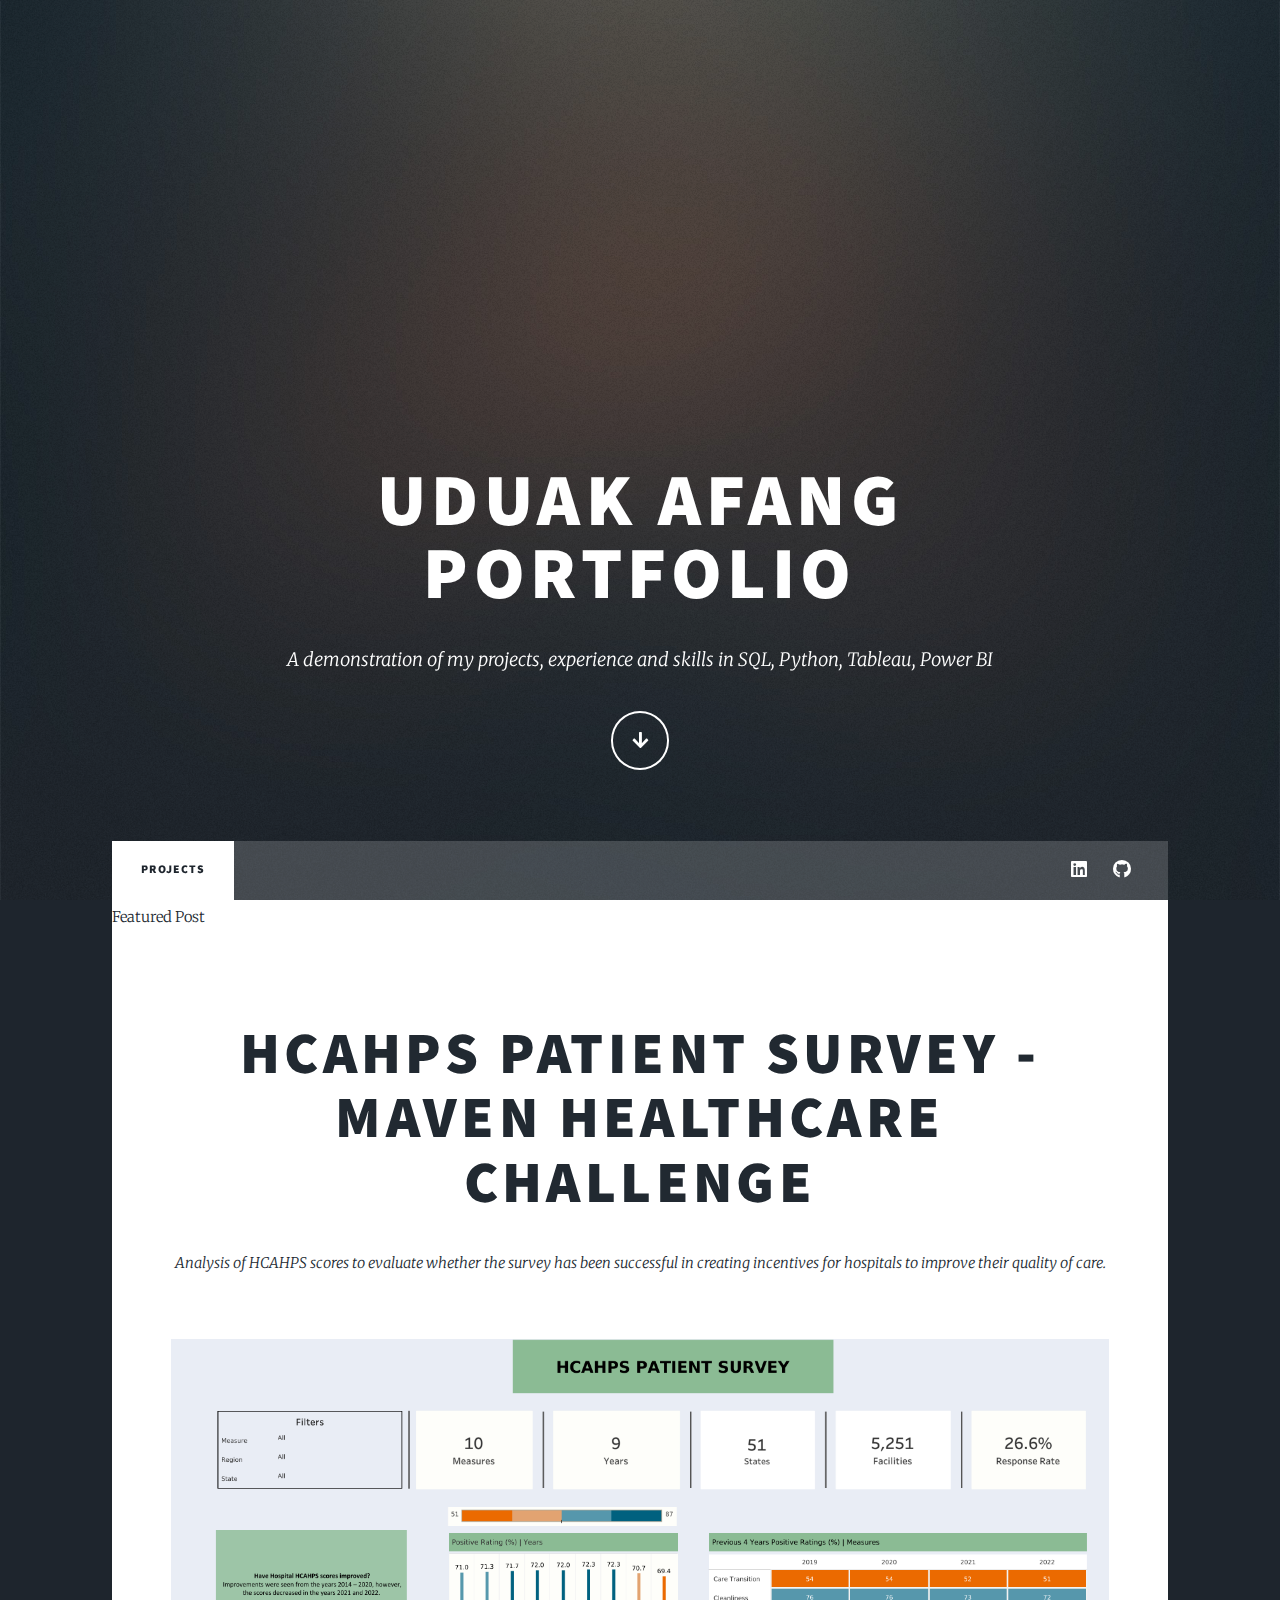
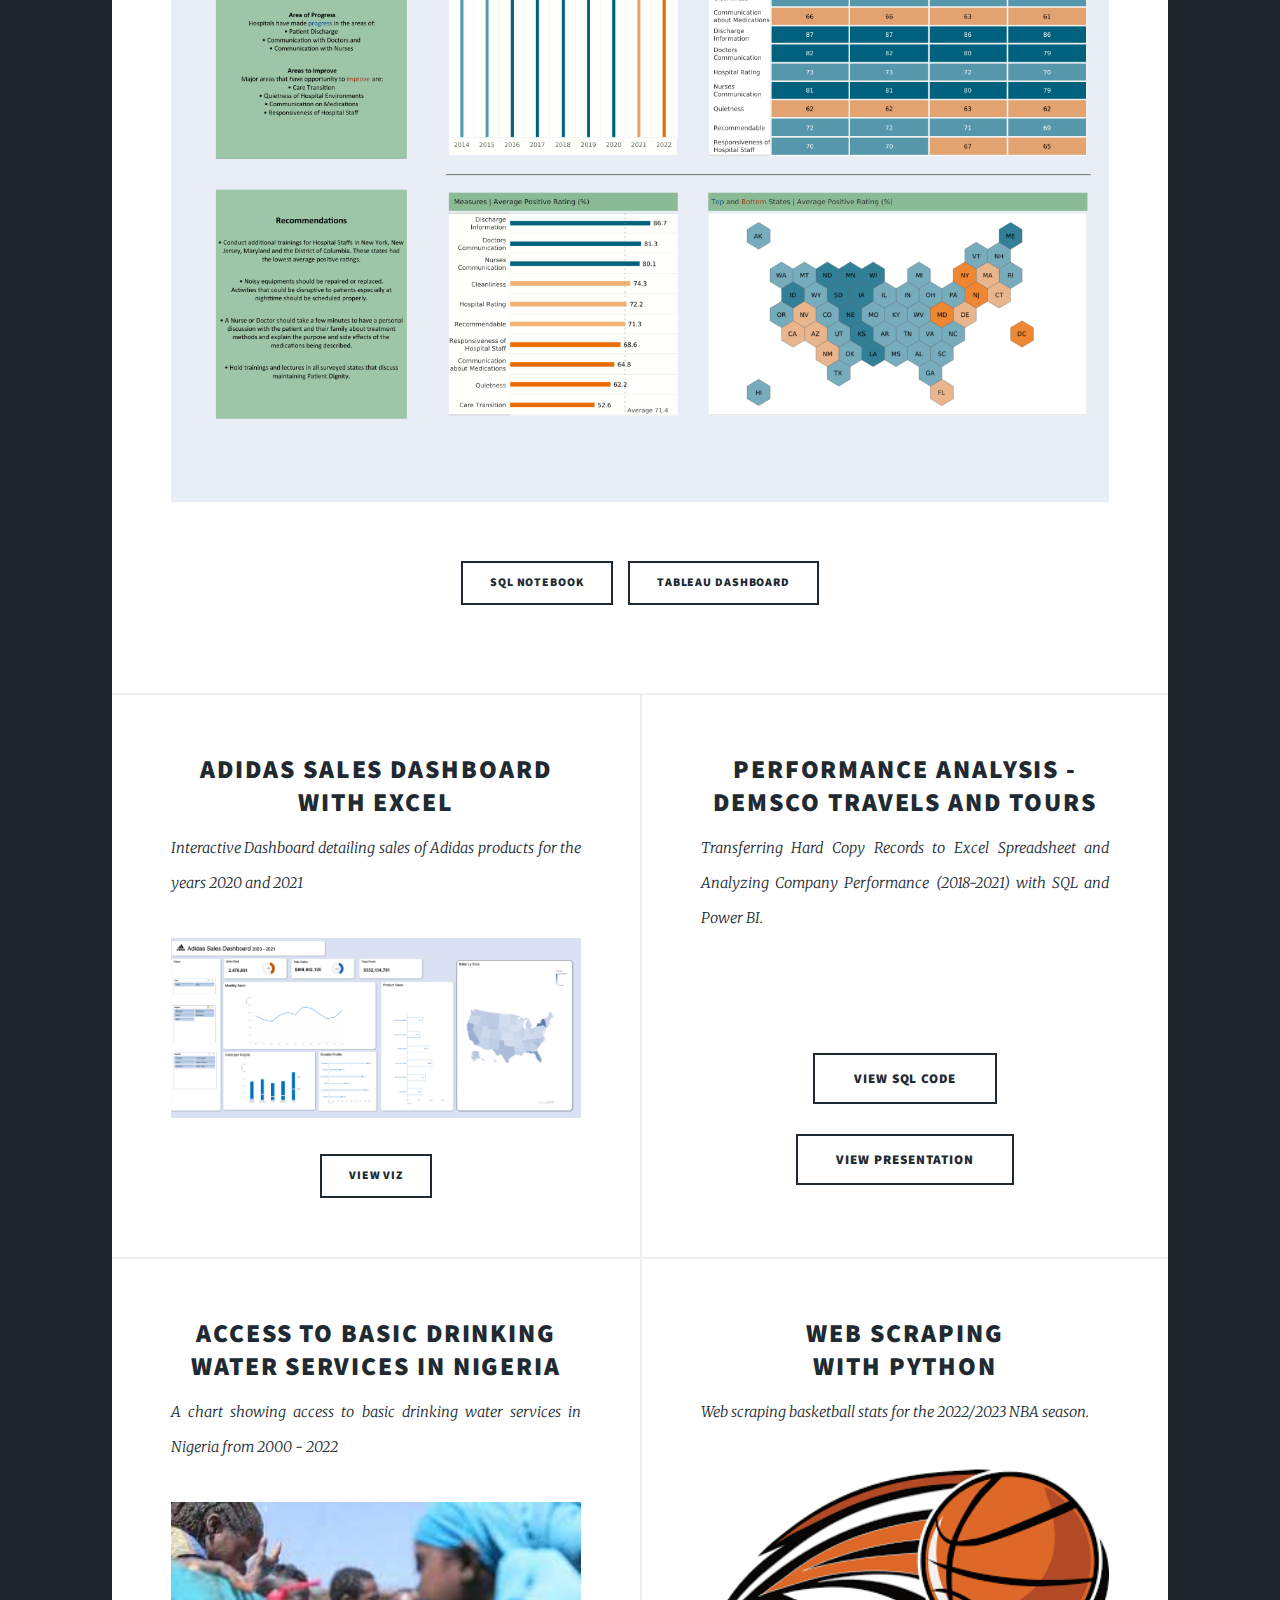
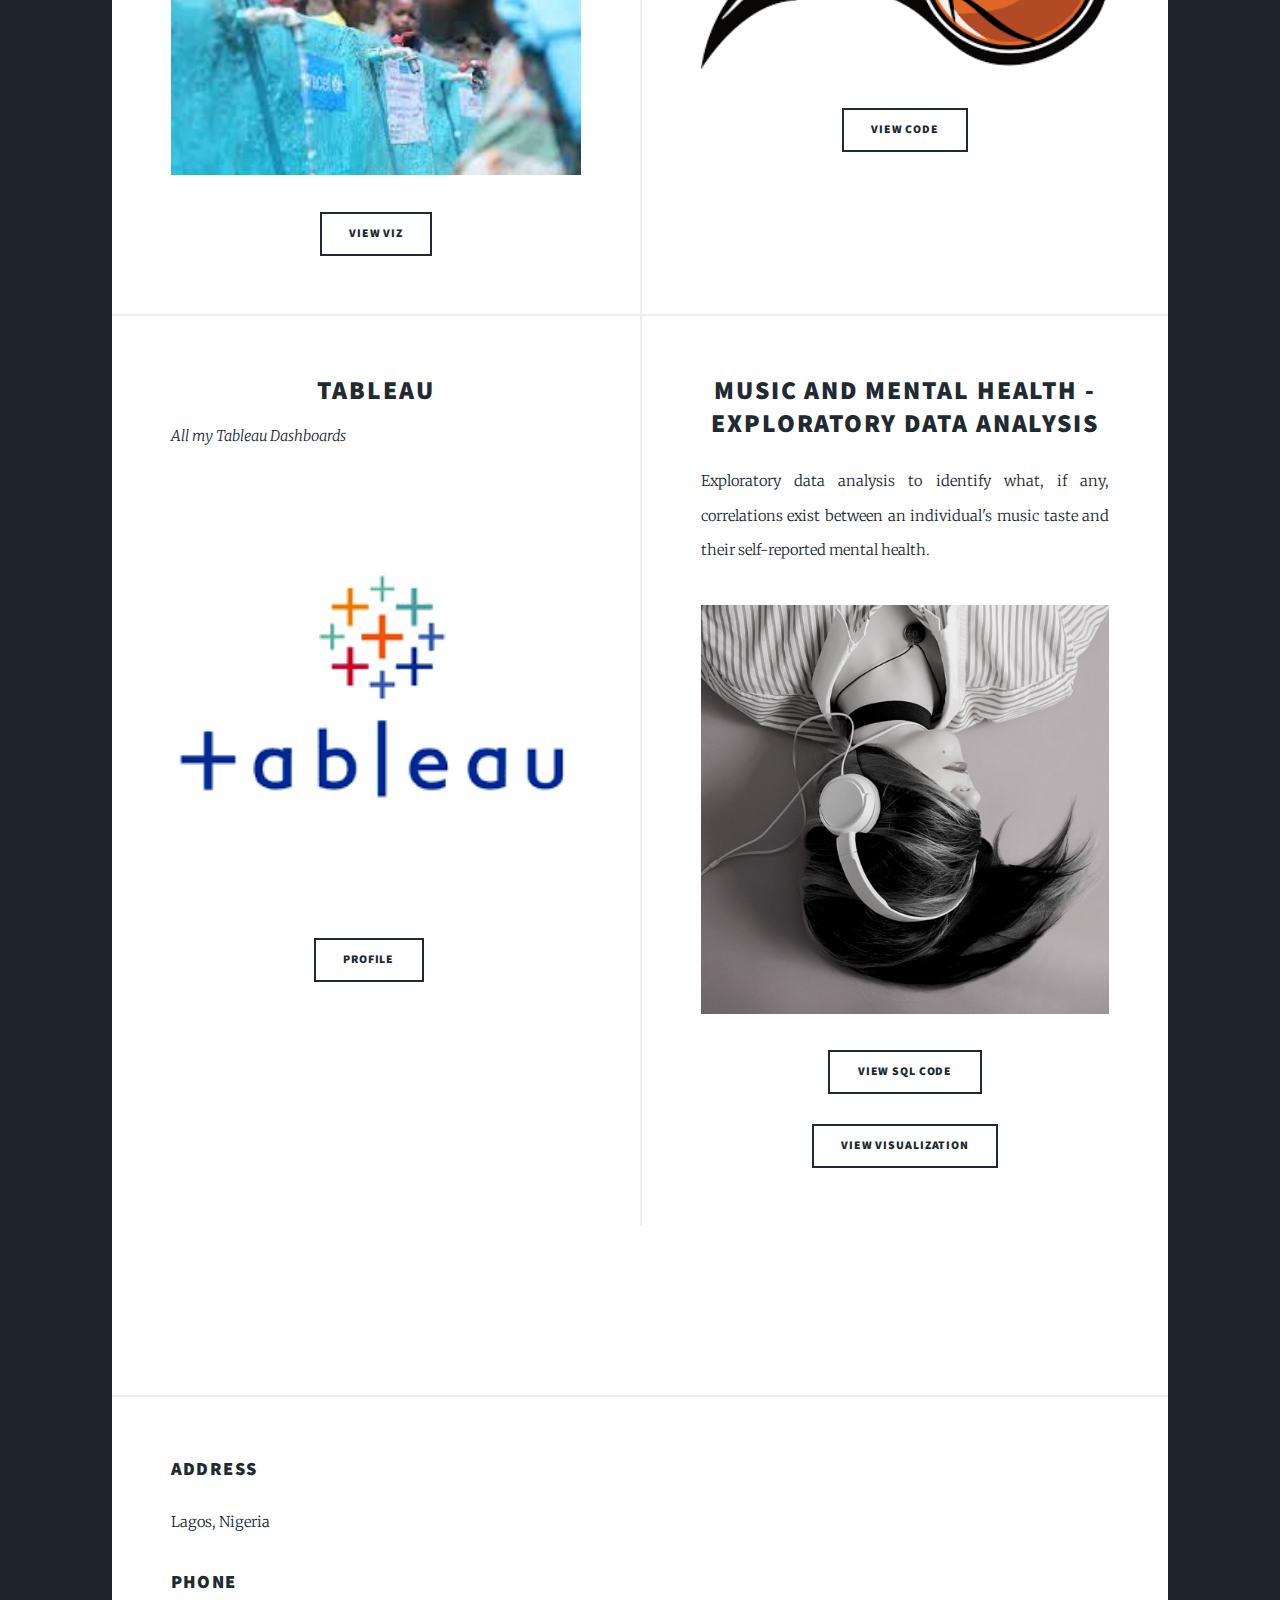
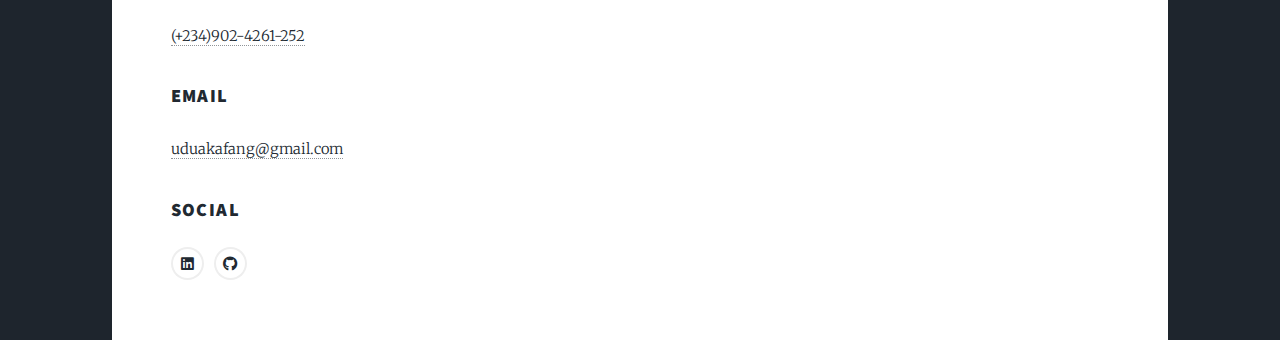
==== index.html @ a96a5ea2 "Add files via upload" ====
<!DOCTYPE HTML>
<!--
	Massively by HTML5 UP
	html5up.net | @ajlkn
	Free for personal and commercial use under the CCA 3.0 license (html5up.net/license)
-->
<html>
	<head>
		<title>Uduak Afang Portfolio</title>
		<meta charset="utf-8" />
		<meta name="viewport" content="width=device-width, initial-scale=1, user-scalable=no" />
		<link rel="stylesheet" href="assets/css/main.css" />
		<noscript><link rel="stylesheet" href="assets/css/noscript.css" /></noscript>
	</head>
	<body class="is-preload">

		<!-- Wrapper -->
			<div id="wrapper" class="fade-in">

				<!-- Intro -->
					<div id="intro">
						<h1>UDUAK AFANG <br />
						PORTFOLIO</h1>
						<p>A demonstration of my projects, experience and skills in SQL, Python, Tableau, Power BI </p>
						<ul class="actions">
							<li><a href="#header" class="button icon solid solo fa-arrow-down scrolly">Continue</a></li>
						</ul>
					</div>

				<!-- Header -->
					<header id="header">
						<a href="index.html" class="logo">Projects</a>
					</header>

				<!-- Nav -->
					<nav id="nav">
						<ul class="links">
							<li class="active"><a href="index.html">Projects</a></li>
						<!--	<li><a href="generic.html">About</a></li>
							<li><a href="elements.html">Resume/CV </a></li>-->
						</ul>
						<ul class="icons">
							<li><a href="https://www.linkedin.com/in/uduakafang/" target="_blank" class="icon brands fa-linkedin"><span class="label">LinkedIn</span></a></li>
							<li><a href="https://github.com/UduakAfang" target="_blank" class="icon brands fa-github"><span class="label">GitHub</span></a></li>
						</ul>
					</nav>

				<!-- Main -->
					<div id="main">

						Featured Post 
							<article class="post featured">
								<header class="major">
									<h2><a href="#"> HCAHPS Patient Survey - <br>
										Maven Healthcare Challenge</a></h2>
									<p> Analysis of HCAHPS scores to evaluate whether the survey has been successful in creating incentives for hospitals to improve their quality of care.</p>
								</header>
								<a href="#" class="image main"><img src="images/HCAHPS Patient Dashboard (2).png" alt="" /></a>
								<ul class="actions special">
									<li><a href="https://github.com/UduakAfang/Portfolio/blob/main/Maven%20Healthcare%20Challenge/SQL%20Notebook%20Healthcare%20Challenge.ipynb" target="_blank" class="button">SQL Notebook</a></li>
									<li><a href="https://public.tableau.com/views/MavenHealthCareChallenge_16917906652240/HCAHPSPatientDashboard2?:language=en-US&publish=yes&:display_count=n&:origin=viz_share_link" target="_blank" class="button">Tableau Dashboard</a></li>
								</ul>
							</article>

						<!-- Posts -->
							<section class="posts">
								<article>
									<header>
										<h2><a href="#">Adidas Sales Dashboard<br />
										with Excel</a></h2>
										<p>Interactive Dashboard detailing sales of Adidas products for the years 2020 and 2021</p>
									</header>
									<a href="#" class="image fit"><img src="images/Salesdashboard1.png.PNG" alt="" /></a>
									<ul class="actions special">
										<li><a href="https://github.com/UduakAfang/Portfolio/blob/main/Adidas%20US%20Sales%20Dashboard.pdf" target="_blank" class="button">View Viz</a></li>
									</ul>
								</article>
								<article>
									<header>
										<h2><a href="#">Performance Analysis - <br>
											Demsco Travels and Tours</a></h2>
										<p>Transferring Hard Copy Records to Excel Spreadsheet and Analyzing Company Performance (2018-2021) with SQL and Power BI.</p>
									</header>
									<a href="#" class="image main"><img src=" " alt="" /></a>
									<ul class="actions special">
										<li><a href="https://github.com/UduakAfang/Portfolio/blob/main/demscoperformancequery.sql" target="_blank" class="button large">View SQL Code</a></li>
									</ul>
									<ul class="actions special">
										<li><a href="https://github.com/UduakAfang/Portfolio/blob/main/Demsco%20Performance%20Analysis%20Slide.pdf" target="_blank" class="button large">View Presentation</a></li>
									</ul>
								</article>
								<article>
									<header>
									<h2><a href="#">Access to Basic Drinking Water Services
										In Nigeria<br />
									</a></h2>
									<p>A chart showing access to basic drinking water services in Nigeria from 2000 - 2022</p>
									</header>
									
									<a href="#" class="image fit"><img src="images/drinkingwater.jpeg" alt="" /></a>
									
									<ul class="actions special">
										<li><a href="https://github.com/UduakAfang/Portfolio/blob/main/Access%20to%20Drinking%20Water%20in%20Nigeria.pdf" target="_blank" class="button">View Viz</a></li>
									</ul>
								</article>
								<article>
									<header>
										<h2><a href="#">Web Scraping<br />
										with Python</a></h2>
										<p>Web scraping basketball stats for the 2022/2023 NBA season.</p>
									</header>
									<a href="#" class="image fit"><img src="images/basketball.jpeg" alt="" /></a>
									
									<ul class="actions special">
										<li><a href="https://github.com/UduakAfang/Portfolio/blob/main/Web%20scraping%20NBA%20stats.ipynb" target="_blank" class="button">View Code</a></li>
									</ul>
								</article>
								<article>
									<header>
									<h2><a href="#">Tableau<br />
									</a></h2>
										<p>All my Tableau Dashboards</p>
									</header>
								
									<a href="#" class="image fit">
										<img src="images/tableau2.png" alt=""/>
									  </a>									  
									<ul class="actions special">
										<li><a href="https://public.tableau.com/app/profile/uduak.afang" target="_blank" class="button">Profile</a></li>
									<ul>
								</article>
								<article>
									<header>
									<h2><a href="#">Music and Mental Health - <br />
									Exploratory Data Analysis</a></h2>
									</header>
									<p>Exploratory data analysis to identify what, if any, correlations exist between an individual's music taste and their self-reported mental health.</p>
									<a href="#" class="image fit"><img src="images/music_x_mental_health_6 (1).png" alt="" /></a>
									
									<ul class="actions special">
										<li><a href="https://github.com/UduakAfang/Portfolio/blob/main/Music%20Therapy%20Query.sql" target="_blank" class="button">View SQL Code</a></li>
									</ul>
									<ul class="actions special">
										<li><a href="https://github.com/UduakAfang/Portfolio/blob/main/Music%26Mental%20Health%20EDA%20Visualization.pdf" target="_blank" class="button">View Visualization</a></li>
									</ul>
								</article>
								
								
								<!--<article>
									<header>
										<span class="date">April 18, 2017</span>
										<h2><a href="#">Ante mattis<br />
										interdum dolor</a></h2>
									</header>
									<a href="#" class="image fit"><img src="images/pic04.jpg" alt="" /></a>
									<p>Donec eget ex magna. Interdum et malesuada fames ac ante ipsum primis in faucibus. Pellentesque venenatis dolor imperdiet dolor mattis sagittis magna etiam.</p>
									<ul class="actions special">
										<li><a href="https://github.com/UduakAfang/Portfolio/blob/main/Web%20scraping%20NBA%20stats.ipynb" class="button">Full Story</a></li>
									</ul>
								</article>
								<article>
									<header>
										<span class="date">April 14, 2017</span>
										<h2><a href="#">Tempus sed<br />
										nulla imperdiet</a></h2>
									</header>
									<a href="#" class="image fit"><img src="images/pic05.jpg" alt="" /></a>
									<p>Donec eget ex magna. Interdum et malesuada fames ac ante ipsum primis in faucibus. Pellentesque venenatis dolor imperdiet dolor mattis sagittis magna etiam.</p>
									<ul class="actions special">
										<li><a href="#" class="button">Full Story</a></li>
									</ul>
								</article>
								<article>
									<header>
										<span class="date">April 11, 2017</span>
										<h2><a href="#">Odio magna<br />
										sed consectetur</a></h2>
									</header>
									<a href="#" class="image fit"><img src="images/pic06.jpg" alt="" /></a>
									<p>Donec eget ex magna. Interdum et malesuada fames ac ante ipsum primis in faucibus. Pellentesque venenatis dolor imperdiet dolor mattis sagittis magna etiam.</p>
									<ul class="actions special">
										<li><a href="#" class="button">Full Story</a></li>
									</ul>
								</article>
								<article>
									<header>
										<span class="date">April 7, 2017</span>
										<h2><a href="#">Augue lorem<br />
										primis vestibulum</a></h2>
									</header>
									<a href="#" class="image fit"><img src="images/pic07.jpg" alt="" /></a>
									<p>Donec eget ex magna. Interdum et malesuada fames ac ante ipsum primis in faucibus. Pellentesque venenatis dolor imperdiet dolor mattis sagittis magna etiam.</p>
									<ul class="actions special">
										<li><a href="#" class="button">Full Story</a></li>
									</ul>
								</article>
							</section> -->

						<!-- Footer -->
							<footer>
								<div class="pagination">
									<!--<a href="#" class="previous">Prev</a>-->
									<!--<a href="#" class="page active">1</a>
									<a href="#" class="page">2</a>
									<a href="#" class="page">3</a>
									<span class="extra">&hellip;</span>
									<a href="#" class="page">8</a>
									<a href="#" class="page">9</a>
									<a href="#" class="page">10</a>
									<a href="#" class="next">Next</a>
								</div>
							</footer>

					</div>-->

				<!-- Footer -->
					<footer id="footer">
						
						</section>
						<section class="split contact">
							<section class="alt">
								<h3>Address</h3>
								<p>Lagos, Nigeria</p>
							</section>
							<section>
								<h3>Phone</h3>
								<p><a >(+234)902-4261-252</a></p>
							</section>
							<section>
								<h3>Email</h3>
								<p><a >uduakafang@gmail.com</a></p>
							</section>
							<section>
								<h3>Social</h3>
								<ul class="icons alt">
									<li><a href="https://www.linkedin.com/in/uduakafang/"target="_blank" class="icon brands fa-linkedin"><span class="label">LinkedIn</span></a></li>
							<li><a href="https://github.com/UduakAfang" target="_blank" class="icon brands fa-github"><span class="label">GitHub</span></a></li>
						</ul>
							</section>
						</section>
					</footer>

		<!-- Scripts -->
			<script src="assets/js/jquery.min.js"></script>
			<script src="assets/js/jquery.scrollex.min.js"></script>
			<script src="assets/js/jquery.scrolly.min.js"></script>
			<script src="assets/js/browser.min.js"></script>
			<script src="assets/js/breakpoints.min.js"></script>
			<script src="assets/js/util.js"></script>
			<script src="assets/js/main.js"></script>

	</body>
</html>
---- assets/css/main.css ----
@import url(fontawesome-all.min.css);
@import url("https://fonts.googleapis.com/css?family=Merriweather:300,700,300italic,700italic|Source+Sans+Pro:900");

/*
	Massively by HTML5 UP
	html5up.net | @ajlkn
	Free for personal and commercial use under the CCA 3.0 license (html5up.net/license)
*/

html, body, div, span, applet, object,
iframe, h1, h2, h3, h4, h5, h6, p, blockquote,
pre, a, abbr, acronym, address, big, cite,
code, del, dfn, em, img, ins, kbd, q, s, samp,
small, strike, strong, sub, sup, tt, var, b,
u, i, center, dl, dt, dd, ol, ul, li, fieldset,
form, label, legend, table, caption, tbody,
tfoot, thead, tr, th, td, article, aside,
canvas, details, embed, figure, figcaption,
footer, header, hgroup, menu, nav, output, ruby,
section, summary, time, mark, audio, video {
	margin: 0;
	padding: 0;
	border: 0;
	font-size: 100%;
	font: inherit;
	vertical-align: baseline;}

article, aside, details, figcaption, figure,
footer, header, hgroup, menu, nav, section {
	display: block;}

body {
	line-height: 1;
}

ol, ul {
	list-style: none;
}

blockquote, q {
	quotes: none;
}

	blockquote:before, blockquote:after, q:before, q:after {
		content: '';
		content: none;
	}

table {
	border-collapse: collapse;
	border-spacing: 0;
}

body {
	-webkit-text-size-adjust: none;
}

mark {
	background-color: transparent;
	color: inherit;
}

input::-moz-focus-inner {
	border: 0;
	padding: 0;
}

input, select, textarea {
	-moz-appearance: none;
	-webkit-appearance: none;
	-ms-appearance: none;
	appearance: none;
}

/* Basic */

	@-ms-viewport {
		width: device-width;
	}

	body {
		-ms-overflow-style: scrollbar;
	}

	@media screen and (max-width: 480px) {

		html, body {
			min-width: 320px;
		}

	}

	html {
		box-sizing: border-box;
	}

	*, *:before, *:after {
		box-sizing: inherit;
	}

	body {
		background-color: #1e252d;
	}

		body.is-preload *, body.is-preload *:before, body.is-preload *:after {
			-moz-animation: none !important;
			-webkit-animation: none !important;
			-ms-animation: none !important;
			animation: none !important;
			-moz-transition: none !important;
			-webkit-transition: none !important;
			-ms-transition: none !important;
			transition: none !important;
		}

/* Type */

	html {
		font-size: 16pt;
	}

		@media screen and (max-width: 1680px) {

			html {
				font-size: 12pt;
			}

		}

		@media screen and (max-width: 1280px) {

			html {
				font-size: 11pt;
			}

		}

		@media screen and (max-width: 360px) {

			html {
				font-size: 10pt;
			}

		}

	body {
		color: #212931;
	}

	body, input, select, textarea {
		font-family: "Merriweather", Georgia, serif;
		font-weight: 300;
		font-size: 1rem;
		line-height: 2.375;
	}

	a {
		-moz-transition: color 0.2s ease-in-out, background-color 0.2s ease-in-out, border-color 0.2s ease-in-out, box-shadow 0.2s ease-in-out;
		-webkit-transition: color 0.2s ease-in-out, background-color 0.2s ease-in-out, border-color 0.2s ease-in-out, box-shadow 0.2s ease-in-out;
		-ms-transition: color 0.2s ease-in-out, background-color 0.2s ease-in-out, border-color 0.2s ease-in-out, box-shadow 0.2s ease-in-out;
		transition: color 0.2s ease-in-out, background-color 0.2s ease-in-out, border-color 0.2s ease-in-out, box-shadow 0.2s ease-in-out;
		border-bottom: dotted 1px;
		text-decoration: none;
	}

		a:hover {
			border-bottom-color: transparent;
		}

	strong, b {
		font-weight: 600;
	}

	em, i {
		font-style: italic;
	}

	p {
		text-align: justify;
		margin: 0 0 2rem 0;
	}

	h1, h2, h3, h4, h5, h6 {
		font-family: "Source Sans Pro", Helvetica, sans-serif;
		font-weight: 900;
		line-height: 1.5;
		letter-spacing: 0.075em;
		text-transform: uppercase;
		margin: 0 0 1rem 0;
	}

		h1 a, h2 a, h3 a, h4 a, h5 a, h6 a {
			border-bottom: 0;
			color: inherit;
			text-decoration: none;
		}

	h1 {
		font-size: 4rem;
		line-height: 1.1;
		margin: 0 0 2rem 0;
	}

	h2 {
		font-size: 1.75rem;
		line-height: 1.3;
		margin: 0 0 1.5rem 0;
	}

	h3 {
		font-size: 1.25rem;
		margin: 0 0 1.5rem 0;
	}

	h4 {
		font-size: 1rem;
	}

	h5 {
		font-size: 0.9rem;
	}

	h6 {
		font-size: 0.8rem;
	}

	sub {
		font-size: 0.8rem;
		position: relative;
		top: 0.5rem;
	}

	sup {
		font-size: 0.8rem;
		position: relative;
		top: -0.5rem;
	}

	blockquote {
		border-left: solid 4px;
		font-style: italic;
		margin: 0 0 2rem 0;
		padding: 0.5rem 0 0.5rem 2rem;
	}

	code {
		border: solid 2px;
		font-family: "Courier New", monospace;
		font-size: 0.9rem;
		margin: 0 0.25rem;
		padding: 0.25rem 0.65rem;
	}

	pre {
		-webkit-overflow-scrolling: touch;
		font-family: "Courier New", monospace;
		font-size: 0.9rem;
		margin: 0 0 2rem 0;
	}

		pre code {
			display: block;
			line-height: 1.75;
			padding: 1rem 1.5rem;
			overflow-x: auto;
		}

	hr {
		border: 0;
		border-bottom: solid 2px;
		margin: 3rem 0;
	}

		hr.major {
			margin: 5rem 0;
		}

	.align-left {
		text-align: left;
	}

	.align-center {
		text-align: center;
	}

	.align-right {
		text-align: right;
	}

	input, select, textarea {
		color: #212931;
	}

	a {
		color: #212931;
		border-bottom-color: rgba(33, 41, 49, 0.5);
	}

		a:hover {
			border-bottom-color: transparent;
			color: #18bfef !important;
		}

	strong, b {
		color: #212931;
	}

	h1, h2, h3, h4, h5, h6 {
		color: #212931;
	}

	blockquote {
		border-left-color: #eeeeee;
	}

	code {
		background: rgba(220, 220, 220, 0.25);
		border-color: #eeeeee;
	}

	hr {
		border-bottom-color: #eeeeee;
	}

/* Row */

	.row {
		display: flex;
		flex-wrap: wrap;
		box-sizing: border-box;
		align-items: stretch;
	}

		.row > * {
			box-sizing: border-box;
		}

		.row.gtr-uniform > * > :last-child {
			margin-bottom: 0;
		}

		.row.aln-left {
			justify-content: flex-start;
		}

		.row.aln-center {
			justify-content: center;
		}

		.row.aln-right {
			justify-content: flex-end;
		}

		.row.aln-top {
			align-items: flex-start;
		}

		.row.aln-middle {
			align-items: center;
		}

		.row.aln-bottom {
			align-items: flex-end;
		}

		.row > .imp {
			order: -1;
		}

		.row > .col-1 {
			width: 8.33333%;
		}

		.row > .off-1 {
			margin-left: 8.33333%;
		}

		.row > .col-2 {
			width: 16.66667%;
		}

		.row > .off-2 {
			margin-left: 16.66667%;
		}

		.row > .col-3 {
			width: 25%;
		}

		.row > .off-3 {
			margin-left: 25%;
		}

		.row > .col-4 {
			width: 33.33333%;
		}

		.row > .off-4 {
			margin-left: 33.33333%;
		}

		.row > .col-5 {
			width: 41.66667%;
		}

		.row > .off-5 {
			margin-left: 41.66667%;
		}

		.row > .col-6 {
			width: 50%;
		}

		.row > .off-6 {
			margin-left: 50%;
		}

		.row > .col-7 {
			width: 58.33333%;
		}

		.row > .off-7 {
			margin-left: 58.33333%;
		}

		.row > .col-8 {
			width: 66.66667%;
		}

		.row > .off-8 {
			margin-left: 66.66667%;
		}

		.row > .col-9 {
			width: 75%;
		}

		.row > .off-9 {
			margin-left: 75%;
		}

		.row > .col-10 {
			width: 83.33333%;
		}

		.row > .off-10 {
			margin-left: 83.33333%;
		}

		.row > .col-11 {
			width: 91.66667%;
		}

		.row > .off-11 {
			margin-left: 91.66667%;
		}

		.row > .col-12 {
			width: 100%;
		}

		.row > .off-12 {
			margin-left: 100%;
		}

		.row.gtr-0 {
			margin-top: 0;
			margin-left: 0rem;
		}

			.row.gtr-0 > * {
				padding: 0 0 0 0rem;
			}

			.row.gtr-0.gtr-uniform {
				margin-top: 0rem;
			}

				.row.gtr-0.gtr-uniform > * {
					padding-top: 0rem;
				}

		.row.gtr-25 {
			margin-top: 0;
			margin-left: -0.375rem;
		}

			.row.gtr-25 > * {
				padding: 0 0 0 0.375rem;
			}

			.row.gtr-25.gtr-uniform {
				margin-top: -0.375rem;
			}

				.row.gtr-25.gtr-uniform > * {
					padding-top: 0.375rem;
				}

		.row.gtr-50 {
			margin-top: 0;
			margin-left: -0.75rem;
		}

			.row.gtr-50 > * {
				padding: 0 0 0 0.75rem;
			}

			.row.gtr-50.gtr-uniform {
				margin-top: -0.75rem;
			}

				.row.gtr-50.gtr-uniform > * {
					padding-top: 0.75rem;
				}

		.row {
			margin-top: 0;
			margin-left: -1.5rem;
		}

			.row > * {
				padding: 0 0 0 1.5rem;
			}

			.row.gtr-uniform {
				margin-top: -1.5rem;
			}

				.row.gtr-uniform > * {
					padding-top: 1.5rem;
				}

		.row.gtr-150 {
			margin-top: 0;
			margin-left: -2.25rem;
		}

			.row.gtr-150 > * {
				padding: 0 0 0 2.25rem;
			}

			.row.gtr-150.gtr-uniform {
				margin-top: -2.25rem;
			}

				.row.gtr-150.gtr-uniform > * {
					padding-top: 2.25rem;
				}

		.row.gtr-200 {
			margin-top: 0;
			margin-left: -3rem;
		}

			.row.gtr-200 > * {
				padding: 0 0 0 3rem;
			}

			.row.gtr-200.gtr-uniform {
				margin-top: -3rem;
			}

				.row.gtr-200.gtr-uniform > * {
					padding-top: 3rem;
				}

		@media screen and (max-width: 1680px) {

			.row {
				display: flex;
				flex-wrap: wrap;
				box-sizing: border-box;
				align-items: stretch;
			}

				.row > * {
					box-sizing: border-box;
				}

				.row.gtr-uniform > * > :last-child {
					margin-bottom: 0;
				}

				.row.aln-left {
					justify-content: flex-start;
				}

				.row.aln-center {
					justify-content: center;
				}

				.row.aln-right {
					justify-content: flex-end;
				}

				.row.aln-top {
					align-items: flex-start;
				}

				.row.aln-middle {
					align-items: center;
				}

				.row.aln-bottom {
					align-items: flex-end;
				}

				.row > .imp-xlarge {
					order: -1;
				}

				.row > .col-1-xlarge {
					width: 8.33333%;
				}

				.row > .off-1-xlarge {
					margin-left: 8.33333%;
				}

				.row > .col-2-xlarge {
					width: 16.66667%;
				}

				.row > .off-2-xlarge {
					margin-left: 16.66667%;
				}

				.row > .col-3-xlarge {
					width: 25%;
				}

				.row > .off-3-xlarge {
					margin-left: 25%;
				}

				.row > .col-4-xlarge {
					width: 33.33333%;
				}

				.row > .off-4-xlarge {
					margin-left: 33.33333%;
				}

				.row > .col-5-xlarge {
					width: 41.66667%;
				}

				.row > .off-5-xlarge {
					margin-left: 41.66667%;
				}

				.row > .col-6-xlarge {
					width: 50%;
				}

				.row > .off-6-xlarge {
					margin-left: 50%;
				}

				.row > .col-7-xlarge {
					width: 58.33333%;
				}

				.row > .off-7-xlarge {
					margin-left: 58.33333%;
				}

				.row > .col-8-xlarge {
					width: 66.66667%;
				}

				.row > .off-8-xlarge {
					margin-left: 66.66667%;
				}

				.row > .col-9-xlarge {
					width: 75%;
				}

				.row > .off-9-xlarge {
					margin-left: 75%;
				}

				.row > .col-10-xlarge {
					width: 83.33333%;
				}

				.row > .off-10-xlarge {
					margin-left: 83.33333%;
				}

				.row > .col-11-xlarge {
					width: 91.66667%;
				}

				.row > .off-11-xlarge {
					margin-left: 91.66667%;
				}

				.row > .col-12-xlarge {
					width: 100%;
				}

				.row > .off-12-xlarge {
					margin-left: 100%;
				}

				.row.gtr-0 {
					margin-top: 0;
					margin-left: 0rem;
				}

					.row.gtr-0 > * {
						padding: 0 0 0 0rem;
					}

					.row.gtr-0.gtr-uniform {
						margin-top: 0rem;
					}

						.row.gtr-0.gtr-uniform > * {
							padding-top: 0rem;
						}

				.row.gtr-25 {
					margin-top: 0;
					margin-left: -0.375rem;
				}

					.row.gtr-25 > * {
						padding: 0 0 0 0.375rem;
					}

					.row.gtr-25.gtr-uniform {
						margin-top: -0.375rem;
					}

						.row.gtr-25.gtr-uniform > * {
							padding-top: 0.375rem;
						}

				.row.gtr-50 {
					margin-top: 0;
					margin-left: -0.75rem;
				}

					.row.gtr-50 > * {
						padding: 0 0 0 0.75rem;
					}

					.row.gtr-50.gtr-uniform {
						margin-top: -0.75rem;
					}

						.row.gtr-50.gtr-uniform > * {
							padding-top: 0.75rem;
						}

				.row {
					margin-top: 0;
					margin-left: -1.5rem;
				}

					.row > * {
						padding: 0 0 0 1.5rem;
					}

					.row.gtr-uniform {
						margin-top: -1.5rem;
					}

						.row.gtr-uniform > * {
							padding-top: 1.5rem;
						}

				.row.gtr-150 {
					margin-top: 0;
					margin-left: -2.25rem;
				}

					.row.gtr-150 > * {
						padding: 0 0 0 2.25rem;
					}

					.row.gtr-150.gtr-uniform {
						margin-top: -2.25rem;
					}

						.row.gtr-150.gtr-uniform > * {
							padding-top: 2.25rem;
						}

				.row.gtr-200 {
					margin-top: 0;
					margin-left: -3rem;
				}

					.row.gtr-200 > * {
						padding: 0 0 0 3rem;
					}

					.row.gtr-200.gtr-uniform {
						margin-top: -3rem;
					}

						.row.gtr-200.gtr-uniform > * {
							padding-top: 3rem;
						}

		}

		@media screen and (max-width: 1280px) {

			.row {
				display: flex;
				flex-wrap: wrap;
				box-sizing: border-box;
				align-items: stretch;
			}

				.row > * {
					box-sizing: border-box;
				}

				.row.gtr-uniform > * > :last-child {
					margin-bottom: 0;
				}

				.row.aln-left {
					justify-content: flex-start;
				}

				.row.aln-center {
					justify-content: center;
				}

				.row.aln-right {
					justify-content: flex-end;
				}

				.row.aln-top {
					align-items: flex-start;
				}

				.row.aln-middle {
					align-items: center;
				}

				.row.aln-bottom {
					align-items: flex-end;
				}

				.row > .imp-large {
					order: -1;
				}

				.row > .col-1-large {
					width: 8.33333%;
				}

				.row > .off-1-large {
					margin-left: 8.33333%;
				}

				.row > .col-2-large {
					width: 16.66667%;
				}

				.row > .off-2-large {
					margin-left: 16.66667%;
				}

				.row > .col-3-large {
					width: 25%;
				}

				.row > .off-3-large {
					margin-left: 25%;
				}

				.row > .col-4-large {
					width: 33.33333%;
				}

				.row > .off-4-large {
					margin-left: 33.33333%;
				}

				.row > .col-5-large {
					width: 41.66667%;
				}

				.row > .off-5-large {
					margin-left: 41.66667%;
				}

				.row > .col-6-large {
					width: 50%;
				}

				.row > .off-6-large {
					margin-left: 50%;
				}

				.row > .col-7-large {
					width: 58.33333%;
				}

				.row > .off-7-large {
					margin-left: 58.33333%;
				}

				.row > .col-8-large {
					width: 66.66667%;
				}

				.row > .off-8-large {
					margin-left: 66.66667%;
				}

				.row > .col-9-large {
					width: 75%;
				}

				.row > .off-9-large {
					margin-left: 75%;
				}

				.row > .col-10-large {
					width: 83.33333%;
				}

				.row > .off-10-large {
					margin-left: 83.33333%;
				}

				.row > .col-11-large {
					width: 91.66667%;
				}

				.row > .off-11-large {
					margin-left: 91.66667%;
				}

				.row > .col-12-large {
					width: 100%;
				}

				.row > .off-12-large {
					margin-left: 100%;
				}

				.row.gtr-0 {
					margin-top: 0;
					margin-left: 0rem;
				}

					.row.gtr-0 > * {
						padding: 0 0 0 0rem;
					}

					.row.gtr-0.gtr-uniform {
						margin-top: 0rem;
					}

						.row.gtr-0.gtr-uniform > * {
							padding-top: 0rem;
						}

				.row.gtr-25 {
					margin-top: 0;
					margin-left: -0.375rem;
				}

					.row.gtr-25 > * {
						padding: 0 0 0 0.375rem;
					}

					.row.gtr-25.gtr-uniform {
						margin-top: -0.375rem;
					}

						.row.gtr-25.gtr-uniform > * {
							padding-top: 0.375rem;
						}

				.row.gtr-50 {
					margin-top: 0;
					margin-left: -0.75rem;
				}

					.row.gtr-50 > * {
						padding: 0 0 0 0.75rem;
					}

					.row.gtr-50.gtr-uniform {
						margin-top: -0.75rem;
					}

						.row.gtr-50.gtr-uniform > * {
							padding-top: 0.75rem;
						}

				.row {
					margin-top: 0;
					margin-left: -1.5rem;
				}

					.row > * {
						padding: 0 0 0 1.5rem;
					}

					.row.gtr-uniform {
						margin-top: -1.5rem;
					}

						.row.gtr-uniform > * {
							padding-top: 1.5rem;
						}

				.row.gtr-150 {
					margin-top: 0;
					margin-left: -2.25rem;
				}

					.row.gtr-150 > * {
						padding: 0 0 0 2.25rem;
					}

					.row.gtr-150.gtr-uniform {
						margin-top: -2.25rem;
					}

						.row.gtr-150.gtr-uniform > * {
							padding-top: 2.25rem;
						}

				.row.gtr-200 {
					margin-top: 0;
					margin-left: -3rem;
				}

					.row.gtr-200 > * {
						padding: 0 0 0 3rem;
					}

					.row.gtr-200.gtr-uniform {
						margin-top: -3rem;
					}

						.row.gtr-200.gtr-uniform > * {
							padding-top: 3rem;
						}

		}

		@media screen and (max-width: 980px) {

			.row {
				display: flex;
				flex-wrap: wrap;
				box-sizing: border-box;
				align-items: stretch;
			}

				.row > * {
					box-sizing: border-box;
				}

				.row.gtr-uniform > * > :last-child {
					margin-bottom: 0;
				}

				.row.aln-left {
					justify-content: flex-start;
				}

				.row.aln-center {
					justify-content: center;
				}

				.row.aln-right {
					justify-content: flex-end;
				}

				.row.aln-top {
					align-items: flex-start;
				}

				.row.aln-middle {
					align-items: center;
				}

				.row.aln-bottom {
					align-items: flex-end;
				}

				.row > .imp-medium {
					order: -1;
				}

				.row > .col-1-medium {
					width: 8.33333%;
				}

				.row > .off-1-medium {
					margin-left: 8.33333%;
				}

				.row > .col-2-medium {
					width: 16.66667%;
				}

				.row > .off-2-medium {
					margin-left: 16.66667%;
				}

				.row > .col-3-medium {
					width: 25%;
				}

				.row > .off-3-medium {
					margin-left: 25%;
				}

				.row > .col-4-medium {
					width: 33.33333%;
				}

				.row > .off-4-medium {
					margin-left: 33.33333%;
				}

				.row > .col-5-medium {
					width: 41.66667%;
				}

				.row > .off-5-medium {
					margin-left: 41.66667%;
				}

				.row > .col-6-medium {
					width: 50%;
				}

				.row > .off-6-medium {
					margin-left: 50%;
				}

				.row > .col-7-medium {
					width: 58.33333%;
				}

				.row > .off-7-medium {
					margin-left: 58.33333%;
				}

				.row > .col-8-medium {
					width: 66.66667%;
				}

				.row > .off-8-medium {
					margin-left: 66.66667%;
				}

				.row > .col-9-medium {
					width: 75%;
				}

				.row > .off-9-medium {
					margin-left: 75%;
				}

				.row > .col-10-medium {
					width: 83.33333%;
				}

				.row > .off-10-medium {
					margin-left: 83.33333%;
				}

				.row > .col-11-medium {
					width: 91.66667%;
				}

				.row > .off-11-medium {
					margin-left: 91.66667%;
				}

				.row > .col-12-medium {
					width: 100%;
				}

				.row > .off-12-medium {
					margin-left: 100%;
				}

				.row.gtr-0 {
					margin-top: 0;
					margin-left: 0rem;
				}

					.row.gtr-0 > * {
						padding: 0 0 0 0rem;
					}

					.row.gtr-0.gtr-uniform {
						margin-top: 0rem;
					}

						.row.gtr-0.gtr-uniform > * {
							padding-top: 0rem;
						}

				.row.gtr-25 {
					margin-top: 0;
					margin-left: -0.375rem;
				}

					.row.gtr-25 > * {
						padding: 0 0 0 0.375rem;
					}

					.row.gtr-25.gtr-uniform {
						margin-top: -0.375rem;
					}

						.row.gtr-25.gtr-uniform > * {
							padding-top: 0.375rem;
						}

				.row.gtr-50 {
					margin-top: 0;
					margin-left: -0.75rem;
				}

					.row.gtr-50 > * {
						padding: 0 0 0 0.75rem;
					}

					.row.gtr-50.gtr-uniform {
						margin-top: -0.75rem;
					}

						.row.gtr-50.gtr-uniform > * {
							padding-top: 0.75rem;
						}

				.row {
					margin-top: 0;
					margin-left: -1.5rem;
				}

					.row > * {
						padding: 0 0 0 1.5rem;
					}

					.row.gtr-uniform {
						margin-top: -1.5rem;
					}

						.row.gtr-uniform > * {
							padding-top: 1.5rem;
						}

				.row.gtr-150 {
					margin-top: 0;
					margin-left: -2.25rem;
				}

					.row.gtr-150 > * {
						padding: 0 0 0 2.25rem;
					}

					.row.gtr-150.gtr-uniform {
						margin-top: -2.25rem;
					}

						.row.gtr-150.gtr-uniform > * {
							padding-top: 2.25rem;
						}

				.row.gtr-200 {
					margin-top: 0;
					margin-left: -3rem;
				}

					.row.gtr-200 > * {
						padding: 0 0 0 3rem;
					}

					.row.gtr-200.gtr-uniform {
						margin-top: -3rem;
					}

						.row.gtr-200.gtr-uniform > * {
							padding-top: 3rem;
						}

		}

		@media screen and (max-width: 736px) {

			.row {
				display: flex;
				flex-wrap: wrap;
				box-sizing: border-box;
				align-items: stretch;
			}

				.row > * {
					box-sizing: border-box;
				}

				.row.gtr-uniform > * > :last-child {
					margin-bottom: 0;
				}

				.row.aln-left {
					justify-content: flex-start;
				}

				.row.aln-center {
					justify-content: center;
				}

				.row.aln-right {
					justify-content: flex-end;
				}

				.row.aln-top {
					align-items: flex-start;
				}

				.row.aln-middle {
					align-items: center;
				}

				.row.aln-bottom {
					align-items: flex-end;
				}

				.row > .imp-small {
					order: -1;
				}

				.row > .col-1-small {
					width: 8.33333%;
				}

				.row > .off-1-small {
					margin-left: 8.33333%;
				}

				.row > .col-2-small {
					width: 16.66667%;
				}

				.row > .off-2-small {
					margin-left: 16.66667%;
				}

				.row > .col-3-small {
					width: 25%;
				}

				.row > .off-3-small {
					margin-left: 25%;
				}

				.row > .col-4-small {
					width: 33.33333%;
				}

				.row > .off-4-small {
					margin-left: 33.33333%;
				}

				.row > .col-5-small {
					width: 41.66667%;
				}

				.row > .off-5-small {
					margin-left: 41.66667%;
				}

				.row > .col-6-small {
					width: 50%;
				}

				.row > .off-6-small {
					margin-left: 50%;
				}

				.row > .col-7-small {
					width: 58.33333%;
				}

				.row > .off-7-small {
					margin-left: 58.33333%;
				}

				.row > .col-8-small {
					width: 66.66667%;
				}

				.row > .off-8-small {
					margin-left: 66.66667%;
				}

				.row > .col-9-small {
					width: 75%;
				}

				.row > .off-9-small {
					margin-left: 75%;
				}

				.row > .col-10-small {
					width: 83.33333%;
				}

				.row > .off-10-small {
					margin-left: 83.33333%;
				}

				.row > .col-11-small {
					width: 91.66667%;
				}

				.row > .off-11-small {
					margin-left: 91.66667%;
				}

				.row > .col-12-small {
					width: 100%;
				}

				.row > .off-12-small {
					margin-left: 100%;
				}

				.row.gtr-0 {
					margin-top: 0;
					margin-left: 0rem;
				}

					.row.gtr-0 > * {
						padding: 0 0 0 0rem;
					}

					.row.gtr-0.gtr-uniform {
						margin-top: 0rem;
					}

						.row.gtr-0.gtr-uniform > * {
							padding-top: 0rem;
						}

				.row.gtr-25 {
					margin-top: 0;
					margin-left: -0.375rem;
				}

					.row.gtr-25 > * {
						padding: 0 0 0 0.375rem;
					}

					.row.gtr-25.gtr-uniform {
						margin-top: -0.375rem;
					}

						.row.gtr-25.gtr-uniform > * {
							padding-top: 0.375rem;
						}

				.row.gtr-50 {
					margin-top: 0;
					margin-left: -0.75rem;
				}

					.row.gtr-50 > * {
						padding: 0 0 0 0.75rem;
					}

					.row.gtr-50.gtr-uniform {
						margin-top: -0.75rem;
					}

						.row.gtr-50.gtr-uniform > * {
							padding-top: 0.75rem;
						}

				.row {
					margin-top: 0;
					margin-left: -1.5rem;
				}

					.row > * {
						padding: 0 0 0 1.5rem;
					}

					.row.gtr-uniform {
						margin-top: -1.5rem;
					}

						.row.gtr-uniform > * {
							padding-top: 1.5rem;
						}

				.row.gtr-150 {
					margin-top: 0;
					margin-left: -2.25rem;
				}

					.row.gtr-150 > * {
						padding: 0 0 0 2.25rem;
					}

					.row.gtr-150.gtr-uniform {
						margin-top: -2.25rem;
					}

						.row.gtr-150.gtr-uniform > * {
							padding-top: 2.25rem;
						}

				.row.gtr-200 {
					margin-top: 0;
					margin-left: -3rem;
				}

					.row.gtr-200 > * {
						padding: 0 0 0 3rem;
					}

					.row.gtr-200.gtr-uniform {
						margin-top: -3rem;
					}

						.row.gtr-200.gtr-uniform > * {
							padding-top: 3rem;
						}

		}

		@media screen and (max-width: 480px) {

			.row {
				display: flex;
				flex-wrap: wrap;
				box-sizing: border-box;
				align-items: stretch;
			}

				.row > * {
					box-sizing: border-box;
				}

				.row.gtr-uniform > * > :last-child {
					margin-bottom: 0;
				}

				.row.aln-left {
					justify-content: flex-start;
				}

				.row.aln-center {
					justify-content: center;
				}

				.row.aln-right {
					justify-content: flex-end;
				}

				.row.aln-top {
					align-items: flex-start;
				}

				.row.aln-middle {
					align-items: center;
				}

				.row.aln-bottom {
					align-items: flex-end;
				}

				.row > .imp-xsmall {
					order: -1;
				}

				.row > .col-1-xsmall {
					width: 8.33333%;
				}

				.row > .off-1-xsmall {
					margin-left: 8.33333%;
				}

				.row > .col-2-xsmall {
					width: 16.66667%;
				}

				.row > .off-2-xsmall {
					margin-left: 16.66667%;
				}

				.row > .col-3-xsmall {
					width: 25%;
				}

				.row > .off-3-xsmall {
					margin-left: 25%;
				}

				.row > .col-4-xsmall {
					width: 33.33333%;
				}

				.row > .off-4-xsmall {
					margin-left: 33.33333%;
				}

				.row > .col-5-xsmall {
					width: 41.66667%;
				}

				.row > .off-5-xsmall {
					margin-left: 41.66667%;
				}

				.row > .col-6-xsmall {
					width: 50%;
				}

				.row > .off-6-xsmall {
					margin-left: 50%;
				}

				.row > .col-7-xsmall {
					width: 58.33333%;
				}

				.row > .off-7-xsmall {
					margin-left: 58.33333%;
				}

				.row > .col-8-xsmall {
					width: 66.66667%;
				}

				.row > .off-8-xsmall {
					margin-left: 66.66667%;
				}

				.row > .col-9-xsmall {
					width: 75%;
				}

				.row > .off-9-xsmall {
					margin-left: 75%;
				}

				.row > .col-10-xsmall {
					width: 83.33333%;
				}

				.row > .off-10-xsmall {
					margin-left: 83.33333%;
				}

				.row > .col-11-xsmall {
					width: 91.66667%;
				}

				.row > .off-11-xsmall {
					margin-left: 91.66667%;
				}

				.row > .col-12-xsmall {
					width: 100%;
				}

				.row > .off-12-xsmall {
					margin-left: 100%;
				}

				.row.gtr-0 {
					margin-top: 0;
					margin-left: 0rem;
				}

					.row.gtr-0 > * {
						padding: 0 0 0 0rem;
					}

					.row.gtr-0.gtr-uniform {
						margin-top: 0rem;
					}

						.row.gtr-0.gtr-uniform > * {
							padding-top: 0rem;
						}

				.row.gtr-25 {
					margin-top: 0;
					margin-left: -0.375rem;
				}

					.row.gtr-25 > * {
						padding: 0 0 0 0.375rem;
					}

					.row.gtr-25.gtr-uniform {
						margin-top: -0.375rem;
					}

						.row.gtr-25.gtr-uniform > * {
							padding-top: 0.375rem;
						}

				.row.gtr-50 {
					margin-top: 0;
					margin-left: -0.75rem;
				}

					.row.gtr-50 > * {
						padding: 0 0 0 0.75rem;
					}

					.row.gtr-50.gtr-uniform {
						margin-top: -0.75rem;
					}

						.row.gtr-50.gtr-uniform > * {
							padding-top: 0.75rem;
						}

				.row {
					margin-top: 0;
					margin-left: -1.5rem;
				}

					.row > * {
						padding: 0 0 0 1.5rem;
					}

					.row.gtr-uniform {
						margin-top: -1.5rem;
					}

						.row.gtr-uniform > * {
							padding-top: 1.5rem;
						}

				.row.gtr-150 {
					margin-top: 0;
					margin-left: -2.25rem;
				}

					.row.gtr-150 > * {
						padding: 0 0 0 2.25rem;
					}

					.row.gtr-150.gtr-uniform {
						margin-top: -2.25rem;
					}

						.row.gtr-150.gtr-uniform > * {
							padding-top: 2.25rem;
						}

				.row.gtr-200 {
					margin-top: 0;
					margin-left: -3rem;
				}

					.row.gtr-200 > * {
						padding: 0 0 0 3rem;
					}

					.row.gtr-200.gtr-uniform {
						margin-top: -3rem;
					}

						.row.gtr-200.gtr-uniform > * {
							padding-top: 3rem;
						}

		}

		@media screen and (max-width: 360px) {

			.row {
				display: flex;
				flex-wrap: wrap;
				box-sizing: border-box;
				align-items: stretch;
			}

				.row > * {
					box-sizing: border-box;
				}

				.row.gtr-uniform > * > :last-child {
					margin-bottom: 0;
				}

				.row.aln-left {
					justify-content: flex-start;
				}

				.row.aln-center {
					justify-content: center;
				}

				.row.aln-right {
					justify-content: flex-end;
				}

				.row.aln-top {
					align-items: flex-start;
				}

				.row.aln-middle {
					align-items: center;
				}

				.row.aln-bottom {
					align-items: flex-end;
				}

				.row > .imp-xxsmall {
					order: -1;
				}

				.row > .col-1-xxsmall {
					width: 8.33333%;
				}

				.row > .off-1-xxsmall {
					margin-left: 8.33333%;
				}

				.row > .col-2-xxsmall {
					width: 16.66667%;
				}

				.row > .off-2-xxsmall {
					margin-left: 16.66667%;
				}

				.row > .col-3-xxsmall {
					width: 25%;
				}

				.row > .off-3-xxsmall {
					margin-left: 25%;
				}

				.row > .col-4-xxsmall {
					width: 33.33333%;
				}

				.row > .off-4-xxsmall {
					margin-left: 33.33333%;
				}

				.row > .col-5-xxsmall {
					width: 41.66667%;
				}

				.row > .off-5-xxsmall {
					margin-left: 41.66667%;
				}

				.row > .col-6-xxsmall {
					width: 50%;
				}

				.row > .off-6-xxsmall {
					margin-left: 50%;
				}

				.row > .col-7-xxsmall {
					width: 58.33333%;
				}

				.row > .off-7-xxsmall {
					margin-left: 58.33333%;
				}

				.row > .col-8-xxsmall {
					width: 66.66667%;
				}

				.row > .off-8-xxsmall {
					margin-left: 66.66667%;
				}

				.row > .col-9-xxsmall {
					width: 75%;
				}

				.row > .off-9-xxsmall {
					margin-left: 75%;
				}

				.row > .col-10-xxsmall {
					width: 83.33333%;
				}

				.row > .off-10-xxsmall {
					margin-left: 83.33333%;
				}

				.row > .col-11-xxsmall {
					width: 91.66667%;
				}

				.row > .off-11-xxsmall {
					margin-left: 91.66667%;
				}

				.row > .col-12-xxsmall {
					width: 100%;
				}

				.row > .off-12-xxsmall {
					margin-left: 100%;
				}

				.row.gtr-0 {
					margin-top: 0;
					margin-left: 0rem;
				}

					.row.gtr-0 > * {
						padding: 0 0 0 0rem;
					}

					.row.gtr-0.gtr-uniform {
						margin-top: 0rem;
					}

						.row.gtr-0.gtr-uniform > * {
							padding-top: 0rem;
						}

				.row.gtr-25 {
					margin-top: 0;
					margin-left: -0.375rem;
				}

					.row.gtr-25 > * {
						padding: 0 0 0 0.375rem;
					}

					.row.gtr-25.gtr-uniform {
						margin-top: -0.375rem;
					}

						.row.gtr-25.gtr-uniform > * {
							padding-top: 0.375rem;
						}

				.row.gtr-50 {
					margin-top: 0;
					margin-left: -0.75rem;
				}

					.row.gtr-50 > * {
						padding: 0 0 0 0.75rem;
					}

					.row.gtr-50.gtr-uniform {
						margin-top: -0.75rem;
					}

						.row.gtr-50.gtr-uniform > * {
							padding-top: 0.75rem;
						}

				.row {
					margin-top: 0;
					margin-left: -1.5rem;
				}

					.row > * {
						padding: 0 0 0 1.5rem;
					}

					.row.gtr-uniform {
						margin-top: -1.5rem;
					}

						.row.gtr-uniform > * {
							padding-top: 1.5rem;
						}

				.row.gtr-150 {
					margin-top: 0;
					margin-left: -2.25rem;
				}

					.row.gtr-150 > * {
						padding: 0 0 0 2.25rem;
					}

					.row.gtr-150.gtr-uniform {
						margin-top: -2.25rem;
					}

						.row.gtr-150.gtr-uniform > * {
							padding-top: 2.25rem;
						}

				.row.gtr-200 {
					margin-top: 0;
					margin-left: -3rem;
				}

					.row.gtr-200 > * {
						padding: 0 0 0 3rem;
					}

					.row.gtr-200.gtr-uniform {
						margin-top: -3rem;
					}

						.row.gtr-200.gtr-uniform > * {
							padding-top: 3rem;
						}

		}

/* Box */

	.box {
		border: solid 2px;
		margin-bottom: 2rem;
		padding: 1.5rem;
	}

		.box > :last-child,
		.box > :last-child > :last-child,
		.box > :last-child > :last-child > :last-child {
			margin-bottom: 0;
		}

		.box.alt {
			border: 0;
			border-radius: 0;
			padding: 0;
		}

	.box {
		border-color: #eeeeee;
	}

/* Button */

	input[type="submit"],
	input[type="reset"],
	input[type="button"],
	button,
	.button {
		-moz-appearance: none;
		-webkit-appearance: none;
		-ms-appearance: none;
		appearance: none;
		-moz-transition: background-color 0.2s ease-in-out, box-shadow 0.2s ease-in-out, color 0.2s ease-in-out;
		-webkit-transition: background-color 0.2s ease-in-out, box-shadow 0.2s ease-in-out, color 0.2s ease-in-out;
		-ms-transition: background-color 0.2s ease-in-out, box-shadow 0.2s ease-in-out, color 0.2s ease-in-out;
		transition: background-color 0.2s ease-in-out, box-shadow 0.2s ease-in-out, color 0.2s ease-in-out;
		border: 0;
		border-radius: 0;
		cursor: pointer;
		display: inline-block;
		font-family: "Source Sans Pro", Helvetica, sans-serif;
		font-size: 0.8rem;
		font-weight: 900;
		letter-spacing: 0.075em;
		height: 3rem;
		line-height: 3rem;
		padding: 0 2rem;
		text-align: center;
		text-decoration: none;
		text-transform: uppercase;
		white-space: nowrap;
	}

		input[type="submit"].icon:before,
		input[type="reset"].icon:before,
		input[type="button"].icon:before,
		button.icon:before,
		.button.icon:before {
			margin-right: 0.5rem;
		}

		input[type="submit"].icon.solo,
		input[type="reset"].icon.solo,
		input[type="button"].icon.solo,
		button.icon.solo,
		.button.icon.solo {
			position: relative;
			width: 4rem;
			height: 4rem;
			line-height: 4rem;
			border-radius: 4rem;
			text-indent: 4rem;
			overflow: hidden;
			padding: 0;
			white-space: nowrap;
		}

			input[type="submit"].icon.solo:before,
			input[type="reset"].icon.solo:before,
			input[type="button"].icon.solo:before,
			button.icon.solo:before,
			.button.icon.solo:before {
				position: absolute;
				display: block;
				top: 0;
				left: 0;
				width: inherit;
				height: inherit;
				line-height: inherit;
				font-size: 1.25rem;
				margin-right: 0;
				text-align: center;
				text-indent: 0;
			}

		input[type="submit"].fit,
		input[type="reset"].fit,
		input[type="button"].fit,
		button.fit,
		.button.fit {
			width: 100%;
		}

		input[type="submit"].small,
		input[type="reset"].small,
		input[type="button"].small,
		button.small,
		.button.small {
			font-size: 0.7rem;
			height: 2.5rem;
			line-height: 2.5rem;
			padding: 0 1.5rem;
		}

		input[type="submit"].large,
		input[type="reset"].large,
		input[type="button"].large,
		button.large,
		.button.large {
			font-size: 0.9rem;
			height: 3.5rem;
			line-height: 3.5rem;
			padding: 0 2.75rem;
		}

		@media screen and (max-width: 980px) {

			input[type="submit"],
			input[type="reset"],
			input[type="button"],
			button,
			.button {
				font-size: 0.9rem;
				height: 3.25rem;
				line-height: 3.25rem;
			}

				input[type="submit"].large,
				input[type="reset"].large,
				input[type="button"].large,
				button.large,
				.button.large {
					font-size: 1rem;
					height: 3.75rem;
					line-height: 3.75rem;
				}

		}

		input[type="submit"].disabled, input[type="submit"]:disabled,
		input[type="reset"].disabled,
		input[type="reset"]:disabled,
		input[type="button"].disabled,
		input[type="button"]:disabled,
		button.disabled,
		button:disabled,
		.button.disabled,
		.button:disabled {
			pointer-events: none;
			opacity: 0.25;
		}

	input[type="submit"],
	input[type="reset"],
	input[type="button"],
	button,
	.button {
		background-color: transparent;
		box-shadow: inset 0 0 0 2px #212931;
		color: #212931 !important;
	}

		input[type="submit"]:hover,
		input[type="reset"]:hover,
		input[type="button"]:hover,
		button:hover,
		.button:hover {
			box-shadow: inset 0 0 0 2px #18bfef;
			color: #18bfef !important;
		}

		input[type="submit"].primary,
		input[type="reset"].primary,
		input[type="button"].primary,
		button.primary,
		.button.primary {
			background-color: #212931;
			box-shadow: none;
			color: #ffffff !important;
		}

			input[type="submit"].primary:hover,
			input[type="reset"].primary:hover,
			input[type="button"].primary:hover,
			button.primary:hover,
			.button.primary:hover {
				background-color: #18bfef;
			}

/* Form */

	form {
		margin: 0 0 2rem 0;
	}

		form > :last-child {
			margin-bottom: 0;
		}

		form > .fields {
			display: -moz-flex;
			display: -webkit-flex;
			display: -ms-flex;
			display: flex;
			-moz-flex-wrap: wrap;
			-webkit-flex-wrap: wrap;
			-ms-flex-wrap: wrap;
			flex-wrap: wrap;
			width: calc(100% + 3rem);
			margin: -1.5rem 0 2rem -1.5rem;
		}

			form > .fields > .field {
				-moz-flex-grow: 0;
				-webkit-flex-grow: 0;
				-ms-flex-grow: 0;
				flex-grow: 0;
				-moz-flex-shrink: 0;
				-webkit-flex-shrink: 0;
				-ms-flex-shrink: 0;
				flex-shrink: 0;
				padding: 1.5rem 0 0 1.5rem;
				width: calc(100% - 1.5rem);
			}

				form > .fields > .field.half {
					width: calc(50% - 0.75rem);
				}

				form > .fields > .field.third {
					width: calc(100%/3 - 0.5rem);
				}

				form > .fields > .field.quarter {
					width: calc(25% - 0.375rem);
				}

		@media screen and (max-width: 480px) {

			form > .fields {
				width: calc(100% + 3rem);
				margin: -1.5rem 0 2rem -1.5rem;
			}

				form > .fields > .field {
					padding: 1.5rem 0 0 1.5rem;
					width: calc(100% - 1.5rem);
				}

					form > .fields > .field.half {
						width: calc(100% - 1.5rem);
					}

					form > .fields > .field.third {
						width: calc(100% - 1.5rem);
					}

					form > .fields > .field.quarter {
						width: calc(100% - 1.5rem);
					}

		}

	label {
		display: block;
		font-family: "Source Sans Pro", Helvetica, sans-serif;
		font-weight: 900;
		line-height: 1.5;
		letter-spacing: 0.075em;
		font-size: 0.8rem;
		text-transform: uppercase;
		margin: 0 0 0.75rem 0;
	}

		@media screen and (max-width: 980px) {

			label {
				font-size: 0.9rem;
			}

		}

	input[type="text"],
	input[type="password"],
	input[type="email"],
	select,
	textarea {
		-moz-appearance: none;
		-webkit-appearance: none;
		-ms-appearance: none;
		appearance: none;
		background: transparent;
		border-radius: 0;
		border: solid 2px;
		color: inherit;
		display: block;
		outline: 0;
		padding: 0 1rem;
		text-decoration: none;
		width: 100%;
	}

		input[type="text"]:invalid,
		input[type="password"]:invalid,
		input[type="email"]:invalid,
		select:invalid,
		textarea:invalid {
			box-shadow: none;
		}

	select {
		background-size: 1.25rem;
		background-repeat: no-repeat;
		background-position: calc(100% - 1rem) center;
		height: 3rem;
		padding-right: 3rem;
		text-overflow: ellipsis;
	}

		select:focus::-ms-value {
			background-color: transparent;
		}

		select::-ms-expand {
			display: none;
		}

	input[type="text"],
	input[type="password"],
	input[type="email"],
	select {
		height: 3rem;
	}

	textarea {
		padding: 0.75rem 1rem;
	}

	input[type="checkbox"],
	input[type="radio"] {
		-moz-appearance: none;
		-webkit-appearance: none;
		-ms-appearance: none;
		appearance: none;
		display: block;
		float: left;
		margin-right: -2rem;
		opacity: 0;
		width: 1rem;
		z-index: -1;
	}

		input[type="checkbox"] + label,
		input[type="radio"] + label {
			text-decoration: none;
			cursor: pointer;
			display: inline-block;
			font-size: 1rem;
			letter-spacing: 0;
			font-family: "Merriweather", Georgia, serif;
			text-transform: none;
			font-weight: 300;
			padding-left: 2.8rem;
			padding-right: 1rem;
			position: relative;
		}

			input[type="checkbox"] + label:before,
			input[type="radio"] + label:before {
				-moz-osx-font-smoothing: grayscale;
				-webkit-font-smoothing: antialiased;
				display: inline-block;
				font-style: normal;
				font-variant: normal;
				text-rendering: auto;
				line-height: 1;
				text-transform: none !important;
				font-family: 'Font Awesome 5 Free';
				font-weight: 900;
			}

			input[type="checkbox"] + label:before,
			input[type="radio"] + label:before {
				border-radius: 0;
				border: solid 2px;
				content: '';
				display: inline-block;
				font-size: 0.8rem;
				height: 1.8rem;
				left: 0;
				line-height: 1.65rem;
				position: absolute;
				text-align: center;
				top: -0.125rem;
				width: 1.8rem;
			}

		input[type="checkbox"]:checked + label:before,
		input[type="radio"]:checked + label:before {
			content: '\f00c';
		}

	input[type="checkbox"] + label:before {
		border-radius: 0;
	}

	input[type="radio"] + label:before {
		border-radius: 100%;
	}

	::-webkit-input-placeholder {
		opacity: 1.0;
	}

	:-moz-placeholder {
		opacity: 1.0;
	}

	::-moz-placeholder {
		opacity: 1.0;
	}

	:-ms-input-placeholder {
		opacity: 1.0;
	}

	label {
		color: #212931;
	}

	input[type="text"],
	input[type="password"],
	input[type="email"],
	select,
	textarea {
		border-color: #eeeeee;
	}

		input[type="text"]:focus,
		input[type="password"]:focus,
		input[type="email"]:focus,
		select:focus,
		textarea:focus {
			border-color: #18bfef;
		}

	select {
		background-image: url("data:image/svg+xml;charset=utf8,%3Csvg xmlns='http://www.w3.org/2000/svg' width='40' height='40' preserveAspectRatio='none' viewBox='0 0 40 40'%3E%3Cpath d='M9.4,12.3l10.4,10.4l10.4-10.4c0.2-0.2,0.5-0.4,0.9-0.4c0.3,0,0.6,0.1,0.9,0.4l3.3,3.3c0.2,0.2,0.4,0.5,0.4,0.9 c0,0.4-0.1,0.6-0.4,0.9L20.7,31.9c-0.2,0.2-0.5,0.4-0.9,0.4c-0.3,0-0.6-0.1-0.9-0.4L4.3,17.3c-0.2-0.2-0.4-0.5-0.4-0.9 c0-0.4,0.1-0.6,0.4-0.9l3.3-3.3c0.2-0.2,0.5-0.4,0.9-0.4S9.1,12.1,9.4,12.3z' fill='%23eeeeee' /%3E%3C/svg%3E");
	}

		select option {
			background-color: #ffffff;
			color: #212931;
		}

	.select-wrapper:before {
		color: #eeeeee;
	}

	input[type="checkbox"] + label,
	input[type="radio"] + label {
		color: #212931;
	}

		input[type="checkbox"] + label:before,
		input[type="radio"] + label:before {
			border-color: #eeeeee;
		}

	input[type="checkbox"]:checked + label:before,
	input[type="radio"]:checked + label:before {
		background-color: #212931;
		border-color: #212931;
		color: #ffffff;
	}

	input[type="checkbox"]:focus + label:before,
	input[type="radio"]:focus + label:before {
		border-color: #18bfef;
	}

	::-webkit-input-placeholder {
		color: #909498 !important;
	}

	:-moz-placeholder {
		color: #909498 !important;
	}

	::-moz-placeholder {
		color: #909498 !important;
	}

	:-ms-input-placeholder {
		color: #909498 !important;
	}

	.formerize-placeholder {
		color: #909498 !important;
	}

/* Icon */

	.icon {
		text-decoration: none;
		border-bottom: none;
		position: relative;
	}

		.icon:before {
			-moz-osx-font-smoothing: grayscale;
			-webkit-font-smoothing: antialiased;
			display: inline-block;
			font-style: normal;
			font-variant: normal;
			text-rendering: auto;
			line-height: 1;
			text-transform: none !important;
			font-family: 'Font Awesome 5 Free';
			font-weight: 400;
		}

		.icon > .label {
			display: none;
		}

		.icon:before {
			line-height: inherit;
		}

		.icon.solid:before {
			font-weight: 900;
		}

		.icon.brands:before {
			font-family: 'Font Awesome 5 Brands';
		}

/* Image */

	.image {
		border: 0;
		display: inline-block;
		position: relative;
	}

		.image img {
			display: block;
		}

		.image.left, .image.right {
			max-width: 40%;
		}

			.image.left img, .image.right img {
				width: 100%;
			}

		.image.left {
			float: left;
			margin: 0 2rem 2rem 0;
			top: 0.75rem;
		}

		.image.right {
			float: right;
			margin: 0 0 2rem 2rem;
			top: 0.75rem;
		}

		.image.fit {
			display: block;
			margin: 2.5rem 0;
			width: 100%;
		}

			.image.fit:first-child {
				margin-top: 0;
			}

			.image.fit img {
				width: 100%;
			}

		.image.main {
			display: block;
			margin: 4rem 0;
			width: 100%;
		}

			.image.main:first-child {
				margin-top: 0;
			}

			.image.main img {
				width: 100%;
			}

		@media screen and (max-width: 736px) {

			.image.fit {
				margin: 2rem 0;
			}

			.image.main {
				margin: 2rem 0;
			}

		}

	a.image {
		overflow: hidden;
	}

		a.image img {
			-moz-transition: -moz-transform 0.2s ease-out;
			-webkit-transition: -webkit-transform 0.2s ease-out;
			-ms-transition: -ms-transform 0.2s ease-out;
			transition: transform 0.2s ease-out;
		}

		a.image:hover img {
			-moz-transform: scale(1.05);
			-webkit-transform: scale(1.05);
			-ms-transform: scale(1.05);
			transform: scale(1.05);
		}

/* Actions */

	ul.actions {
		display: -moz-flex;
		display: -webkit-flex;
		display: -ms-flex;
		display: flex;
		cursor: default;
		list-style: none;
		margin-left: -1rem;
		padding-left: 0;
	}

		ul.actions li {
			padding: 0 0 0 1rem;
			vertical-align: middle;
		}

		ul.actions.special {
			-moz-justify-content: center;
			-webkit-justify-content: center;
			-ms-justify-content: center;
			justify-content: center;
			width: 100%;
			margin-left: 0;
		}

			ul.actions.special li:first-child {
				padding-left: 0;
			}

		ul.actions.stacked {
			-moz-flex-direction: column;
			-webkit-flex-direction: column;
			-ms-flex-direction: column;
			flex-direction: column;
			margin-left: 0;
		}

			ul.actions.stacked li {
				padding: 1.3rem 0 0 0;
			}

				ul.actions.stacked li:first-child {
					padding-top: 0;
				}

		ul.actions.fit {
			width: calc(100% + 1rem);
		}

			ul.actions.fit li {
				-moz-flex-grow: 1;
				-webkit-flex-grow: 1;
				-ms-flex-grow: 1;
				flex-grow: 1;
				-moz-flex-shrink: 1;
				-webkit-flex-shrink: 1;
				-ms-flex-shrink: 1;
				flex-shrink: 1;
				width: 100%;
			}

				ul.actions.fit li > * {
					width: 100%;
				}

			ul.actions.fit.stacked {
				width: 100%;
			}

		@media screen and (max-width: 480px) {

			ul.actions:not(.fixed) {
				-moz-flex-direction: column;
				-webkit-flex-direction: column;
				-ms-flex-direction: column;
				flex-direction: column;
				margin-left: 0;
				width: 100% !important;
			}

				ul.actions:not(.fixed) li {
					-moz-flex-grow: 1;
					-webkit-flex-grow: 1;
					-ms-flex-grow: 1;
					flex-grow: 1;
					-moz-flex-shrink: 1;
					-webkit-flex-shrink: 1;
					-ms-flex-shrink: 1;
					flex-shrink: 1;
					padding: 1rem 0 0 0;
					text-align: center;
					width: 100%;
				}

					ul.actions:not(.fixed) li > * {
						width: 100%;
					}

					ul.actions:not(.fixed) li:first-child {
						padding-top: 0;
					}

					ul.actions:not(.fixed) li input[type="submit"],
					ul.actions:not(.fixed) li input[type="reset"],
					ul.actions:not(.fixed) li input[type="button"],
					ul.actions:not(.fixed) li button,
					ul.actions:not(.fixed) li .button {
						width: 100%;
					}

						ul.actions:not(.fixed) li input[type="submit"].icon:before,
						ul.actions:not(.fixed) li input[type="reset"].icon:before,
						ul.actions:not(.fixed) li input[type="button"].icon:before,
						ul.actions:not(.fixed) li button.icon:before,
						ul.actions:not(.fixed) li .button.icon:before {
							margin-left: -0.5rem;
						}

		}

/* Icons */

	ul.icons {
		cursor: default;
		list-style: none;
		padding-left: 0;
	}

		ul.icons li {
			display: inline-block;
			padding: 0 0.5rem 0 0;
			vertical-align: middle;
		}

			ul.icons li:last-child {
				padding-right: 0;
			}

			ul.icons li .icon:before {
				width: 2.25rem;
				height: 2.25rem;
				line-height: 2.25rem;
				display: inline-block;
				text-align: center;
				border-radius: 100%;
				font-size: 1.25rem;
			}

		ul.icons.alt li .icon:before {
			-moz-transition: color 0.2s ease-in-out, background-color 0.2s ease-in-out, border-color 0.2s ease-in-out, box-shadow 0.2s ease-in-out;
			-webkit-transition: color 0.2s ease-in-out, background-color 0.2s ease-in-out, border-color 0.2s ease-in-out, box-shadow 0.2s ease-in-out;
			-ms-transition: color 0.2s ease-in-out, background-color 0.2s ease-in-out, border-color 0.2s ease-in-out, box-shadow 0.2s ease-in-out;
			transition: color 0.2s ease-in-out, background-color 0.2s ease-in-out, border-color 0.2s ease-in-out, box-shadow 0.2s ease-in-out;
			font-size: 1rem;
		}

/* List */

	ol {
		list-style: decimal;
		margin: 0 0 2rem 0;
		padding-left: 1.25rem;
	}

		ol li {
			padding-left: 0.25rem;
		}

	ul {
		list-style: disc;
		margin: 0 0 2rem 0;
		padding-left: 1rem;
	}

		ul li {
			padding-left: 0.5rem;
		}

		ul.divided {
			list-style: none;
			padding-left: 0;
		}

			ul.divided li {
				border-top: solid 1px;
				padding: 0.5rem 0;
			}

				ul.divided li:first-child {
					border-top: 0;
					padding-top: 0;
				}

	dl {
		margin: 0 0 2rem 0;
	}

		dl dt {
			display: block;
			font-weight: 600;
			margin: 0 0 1rem 0;
		}

		dl dd {
			margin-left: 2rem;
		}

	ul.divided li {
		border-top-color: #eeeeee;
	}

	ul.icons li a.icon:hover:before {
		color: #18bfef;
	}

	ul.icons.alt li .icon:before {
		box-shadow: inset 0 0 0 2px #eeeeee;
	}

	ul.icons.alt li a.icon:hover:before {
		box-shadow: inset 0 0 0 2px #18bfef;
	}

/* Section/Article */

	section.special, article.special {
		text-align: center;
	}

	header {
		cursor: default;
	}

		header > .date {
			display: block;
			font-size: 0.8rem;
			height: 1;
			margin: 0 0 1rem 0;
			position: relative;
		}

		header > p {
			font-style: italic;
		}

		header > h1 + p {
			font-size: 1.1rem;
			margin-top: -0.5rem;
			line-height: 2;
		}

		header > h2 + p {
			font-size: 1rem;
			margin-top: -0.75rem;
		}

		header > h3 + p {
			font-size: 0.9rem;
			margin-top: -0.75rem;
		}

		header > h4 + p {
			font-size: 0.8rem;
			margin-top: -0.75rem;
		}

		header.major {
			margin: 0 0 4rem 0;
			text-align: center;
		}

			header.major > :last-child {
				margin-bottom: 0;
			}

			header.major > p {
				margin-top: 0;
				text-align: center;
			}

			header.major > .date {
				font-size: 1rem;
				margin: 0 0 4rem 0;
			}

				header.major > .date:before, header.major > .date:after {
					content: '';
					display: block;
					position: absolute;
					top: 50%;
					width: calc(50% - 6rem);
					border-top: solid 2px;
				}

				header.major > .date:before {
					left: 0;
				}

				header.major > .date:after {
					right: 0;
				}

		@media screen and (max-width: 980px) {

			header br {
				display: none;
			}

		}

		@media screen and (max-width: 736px) {

			header.major {
				margin: 0 0 2rem 0;
			}

		}

	header.major .date:before, header.major .date:after {
		border-top-color: #eeeeee;
	}

/* Table */

	.table-wrapper {
		-webkit-overflow-scrolling: touch;
		overflow-x: auto;
	}

	table {
		margin: 0 0 2rem 0;
		width: 100%;
	}

		table tbody tr {
			border: solid 1px;
			border-left: 0;
			border-right: 0;
		}

		table td {
			padding: 0.75rem 0.75rem;
		}

		table th {
			font-family: "Source Sans Pro", Helvetica, sans-serif;
			font-size: 0.8rem;
			font-weight: 900;
			letter-spacing: 0.075em;
			line-height: 1.5;
			padding: 0 0.75rem 0.75rem 0.75rem;
			text-align: left;
			text-transform: uppercase;
		}

			@media screen and (max-width: 980px) {

				table th {
					font-size: 0.9rem;
				}

			}

		table thead {
			border-bottom: solid 2px;
		}

		table tfoot {
			border-top: solid 2px;
		}

		table.alt {
			border-collapse: separate;
		}

			table.alt tbody tr td {
				border: solid 1px;
				border-left-width: 0;
				border-top-width: 0;
			}

				table.alt tbody tr td:first-child {
					border-left-width: 1px;
				}

			table.alt tbody tr:first-child td {
				border-top-width: 1px;
			}

			table.alt thead {
				border-bottom: 0;
			}

			table.alt tfoot {
				border-top: 0;
			}

	table tbody tr {
		border-color: #eeeeee;
	}

		table tbody tr:nth-child(2n + 1) {
			background-color: rgba(220, 220, 220, 0.25);
		}

	table th {
		color: #212931;
	}

	table thead {
		border-bottom-color: #eeeeee;
	}

	table tfoot {
		border-top-color: #eeeeee;
	}

	table.alt tbody tr td {
		border-color: #eeeeee;
	}

/* Pagination */

	.pagination {
		display: -moz-inline-flex;
		display: -webkit-inline-flex;
		display: -ms-inline-flex;
		display: inline-flex;
		-moz-user-select: none;
		-webkit-user-select: none;
		-ms-user-select: none;
		user-select: none;
		cursor: default;
		list-style: none;
		margin: 0 0 2rem 2px;
		padding: 0;
	}

		.pagination a, .pagination span {
			-moz-transition: background-color 0.2s ease-in-out, border-color 0.2s ease-in-out, box-shadow 0.2s ease-in-out, color 0.2s ease-in-out;
			-webkit-transition: background-color 0.2s ease-in-out, border-color 0.2s ease-in-out, box-shadow 0.2s ease-in-out, color 0.2s ease-in-out;
			-ms-transition: background-color 0.2s ease-in-out, border-color 0.2s ease-in-out, box-shadow 0.2s ease-in-out, color 0.2s ease-in-out;
			transition: background-color 0.2s ease-in-out, border-color 0.2s ease-in-out, box-shadow 0.2s ease-in-out, color 0.2s ease-in-out;
			border: solid 2px;
			display: inline-block;
			font-family: "Source Sans Pro", Helvetica, sans-serif;
			font-size: 0.8rem;
			font-weight: 900;
			height: 3rem;
			letter-spacing: 0.075em;
			line-height: calc(3rem - 4px);
			margin-left: -2px;
			min-width: 3rem;
			position: relative;
			text-align: center;
			text-decoration: none;
			text-transform: uppercase;
		}

		.pagination .next, .pagination .previous {
			text-decoration: none;
			padding: 0 1.75rem;
		}

			.pagination .next:before, .pagination .previous:before {
				-moz-osx-font-smoothing: grayscale;
				-webkit-font-smoothing: antialiased;
				display: inline-block;
				font-style: normal;
				font-variant: normal;
				text-rendering: auto;
				line-height: 1;
				text-transform: none !important;
				font-family: 'Font Awesome 5 Free';
				font-weight: 900;
			}

			.pagination .next:before, .pagination .previous:before {
				display: inline-block;
				color: inherit !important;
				line-height: inherit;
			}

		.pagination .previous:before {
			content: '\f104';
			margin-right: 0.9375em;
		}

		.pagination .next:before {
			content: '\f105';
			float: right;
			margin-left: 0.9375em;
		}

		@media screen and (max-width: 980px) {

			.pagination a, .pagination span {
				font-size: 0.9rem;
			}

		}

		@media screen and (max-width: 480px) {

			.pagination .page, .pagination .extra {
				display: none;
			}

		}

	.pagination a, .pagination span {
		border-color: #eeeeee;
	}

	.pagination a {
		color: #212931 !important;
	}

		.pagination a:hover {
			color: #18bfef !important;
			border-color: #18bfef;
			z-index: 1;
		}

			.pagination a:hover + a,
			.pagination a:hover + span {
				border-left-color: #18bfef;
			}

		.pagination a.active {
			background-color: #eeeeee;
		}

	.pagination span {
		color: #eeeeee;
	}

/* Wrapper */

	#wrapper {
		-moz-transition: opacity 0.5s ease;
		-webkit-transition: opacity 0.5s ease;
		-ms-transition: opacity 0.5s ease;
		transition: opacity 0.5s ease;
		position: relative;
		z-index: 1;
		overflow: hidden;
	}

		#wrapper > .bg {
			position: absolute;
			top: 0;
			left: 0;
			width: 100%;
			height: 100%;
			background-color: #212931;
			background-image: url("../../images/overlay.png"), linear-gradient(0deg, rgba(0, 0, 0, 0.1), rgba(0, 0, 0, 0.1)), url("../../images/bg.jpg");
			background-size: auto,								auto,														100% auto;
			background-position: center,								center,														top center;
			background-repeat: repeat,								no-repeat,													no-repeat;
			background-attachment: scroll,								scroll,														scroll;
			z-index: -1;
		}

			#wrapper > .bg.fixed {
				position: fixed;
				width: 100vw;
				height: 100vh;
			}

		#wrapper.fade-in:before {
			pointer-events: none;
			-moz-transition: opacity 1s ease-in-out;
			-webkit-transition: opacity 1s ease-in-out;
			-ms-transition: opacity 1s ease-in-out;
			transition: opacity 1s ease-in-out;
			-moz-transition-delay: 0.75s;
			-webkit-transition-delay: 0.75s;
			-ms-transition-delay: 0.75s;
			transition-delay: 0.75s;
			background: #1e252d;
			content: '';
			display: block;
			height: 100%;
			left: 0;
			opacity: 0;
			position: fixed;
			top: 0;
			width: 100%;
		}

		body.is-preload #wrapper.fade-in:before {
			opacity: 1;
		}

		@media screen and (orientation: portrait) {

			#wrapper > .bg {
				background-size: auto,								auto,														auto 175%;
			}

		}

/* Intro */

	#intro {
		color: #ffffff;
		padding: 8rem 4rem 6rem 4rem ;
		-moz-align-items: center;
		-webkit-align-items: center;
		-ms-align-items: center;
		align-items: center;
		display: -moz-flex;
		display: -webkit-flex;
		display: -ms-flex;
		display: flex;
		-moz-flex-direction: column;
		-webkit-flex-direction: column;
		-ms-flex-direction: column;
		flex-direction: column;
		-moz-justify-content: -moz-flex-end;
		-webkit-justify-content: -webkit-flex-end;
		-ms-justify-content: -ms-flex-end;
		justify-content: flex-end;
		-moz-transition: opacity 1s ease, -moz-transform 1s ease;
		-webkit-transition: opacity 1s ease, -webkit-transform 1s ease;
		-ms-transition: opacity 1s ease, -ms-transform 1s ease;
		transition: opacity 1s ease, transform 1s ease;
		position: relative;
		cursor: default;
		text-align: center;
		z-index: 1;
		min-height: 100vh;
	}

		#intro input, #intro select, #intro textarea {
			color: #ffffff;
		}

		#intro a {
			color: #ffffff;
			border-bottom-color: rgba(255, 255, 255, 0.5);
		}

			#intro a:hover {
				border-bottom-color: transparent;
				color: #18bfef !important;
			}

		#intro strong, #intro b {
			color: #ffffff;
		}

		#intro h1, #intro h2, #intro h3, #intro h4, #intro h5, #intro h6 {
			color: #ffffff;
		}

		#intro blockquote {
			border-left-color: #ffffff;
		}

		#intro code {
			background: rgba(255, 255, 255, 0.075);
			border-color: #ffffff;
		}

		#intro hr {
			border-bottom-color: #ffffff;
		}

		#intro input[type="submit"],
		#intro input[type="reset"],
		#intro input[type="button"],
		#intro button,
		#intro .button {
			background-color: transparent;
			box-shadow: inset 0 0 0 2px #ffffff;
			color: #ffffff !important;
		}

			#intro input[type="submit"]:hover,
			#intro input[type="reset"]:hover,
			#intro input[type="button"]:hover,
			#intro button:hover,
			#intro .button:hover {
				box-shadow: inset 0 0 0 2px #18bfef;
				color: #18bfef !important;
			}

			#intro input[type="submit"].primary,
			#intro input[type="reset"].primary,
			#intro input[type="button"].primary,
			#intro button.primary,
			#intro .button.primary {
				background-color: #ffffff;
				box-shadow: none;
				color: #1e252d !important;
			}

				#intro input[type="submit"].primary:hover,
				#intro input[type="reset"].primary:hover,
				#intro input[type="button"].primary:hover,
				#intro button.primary:hover,
				#intro .button.primary:hover {
					background-color: #18bfef;
				}

		#intro h1 {
			font-size: 5rem;
			line-height: 1;
		}

		#intro p {
			font-size: 1.25rem;
			font-style: italic;
			margin-top: -0.25rem;
			text-align: center;
		}

		#intro + #header {
			margin-top: -20rem;
		}

			#intro + #header .logo {
				-moz-transform: translateY(2rem);
				-webkit-transform: translateY(2rem);
				-ms-transform: translateY(2rem);
				transform: translateY(2rem);
				opacity: 0;
				visibility: hidden;
			}

		#intro.hidden {
			pointer-events: none;
			-moz-transform: translateY(2rem);
			-webkit-transform: translateY(2rem);
			-ms-transform: translateY(2rem);
			transform: translateY(2rem);
			-moz-transition: opacity 0.5s ease, -moz-transform 0.5s ease, visibility 0.5s;
			-webkit-transition: opacity 0.5s ease, -webkit-transform 0.5s ease, visibility 0.5s;
			-ms-transition: opacity 0.5s ease, -ms-transform 0.5s ease, visibility 0.5s;
			transition: opacity 0.5s ease, transform 0.5s ease, visibility 0.5s;
			opacity: 0;
			visibility: hidden;
		}

			#intro.hidden + #header .logo {
				-moz-transform: translateY(0);
				-webkit-transform: translateY(0);
				-ms-transform: translateY(0);
				transform: translateY(0);
				opacity: 1;
				visibility: visible;
			}

		body.is-preload #intro {
			-moz-transform: translateY(2rem);
			-webkit-transform: translateY(2rem);
			-ms-transform: translateY(2rem);
			transform: translateY(2rem);
			opacity: 0;
		}

			body.is-preload #intro:not(.hidden) + #header + #nav {
				-moz-transform: translateY(4rem);
				-webkit-transform: translateY(4rem);
				-ms-transform: translateY(4rem);
				transform: translateY(4rem);
				opacity: 0;
			}

		@media screen and (max-width: 980px) {

			#intro {
				padding: 4rem 4rem 2rem 4rem ;
				min-height: 90vh;
			}

				#intro p br {
					display: none;
				}

				#intro + #header {
					margin-top: -14rem;
				}

		}

		@media screen and (max-width: 736px) {

			#intro {
				padding: 3rem 2rem 1rem 2rem ;
				min-height: 80vh;
			}

				#intro h1 {
					font-size: 3.25rem;
					line-height: 1.1;
					margin-bottom: 1rem;
				}

				#intro p {
					font-size: 1rem;
					margin-top: 0rem;
				}

				#intro .actions {
					display: none;
				}

		}

/* Header */

	#header {
		color: #ffffff;
		-moz-align-items: center;
		-webkit-align-items: center;
		-ms-align-items: center;
		align-items: center;
		display: -moz-flex;
		display: -webkit-flex;
		display: -ms-flex;
		display: flex;
		-moz-flex-direction: column;
		-webkit-flex-direction: column;
		-ms-flex-direction: column;
		flex-direction: column;
		-moz-justify-content: -moz-flex-end;
		-webkit-justify-content: -webkit-flex-end;
		-ms-justify-content: -ms-flex-end;
		justify-content: flex-end;
		pointer-events: none;
		-moz-user-select: none;
		-webkit-user-select: none;
		-ms-user-select: none;
		user-select: none;
		height: 20rem;
		padding-bottom: 8rem;
		position: relative;
		text-align: center;
		z-index: 2;
	}

		#header input, #header select, #header textarea {
			color: #ffffff;
		}

		#header a {
			color: #ffffff;
			border-bottom-color: rgba(255, 255, 255, 0.5);
		}

			#header a:hover {
				border-bottom-color: transparent;
				color: #18bfef !important;
			}

		#header strong, #header b {
			color: #ffffff;
		}

		#header h1, #header h2, #header h3, #header h4, #header h5, #header h6 {
			color: #ffffff;
		}

		#header blockquote {
			border-left-color: #ffffff;
		}

		#header code {
			background: rgba(255, 255, 255, 0.075);
			border-color: #ffffff;
		}

		#header hr {
			border-bottom-color: #ffffff;
		}

		#header .logo {
			-moz-transition: border-color 0.2s ease-in-out, color 0.2s ease-in-out, opacity 0.5s ease, -moz-transform 0.5s ease, visibility 0.5s;
			-webkit-transition: border-color 0.2s ease-in-out, color 0.2s ease-in-out, opacity 0.5s ease, -webkit-transform 0.5s ease, visibility 0.5s;
			-ms-transition: border-color 0.2s ease-in-out, color 0.2s ease-in-out, opacity 0.5s ease, -ms-transform 0.5s ease, visibility 0.5s;
			transition: border-color 0.2s ease-in-out, color 0.2s ease-in-out, opacity 0.5s ease, transform 0.5s ease, visibility 0.5s;
			pointer-events: auto;
			border-style: solid;
			border-color: #ffffff;
			border-width: 5px !important;
			font-family: "Source Sans Pro", Helvetica, sans-serif;
			font-size: 2.25rem;
			font-weight: 900;
			letter-spacing: 0.075em;
			line-height: 1;
			padding: 1rem 1.75rem;
			text-transform: uppercase;
			visibility: visible;
		}

			#header .logo:hover {
				border-color: #18bfef !important;
				color: #18bfef !important;
			}

		@media screen and (max-width: 980px) {

			#header {
				height: 14rem;
				padding-bottom: 4rem;
			}

		}

		@media screen and (max-width: 736px) {

			#header {
				padding-bottom: 3rem;
			}

				#header .logo {
					font-size: 1.75rem;
					border-width: 3px !important;
				}

		}

/* Nav */

	#nav {
		color: #ffffff;
		display: -moz-flex;
		display: -webkit-flex;
		display: -ms-flex;
		display: flex;
		-moz-transition: -moz-transform 1s ease, opacity 1s ease;
		-webkit-transition: -webkit-transform 1s ease, opacity 1s ease;
		-ms-transition: -ms-transform 1s ease, opacity 1s ease;
		transition: transform 1s ease, opacity 1s ease;
		background: rgba(255, 255, 255, 0.175);
		height: 4rem;
		line-height: 4rem;
		margin: -4rem auto 0 auto;
		overflow: hidden;
		padding: 0 2rem 0 0;
		position: relative;
		width: calc(100% - 4rem);
		max-width: 72rem;
		z-index: 2;
	}

		#nav ul.divided li {
			border-top-color: #ffffff;
		}

		#nav ul.icons li a.icon:hover:before {
			color: #18bfef;
		}

		#nav ul.icons.alt li .icon:before {
			box-shadow: inset 0 0 0 2px #ffffff;
		}

		#nav ul.icons.alt li a.icon:hover:before {
			box-shadow: inset 0 0 0 2px #18bfef;
		}

		#nav input, #nav select, #nav textarea {
			color: #ffffff;
		}

		#nav a {
			color: #ffffff;
			border-bottom-color: rgba(255, 255, 255, 0.5);
		}

			#nav a:hover {
				border-bottom-color: transparent;
				color: #18bfef !important;
			}

		#nav strong, #nav b {
			color: #ffffff;
		}

		#nav h1, #nav h2, #nav h3, #nav h4, #nav h5, #nav h6 {
			color: #ffffff;
		}

		#nav blockquote {
			border-left-color: #ffffff;
		}

		#nav code {
			background: rgba(255, 255, 255, 0.075);
			border-color: #ffffff;
		}

		#nav hr {
			border-bottom-color: #ffffff;
		}

		#nav ul.links {
			display: -moz-flex;
			display: -webkit-flex;
			display: -ms-flex;
			display: flex;
			-moz-flex-grow: 1;
			-webkit-flex-grow: 1;
			-ms-flex-grow: 1;
			flex-grow: 1;
			-moz-flex-shrink: 1;
			-webkit-flex-shrink: 1;
			-ms-flex-shrink: 1;
			flex-shrink: 1;
			font-family: "Source Sans Pro", Helvetica, sans-serif;
			font-weight: 900;
			letter-spacing: 0.075em;
			list-style: none;
			margin-bottom: 0;
			padding-left: 0;
			text-transform: uppercase;
		}

			#nav ul.links li {
				display: block;
				padding-left: 0;
			}

				#nav ul.links li a {
					-moz-transition: background-color 0.2s ease-in-out, color 0.2s ease-in-out;
					-webkit-transition: background-color 0.2s ease-in-out, color 0.2s ease-in-out;
					-ms-transition: background-color 0.2s ease-in-out, color 0.2s ease-in-out;
					transition: background-color 0.2s ease-in-out, color 0.2s ease-in-out;
					display: block;
					font-size: 0.8rem;
					outline: none;
					padding: 0 2rem;
				}

					#nav ul.links li a:hover {
						color: inherit !important;
						background-color: rgba(255, 255, 255, 0.1);
					}

				#nav ul.links li.active {
					background-color: #ffffff;
				}

					#nav ul.links li.active a {
						color: #1e252d;
					}

						#nav ul.links li.active a:hover {
							color: #18bfef !important;
						}

		#nav ul.icons {
			-moz-flex-grow: 0;
			-webkit-flex-grow: 0;
			-ms-flex-grow: 0;
			flex-grow: 0;
			-moz-flex-shrink: 0;
			-webkit-flex-shrink: 0;
			-ms-flex-shrink: 0;
			flex-shrink: 0;
			margin-bottom: 0;
		}

		@media screen and (max-width: 980px) {

			#nav {
				display: none;
			}

		}

/* Main */

	#main {
		background-color: #ffffff;
		position: relative;
		margin: 0 auto;
		width: calc(100% - 4rem);
		max-width: 72rem;
		z-index: 2;
	}

		#main > * {
			padding: 4rem 4rem 2rem 4rem ;
			border-top: solid 2px #eeeeee;
			margin: 0;
		}

			#main > *:first-child {
				border-top: 0;
			}

		#main > footer {
			text-align: center;
		}

		#main > .post {
			padding: 8rem 8rem 6rem 8rem ;
		}

			#main > .post header.major > .date {
				margin-top: -2rem;
			}

			#main > .post header.major > h1, #main > .post header.major h2 {
				font-size: 4rem;
				line-height: 1.1;
				margin: 0 0 2rem 0;
			}

			#main > .post.featured {
				text-align: center;
			}

			@media screen and (max-width: 1280px) {

				#main > .post {
					padding: 6rem 4rem 4rem 4rem ;
				}

			}

			@media screen and (max-width: 736px) {

				#main > .post {
					padding: 4rem 2rem 2rem 2rem ;
				}

					#main > .post header.major > .date {
						margin-top: -1rem;
						margin-bottom: 2rem;
					}

					#main > .post header.major > h1, #main > .post header.major h2 {
						font-size: 2.5rem;
						line-height: 1.2;
						margin: 0 0 1.5rem 0;
					}

			}

		#main > .posts {
			display: -moz-flex;
			display: -webkit-flex;
			display: -ms-flex;
			display: flex;
			-moz-flex-wrap: wrap;
			-webkit-flex-wrap: wrap;
			-ms-flex-wrap: wrap;
			flex-wrap: wrap;
			-moz-align-items: -moz-stretch;
			-webkit-align-items: -webkit-stretch;
			-ms-align-items: -ms-stretch;
			align-items: stretch;
			text-align: center;
			width: 100%;
			padding: 0;
		}

			#main > .posts > * {
				-moz-flex-shrink: 1;
				-webkit-flex-shrink: 1;
				-ms-flex-shrink: 1;
				flex-shrink: 1;
				-moz-flex-grow: 0;
				-webkit-flex-grow: 0;
				-ms-flex-grow: 0;
				flex-grow: 0;
			}

			#main > .posts > * {
				width: 50%;
			}

			#main > .posts > * {
				padding: 4rem;
				width: 50%;
			}

			#main > .posts > article {
				border-color: #eeeeee;
				border-left-width: 2px;
				border-style: solid;
				border-top-width: 2px;
				text-align: center;
			}

				#main > .posts > article > :last-child {
					margin-bottom: 0;
				}

				#main > .posts > article:nth-child(2n - 1) {
					border-left-width: 0;
				}

				#main > .posts > article:nth-child(-n + 2) {
					border-top-width: 0;
				}

			@media screen and (max-width: 980px) {

				#main > .posts > * {
					width: 50%;
				}

				#main > .posts > * {
					padding: 2.5rem;
					width: 50%;
				}

			}

			@media screen and (max-width: 736px) {

				#main > .posts > * {
					width: 100%;
				}

				#main > .posts > * {
					padding: 2rem;
					width: 100%;
				}

				#main > .posts > article:nth-child(2n - 1) {
					border-left-width: 2px;
				}

				#main > .posts > article:nth-child(-n + 2) {
					border-top-width: 2px;
				}

				#main > .posts > article:nth-child(n) {
					border-left-width: 0;
				}

				#main > .posts > article:nth-child(-n + 1) {
					border-top-width: 0;
				}

				#main > .posts > article .image {
					max-width: 25rem;
					margin-left: auto;
					margin-right: auto;
				}

			}

		@media screen and (max-width: 736px) {

			#main > * {
				padding: 2rem 2rem 0.1rem 2rem ;
			}

		}

		@media screen and (max-width: 480px) {

			#main {
				width: 100%;
			}

		}

/* Footer */

	#footer {
		color: #717981;
		display: -moz-flex;
		display: -webkit-flex;
		display: -ms-flex;
		display: flex;
		background-color: #f5f5f5;
		color: #909498;
		cursor: default;
		position: relative;
		margin: 0 auto;
		width: calc(100% - 4rem);
		max-width: 72rem;
		z-index: 2;
	}

		#footer input, #footer select, #footer textarea {
			color: #717981;
		}

		#footer a {
			color: #717981;
			border-bottom-color: rgba(113, 121, 129, 0.5);
		}

			#footer a:hover {
				border-bottom-color: transparent;
				color: #18bfef !important;
			}

		#footer strong, #footer b {
			color: #717981;
		}

		#footer h1, #footer h2, #footer h3, #footer h4, #footer h5, #footer h6 {
			color: #717981;
		}

		#footer blockquote {
			border-left-color: #e2e2e2;
		}

		#footer code {
			background: rgba(220, 220, 220, 0.5);
			border-color: #e2e2e2;
		}

		#footer hr {
			border-bottom-color: #e2e2e2;
		}

		#footer .box {
			border-color: #e2e2e2;
		}

		#footer input[type="submit"],
		#footer input[type="reset"],
		#footer input[type="button"],
		#footer button,
		#footer .button {
			background-color: transparent;
			box-shadow: inset 0 0 0 2px #717981;
			color: #717981 !important;
		}

			#footer input[type="submit"]:hover,
			#footer input[type="reset"]:hover,
			#footer input[type="button"]:hover,
			#footer button:hover,
			#footer .button:hover {
				box-shadow: inset 0 0 0 2px #18bfef;
				color: #18bfef !important;
			}

			#footer input[type="submit"].primary,
			#footer input[type="reset"].primary,
			#footer input[type="button"].primary,
			#footer button.primary,
			#footer .button.primary {
				background-color: #717981;
				box-shadow: none;
				color: #f5f5f5 !important;
			}

				#footer input[type="submit"].primary:hover,
				#footer input[type="reset"].primary:hover,
				#footer input[type="button"].primary:hover,
				#footer button.primary:hover,
				#footer .button.primary:hover {
					background-color: #18bfef;
				}

		#footer label {
			color: #717981;
		}

		#footer input[type="text"],
		#footer input[type="password"],
		#footer input[type="email"],
		#footer select,
		#footer textarea {
			border-color: #e2e2e2;
		}

			#footer input[type="text"]:focus,
			#footer input[type="password"]:focus,
			#footer input[type="email"]:focus,
			#footer select:focus,
			#footer textarea:focus {
				border-color: #18bfef;
			}

		#footer select {
			background-image: url("data:image/svg+xml;charset=utf8,%3Csvg xmlns='http://www.w3.org/2000/svg' width='40' height='40' preserveAspectRatio='none' viewBox='0 0 40 40'%3E%3Cpath d='M9.4,12.3l10.4,10.4l10.4-10.4c0.2-0.2,0.5-0.4,0.9-0.4c0.3,0,0.6,0.1,0.9,0.4l3.3,3.3c0.2,0.2,0.4,0.5,0.4,0.9 c0,0.4-0.1,0.6-0.4,0.9L20.7,31.9c-0.2,0.2-0.5,0.4-0.9,0.4c-0.3,0-0.6-0.1-0.9-0.4L4.3,17.3c-0.2-0.2-0.4-0.5-0.4-0.9 c0-0.4,0.1-0.6,0.4-0.9l3.3-3.3c0.2-0.2,0.5-0.4,0.9-0.4S9.1,12.1,9.4,12.3z' fill='%23e2e2e2' /%3E%3C/svg%3E");
		}

			#footer select option {
				background-color: #f5f5f5;
				color: #717981;
			}

		#footer .select-wrapper:before {
			color: #e2e2e2;
		}

		#footer input[type="checkbox"] + label,
		#footer input[type="radio"] + label {
			color: #717981;
		}

			#footer input[type="checkbox"] + label:before,
			#footer input[type="radio"] + label:before {
				border-color: #e2e2e2;
			}

		#footer input[type="checkbox"]:checked + label:before,
		#footer input[type="radio"]:checked + label:before {
			background-color: #717981;
			border-color: #717981;
			color: #f5f5f5;
		}

		#footer input[type="checkbox"]:focus + label:before,
		#footer input[type="radio"]:focus + label:before {
			border-color: #18bfef;
		}

		#footer ::-webkit-input-placeholder {
			color: #b3b7bb !important;
		}

		#footer :-moz-placeholder {
			color: #b3b7bb !important;
		}

		#footer ::-moz-placeholder {
			color: #b3b7bb !important;
		}

		#footer :-ms-input-placeholder {
			color: #b3b7bb !important;
		}

		#footer .formerize-placeholder {
			color: #b3b7bb !important;
		}

		#footer ul.divided li {
			border-top-color: #e2e2e2;
		}

		#footer ul.icons li a.icon:hover:before {
			color: #18bfef;
		}

		#footer ul.icons.alt li .icon:before {
			box-shadow: inset 0 0 0 2px #e2e2e2;
		}

		#footer ul.icons.alt li a.icon:hover:before {
			box-shadow: inset 0 0 0 2px #18bfef;
		}

		#footer header.major .date:before, #footer header.major .date:after {
			border-top-color: #e2e2e2;
		}

		#footer table tbody tr {
			border-color: #e2e2e2;
		}

			#footer table tbody tr:nth-child(2n + 1) {
				background-color: rgba(220, 220, 220, 0.5);
			}

		#footer table th {
			color: #717981;
		}

		#footer table thead {
			border-bottom-color: #e2e2e2;
		}

		#footer table tfoot {
			border-top-color: #e2e2e2;
		}

		#footer table.alt tbody tr td {
			border-color: #e2e2e2;
		}

		#footer .pagination a, #footer .pagination span {
			border-color: #e2e2e2;
		}

		#footer .pagination a {
			color: #717981 !important;
		}

			#footer .pagination a:hover {
				color: #18bfef !important;
				border-color: #18bfef;
				z-index: 1;
			}

				#footer .pagination a:hover + a,
				#footer .pagination a:hover + span {
					border-left-color: #18bfef;
				}

			#footer .pagination a.active {
				background-color: #e2e2e2;
			}

		#footer .pagination span {
			color: #e2e2e2;
		}

		#footer > section {
			-moz-flex-basis: 50%;
			-webkit-flex-basis: 50%;
			-ms-flex-basis: 50%;
			flex-basis: 50%;
			-moz-flex-grow: 1;
			-webkit-flex-grow: 1;
			-ms-flex-grow: 1;
			flex-grow: 1;
			-moz-flex-shrink: 1;
			-webkit-flex-shrink: 1;
			-ms-flex-shrink: 1;
			flex-shrink: 1;
			padding: 4rem 4rem 2rem 4rem ;
			border-left: solid 2px #e2e2e2;
		}

			#footer > section:first-child {
				border-left: 0;
			}

			#footer > section.split {
				display: -moz-flex;
				display: -webkit-flex;
				display: -ms-flex;
				display: flex;
				-moz-flex-direction: column;
				-webkit-flex-direction: column;
				-ms-flex-direction: column;
				flex-direction: column;
				padding: 0;
			}

				#footer > section.split > section {
					padding: 3rem 4rem 1rem 4rem ;
					border-top: solid 2px #e2e2e2;
				}

					#footer > section.split > section:first-child {
						padding: 5rem 4rem 1rem 4rem ;
						border-top: 0;
					}

					#footer > section.split > section:last-child {
						padding: 3rem 4rem 3rem 4rem ;
					}

				#footer > section.split.contact > section {
					display: -moz-flex;
					display: -webkit-flex;
					display: -ms-flex;
					display: flex;
					-moz-align-items: center;
					-webkit-align-items: center;
					-ms-align-items: center;
					align-items: center;
					padding: 3.15rem 4rem;
				}

					#footer > section.split.contact > section > * {
						margin-bottom: 0;
					}

					#footer > section.split.contact > section > :first-child {
						-moz-flex-shrink: 0;
						-webkit-flex-shrink: 0;
						-ms-flex-shrink: 0;
						flex-shrink: 0;
						-moz-flex-grow: 0;
						-webkit-flex-grow: 0;
						-ms-flex-grow: 0;
						flex-grow: 0;
						width: 6rem;
					}

					#footer > section.split.contact > section > :last-child {
						-moz-flex-shrink: 1;
						-webkit-flex-shrink: 1;
						-ms-flex-shrink: 1;
						flex-shrink: 1;
						-moz-flex-grow: 1;
						-webkit-flex-grow: 1;
						-ms-flex-grow: 1;
						flex-grow: 1;
					}

					#footer > section.split.contact > section:first-child {
						padding: 4rem 4rem 3rem 4rem;
					}

					#footer > section.split.contact > section:last-child {
						padding: 3rem 4rem 4rem 4rem;
					}

					#footer > section.split.contact > section.alt {
						-moz-align-items: -moz-flex-start;
						-webkit-align-items: -webkit-flex-start;
						-ms-align-items: -ms-flex-start;
						align-items: flex-start;
					}

						#footer > section.split.contact > section.alt > :last-child {
							margin-top: -0.325rem;
						}

		#footer form label,
		#footer h3,
		#footer p {
			font-size: 0.8rem;
		}

		@media screen and (max-width: 980px) {

			#footer {
				display: block;
			}

				#footer > section {
					border-top: solid 2px #e2e2e2;
				}

					#footer > section:first-child {
						border-top: 0;
					}

					#footer > section.split > section {
						padding: 4rem 4rem 2rem 4rem ;
					}

						#footer > section.split > section:first-child {
							padding: 4rem 4rem 2rem 4rem ;
						}

						#footer > section.split > section:last-child {
							padding: 4rem 4rem 2rem 4rem ;
						}

					#footer > section.split.contact > section {
						padding: 4rem;
					}

						#footer > section.split.contact > section:first-child {
							padding: 4rem;
						}

						#footer > section.split.contact > section:last-child {
							padding: 4rem;
						}

				#footer form label,
				#footer h3,
				#footer p {
					font-size: 0.9rem;
				}

		}

		@media screen and (max-width: 736px) {

			#footer > section {
				padding: 2rem 2rem 0.1rem 2rem ;
			}

				#footer > section.split > section {
					padding: 2rem 2rem 0.1rem 2rem ;
				}

					#footer > section.split > section:first-child {
						padding: 2rem 2rem 0.1rem 2rem ;
					}

					#footer > section.split > section:last-child {
						padding: 2rem 2rem 0.1rem 2rem ;
					}

				#footer > section.split.contact > section {
					padding: 2rem;
				}

					#footer > section.split.contact > section:first-child {
						padding: 2rem;
					}

					#footer > section.split.contact > section:last-child {
						padding: 2rem;
					}

		}

		@media screen and (max-width: 480px) {

			#footer {
				width: 100%;
			}

		}

	#copyright {
		color: #ffffff;
		position: relative;
		color: rgba(255, 255, 255, 0.25);
		cursor: default;
		font-family: "Source Sans Pro", Helvetica, sans-serif;
		font-size: 0.8rem;
		font-weight: 900;
		letter-spacing: 0.075em;
		line-height: 1.5;
		text-align: center;
		text-transform: uppercase;
		margin: 4rem auto 8rem auto;
		width: calc(100% - 4rem);
		max-width: 72rem;
		z-index: 2;
	}

		#copyright input, #copyright select, #copyright textarea {
			color: #ffffff;
		}

		#copyright a {
			color: #ffffff;
			border-bottom-color: rgba(255, 255, 255, 0.5);
		}

			#copyright a:hover {
				border-bottom-color: transparent;
				color: #18bfef !important;
			}

		#copyright strong, #copyright b {
			color: #ffffff;
		}

		#copyright h1, #copyright h2, #copyright h3, #copyright h4, #copyright h5, #copyright h6 {
			color: #ffffff;
		}

		#copyright blockquote {
			border-left-color: #ffffff;
		}

		#copyright code {
			background: rgba(255, 255, 255, 0.075);
			border-color: #ffffff;
		}

		#copyright hr {
			border-bottom-color: #ffffff;
		}

		#copyright a {
			color: inherit;
			border-bottom-color: inherit;
		}

		#copyright ul {
			list-style: none;
			margin: 0;
			padding-left: 0;
		}

			#copyright ul li {
				border-left: solid 2px;
				display: inline-block;
				line-height: 1;
				margin-left: 1rem;
				padding-left: 1rem;
			}

				#copyright ul li:first-child {
					border-left: 0;
					margin-left: 0;
					padding-left: 0;
				}

		@media screen and (max-width: 1280px) {

			#copyright {
				margin: 4rem auto;
			}

		}

		@media screen and (max-width: 480px) {

			#copyright ul li {
				border-left: 0;
				margin: 1rem 0 0 0;
				padding-left: 0;
				display: block;
			}

				#copyright ul li:first-child {
					margin-top: 0;
				}

		}

/* Nav Panel */

	#navPanelToggle {
		text-decoration: none;
		-moz-transition: color 0.2s ease-in-out, background-color 0.2s ease-in-out, box-shadow 0.2s ease-in-out;
		-webkit-transition: color 0.2s ease-in-out, background-color 0.2s ease-in-out, box-shadow 0.2s ease-in-out;
		-ms-transition: color 0.2s ease-in-out, background-color 0.2s ease-in-out, box-shadow 0.2s ease-in-out;
		transition: color 0.2s ease-in-out, background-color 0.2s ease-in-out, box-shadow 0.2s ease-in-out;
		display: none;
		position: fixed;
		top: 0.75rem;
		right: 0.75rem;
		border: 0;
		color: #ffffff;
		font-family: "Source Sans Pro", Helvetica, sans-serif;
		font-size: 0.9rem;
		font-weight: 900;
		letter-spacing: 0.075em;
		padding: 0.375rem 1.25rem;
		text-transform: uppercase;
		z-index: 10001;
	}

		#navPanelToggle:before {
			-moz-osx-font-smoothing: grayscale;
			-webkit-font-smoothing: antialiased;
			display: inline-block;
			font-style: normal;
			font-variant: normal;
			text-rendering: auto;
			line-height: 1;
			text-transform: none !important;
			font-family: 'Font Awesome 5 Free';
			font-weight: 900;
		}

		#navPanelToggle:before {
			content: '\f0c9';
			margin-right: 0.5rem;
		}

		#navPanelToggle.alt {
			background-color: rgba(255, 255, 255, 0.875);
			box-shadow: 0 0.125rem 0.75rem 0 rgba(30, 37, 45, 0.25);
			color: #212931;
		}

			#navPanelToggle.alt:hover {
				background-color: #ffffff;
			}

		@media screen and (max-width: 980px) {

			#navPanelToggle {
				display: block;
			}

		}

		@media screen and (max-width: 736px) {

			#navPanelToggle {
				font-size: 0.8rem;
				padding: 0.25rem 1rem;
			}

		}

	#navPanel {
		-moz-transform: translateX(20rem);
		-webkit-transform: translateX(20rem);
		-ms-transform: translateX(20rem);
		transform: translateX(20rem);
		-moz-transition: -moz-transform 0.5s ease, box-shadow 0.5s ease, visibility 0.5s;
		-webkit-transition: -webkit-transform 0.5s ease, box-shadow 0.5s ease, visibility 0.5s;
		-ms-transition: -ms-transform 0.5s ease, box-shadow 0.5s ease, visibility 0.5s;
		transition: transform 0.5s ease, box-shadow 0.5s ease, visibility 0.5s;
		display: none;
		-webkit-overflow-scrolling: touch;
		background: #ffffff;
		box-shadow: none;
		color: #212931;
		height: 100%;
		max-width: 80%;
		overflow-y: auto;
		padding: 3rem 2rem;
		position: fixed;
		right: 0;
		top: 0;
		visibility: hidden;
		width: 20rem;
		z-index: 10002;
	}

		#navPanel .links {
			list-style: none;
			padding-left: 0;
		}

			#navPanel .links li {
				border-top: solid 2px #eeeeee;
			}

				#navPanel .links li a {
					border-bottom: 0;
					display: block;
					font-family: "Source Sans Pro", Helvetica, sans-serif;
					font-size: 0.9rem;
					font-size: 0.9rem;
					font-weight: 900;
					letter-spacing: 0.075em;
					padding: 0.75rem 0;
					text-transform: uppercase;
				}

				#navPanel .links li:first-child {
					border-top: 0;
				}

		#navPanel .close {
			text-decoration: none;
			-moz-transition: color 0.2s ease-in-out;
			-webkit-transition: color 0.2s ease-in-out;
			-ms-transition: color 0.2s ease-in-out;
			transition: color 0.2s ease-in-out;
			-webkit-tap-highlight-color: rgba(0, 0, 0, 0);
			border: 0;
			color: #909498;
			cursor: pointer;
			display: block;
			height: 3.25rem;
			line-height: 3.25rem;
			padding-right: 1.25rem;
			position: absolute;
			right: 0;
			text-align: right;
			top: 0;
			vertical-align: middle;
			width: 7rem;
		}

			#navPanel .close:before {
				-moz-osx-font-smoothing: grayscale;
				-webkit-font-smoothing: antialiased;
				display: inline-block;
				font-style: normal;
				font-variant: normal;
				text-rendering: auto;
				line-height: 1;
				text-transform: none !important;
				font-family: 'Font Awesome 5 Free';
				font-weight: 900;
			}

			#navPanel .close:before {
				content: '\f00d';
				font-size: 1.25rem;
			}

			#navPanel .close:hover {
				color: #212931;
			}

			@media screen and (max-width: 736px) {

				#navPanel .close {
					height: 4rem;
					line-height: 4rem;
				}

			}

		@media screen and (max-width: 980px) {

			#navPanel {
				display: block;
			}

		}

		@media screen and (max-width: 736px) {

			#navPanel {
				padding: 2.5rem 1.75rem;
			}

		}

	@media screen and (max-width: 980px) {

		body.is-navPanel-visible #wrapper {
			opacity: 0.5;
		}

		body.is-navPanel-visible #navPanel {
			-moz-transform: translateX(0);
			-webkit-transform: translateX(0);
			-ms-transform: translateX(0);
			transform: translateX(0);
			box-shadow: 0 0 1.5rem 0 rgba(0, 0, 0, 0.2);
			visibility: visible;
		}

	}
---- assets/css/noscript.css ----
@import url(font-awesome.min.css);

/*
	Massively by HTML5 UP
	html5up.net | @ajlkn
	Free for personal and commercial use under the CCA 3.0 license (html5up.net/license)
*/

/* Wrapper */

	#wrapper {
		background-color: #212931;
		background-image: url("../../images/overlay.png"), linear-gradient(0deg, rgba(0, 0, 0, 0.1), rgba(0, 0, 0, 0.1)), url("../../images/bg.jpg");
		background-size: auto,								auto,														100% auto;
		background-position: center,								center,														top center;
		background-repeat: repeat,								no-repeat,													no-repeat;
		background-attachment: fixed,								fixed,														fixed;
	}

		#wrapper.fade-in:before {
			display: none;
		}

/* Intro */

	body.is-preload #intro {
		opacity: 1;
	}

		body.is-preload #intro:not(.hidden) + #header + #nav {
			-moz-transform: none;
			-webkit-transform: none;
			-ms-transform: none;
			transform: none;
			opacity: 1;
		}
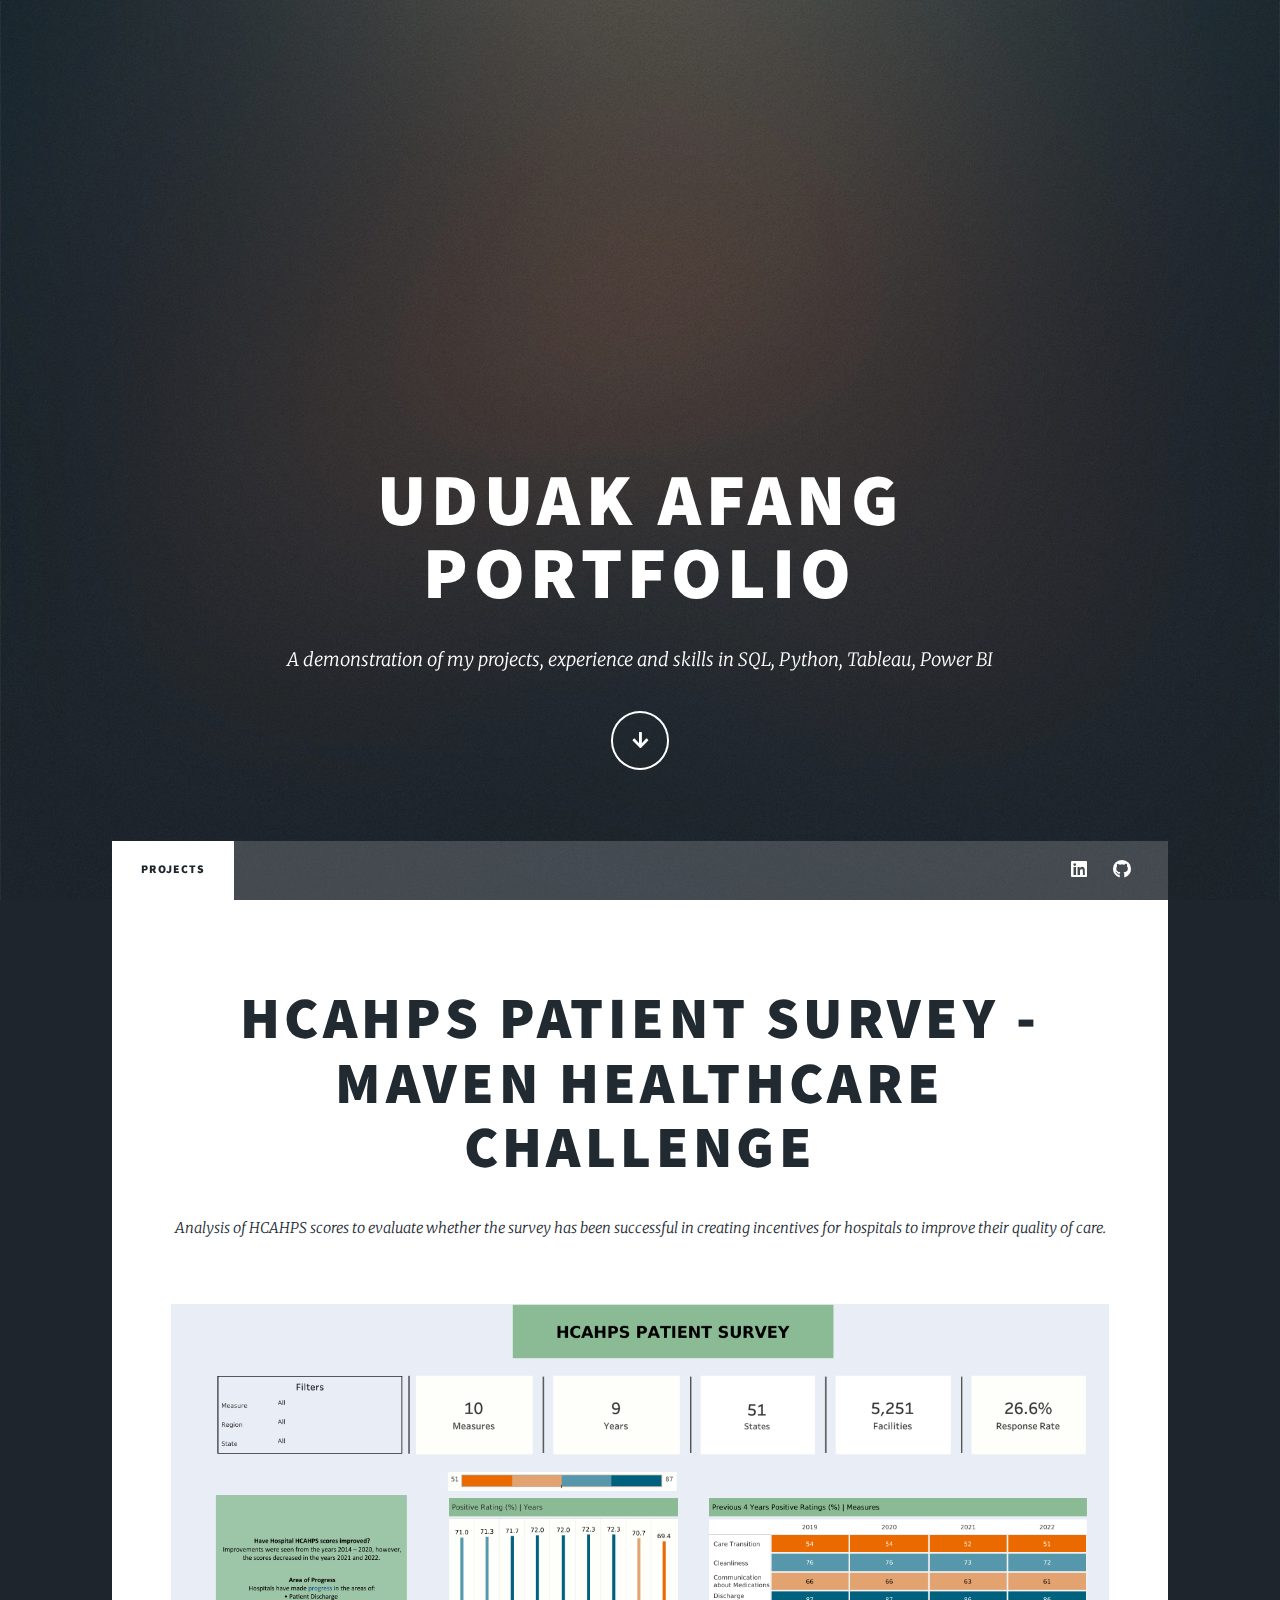
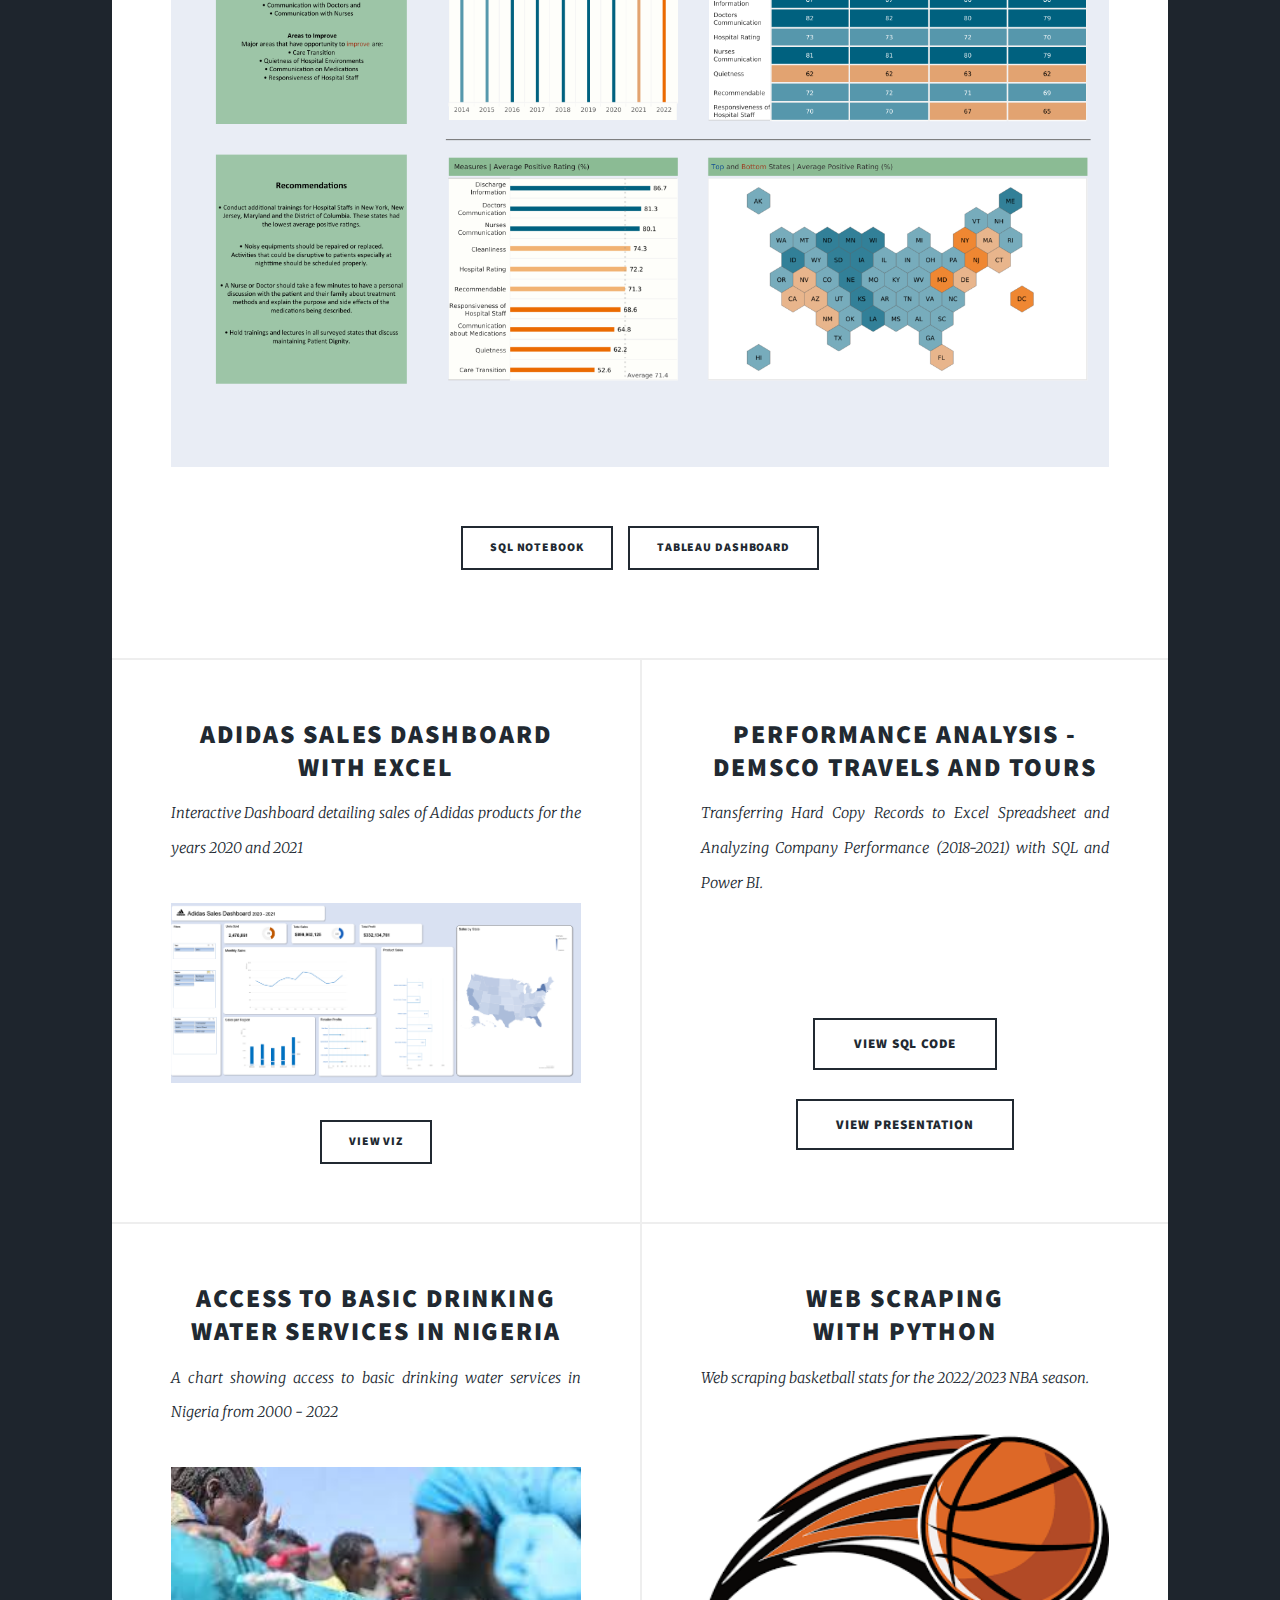
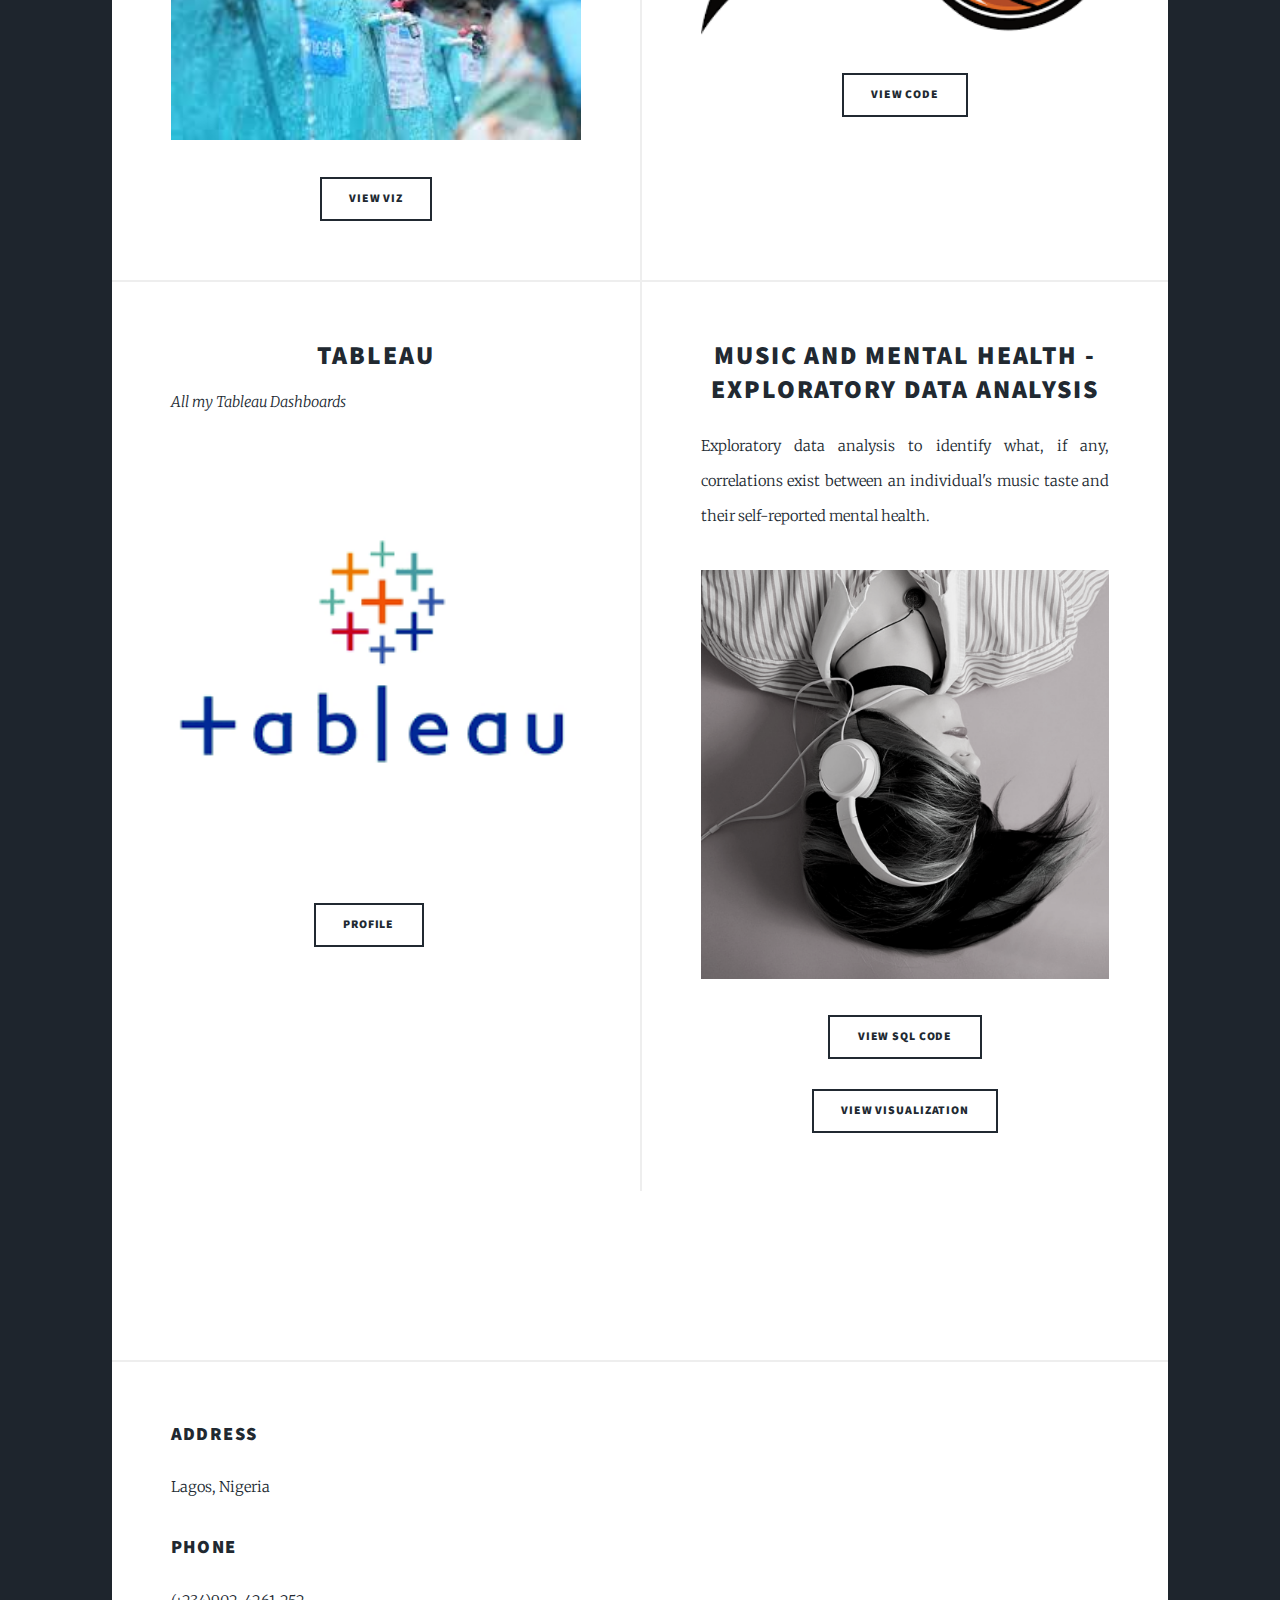
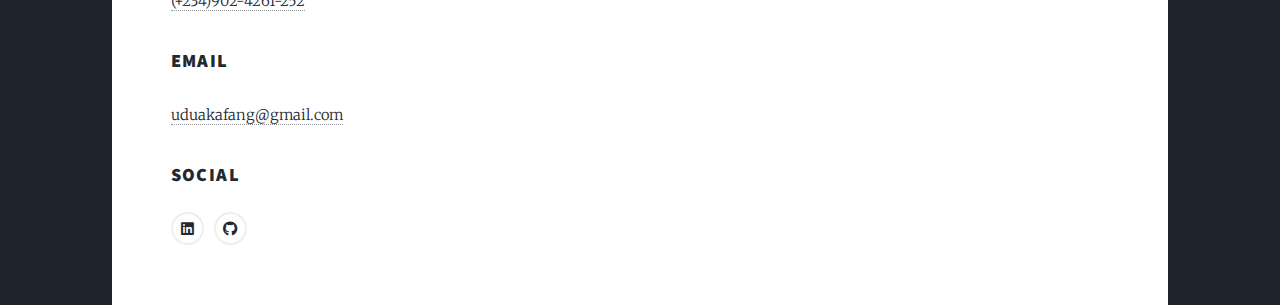
==== commit c015fba8: "Update index.html" ====
--- a/index.html
+++ b/index.html
@@ -48,7 +48,7 @@
 				<!-- Main -->
 					<div id="main">
 
-						Featured Post 
+						<!-- Featured Post -->
 							<article class="post featured">
 								<header class="major">
 									<h2><a href="#"> HCAHPS Patient Survey - <br>
@@ -250,4 +250,4 @@
 			<script src="assets/js/main.js"></script>
 
 	</body>
-</html>+</html>
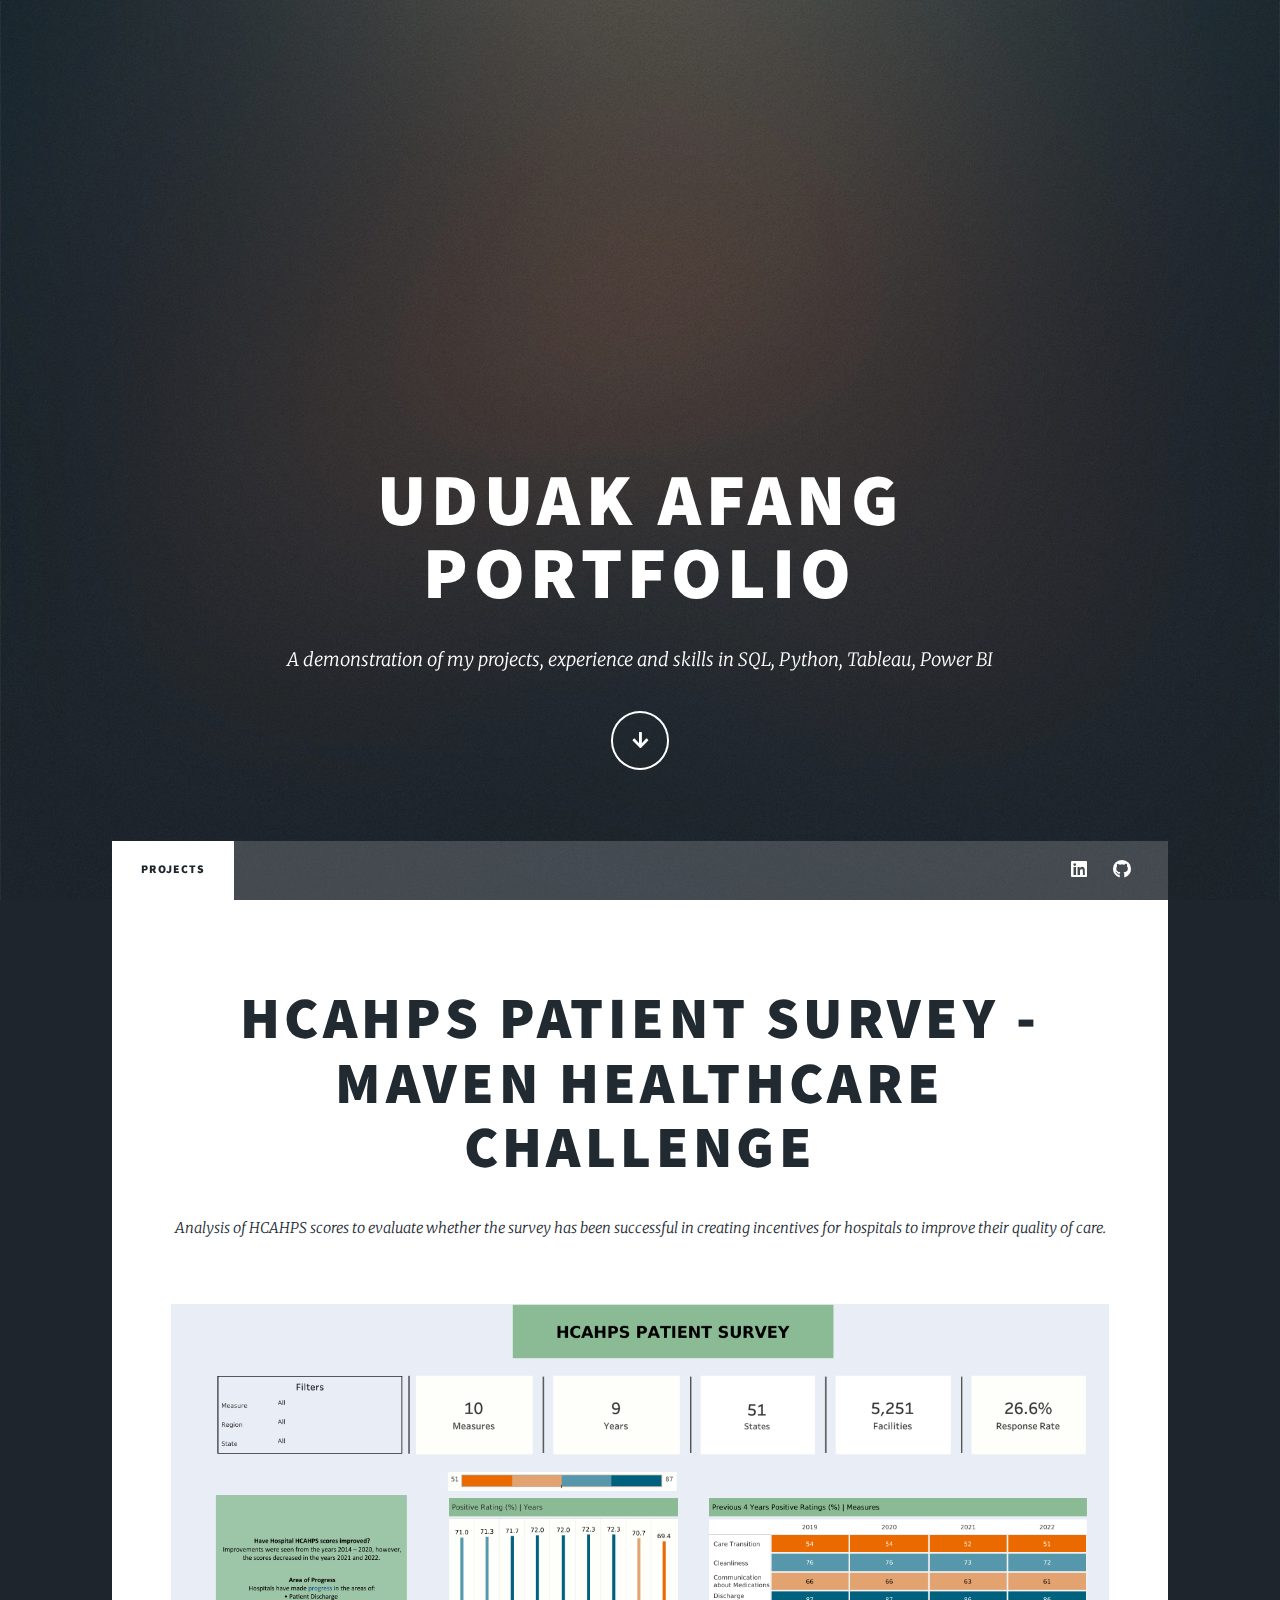
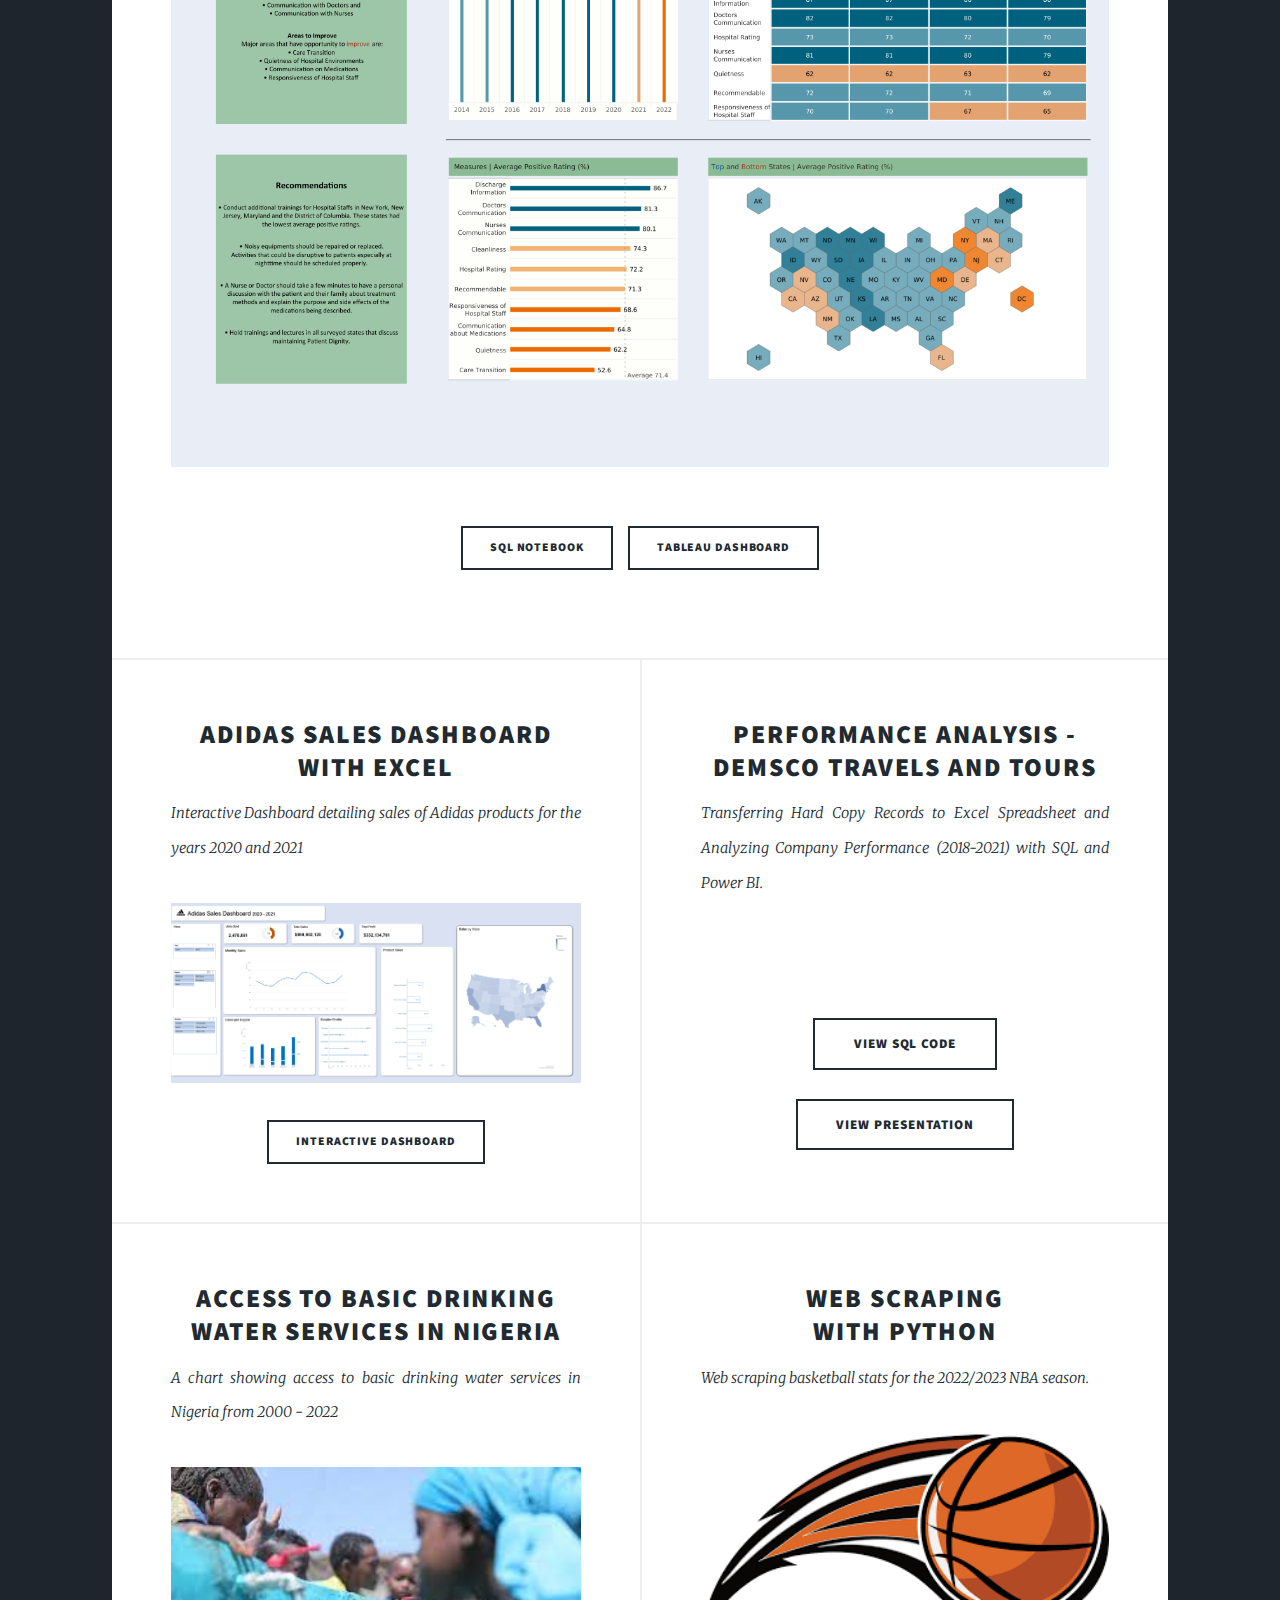
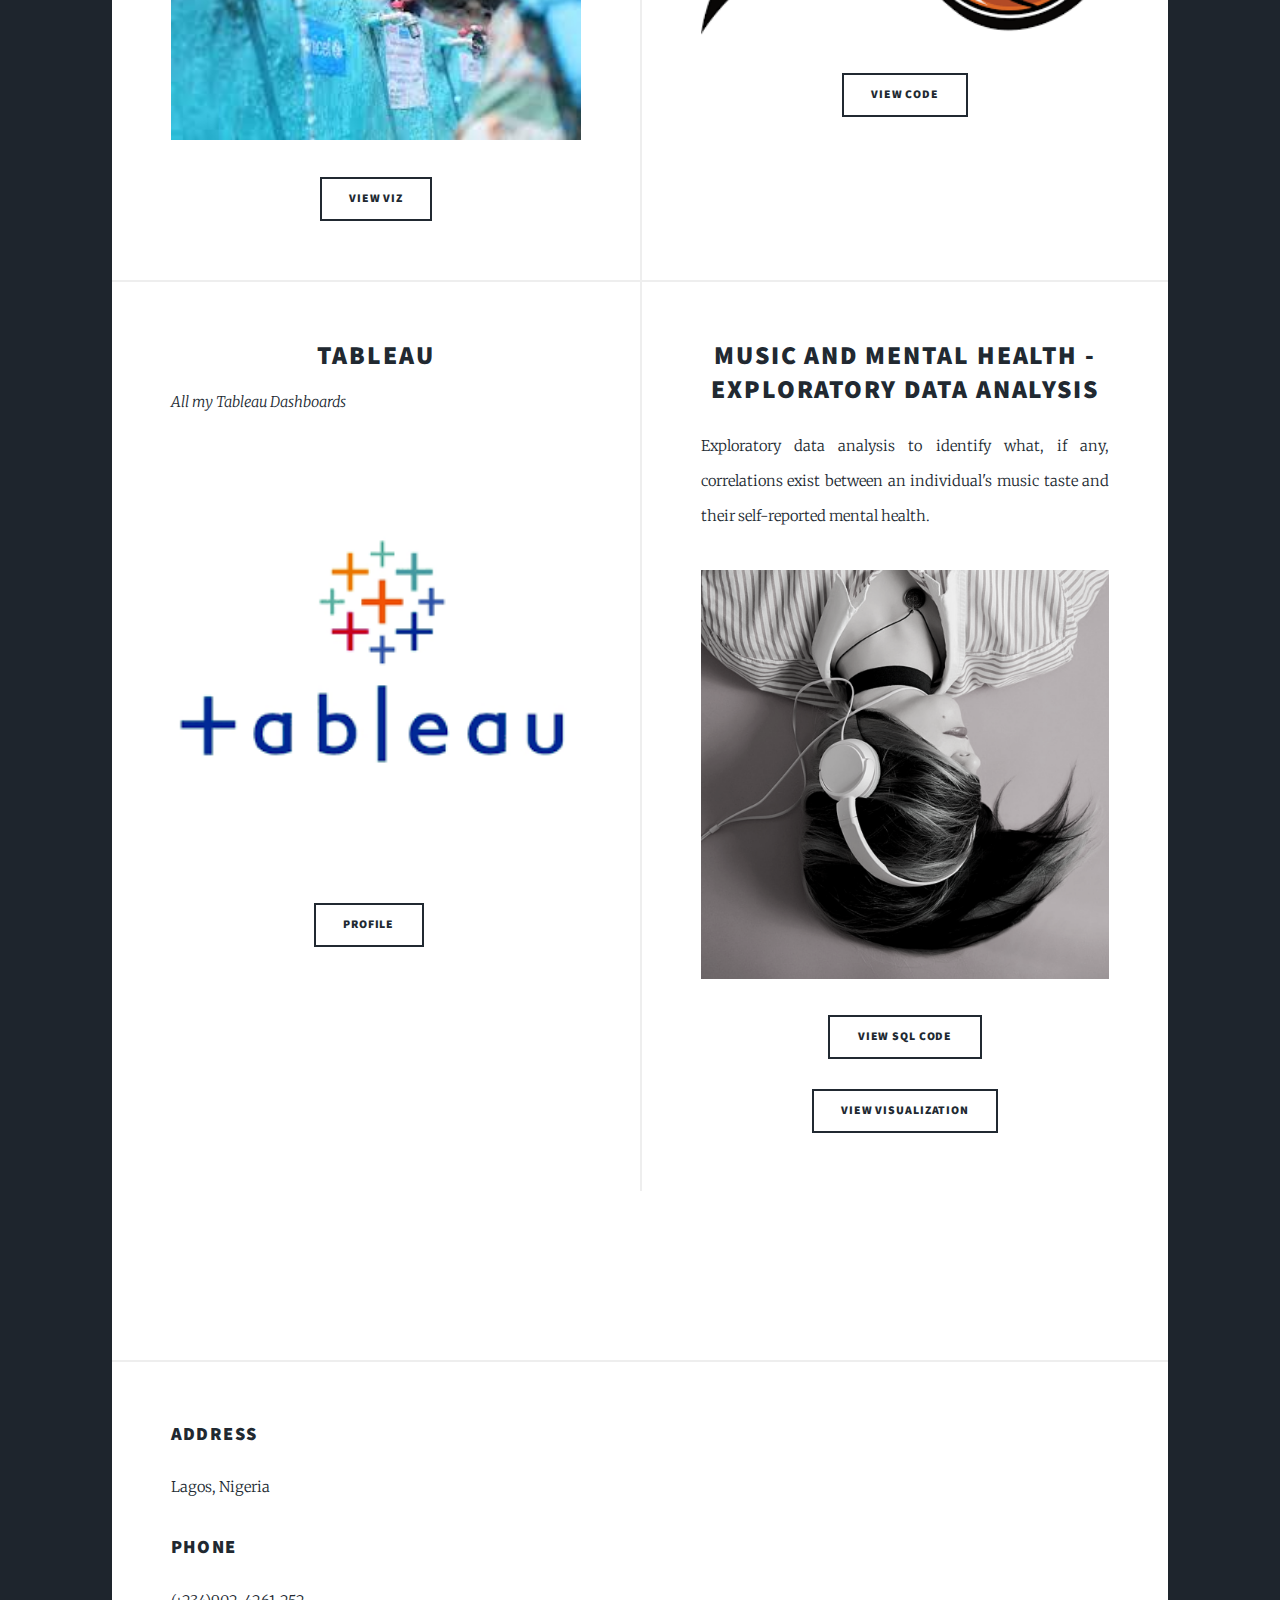
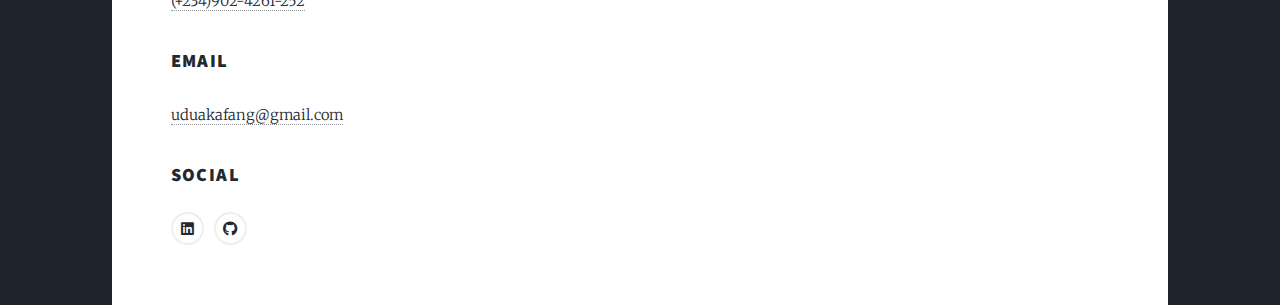
==== commit 0de46b25: "Update index.html" ====
--- a/index.html
+++ b/index.html
@@ -11,6 +11,13 @@
 		<meta name="viewport" content="width=device-width, initial-scale=1, user-scalable=no" />
 		<link rel="stylesheet" href="assets/css/main.css" />
 		<noscript><link rel="stylesheet" href="assets/css/noscript.css" /></noscript>
+		<!-- Google Tag Manager -->
+<script>(function(w,d,s,l,i){w[l]=w[l]||[];w[l].push({'gtm.start':
+new Date().getTime(),event:'gtm.js'});var f=d.getElementsByTagName(s)[0],
+j=d.createElement(s),dl=l!='dataLayer'?'&l='+l:'';j.async=true;j.src=
+'https://www.googletagmanager.com/gtm.js?id='+i+dl;f.parentNode.insertBefore(j,f);
+})(window,document,'script','dataLayer','GTM-P845BLSF');</script>
+<!-- End Google Tag Manager -->
 	</head>
 	<body class="is-preload">
 
@@ -72,7 +79,7 @@
 									</header>
 									<a href="#" class="image fit"><img src="images/Salesdashboard1.png.PNG" alt="" /></a>
 									<ul class="actions special">
-										<li><a href="https://github.com/UduakAfang/Portfolio/blob/main/Adidas%20US%20Sales%20Dashboard.pdf" target="_blank" class="button">View Viz</a></li>
+										<li><a href="https://1drv.ms/x/s!AhmybT3U1U8cqShjPXrHPqI7Lhwj" target="_blank" class="button">Interactive Dashboard</a></li>
 									</ul>
 								</article>
 								<article>
@@ -248,6 +255,9 @@
 			<script src="assets/js/breakpoints.min.js"></script>
 			<script src="assets/js/util.js"></script>
 			<script src="assets/js/main.js"></script>
-
+	<!-- Google Tag Manager (noscript) -->
+<noscript><iframe src="https://www.googletagmanager.com/ns.html?id=GTM-P845BLSF"
+height="0" width="0" style="display:none;visibility:hidden"></iframe></noscript>
+<!-- End Google Tag Manager (noscript) -->
 	</body>
 </html>
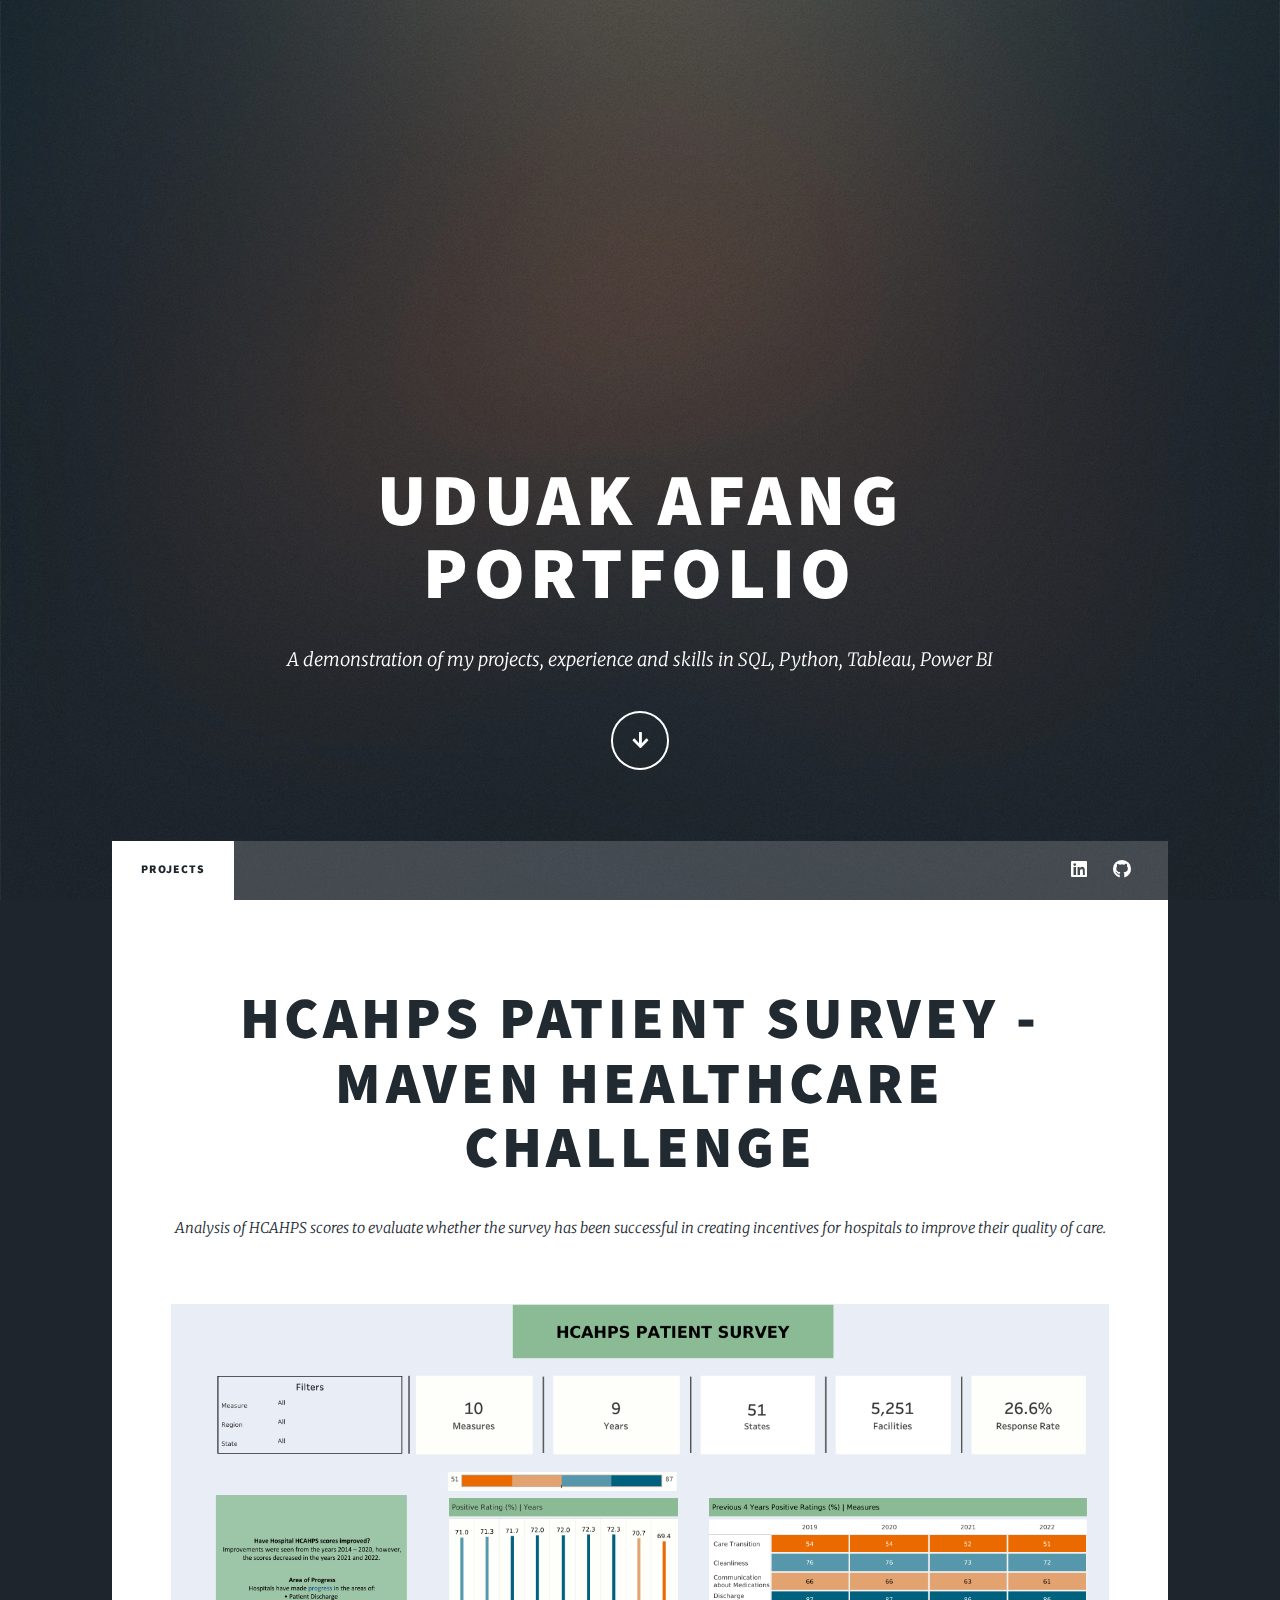
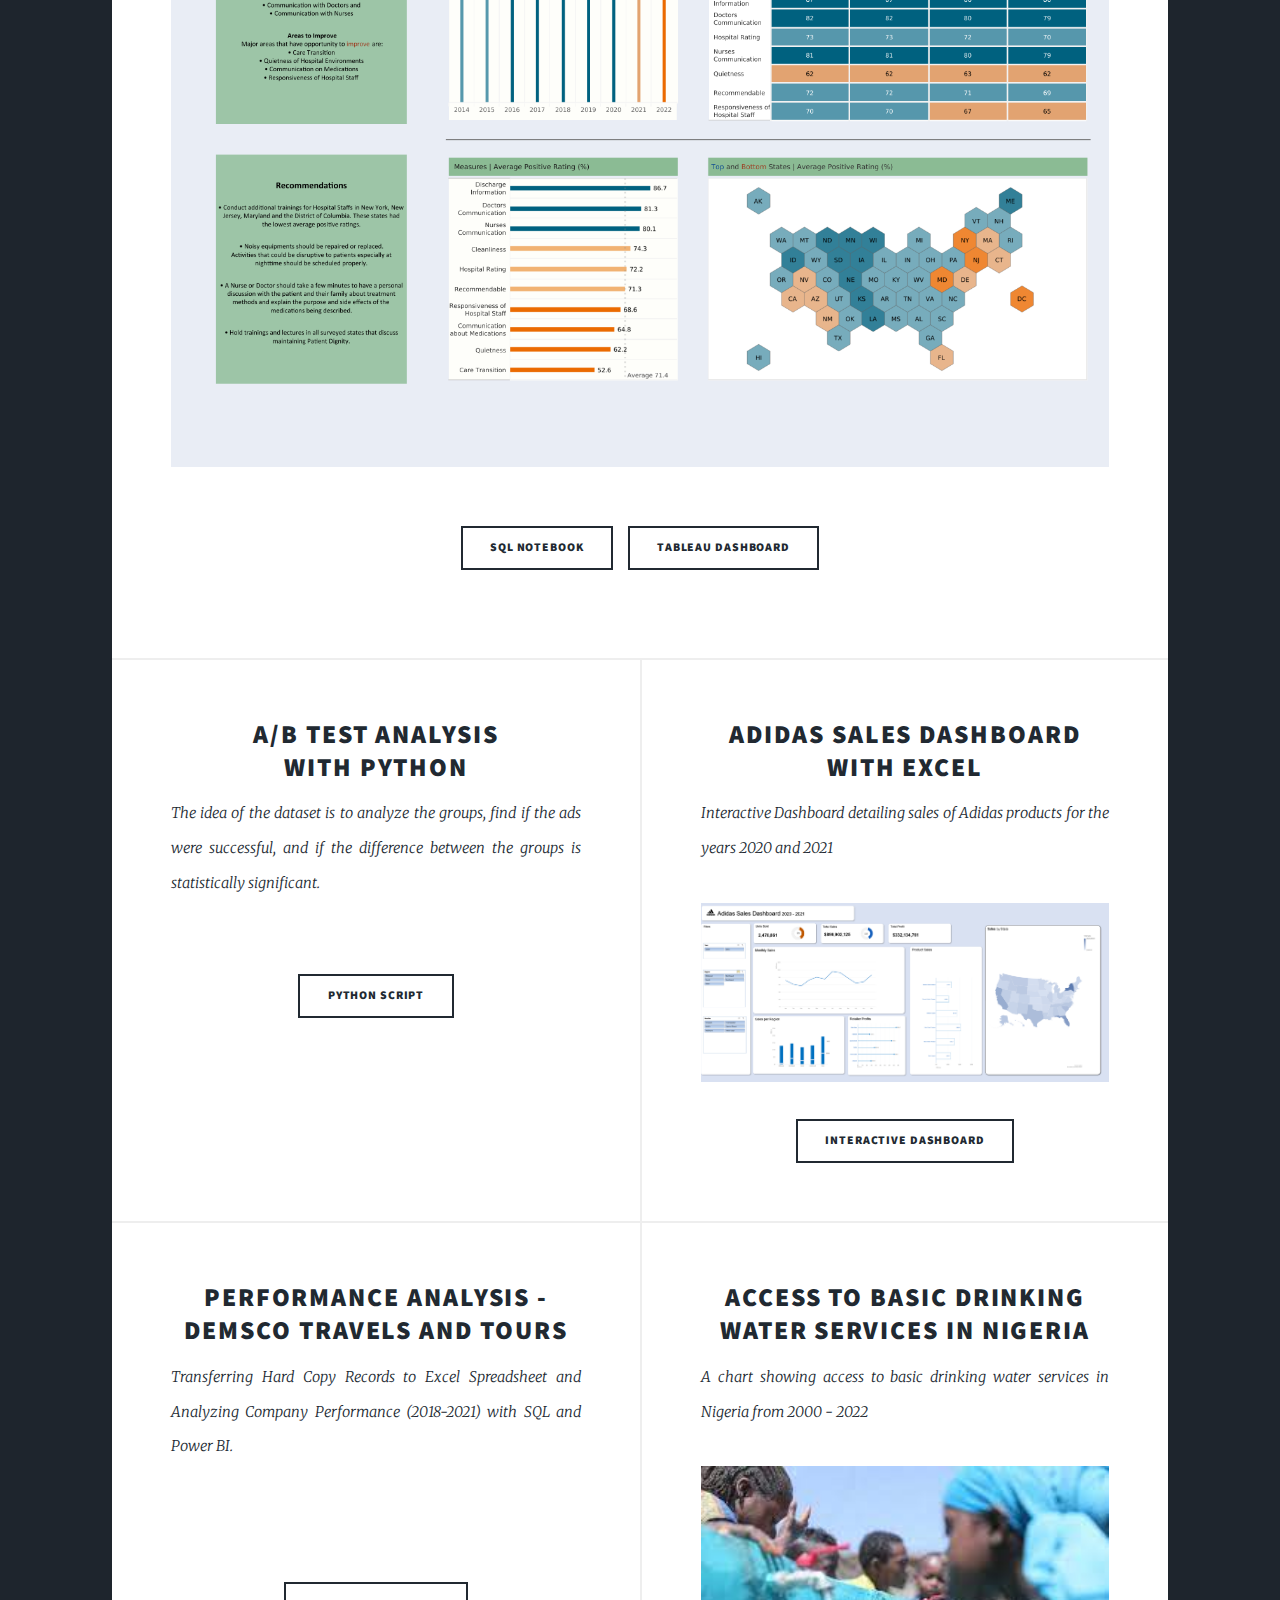
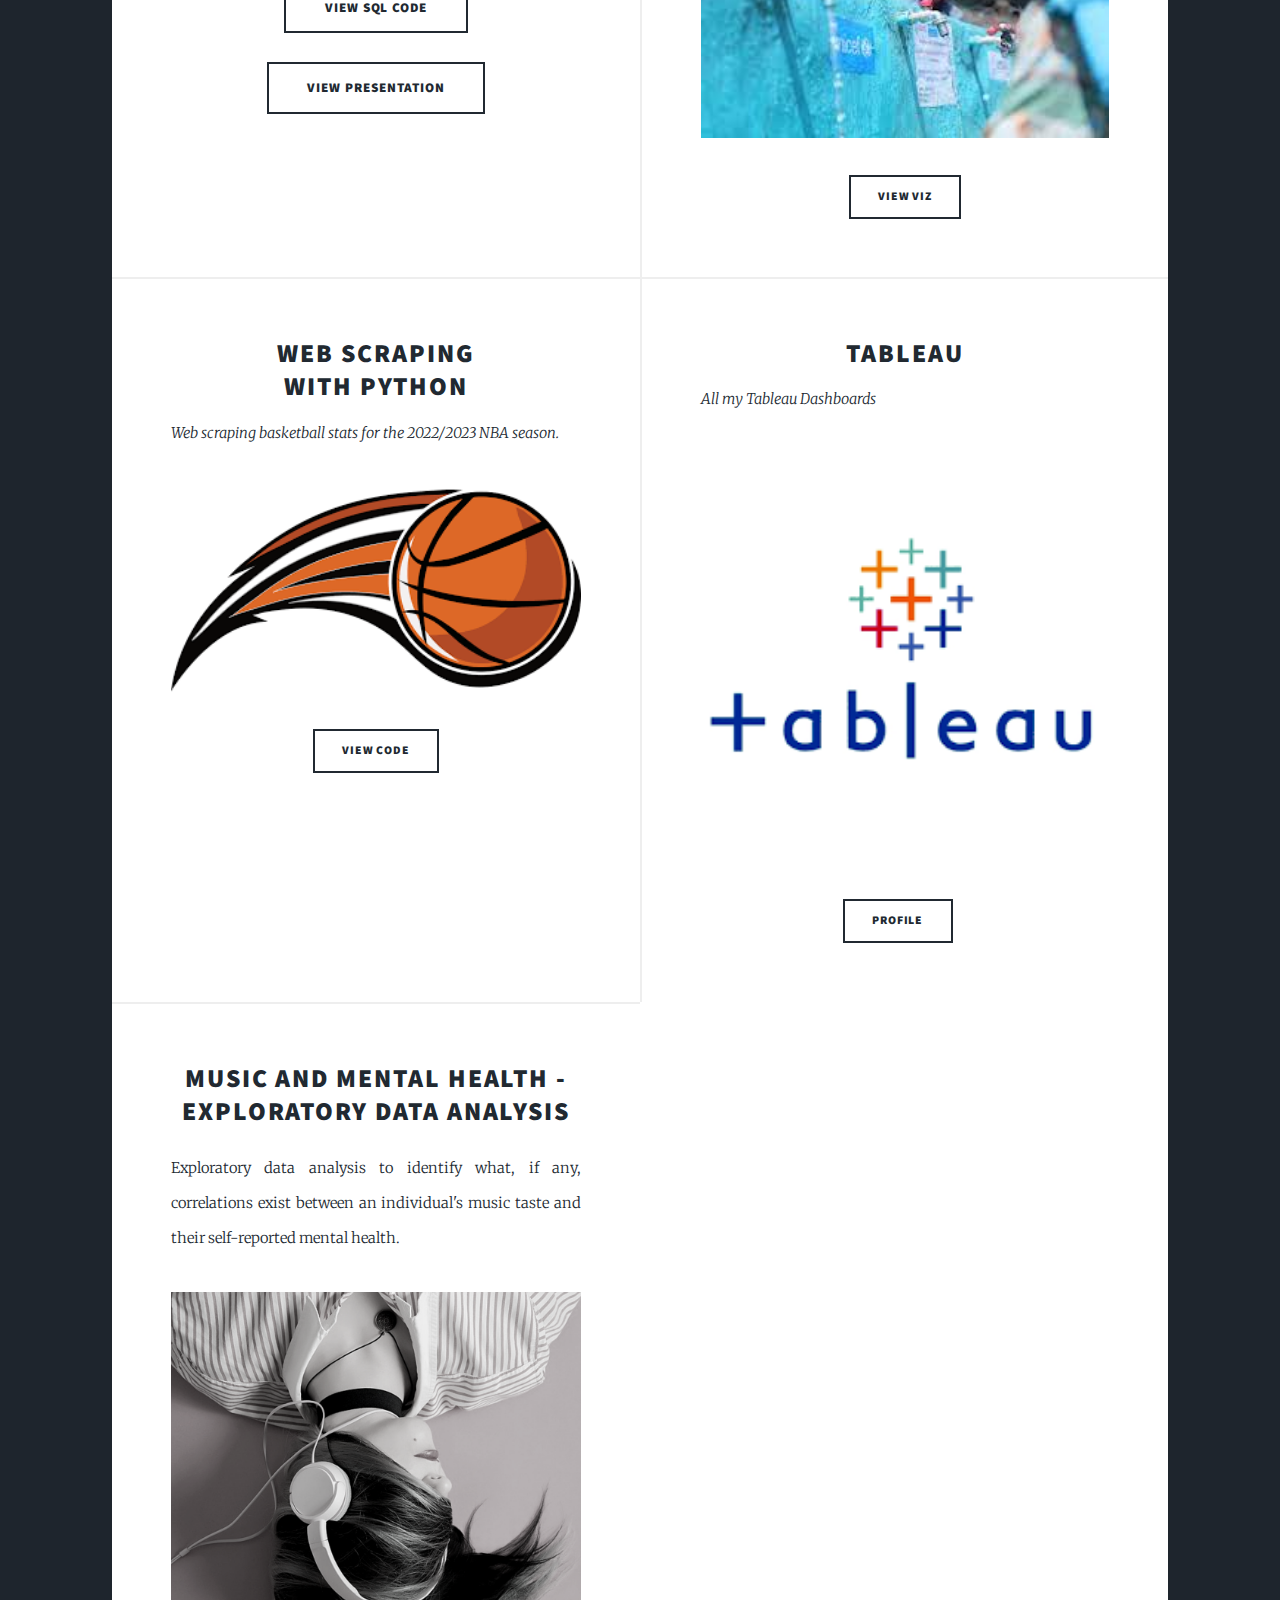
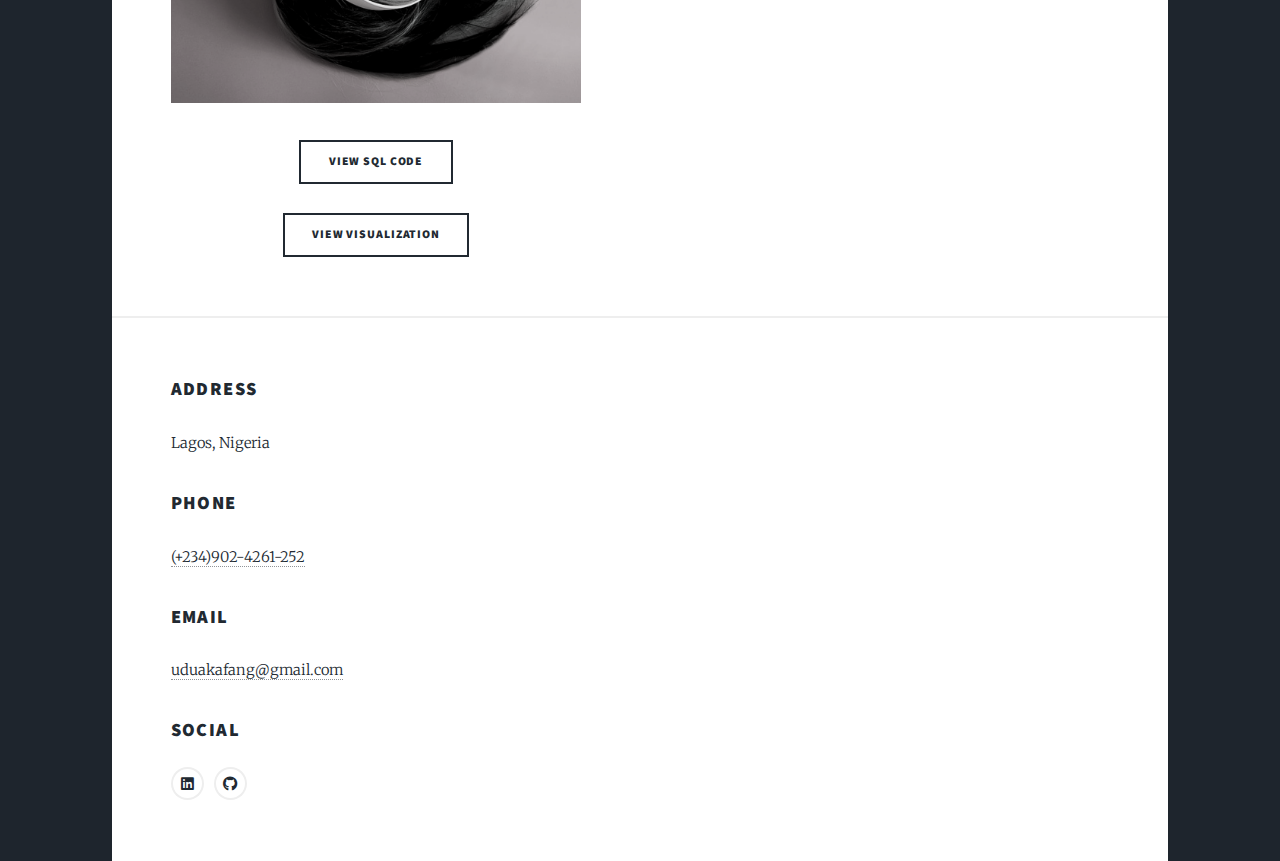
==== commit cb140a93: "Update index.html" ====
--- a/index.html
+++ b/index.html
@@ -71,6 +71,17 @@
 
 						<!-- Posts -->
 							<section class="posts">
+									<article>
+									<header>
+										<h2><a href="#"> A/B test analysis <br />
+										with Python</a></h2>
+										<p>The idea of the dataset is to analyze the groups, find if the ads were successful, and if the difference between the groups is statistically significant.</p>
+									</header>
+									<a href="#" class="image fit"><img src="" alt="" /></a>
+									<ul class="actions special">
+										<li><a href="https://github.com/UduakAfang/Portfolio/blob/main/Statistical%20Analysis/AB%20Test%20Analysis.ipynb" target="_blank" class="button">Python Script</a></li>
+									</ul>
+								</article>
 								<article>
 									<header>
 										<h2><a href="#">Adidas Sales Dashboard<br />
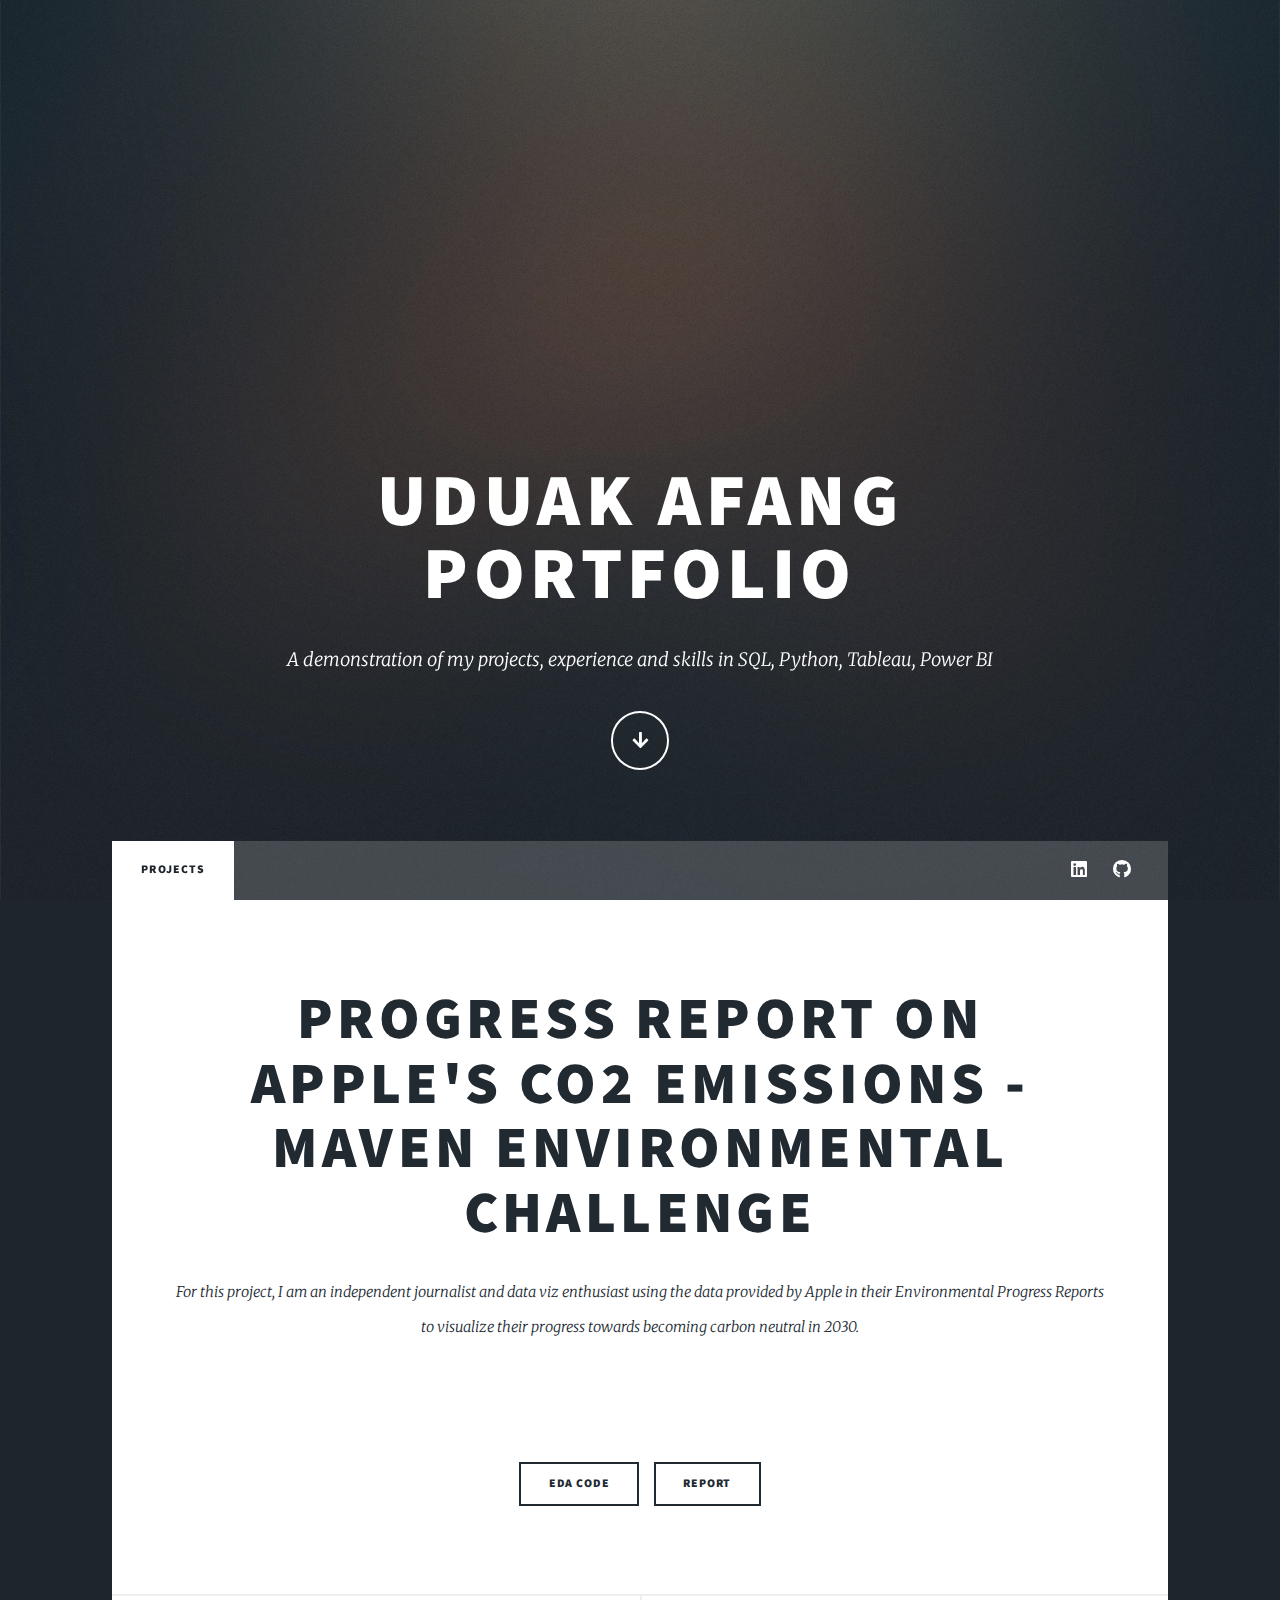
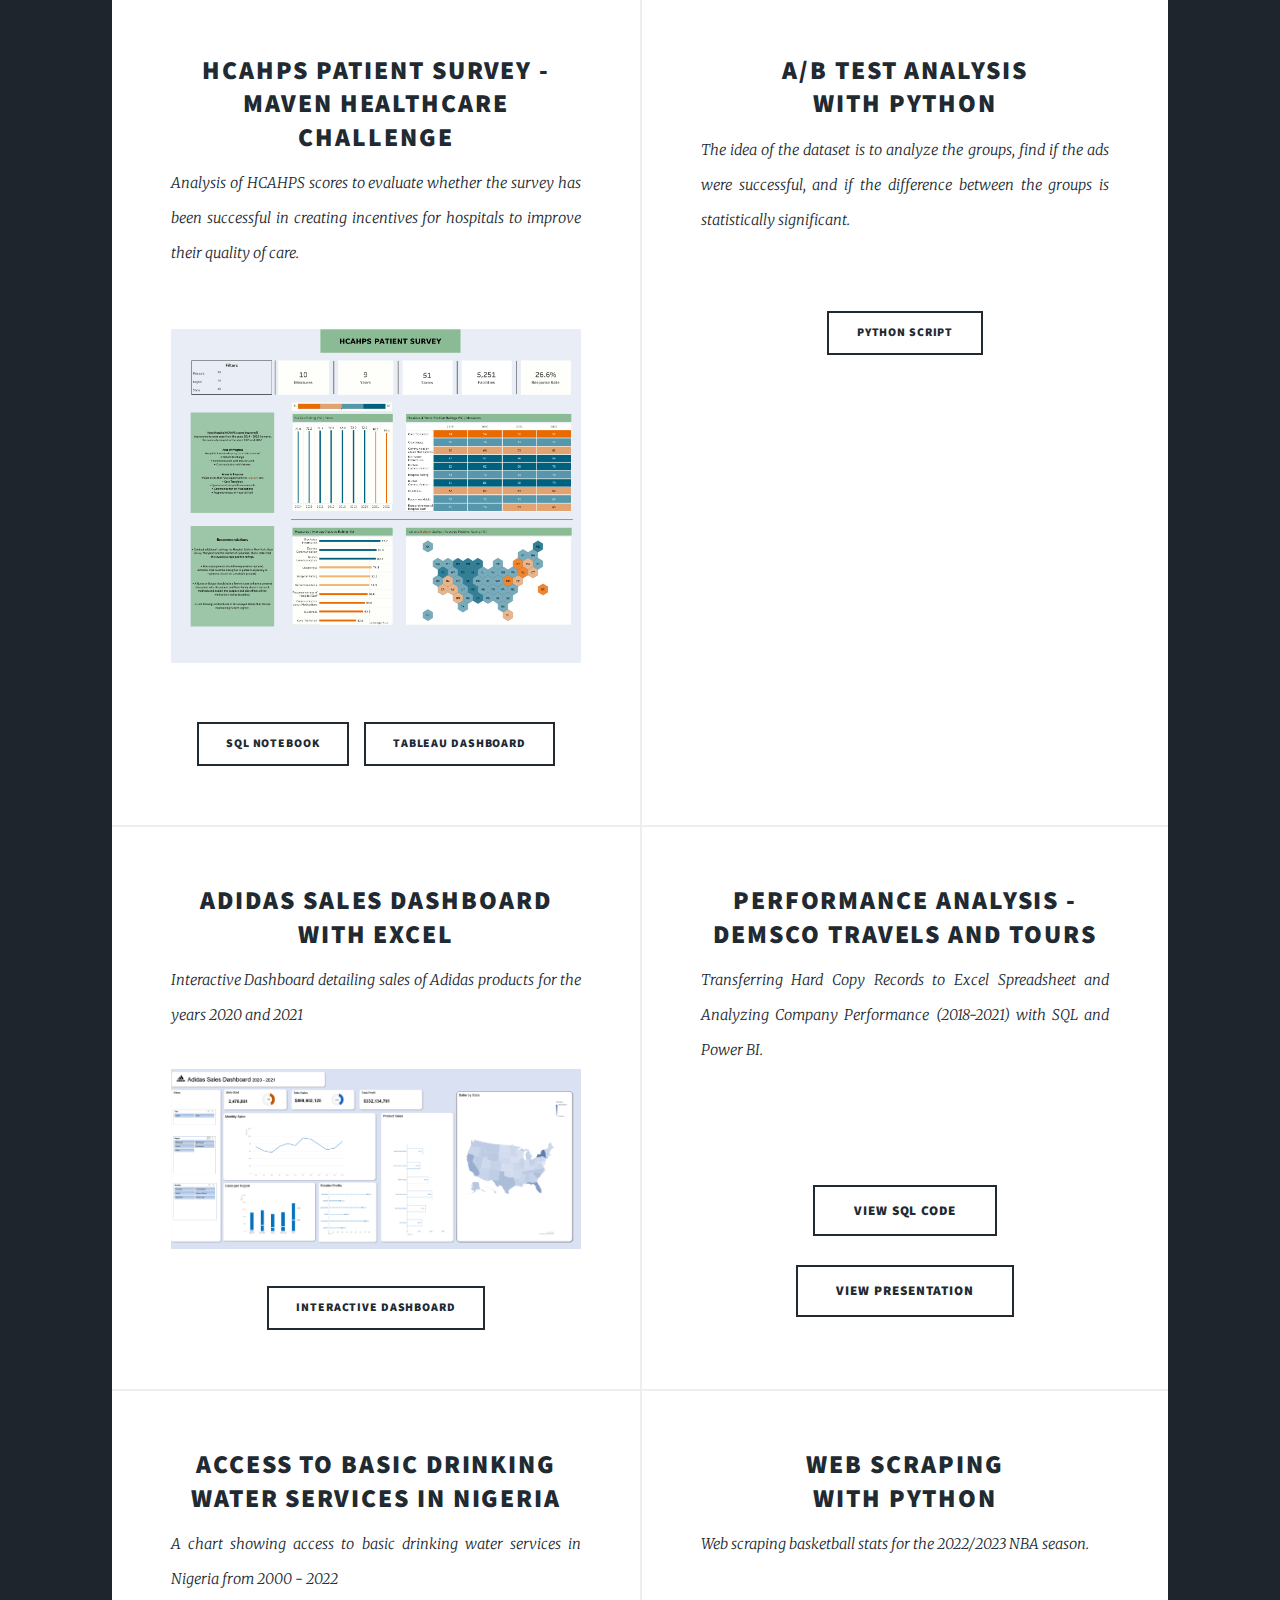
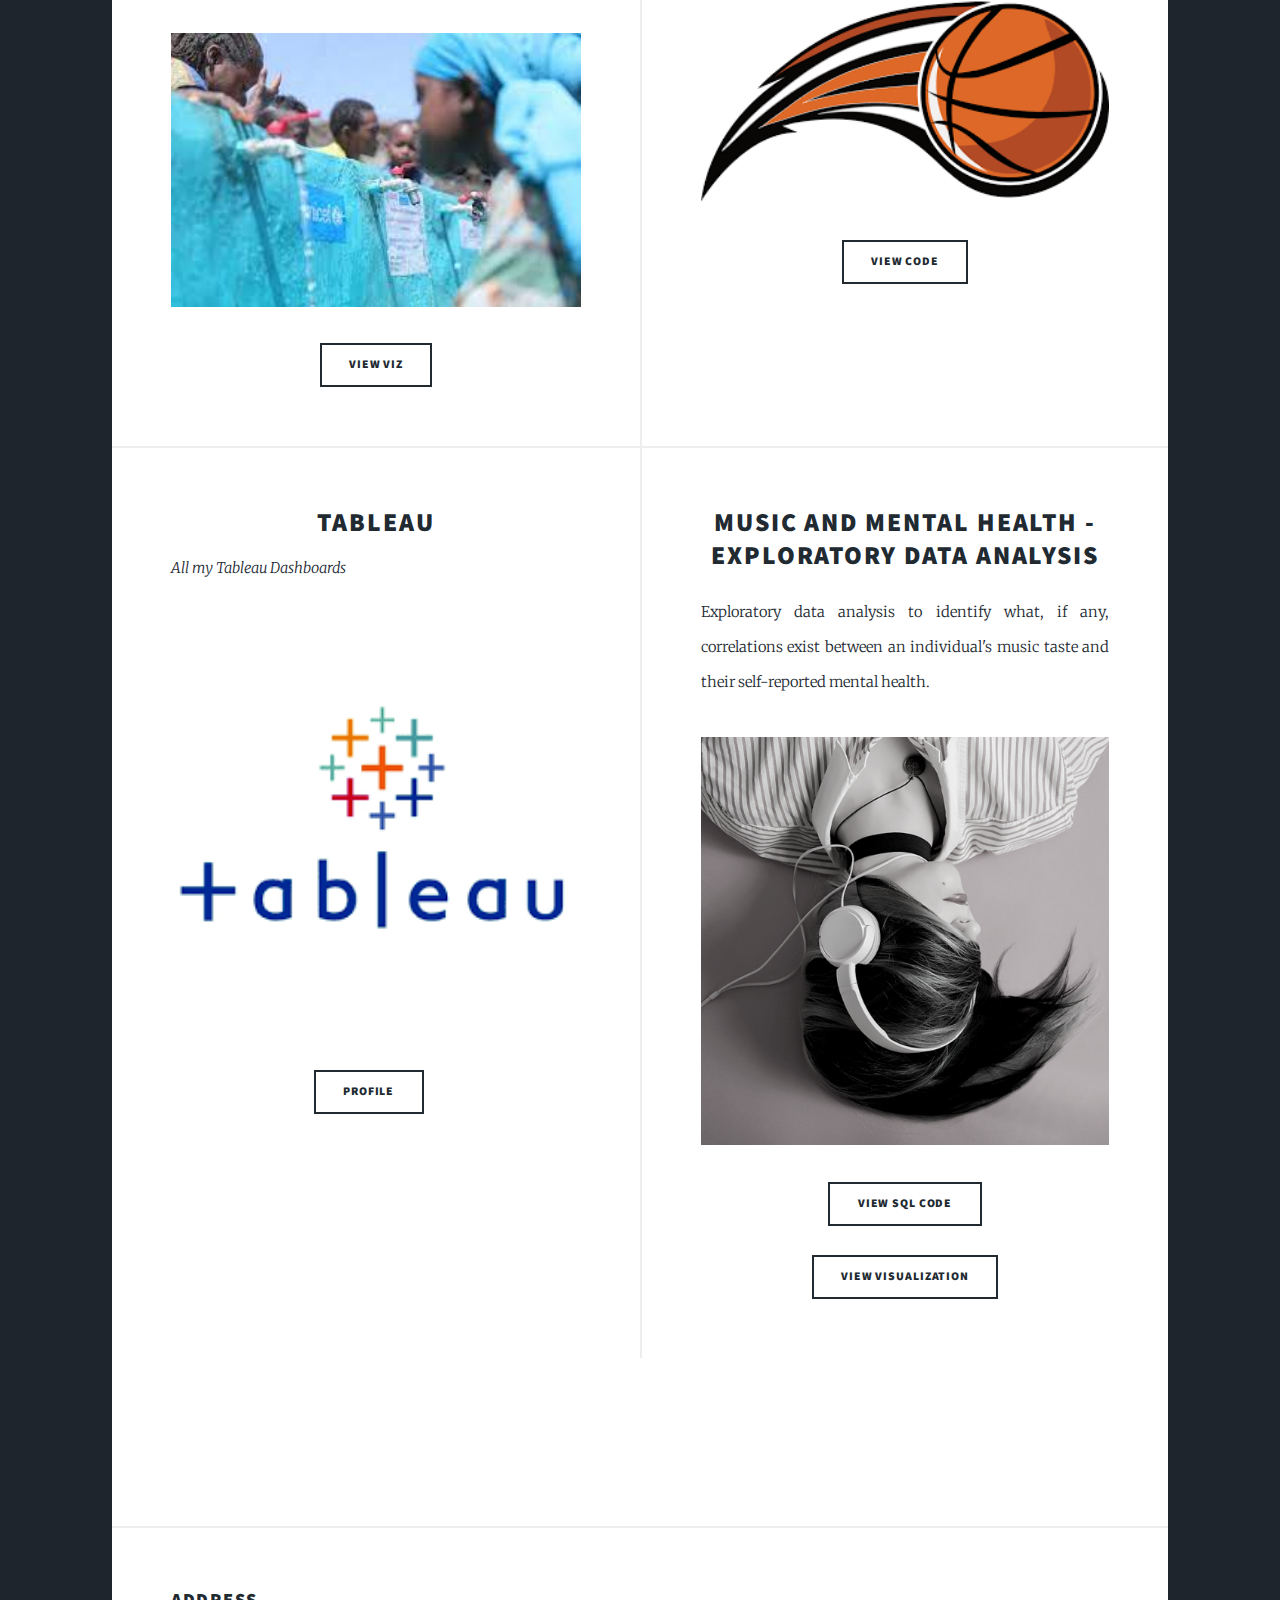
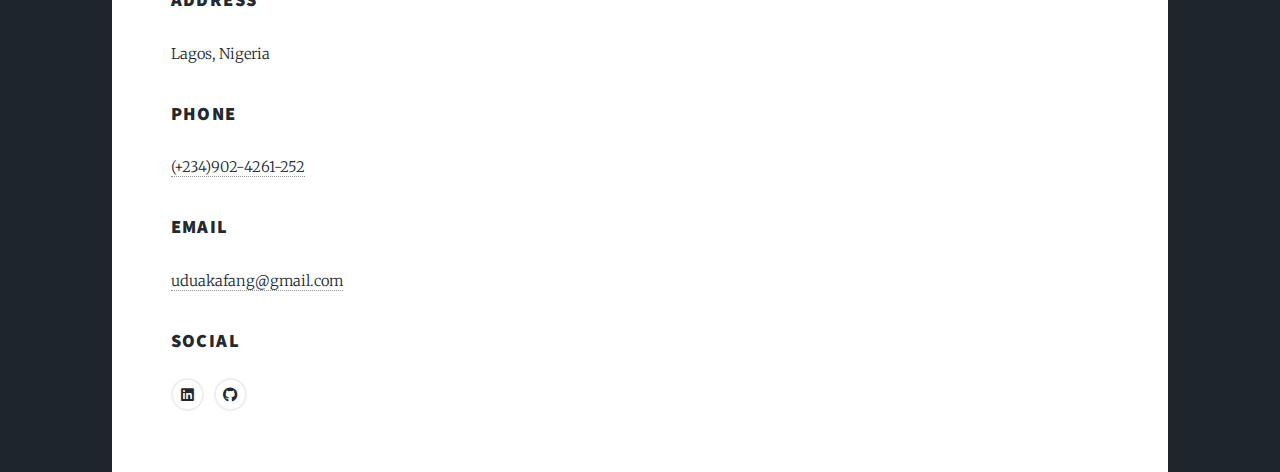
==== commit 2165e8e5: "Update index.html" ====
--- a/index.html
+++ b/index.html
@@ -58,19 +58,32 @@
 						<!-- Featured Post -->
 							<article class="post featured">
 								<header class="major">
-									<h2><a href="#"> HCAHPS Patient Survey - <br>
+									<h2><a href="#"> Progress Report on Apple's CO2 emissions - <br>
+										Maven Environmental Challenge</a></h2>
+									<p> For this project, I am an independent journalist and data viz enthusiast using the data provided by 
+										Apple in their Environmental Progress Reports to visualize their progress towards becoming carbon neutral in 2030.</p>
+								</header>
+								<a href="#" class="image main"><img src="" alt="" /></a>
+								<ul class="actions special">
+									<li><a href="https://github.com/UduakAfang/Portfolio/blob/main/Maven%20Environmental%20Challenge/Apple%20Greenhouse%20Emissions.ipynb" target="_blank" class="button">EDA Code</a></li>
+									<li><a href="https://github.com/UduakAfang/Portfolio/blob/main/Maven%20Environmental%20Challenge/Apple's%20Environmental%20Goals%20Report.pdf" target="_blank" class="button">Report</a></li>
+								</ul>
+							</article>
+
+						<!-- Posts -->
+							<section class="posts">
+									<article>
+									<header>
+										<h2><a href="#"> HCAHPS Patient Survey - <br>
 										Maven Healthcare Challenge</a></h2>
-									<p> Analysis of HCAHPS scores to evaluate whether the survey has been successful in creating incentives for hospitals to improve their quality of care.</p>
-								</header>
-								<a href="#" class="image main"><img src="images/HCAHPS Patient Dashboard (2).png" alt="" /></a>
-								<ul class="actions special">
+										<p> Analysis of HCAHPS scores to evaluate whether the survey has been successful in creating incentives for hospitals to improve their quality of care.</p>
+									</header>
+									<a href="#" class="image main"><img src="images/HCAHPS Patient Dashboard (2).png" alt="" /></a>
+									<ul class="actions special">
 									<li><a href="https://github.com/UduakAfang/Portfolio/blob/main/Maven%20Healthcare%20Challenge/SQL%20Notebook%20Healthcare%20Challenge.ipynb" target="_blank" class="button">SQL Notebook</a></li>
 									<li><a href="https://public.tableau.com/views/MavenHealthCareChallenge_16917906652240/HCAHPSPatientDashboard2?:language=en-US&publish=yes&:display_count=n&:origin=viz_share_link" target="_blank" class="button">Tableau Dashboard</a></li>
-								</ul>
-							</article>
-
-						<!-- Posts -->
-							<section class="posts">
+									</ul>
+									</article>
 									<article>
 									<header>
 										<h2><a href="#"> A/B test analysis <br />
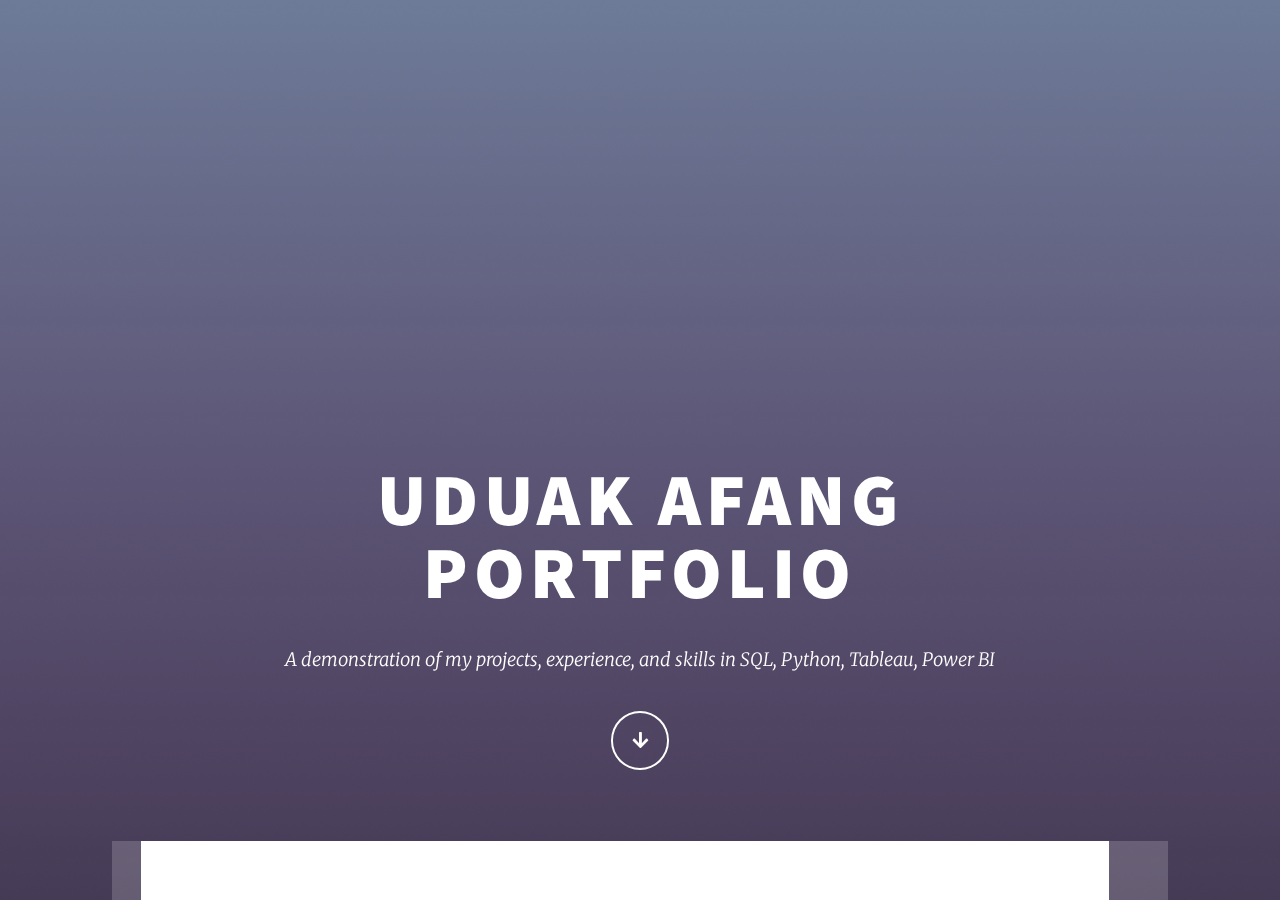
==== commit f2086432: "Update index.html" ====
--- a/index.html
+++ b/index.html
@@ -28,7 +28,7 @@
 					<div id="intro">
 						<h1>UDUAK AFANG <br />
 						PORTFOLIO</h1>
-						<p>A demonstration of my projects, experience and skills in SQL, Python, Tableau, Power BI </p>
+						<p>A demonstration of my projects, experience, and skills in SQL, Python, Tableau, Power BI </p>
 						<ul class="actions">
 							<li><a href="#header" class="button icon solid solo fa-arrow-down scrolly">Continue</a></li>
 						</ul>
@@ -42,9 +42,9 @@
 				<!-- Nav -->
 					<nav id="nav">
 						<ul class="links">
-							<li class="active"><a href="index.html">Projects</a></li>
-						<!--	<li><a href="generic.html">About</a></li>
-							<li><a href="elements.html">Resume/CV </a></li>-->
+<!-- 							<li class="active"><a href="index.html">Projects</a></li>
+							<li><a href="generic.html">About Me</a></li>
+							<li><a href="elements.html">Vizzes</a></li>
 						</ul>
 						<ul class="icons">
 							<li><a href="https://www.linkedin.com/in/uduakafang/" target="_blank" class="icon brands fa-linkedin"><span class="label">LinkedIn</span></a></li>
@@ -60,14 +60,18 @@
 								<header class="major">
 									<h2><a href="#"> Progress Report on Apple's CO2 emissions - <br>
 										Maven Environmental Challenge</a></h2>
-									<p> For this project, I am an independent journalist and data viz enthusiast using the data provided by 
+									<p> Analyzing the data provided by 
 										Apple in their Environmental Progress Reports to visualize their progress towards becoming carbon neutral in 2030.</p>
 								</header>
-								<a href="#" class="image main"><img src="" alt="" /></a>
+									<a href="#" class="image main">
+						<img src="images\no_co2.svg" alt="" width="200" height="180" />
+					</a>
 								<ul class="actions special">
-									<li><a href="https://github.com/UduakAfang/Portfolio/blob/main/Maven%20Environmental%20Challenge/Apple%20Greenhouse%20Emissions.ipynb" target="_blank" class="button">EDA Code</a></li>
+									<li><a href="https://github.com/UduakAfang/Portfolio/blob/main/Maven%20Environmental%20Challenge/Apple%20Greenhouse%20Emissions.ipynb" target="_blank" class="button">Python Script</a></li>
 									<li><a href="https://github.com/UduakAfang/Portfolio/blob/main/Maven%20Environmental%20Challenge/Apple's%20Environmental%20Goals%20Report.pdf" target="_blank" class="button">Report</a></li>
 								</ul>
+								<p> <b>Tools</b>: Python, Figma  <br />
+								<b>Skills</b>: EDA, Building Reports</p>
 							</article>
 
 						<!-- Posts -->
@@ -83,6 +87,8 @@
 									<li><a href="https://github.com/UduakAfang/Portfolio/blob/main/Maven%20Healthcare%20Challenge/SQL%20Notebook%20Healthcare%20Challenge.ipynb" target="_blank" class="button">SQL Notebook</a></li>
 									<li><a href="https://public.tableau.com/views/MavenHealthCareChallenge_16917906652240/HCAHPSPatientDashboard2?:language=en-US&publish=yes&:display_count=n&:origin=viz_share_link" target="_blank" class="button">Tableau Dashboard</a></li>
 									</ul>
+									<p> <b>Tools</b>: SQL, Tableau
+									 <b>Skills</b>: Data Cleaning, EDA, Dashboards</p>
 									</article>
 									<article>
 									<header>
@@ -94,6 +100,8 @@
 									<ul class="actions special">
 										<li><a href="https://github.com/UduakAfang/Portfolio/blob/main/Statistical%20Analysis/AB%20Test%20Analysis.ipynb" target="_blank" class="button">Python Script</a></li>
 									</ul>
+									<p> <b>Tools</b> : Python (Pandas, Numpy, Scipy, Sklearn, Statsmodels) 	 <br />
+									 <b>Skills</b>: A/B Testing, EDA, Dashboards</p>
 								</article>
 								<article>
 									<header>
@@ -105,6 +113,8 @@
 									<ul class="actions special">
 										<li><a href="https://1drv.ms/x/s!AhmybT3U1U8cqShjPXrHPqI7Lhwj" target="_blank" class="button">Interactive Dashboard</a></li>
 									</ul>
+									<p> <b>Tools</b> : Excel 	 <br />
+									 <b>Skills</b>: Analysis, Dashboards</p>
 								</article>
 								<article>
 									<header>
--- a/assets/css/main.css
+++ b/assets/css/main.css
@@ -1,4689 +1,4689 @@
-@import url(fontawesome-all.min.css);
-@import url("https://fonts.googleapis.com/css?family=Merriweather:300,700,300italic,700italic|Source+Sans+Pro:900");
-
+@import url(fontawesome-all.min.css);
+@import url("https://fonts.googleapis.com/css?family=Merriweather:300,700,300italic,700italic|Source+Sans+Pro:900");
+
 /*
 	Massively by HTML5 UP
 	html5up.net | @ajlkn
 	Free for personal and commercial use under the CCA 3.0 license (html5up.net/license)
-*/
-
-html, body, div, span, applet, object,
-iframe, h1, h2, h3, h4, h5, h6, p, blockquote,
-pre, a, abbr, acronym, address, big, cite,
-code, del, dfn, em, img, ins, kbd, q, s, samp,
-small, strike, strong, sub, sup, tt, var, b,
-u, i, center, dl, dt, dd, ol, ul, li, fieldset,
-form, label, legend, table, caption, tbody,
-tfoot, thead, tr, th, td, article, aside,
-canvas, details, embed, figure, figcaption,
-footer, header, hgroup, menu, nav, output, ruby,
-section, summary, time, mark, audio, video {
-	margin: 0;
-	padding: 0;
-	border: 0;
-	font-size: 100%;
-	font: inherit;
-	vertical-align: baseline;}
-
-article, aside, details, figcaption, figure,
-footer, header, hgroup, menu, nav, section {
-	display: block;}
-
-body {
-	line-height: 1;
-}
-
-ol, ul {
-	list-style: none;
-}
-
-blockquote, q {
-	quotes: none;
-}
-
-	blockquote:before, blockquote:after, q:before, q:after {
-		content: '';
-		content: none;
-	}
-
-table {
-	border-collapse: collapse;
-	border-spacing: 0;
-}
-
-body {
-	-webkit-text-size-adjust: none;
-}
-
-mark {
-	background-color: transparent;
-	color: inherit;
-}
-
-input::-moz-focus-inner {
-	border: 0;
-	padding: 0;
-}
-
-input, select, textarea {
-	-moz-appearance: none;
-	-webkit-appearance: none;
-	-ms-appearance: none;
-	appearance: none;
-}
-
-/* Basic */
-
-	@-ms-viewport {
-		width: device-width;
-	}
-
-	body {
-		-ms-overflow-style: scrollbar;
-	}
-
-	@media screen and (max-width: 480px) {
-
-		html, body {
-			min-width: 320px;
-		}
-
-	}
-
-	html {
-		box-sizing: border-box;
-	}
-
-	*, *:before, *:after {
-		box-sizing: inherit;
-	}
-
-	body {
-		background-color: #1e252d;
-	}
-
-		body.is-preload *, body.is-preload *:before, body.is-preload *:after {
-			-moz-animation: none !important;
-			-webkit-animation: none !important;
-			-ms-animation: none !important;
-			animation: none !important;
-			-moz-transition: none !important;
-			-webkit-transition: none !important;
-			-ms-transition: none !important;
-			transition: none !important;
-		}
-
-/* Type */
-
-	html {
-		font-size: 16pt;
-	}
-
-		@media screen and (max-width: 1680px) {
-
-			html {
-				font-size: 12pt;
-			}
-
-		}
-
-		@media screen and (max-width: 1280px) {
-
-			html {
-				font-size: 11pt;
-			}
-
-		}
-
-		@media screen and (max-width: 360px) {
-
-			html {
-				font-size: 10pt;
-			}
-
-		}
-
-	body {
-		color: #212931;
-	}
-
-	body, input, select, textarea {
-		font-family: "Merriweather", Georgia, serif;
-		font-weight: 300;
-		font-size: 1rem;
-		line-height: 2.375;
-	}
-
-	a {
-		-moz-transition: color 0.2s ease-in-out, background-color 0.2s ease-in-out, border-color 0.2s ease-in-out, box-shadow 0.2s ease-in-out;
-		-webkit-transition: color 0.2s ease-in-out, background-color 0.2s ease-in-out, border-color 0.2s ease-in-out, box-shadow 0.2s ease-in-out;
-		-ms-transition: color 0.2s ease-in-out, background-color 0.2s ease-in-out, border-color 0.2s ease-in-out, box-shadow 0.2s ease-in-out;
-		transition: color 0.2s ease-in-out, background-color 0.2s ease-in-out, border-color 0.2s ease-in-out, box-shadow 0.2s ease-in-out;
-		border-bottom: dotted 1px;
-		text-decoration: none;
-	}
-
-		a:hover {
-			border-bottom-color: transparent;
-		}
-
-	strong, b {
-		font-weight: 600;
-	}
-
-	em, i {
-		font-style: italic;
-	}
-
-	p {
-		text-align: justify;
-		margin: 0 0 2rem 0;
-	}
-
-	h1, h2, h3, h4, h5, h6 {
-		font-family: "Source Sans Pro", Helvetica, sans-serif;
-		font-weight: 900;
-		line-height: 1.5;
-		letter-spacing: 0.075em;
-		text-transform: uppercase;
-		margin: 0 0 1rem 0;
-	}
-
-		h1 a, h2 a, h3 a, h4 a, h5 a, h6 a {
-			border-bottom: 0;
-			color: inherit;
-			text-decoration: none;
-		}
-
-	h1 {
-		font-size: 4rem;
-		line-height: 1.1;
-		margin: 0 0 2rem 0;
-	}
-
-	h2 {
-		font-size: 1.75rem;
-		line-height: 1.3;
-		margin: 0 0 1.5rem 0;
-	}
-
-	h3 {
-		font-size: 1.25rem;
-		margin: 0 0 1.5rem 0;
-	}
-
-	h4 {
-		font-size: 1rem;
-	}
-
-	h5 {
-		font-size: 0.9rem;
-	}
-
-	h6 {
-		font-size: 0.8rem;
-	}
-
-	sub {
-		font-size: 0.8rem;
-		position: relative;
-		top: 0.5rem;
-	}
-
-	sup {
-		font-size: 0.8rem;
-		position: relative;
-		top: -0.5rem;
-	}
-
-	blockquote {
-		border-left: solid 4px;
-		font-style: italic;
-		margin: 0 0 2rem 0;
-		padding: 0.5rem 0 0.5rem 2rem;
-	}
-
-	code {
-		border: solid 2px;
-		font-family: "Courier New", monospace;
-		font-size: 0.9rem;
-		margin: 0 0.25rem;
-		padding: 0.25rem 0.65rem;
-	}
-
-	pre {
-		-webkit-overflow-scrolling: touch;
-		font-family: "Courier New", monospace;
-		font-size: 0.9rem;
-		margin: 0 0 2rem 0;
-	}
-
-		pre code {
-			display: block;
-			line-height: 1.75;
-			padding: 1rem 1.5rem;
-			overflow-x: auto;
-		}
-
-	hr {
-		border: 0;
-		border-bottom: solid 2px;
-		margin: 3rem 0;
-	}
-
-		hr.major {
-			margin: 5rem 0;
-		}
-
-	.align-left {
-		text-align: left;
-	}
-
-	.align-center {
-		text-align: center;
-	}
-
-	.align-right {
-		text-align: right;
-	}
-
-	input, select, textarea {
-		color: #212931;
-	}
-
-	a {
-		color: #212931;
-		border-bottom-color: rgba(33, 41, 49, 0.5);
-	}
-
-		a:hover {
-			border-bottom-color: transparent;
-			color: #18bfef !important;
-		}
-
-	strong, b {
-		color: #212931;
-	}
-
-	h1, h2, h3, h4, h5, h6 {
-		color: #212931;
-	}
-
-	blockquote {
-		border-left-color: #eeeeee;
-	}
-
-	code {
-		background: rgba(220, 220, 220, 0.25);
-		border-color: #eeeeee;
-	}
-
-	hr {
-		border-bottom-color: #eeeeee;
-	}
-
-/* Row */
-
-	.row {
-		display: flex;
-		flex-wrap: wrap;
-		box-sizing: border-box;
-		align-items: stretch;
-	}
-
-		.row > * {
-			box-sizing: border-box;
-		}
-
-		.row.gtr-uniform > * > :last-child {
-			margin-bottom: 0;
-		}
-
-		.row.aln-left {
-			justify-content: flex-start;
-		}
-
-		.row.aln-center {
-			justify-content: center;
-		}
-
-		.row.aln-right {
-			justify-content: flex-end;
-		}
-
-		.row.aln-top {
-			align-items: flex-start;
-		}
-
-		.row.aln-middle {
-			align-items: center;
-		}
-
-		.row.aln-bottom {
-			align-items: flex-end;
-		}
-
-		.row > .imp {
-			order: -1;
-		}
-
-		.row > .col-1 {
-			width: 8.33333%;
-		}
-
-		.row > .off-1 {
-			margin-left: 8.33333%;
-		}
-
-		.row > .col-2 {
-			width: 16.66667%;
-		}
-
-		.row > .off-2 {
-			margin-left: 16.66667%;
-		}
-
-		.row > .col-3 {
-			width: 25%;
-		}
-
-		.row > .off-3 {
-			margin-left: 25%;
-		}
-
-		.row > .col-4 {
-			width: 33.33333%;
-		}
-
-		.row > .off-4 {
-			margin-left: 33.33333%;
-		}
-
-		.row > .col-5 {
-			width: 41.66667%;
-		}
-
-		.row > .off-5 {
-			margin-left: 41.66667%;
-		}
-
-		.row > .col-6 {
-			width: 50%;
-		}
-
-		.row > .off-6 {
-			margin-left: 50%;
-		}
-
-		.row > .col-7 {
-			width: 58.33333%;
-		}
-
-		.row > .off-7 {
-			margin-left: 58.33333%;
-		}
-
-		.row > .col-8 {
-			width: 66.66667%;
-		}
-
-		.row > .off-8 {
-			margin-left: 66.66667%;
-		}
-
-		.row > .col-9 {
-			width: 75%;
-		}
-
-		.row > .off-9 {
-			margin-left: 75%;
-		}
-
-		.row > .col-10 {
-			width: 83.33333%;
-		}
-
-		.row > .off-10 {
-			margin-left: 83.33333%;
-		}
-
-		.row > .col-11 {
-			width: 91.66667%;
-		}
-
-		.row > .off-11 {
-			margin-left: 91.66667%;
-		}
-
-		.row > .col-12 {
-			width: 100%;
-		}
-
-		.row > .off-12 {
-			margin-left: 100%;
-		}
-
-		.row.gtr-0 {
-			margin-top: 0;
-			margin-left: 0rem;
-		}
-
-			.row.gtr-0 > * {
-				padding: 0 0 0 0rem;
-			}
-
-			.row.gtr-0.gtr-uniform {
-				margin-top: 0rem;
-			}
-
-				.row.gtr-0.gtr-uniform > * {
-					padding-top: 0rem;
-				}
-
-		.row.gtr-25 {
-			margin-top: 0;
-			margin-left: -0.375rem;
-		}
-
-			.row.gtr-25 > * {
-				padding: 0 0 0 0.375rem;
-			}
-
-			.row.gtr-25.gtr-uniform {
-				margin-top: -0.375rem;
-			}
-
-				.row.gtr-25.gtr-uniform > * {
-					padding-top: 0.375rem;
-				}
-
-		.row.gtr-50 {
-			margin-top: 0;
-			margin-left: -0.75rem;
-		}
-
-			.row.gtr-50 > * {
-				padding: 0 0 0 0.75rem;
-			}
-
-			.row.gtr-50.gtr-uniform {
-				margin-top: -0.75rem;
-			}
-
-				.row.gtr-50.gtr-uniform > * {
-					padding-top: 0.75rem;
-				}
-
-		.row {
-			margin-top: 0;
-			margin-left: -1.5rem;
-		}
-
-			.row > * {
-				padding: 0 0 0 1.5rem;
-			}
-
-			.row.gtr-uniform {
-				margin-top: -1.5rem;
-			}
-
-				.row.gtr-uniform > * {
-					padding-top: 1.5rem;
-				}
-
-		.row.gtr-150 {
-			margin-top: 0;
-			margin-left: -2.25rem;
-		}
-
-			.row.gtr-150 > * {
-				padding: 0 0 0 2.25rem;
-			}
-
-			.row.gtr-150.gtr-uniform {
-				margin-top: -2.25rem;
-			}
-
-				.row.gtr-150.gtr-uniform > * {
-					padding-top: 2.25rem;
-				}
-
-		.row.gtr-200 {
-			margin-top: 0;
-			margin-left: -3rem;
-		}
-
-			.row.gtr-200 > * {
-				padding: 0 0 0 3rem;
-			}
-
-			.row.gtr-200.gtr-uniform {
-				margin-top: -3rem;
-			}
-
-				.row.gtr-200.gtr-uniform > * {
-					padding-top: 3rem;
-				}
-
-		@media screen and (max-width: 1680px) {
-
-			.row {
-				display: flex;
-				flex-wrap: wrap;
-				box-sizing: border-box;
-				align-items: stretch;
-			}
-
-				.row > * {
-					box-sizing: border-box;
-				}
-
-				.row.gtr-uniform > * > :last-child {
-					margin-bottom: 0;
-				}
-
-				.row.aln-left {
-					justify-content: flex-start;
-				}
-
-				.row.aln-center {
-					justify-content: center;
-				}
-
-				.row.aln-right {
-					justify-content: flex-end;
-				}
-
-				.row.aln-top {
-					align-items: flex-start;
-				}
-
-				.row.aln-middle {
-					align-items: center;
-				}
-
-				.row.aln-bottom {
-					align-items: flex-end;
-				}
-
-				.row > .imp-xlarge {
-					order: -1;
-				}
-
-				.row > .col-1-xlarge {
-					width: 8.33333%;
-				}
-
-				.row > .off-1-xlarge {
-					margin-left: 8.33333%;
-				}
-
-				.row > .col-2-xlarge {
-					width: 16.66667%;
-				}
-
-				.row > .off-2-xlarge {
-					margin-left: 16.66667%;
-				}
-
-				.row > .col-3-xlarge {
-					width: 25%;
-				}
-
-				.row > .off-3-xlarge {
-					margin-left: 25%;
-				}
-
-				.row > .col-4-xlarge {
-					width: 33.33333%;
-				}
-
-				.row > .off-4-xlarge {
-					margin-left: 33.33333%;
-				}
-
-				.row > .col-5-xlarge {
-					width: 41.66667%;
-				}
-
-				.row > .off-5-xlarge {
-					margin-left: 41.66667%;
-				}
-
-				.row > .col-6-xlarge {
-					width: 50%;
-				}
-
-				.row > .off-6-xlarge {
-					margin-left: 50%;
-				}
-
-				.row > .col-7-xlarge {
-					width: 58.33333%;
-				}
-
-				.row > .off-7-xlarge {
-					margin-left: 58.33333%;
-				}
-
-				.row > .col-8-xlarge {
-					width: 66.66667%;
-				}
-
-				.row > .off-8-xlarge {
-					margin-left: 66.66667%;
-				}
-
-				.row > .col-9-xlarge {
-					width: 75%;
-				}
-
-				.row > .off-9-xlarge {
-					margin-left: 75%;
-				}
-
-				.row > .col-10-xlarge {
-					width: 83.33333%;
-				}
-
-				.row > .off-10-xlarge {
-					margin-left: 83.33333%;
-				}
-
-				.row > .col-11-xlarge {
-					width: 91.66667%;
-				}
-
-				.row > .off-11-xlarge {
-					margin-left: 91.66667%;
-				}
-
-				.row > .col-12-xlarge {
-					width: 100%;
-				}
-
-				.row > .off-12-xlarge {
-					margin-left: 100%;
-				}
-
-				.row.gtr-0 {
-					margin-top: 0;
-					margin-left: 0rem;
-				}
-
-					.row.gtr-0 > * {
-						padding: 0 0 0 0rem;
-					}
-
-					.row.gtr-0.gtr-uniform {
-						margin-top: 0rem;
-					}
-
-						.row.gtr-0.gtr-uniform > * {
-							padding-top: 0rem;
-						}
-
-				.row.gtr-25 {
-					margin-top: 0;
-					margin-left: -0.375rem;
-				}
-
-					.row.gtr-25 > * {
-						padding: 0 0 0 0.375rem;
-					}
-
-					.row.gtr-25.gtr-uniform {
-						margin-top: -0.375rem;
-					}
-
-						.row.gtr-25.gtr-uniform > * {
-							padding-top: 0.375rem;
-						}
-
-				.row.gtr-50 {
-					margin-top: 0;
-					margin-left: -0.75rem;
-				}
-
-					.row.gtr-50 > * {
-						padding: 0 0 0 0.75rem;
-					}
-
-					.row.gtr-50.gtr-uniform {
-						margin-top: -0.75rem;
-					}
-
-						.row.gtr-50.gtr-uniform > * {
-							padding-top: 0.75rem;
-						}
-
-				.row {
-					margin-top: 0;
-					margin-left: -1.5rem;
-				}
-
-					.row > * {
-						padding: 0 0 0 1.5rem;
-					}
-
-					.row.gtr-uniform {
-						margin-top: -1.5rem;
-					}
-
-						.row.gtr-uniform > * {
-							padding-top: 1.5rem;
-						}
-
-				.row.gtr-150 {
-					margin-top: 0;
-					margin-left: -2.25rem;
-				}
-
-					.row.gtr-150 > * {
-						padding: 0 0 0 2.25rem;
-					}
-
-					.row.gtr-150.gtr-uniform {
-						margin-top: -2.25rem;
-					}
-
-						.row.gtr-150.gtr-uniform > * {
-							padding-top: 2.25rem;
-						}
-
-				.row.gtr-200 {
-					margin-top: 0;
-					margin-left: -3rem;
-				}
-
-					.row.gtr-200 > * {
-						padding: 0 0 0 3rem;
-					}
-
-					.row.gtr-200.gtr-uniform {
-						margin-top: -3rem;
-					}
-
-						.row.gtr-200.gtr-uniform > * {
-							padding-top: 3rem;
-						}
-
-		}
-
-		@media screen and (max-width: 1280px) {
-
-			.row {
-				display: flex;
-				flex-wrap: wrap;
-				box-sizing: border-box;
-				align-items: stretch;
-			}
-
-				.row > * {
-					box-sizing: border-box;
-				}
-
-				.row.gtr-uniform > * > :last-child {
-					margin-bottom: 0;
-				}
-
-				.row.aln-left {
-					justify-content: flex-start;
-				}
-
-				.row.aln-center {
-					justify-content: center;
-				}
-
-				.row.aln-right {
-					justify-content: flex-end;
-				}
-
-				.row.aln-top {
-					align-items: flex-start;
-				}
-
-				.row.aln-middle {
-					align-items: center;
-				}
-
-				.row.aln-bottom {
-					align-items: flex-end;
-				}
-
-				.row > .imp-large {
-					order: -1;
-				}
-
-				.row > .col-1-large {
-					width: 8.33333%;
-				}
-
-				.row > .off-1-large {
-					margin-left: 8.33333%;
-				}
-
-				.row > .col-2-large {
-					width: 16.66667%;
-				}
-
-				.row > .off-2-large {
-					margin-left: 16.66667%;
-				}
-
-				.row > .col-3-large {
-					width: 25%;
-				}
-
-				.row > .off-3-large {
-					margin-left: 25%;
-				}
-
-				.row > .col-4-large {
-					width: 33.33333%;
-				}
-
-				.row > .off-4-large {
-					margin-left: 33.33333%;
-				}
-
-				.row > .col-5-large {
-					width: 41.66667%;
-				}
-
-				.row > .off-5-large {
-					margin-left: 41.66667%;
-				}
-
-				.row > .col-6-large {
-					width: 50%;
-				}
-
-				.row > .off-6-large {
-					margin-left: 50%;
-				}
-
-				.row > .col-7-large {
-					width: 58.33333%;
-				}
-
-				.row > .off-7-large {
-					margin-left: 58.33333%;
-				}
-
-				.row > .col-8-large {
-					width: 66.66667%;
-				}
-
-				.row > .off-8-large {
-					margin-left: 66.66667%;
-				}
-
-				.row > .col-9-large {
-					width: 75%;
-				}
-
-				.row > .off-9-large {
-					margin-left: 75%;
-				}
-
-				.row > .col-10-large {
-					width: 83.33333%;
-				}
-
-				.row > .off-10-large {
-					margin-left: 83.33333%;
-				}
-
-				.row > .col-11-large {
-					width: 91.66667%;
-				}
-
-				.row > .off-11-large {
-					margin-left: 91.66667%;
-				}
-
-				.row > .col-12-large {
-					width: 100%;
-				}
-
-				.row > .off-12-large {
-					margin-left: 100%;
-				}
-
-				.row.gtr-0 {
-					margin-top: 0;
-					margin-left: 0rem;
-				}
-
-					.row.gtr-0 > * {
-						padding: 0 0 0 0rem;
-					}
-
-					.row.gtr-0.gtr-uniform {
-						margin-top: 0rem;
-					}
-
-						.row.gtr-0.gtr-uniform > * {
-							padding-top: 0rem;
-						}
-
-				.row.gtr-25 {
-					margin-top: 0;
-					margin-left: -0.375rem;
-				}
-
-					.row.gtr-25 > * {
-						padding: 0 0 0 0.375rem;
-					}
-
-					.row.gtr-25.gtr-uniform {
-						margin-top: -0.375rem;
-					}
-
-						.row.gtr-25.gtr-uniform > * {
-							padding-top: 0.375rem;
-						}
-
-				.row.gtr-50 {
-					margin-top: 0;
-					margin-left: -0.75rem;
-				}
-
-					.row.gtr-50 > * {
-						padding: 0 0 0 0.75rem;
-					}
-
-					.row.gtr-50.gtr-uniform {
-						margin-top: -0.75rem;
-					}
-
-						.row.gtr-50.gtr-uniform > * {
-							padding-top: 0.75rem;
-						}
-
-				.row {
-					margin-top: 0;
-					margin-left: -1.5rem;
-				}
-
-					.row > * {
-						padding: 0 0 0 1.5rem;
-					}
-
-					.row.gtr-uniform {
-						margin-top: -1.5rem;
-					}
-
-						.row.gtr-uniform > * {
-							padding-top: 1.5rem;
-						}
-
-				.row.gtr-150 {
-					margin-top: 0;
-					margin-left: -2.25rem;
-				}
-
-					.row.gtr-150 > * {
-						padding: 0 0 0 2.25rem;
-					}
-
-					.row.gtr-150.gtr-uniform {
-						margin-top: -2.25rem;
-					}
-
-						.row.gtr-150.gtr-uniform > * {
-							padding-top: 2.25rem;
-						}
-
-				.row.gtr-200 {
-					margin-top: 0;
-					margin-left: -3rem;
-				}
-
-					.row.gtr-200 > * {
-						padding: 0 0 0 3rem;
-					}
-
-					.row.gtr-200.gtr-uniform {
-						margin-top: -3rem;
-					}
-
-						.row.gtr-200.gtr-uniform > * {
-							padding-top: 3rem;
-						}
-
-		}
-
-		@media screen and (max-width: 980px) {
-
-			.row {
-				display: flex;
-				flex-wrap: wrap;
-				box-sizing: border-box;
-				align-items: stretch;
-			}
-
-				.row > * {
-					box-sizing: border-box;
-				}
-
-				.row.gtr-uniform > * > :last-child {
-					margin-bottom: 0;
-				}
-
-				.row.aln-left {
-					justify-content: flex-start;
-				}
-
-				.row.aln-center {
-					justify-content: center;
-				}
-
-				.row.aln-right {
-					justify-content: flex-end;
-				}
-
-				.row.aln-top {
-					align-items: flex-start;
-				}
-
-				.row.aln-middle {
-					align-items: center;
-				}
-
-				.row.aln-bottom {
-					align-items: flex-end;
-				}
-
-				.row > .imp-medium {
-					order: -1;
-				}
-
-				.row > .col-1-medium {
-					width: 8.33333%;
-				}
-
-				.row > .off-1-medium {
-					margin-left: 8.33333%;
-				}
-
-				.row > .col-2-medium {
-					width: 16.66667%;
-				}
-
-				.row > .off-2-medium {
-					margin-left: 16.66667%;
-				}
-
-				.row > .col-3-medium {
-					width: 25%;
-				}
-
-				.row > .off-3-medium {
-					margin-left: 25%;
-				}
-
-				.row > .col-4-medium {
-					width: 33.33333%;
-				}
-
-				.row > .off-4-medium {
-					margin-left: 33.33333%;
-				}
-
-				.row > .col-5-medium {
-					width: 41.66667%;
-				}
-
-				.row > .off-5-medium {
-					margin-left: 41.66667%;
-				}
-
-				.row > .col-6-medium {
-					width: 50%;
-				}
-
-				.row > .off-6-medium {
-					margin-left: 50%;
-				}
-
-				.row > .col-7-medium {
-					width: 58.33333%;
-				}
-
-				.row > .off-7-medium {
-					margin-left: 58.33333%;
-				}
-
-				.row > .col-8-medium {
-					width: 66.66667%;
-				}
-
-				.row > .off-8-medium {
-					margin-left: 66.66667%;
-				}
-
-				.row > .col-9-medium {
-					width: 75%;
-				}
-
-				.row > .off-9-medium {
-					margin-left: 75%;
-				}
-
-				.row > .col-10-medium {
-					width: 83.33333%;
-				}
-
-				.row > .off-10-medium {
-					margin-left: 83.33333%;
-				}
-
-				.row > .col-11-medium {
-					width: 91.66667%;
-				}
-
-				.row > .off-11-medium {
-					margin-left: 91.66667%;
-				}
-
-				.row > .col-12-medium {
-					width: 100%;
-				}
-
-				.row > .off-12-medium {
-					margin-left: 100%;
-				}
-
-				.row.gtr-0 {
-					margin-top: 0;
-					margin-left: 0rem;
-				}
-
-					.row.gtr-0 > * {
-						padding: 0 0 0 0rem;
-					}
-
-					.row.gtr-0.gtr-uniform {
-						margin-top: 0rem;
-					}
-
-						.row.gtr-0.gtr-uniform > * {
-							padding-top: 0rem;
-						}
-
-				.row.gtr-25 {
-					margin-top: 0;
-					margin-left: -0.375rem;
-				}
-
-					.row.gtr-25 > * {
-						padding: 0 0 0 0.375rem;
-					}
-
-					.row.gtr-25.gtr-uniform {
-						margin-top: -0.375rem;
-					}
-
-						.row.gtr-25.gtr-uniform > * {
-							padding-top: 0.375rem;
-						}
-
-				.row.gtr-50 {
-					margin-top: 0;
-					margin-left: -0.75rem;
-				}
-
-					.row.gtr-50 > * {
-						padding: 0 0 0 0.75rem;
-					}
-
-					.row.gtr-50.gtr-uniform {
-						margin-top: -0.75rem;
-					}
-
-						.row.gtr-50.gtr-uniform > * {
-							padding-top: 0.75rem;
-						}
-
-				.row {
-					margin-top: 0;
-					margin-left: -1.5rem;
-				}
-
-					.row > * {
-						padding: 0 0 0 1.5rem;
-					}
-
-					.row.gtr-uniform {
-						margin-top: -1.5rem;
-					}
-
-						.row.gtr-uniform > * {
-							padding-top: 1.5rem;
-						}
-
-				.row.gtr-150 {
-					margin-top: 0;
-					margin-left: -2.25rem;
-				}
-
-					.row.gtr-150 > * {
-						padding: 0 0 0 2.25rem;
-					}
-
-					.row.gtr-150.gtr-uniform {
-						margin-top: -2.25rem;
-					}
-
-						.row.gtr-150.gtr-uniform > * {
-							padding-top: 2.25rem;
-						}
-
-				.row.gtr-200 {
-					margin-top: 0;
-					margin-left: -3rem;
-				}
-
-					.row.gtr-200 > * {
-						padding: 0 0 0 3rem;
-					}
-
-					.row.gtr-200.gtr-uniform {
-						margin-top: -3rem;
-					}
-
-						.row.gtr-200.gtr-uniform > * {
-							padding-top: 3rem;
-						}
-
-		}
-
-		@media screen and (max-width: 736px) {
-
-			.row {
-				display: flex;
-				flex-wrap: wrap;
-				box-sizing: border-box;
-				align-items: stretch;
-			}
-
-				.row > * {
-					box-sizing: border-box;
-				}
-
-				.row.gtr-uniform > * > :last-child {
-					margin-bottom: 0;
-				}
-
-				.row.aln-left {
-					justify-content: flex-start;
-				}
-
-				.row.aln-center {
-					justify-content: center;
-				}
-
-				.row.aln-right {
-					justify-content: flex-end;
-				}
-
-				.row.aln-top {
-					align-items: flex-start;
-				}
-
-				.row.aln-middle {
-					align-items: center;
-				}
-
-				.row.aln-bottom {
-					align-items: flex-end;
-				}
-
-				.row > .imp-small {
-					order: -1;
-				}
-
-				.row > .col-1-small {
-					width: 8.33333%;
-				}
-
-				.row > .off-1-small {
-					margin-left: 8.33333%;
-				}
-
-				.row > .col-2-small {
-					width: 16.66667%;
-				}
-
-				.row > .off-2-small {
-					margin-left: 16.66667%;
-				}
-
-				.row > .col-3-small {
-					width: 25%;
-				}
-
-				.row > .off-3-small {
-					margin-left: 25%;
-				}
-
-				.row > .col-4-small {
-					width: 33.33333%;
-				}
-
-				.row > .off-4-small {
-					margin-left: 33.33333%;
-				}
-
-				.row > .col-5-small {
-					width: 41.66667%;
-				}
-
-				.row > .off-5-small {
-					margin-left: 41.66667%;
-				}
-
-				.row > .col-6-small {
-					width: 50%;
-				}
-
-				.row > .off-6-small {
-					margin-left: 50%;
-				}
-
-				.row > .col-7-small {
-					width: 58.33333%;
-				}
-
-				.row > .off-7-small {
-					margin-left: 58.33333%;
-				}
-
-				.row > .col-8-small {
-					width: 66.66667%;
-				}
-
-				.row > .off-8-small {
-					margin-left: 66.66667%;
-				}
-
-				.row > .col-9-small {
-					width: 75%;
-				}
-
-				.row > .off-9-small {
-					margin-left: 75%;
-				}
-
-				.row > .col-10-small {
-					width: 83.33333%;
-				}
-
-				.row > .off-10-small {
-					margin-left: 83.33333%;
-				}
-
-				.row > .col-11-small {
-					width: 91.66667%;
-				}
-
-				.row > .off-11-small {
-					margin-left: 91.66667%;
-				}
-
-				.row > .col-12-small {
-					width: 100%;
-				}
-
-				.row > .off-12-small {
-					margin-left: 100%;
-				}
-
-				.row.gtr-0 {
-					margin-top: 0;
-					margin-left: 0rem;
-				}
-
-					.row.gtr-0 > * {
-						padding: 0 0 0 0rem;
-					}
-
-					.row.gtr-0.gtr-uniform {
-						margin-top: 0rem;
-					}
-
-						.row.gtr-0.gtr-uniform > * {
-							padding-top: 0rem;
-						}
-
-				.row.gtr-25 {
-					margin-top: 0;
-					margin-left: -0.375rem;
-				}
-
-					.row.gtr-25 > * {
-						padding: 0 0 0 0.375rem;
-					}
-
-					.row.gtr-25.gtr-uniform {
-						margin-top: -0.375rem;
-					}
-
-						.row.gtr-25.gtr-uniform > * {
-							padding-top: 0.375rem;
-						}
-
-				.row.gtr-50 {
-					margin-top: 0;
-					margin-left: -0.75rem;
-				}
-
-					.row.gtr-50 > * {
-						padding: 0 0 0 0.75rem;
-					}
-
-					.row.gtr-50.gtr-uniform {
-						margin-top: -0.75rem;
-					}
-
-						.row.gtr-50.gtr-uniform > * {
-							padding-top: 0.75rem;
-						}
-
-				.row {
-					margin-top: 0;
-					margin-left: -1.5rem;
-				}
-
-					.row > * {
-						padding: 0 0 0 1.5rem;
-					}
-
-					.row.gtr-uniform {
-						margin-top: -1.5rem;
-					}
-
-						.row.gtr-uniform > * {
-							padding-top: 1.5rem;
-						}
-
-				.row.gtr-150 {
-					margin-top: 0;
-					margin-left: -2.25rem;
-				}
-
-					.row.gtr-150 > * {
-						padding: 0 0 0 2.25rem;
-					}
-
-					.row.gtr-150.gtr-uniform {
-						margin-top: -2.25rem;
-					}
-
-						.row.gtr-150.gtr-uniform > * {
-							padding-top: 2.25rem;
-						}
-
-				.row.gtr-200 {
-					margin-top: 0;
-					margin-left: -3rem;
-				}
-
-					.row.gtr-200 > * {
-						padding: 0 0 0 3rem;
-					}
-
-					.row.gtr-200.gtr-uniform {
-						margin-top: -3rem;
-					}
-
-						.row.gtr-200.gtr-uniform > * {
-							padding-top: 3rem;
-						}
-
-		}
-
-		@media screen and (max-width: 480px) {
-
-			.row {
-				display: flex;
-				flex-wrap: wrap;
-				box-sizing: border-box;
-				align-items: stretch;
-			}
-
-				.row > * {
-					box-sizing: border-box;
-				}
-
-				.row.gtr-uniform > * > :last-child {
-					margin-bottom: 0;
-				}
-
-				.row.aln-left {
-					justify-content: flex-start;
-				}
-
-				.row.aln-center {
-					justify-content: center;
-				}
-
-				.row.aln-right {
-					justify-content: flex-end;
-				}
-
-				.row.aln-top {
-					align-items: flex-start;
-				}
-
-				.row.aln-middle {
-					align-items: center;
-				}
-
-				.row.aln-bottom {
-					align-items: flex-end;
-				}
-
-				.row > .imp-xsmall {
-					order: -1;
-				}
-
-				.row > .col-1-xsmall {
-					width: 8.33333%;
-				}
-
-				.row > .off-1-xsmall {
-					margin-left: 8.33333%;
-				}
-
-				.row > .col-2-xsmall {
-					width: 16.66667%;
-				}
-
-				.row > .off-2-xsmall {
-					margin-left: 16.66667%;
-				}
-
-				.row > .col-3-xsmall {
-					width: 25%;
-				}
-
-				.row > .off-3-xsmall {
-					margin-left: 25%;
-				}
-
-				.row > .col-4-xsmall {
-					width: 33.33333%;
-				}
-
-				.row > .off-4-xsmall {
-					margin-left: 33.33333%;
-				}
-
-				.row > .col-5-xsmall {
-					width: 41.66667%;
-				}
-
-				.row > .off-5-xsmall {
-					margin-left: 41.66667%;
-				}
-
-				.row > .col-6-xsmall {
-					width: 50%;
-				}
-
-				.row > .off-6-xsmall {
-					margin-left: 50%;
-				}
-
-				.row > .col-7-xsmall {
-					width: 58.33333%;
-				}
-
-				.row > .off-7-xsmall {
-					margin-left: 58.33333%;
-				}
-
-				.row > .col-8-xsmall {
-					width: 66.66667%;
-				}
-
-				.row > .off-8-xsmall {
-					margin-left: 66.66667%;
-				}
-
-				.row > .col-9-xsmall {
-					width: 75%;
-				}
-
-				.row > .off-9-xsmall {
-					margin-left: 75%;
-				}
-
-				.row > .col-10-xsmall {
-					width: 83.33333%;
-				}
-
-				.row > .off-10-xsmall {
-					margin-left: 83.33333%;
-				}
-
-				.row > .col-11-xsmall {
-					width: 91.66667%;
-				}
-
-				.row > .off-11-xsmall {
-					margin-left: 91.66667%;
-				}
-
-				.row > .col-12-xsmall {
-					width: 100%;
-				}
-
-				.row > .off-12-xsmall {
-					margin-left: 100%;
-				}
-
-				.row.gtr-0 {
-					margin-top: 0;
-					margin-left: 0rem;
-				}
-
-					.row.gtr-0 > * {
-						padding: 0 0 0 0rem;
-					}
-
-					.row.gtr-0.gtr-uniform {
-						margin-top: 0rem;
-					}
-
-						.row.gtr-0.gtr-uniform > * {
-							padding-top: 0rem;
-						}
-
-				.row.gtr-25 {
-					margin-top: 0;
-					margin-left: -0.375rem;
-				}
-
-					.row.gtr-25 > * {
-						padding: 0 0 0 0.375rem;
-					}
-
-					.row.gtr-25.gtr-uniform {
-						margin-top: -0.375rem;
-					}
-
-						.row.gtr-25.gtr-uniform > * {
-							padding-top: 0.375rem;
-						}
-
-				.row.gtr-50 {
-					margin-top: 0;
-					margin-left: -0.75rem;
-				}
-
-					.row.gtr-50 > * {
-						padding: 0 0 0 0.75rem;
-					}
-
-					.row.gtr-50.gtr-uniform {
-						margin-top: -0.75rem;
-					}
-
-						.row.gtr-50.gtr-uniform > * {
-							padding-top: 0.75rem;
-						}
-
-				.row {
-					margin-top: 0;
-					margin-left: -1.5rem;
-				}
-
-					.row > * {
-						padding: 0 0 0 1.5rem;
-					}
-
-					.row.gtr-uniform {
-						margin-top: -1.5rem;
-					}
-
-						.row.gtr-uniform > * {
-							padding-top: 1.5rem;
-						}
-
-				.row.gtr-150 {
-					margin-top: 0;
-					margin-left: -2.25rem;
-				}
-
-					.row.gtr-150 > * {
-						padding: 0 0 0 2.25rem;
-					}
-
-					.row.gtr-150.gtr-uniform {
-						margin-top: -2.25rem;
-					}
-
-						.row.gtr-150.gtr-uniform > * {
-							padding-top: 2.25rem;
-						}
-
-				.row.gtr-200 {
-					margin-top: 0;
-					margin-left: -3rem;
-				}
-
-					.row.gtr-200 > * {
-						padding: 0 0 0 3rem;
-					}
-
-					.row.gtr-200.gtr-uniform {
-						margin-top: -3rem;
-					}
-
-						.row.gtr-200.gtr-uniform > * {
-							padding-top: 3rem;
-						}
-
-		}
-
-		@media screen and (max-width: 360px) {
-
-			.row {
-				display: flex;
-				flex-wrap: wrap;
-				box-sizing: border-box;
-				align-items: stretch;
-			}
-
-				.row > * {
-					box-sizing: border-box;
-				}
-
-				.row.gtr-uniform > * > :last-child {
-					margin-bottom: 0;
-				}
-
-				.row.aln-left {
-					justify-content: flex-start;
-				}
-
-				.row.aln-center {
-					justify-content: center;
-				}
-
-				.row.aln-right {
-					justify-content: flex-end;
-				}
-
-				.row.aln-top {
-					align-items: flex-start;
-				}
-
-				.row.aln-middle {
-					align-items: center;
-				}
-
-				.row.aln-bottom {
-					align-items: flex-end;
-				}
-
-				.row > .imp-xxsmall {
-					order: -1;
-				}
-
-				.row > .col-1-xxsmall {
-					width: 8.33333%;
-				}
-
-				.row > .off-1-xxsmall {
-					margin-left: 8.33333%;
-				}
-
-				.row > .col-2-xxsmall {
-					width: 16.66667%;
-				}
-
-				.row > .off-2-xxsmall {
-					margin-left: 16.66667%;
-				}
-
-				.row > .col-3-xxsmall {
-					width: 25%;
-				}
-
-				.row > .off-3-xxsmall {
-					margin-left: 25%;
-				}
-
-				.row > .col-4-xxsmall {
-					width: 33.33333%;
-				}
-
-				.row > .off-4-xxsmall {
-					margin-left: 33.33333%;
-				}
-
-				.row > .col-5-xxsmall {
-					width: 41.66667%;
-				}
-
-				.row > .off-5-xxsmall {
-					margin-left: 41.66667%;
-				}
-
-				.row > .col-6-xxsmall {
-					width: 50%;
-				}
-
-				.row > .off-6-xxsmall {
-					margin-left: 50%;
-				}
-
-				.row > .col-7-xxsmall {
-					width: 58.33333%;
-				}
-
-				.row > .off-7-xxsmall {
-					margin-left: 58.33333%;
-				}
-
-				.row > .col-8-xxsmall {
-					width: 66.66667%;
-				}
-
-				.row > .off-8-xxsmall {
-					margin-left: 66.66667%;
-				}
-
-				.row > .col-9-xxsmall {
-					width: 75%;
-				}
-
-				.row > .off-9-xxsmall {
-					margin-left: 75%;
-				}
-
-				.row > .col-10-xxsmall {
-					width: 83.33333%;
-				}
-
-				.row > .off-10-xxsmall {
-					margin-left: 83.33333%;
-				}
-
-				.row > .col-11-xxsmall {
-					width: 91.66667%;
-				}
-
-				.row > .off-11-xxsmall {
-					margin-left: 91.66667%;
-				}
-
-				.row > .col-12-xxsmall {
-					width: 100%;
-				}
-
-				.row > .off-12-xxsmall {
-					margin-left: 100%;
-				}
-
-				.row.gtr-0 {
-					margin-top: 0;
-					margin-left: 0rem;
-				}
-
-					.row.gtr-0 > * {
-						padding: 0 0 0 0rem;
-					}
-
-					.row.gtr-0.gtr-uniform {
-						margin-top: 0rem;
-					}
-
-						.row.gtr-0.gtr-uniform > * {
-							padding-top: 0rem;
-						}
-
-				.row.gtr-25 {
-					margin-top: 0;
-					margin-left: -0.375rem;
-				}
-
-					.row.gtr-25 > * {
-						padding: 0 0 0 0.375rem;
-					}
-
-					.row.gtr-25.gtr-uniform {
-						margin-top: -0.375rem;
-					}
-
-						.row.gtr-25.gtr-uniform > * {
-							padding-top: 0.375rem;
-						}
-
-				.row.gtr-50 {
-					margin-top: 0;
-					margin-left: -0.75rem;
-				}
-
-					.row.gtr-50 > * {
-						padding: 0 0 0 0.75rem;
-					}
-
-					.row.gtr-50.gtr-uniform {
-						margin-top: -0.75rem;
-					}
-
-						.row.gtr-50.gtr-uniform > * {
-							padding-top: 0.75rem;
-						}
-
-				.row {
-					margin-top: 0;
-					margin-left: -1.5rem;
-				}
-
-					.row > * {
-						padding: 0 0 0 1.5rem;
-					}
-
-					.row.gtr-uniform {
-						margin-top: -1.5rem;
-					}
-
-						.row.gtr-uniform > * {
-							padding-top: 1.5rem;
-						}
-
-				.row.gtr-150 {
-					margin-top: 0;
-					margin-left: -2.25rem;
-				}
-
-					.row.gtr-150 > * {
-						padding: 0 0 0 2.25rem;
-					}
-
-					.row.gtr-150.gtr-uniform {
-						margin-top: -2.25rem;
-					}
-
-						.row.gtr-150.gtr-uniform > * {
-							padding-top: 2.25rem;
-						}
-
-				.row.gtr-200 {
-					margin-top: 0;
-					margin-left: -3rem;
-				}
-
-					.row.gtr-200 > * {
-						padding: 0 0 0 3rem;
-					}
-
-					.row.gtr-200.gtr-uniform {
-						margin-top: -3rem;
-					}
-
-						.row.gtr-200.gtr-uniform > * {
-							padding-top: 3rem;
-						}
-
-		}
-
-/* Box */
-
-	.box {
-		border: solid 2px;
-		margin-bottom: 2rem;
-		padding: 1.5rem;
-	}
-
-		.box > :last-child,
-		.box > :last-child > :last-child,
-		.box > :last-child > :last-child > :last-child {
-			margin-bottom: 0;
-		}
-
-		.box.alt {
-			border: 0;
-			border-radius: 0;
-			padding: 0;
-		}
-
-	.box {
-		border-color: #eeeeee;
-	}
-
-/* Button */
-
-	input[type="submit"],
-	input[type="reset"],
-	input[type="button"],
-	button,
-	.button {
-		-moz-appearance: none;
-		-webkit-appearance: none;
-		-ms-appearance: none;
-		appearance: none;
-		-moz-transition: background-color 0.2s ease-in-out, box-shadow 0.2s ease-in-out, color 0.2s ease-in-out;
-		-webkit-transition: background-color 0.2s ease-in-out, box-shadow 0.2s ease-in-out, color 0.2s ease-in-out;
-		-ms-transition: background-color 0.2s ease-in-out, box-shadow 0.2s ease-in-out, color 0.2s ease-in-out;
-		transition: background-color 0.2s ease-in-out, box-shadow 0.2s ease-in-out, color 0.2s ease-in-out;
-		border: 0;
-		border-radius: 0;
-		cursor: pointer;
-		display: inline-block;
-		font-family: "Source Sans Pro", Helvetica, sans-serif;
-		font-size: 0.8rem;
-		font-weight: 900;
-		letter-spacing: 0.075em;
-		height: 3rem;
-		line-height: 3rem;
-		padding: 0 2rem;
-		text-align: center;
-		text-decoration: none;
-		text-transform: uppercase;
-		white-space: nowrap;
-	}
-
-		input[type="submit"].icon:before,
-		input[type="reset"].icon:before,
-		input[type="button"].icon:before,
-		button.icon:before,
-		.button.icon:before {
-			margin-right: 0.5rem;
-		}
-
-		input[type="submit"].icon.solo,
-		input[type="reset"].icon.solo,
-		input[type="button"].icon.solo,
-		button.icon.solo,
-		.button.icon.solo {
-			position: relative;
-			width: 4rem;
-			height: 4rem;
-			line-height: 4rem;
-			border-radius: 4rem;
-			text-indent: 4rem;
-			overflow: hidden;
-			padding: 0;
-			white-space: nowrap;
-		}
-
-			input[type="submit"].icon.solo:before,
-			input[type="reset"].icon.solo:before,
-			input[type="button"].icon.solo:before,
-			button.icon.solo:before,
-			.button.icon.solo:before {
-				position: absolute;
-				display: block;
-				top: 0;
-				left: 0;
-				width: inherit;
-				height: inherit;
-				line-height: inherit;
-				font-size: 1.25rem;
-				margin-right: 0;
-				text-align: center;
-				text-indent: 0;
-			}
-
-		input[type="submit"].fit,
-		input[type="reset"].fit,
-		input[type="button"].fit,
-		button.fit,
-		.button.fit {
-			width: 100%;
-		}
-
-		input[type="submit"].small,
-		input[type="reset"].small,
-		input[type="button"].small,
-		button.small,
-		.button.small {
-			font-size: 0.7rem;
-			height: 2.5rem;
-			line-height: 2.5rem;
-			padding: 0 1.5rem;
-		}
-
-		input[type="submit"].large,
-		input[type="reset"].large,
-		input[type="button"].large,
-		button.large,
-		.button.large {
-			font-size: 0.9rem;
-			height: 3.5rem;
-			line-height: 3.5rem;
-			padding: 0 2.75rem;
-		}
-
-		@media screen and (max-width: 980px) {
-
-			input[type="submit"],
-			input[type="reset"],
-			input[type="button"],
-			button,
-			.button {
-				font-size: 0.9rem;
-				height: 3.25rem;
-				line-height: 3.25rem;
-			}
-
-				input[type="submit"].large,
-				input[type="reset"].large,
-				input[type="button"].large,
-				button.large,
-				.button.large {
-					font-size: 1rem;
-					height: 3.75rem;
-					line-height: 3.75rem;
-				}
-
-		}
-
-		input[type="submit"].disabled, input[type="submit"]:disabled,
-		input[type="reset"].disabled,
-		input[type="reset"]:disabled,
-		input[type="button"].disabled,
-		input[type="button"]:disabled,
-		button.disabled,
-		button:disabled,
-		.button.disabled,
-		.button:disabled {
-			pointer-events: none;
-			opacity: 0.25;
-		}
-
-	input[type="submit"],
-	input[type="reset"],
-	input[type="button"],
-	button,
-	.button {
-		background-color: transparent;
-		box-shadow: inset 0 0 0 2px #212931;
-		color: #212931 !important;
-	}
-
-		input[type="submit"]:hover,
-		input[type="reset"]:hover,
-		input[type="button"]:hover,
-		button:hover,
-		.button:hover {
-			box-shadow: inset 0 0 0 2px #18bfef;
-			color: #18bfef !important;
-		}
-
-		input[type="submit"].primary,
-		input[type="reset"].primary,
-		input[type="button"].primary,
-		button.primary,
-		.button.primary {
-			background-color: #212931;
-			box-shadow: none;
-			color: #ffffff !important;
-		}
-
-			input[type="submit"].primary:hover,
-			input[type="reset"].primary:hover,
-			input[type="button"].primary:hover,
-			button.primary:hover,
-			.button.primary:hover {
-				background-color: #18bfef;
-			}
-
-/* Form */
-
-	form {
-		margin: 0 0 2rem 0;
-	}
-
-		form > :last-child {
-			margin-bottom: 0;
-		}
-
-		form > .fields {
-			display: -moz-flex;
-			display: -webkit-flex;
-			display: -ms-flex;
-			display: flex;
-			-moz-flex-wrap: wrap;
-			-webkit-flex-wrap: wrap;
-			-ms-flex-wrap: wrap;
-			flex-wrap: wrap;
-			width: calc(100% + 3rem);
-			margin: -1.5rem 0 2rem -1.5rem;
-		}
-
-			form > .fields > .field {
-				-moz-flex-grow: 0;
-				-webkit-flex-grow: 0;
-				-ms-flex-grow: 0;
-				flex-grow: 0;
-				-moz-flex-shrink: 0;
-				-webkit-flex-shrink: 0;
-				-ms-flex-shrink: 0;
-				flex-shrink: 0;
-				padding: 1.5rem 0 0 1.5rem;
-				width: calc(100% - 1.5rem);
-			}
-
-				form > .fields > .field.half {
-					width: calc(50% - 0.75rem);
-				}
-
-				form > .fields > .field.third {
-					width: calc(100%/3 - 0.5rem);
-				}
-
-				form > .fields > .field.quarter {
-					width: calc(25% - 0.375rem);
-				}
-
-		@media screen and (max-width: 480px) {
-
-			form > .fields {
-				width: calc(100% + 3rem);
-				margin: -1.5rem 0 2rem -1.5rem;
-			}
-
-				form > .fields > .field {
-					padding: 1.5rem 0 0 1.5rem;
-					width: calc(100% - 1.5rem);
-				}
-
-					form > .fields > .field.half {
-						width: calc(100% - 1.5rem);
-					}
-
-					form > .fields > .field.third {
-						width: calc(100% - 1.5rem);
-					}
-
-					form > .fields > .field.quarter {
-						width: calc(100% - 1.5rem);
-					}
-
-		}
-
-	label {
-		display: block;
-		font-family: "Source Sans Pro", Helvetica, sans-serif;
-		font-weight: 900;
-		line-height: 1.5;
-		letter-spacing: 0.075em;
-		font-size: 0.8rem;
-		text-transform: uppercase;
-		margin: 0 0 0.75rem 0;
-	}
-
-		@media screen and (max-width: 980px) {
-
-			label {
-				font-size: 0.9rem;
-			}
-
-		}
-
-	input[type="text"],
-	input[type="password"],
-	input[type="email"],
-	select,
-	textarea {
-		-moz-appearance: none;
-		-webkit-appearance: none;
-		-ms-appearance: none;
-		appearance: none;
-		background: transparent;
-		border-radius: 0;
-		border: solid 2px;
-		color: inherit;
-		display: block;
-		outline: 0;
-		padding: 0 1rem;
-		text-decoration: none;
-		width: 100%;
-	}
-
-		input[type="text"]:invalid,
-		input[type="password"]:invalid,
-		input[type="email"]:invalid,
-		select:invalid,
-		textarea:invalid {
-			box-shadow: none;
-		}
-
-	select {
-		background-size: 1.25rem;
-		background-repeat: no-repeat;
-		background-position: calc(100% - 1rem) center;
-		height: 3rem;
-		padding-right: 3rem;
-		text-overflow: ellipsis;
-	}
-
-		select:focus::-ms-value {
-			background-color: transparent;
-		}
-
-		select::-ms-expand {
-			display: none;
-		}
-
-	input[type="text"],
-	input[type="password"],
-	input[type="email"],
-	select {
-		height: 3rem;
-	}
-
-	textarea {
-		padding: 0.75rem 1rem;
-	}
-
-	input[type="checkbox"],
-	input[type="radio"] {
-		-moz-appearance: none;
-		-webkit-appearance: none;
-		-ms-appearance: none;
-		appearance: none;
-		display: block;
-		float: left;
-		margin-right: -2rem;
-		opacity: 0;
-		width: 1rem;
-		z-index: -1;
-	}
-
-		input[type="checkbox"] + label,
-		input[type="radio"] + label {
-			text-decoration: none;
-			cursor: pointer;
-			display: inline-block;
-			font-size: 1rem;
-			letter-spacing: 0;
-			font-family: "Merriweather", Georgia, serif;
-			text-transform: none;
-			font-weight: 300;
-			padding-left: 2.8rem;
-			padding-right: 1rem;
-			position: relative;
-		}
-
-			input[type="checkbox"] + label:before,
-			input[type="radio"] + label:before {
-				-moz-osx-font-smoothing: grayscale;
-				-webkit-font-smoothing: antialiased;
-				display: inline-block;
-				font-style: normal;
-				font-variant: normal;
-				text-rendering: auto;
-				line-height: 1;
-				text-transform: none !important;
-				font-family: 'Font Awesome 5 Free';
-				font-weight: 900;
-			}
-
-			input[type="checkbox"] + label:before,
-			input[type="radio"] + label:before {
-				border-radius: 0;
-				border: solid 2px;
-				content: '';
-				display: inline-block;
-				font-size: 0.8rem;
-				height: 1.8rem;
-				left: 0;
-				line-height: 1.65rem;
-				position: absolute;
-				text-align: center;
-				top: -0.125rem;
-				width: 1.8rem;
-			}
-
-		input[type="checkbox"]:checked + label:before,
-		input[type="radio"]:checked + label:before {
-			content: '\f00c';
-		}
-
-	input[type="checkbox"] + label:before {
-		border-radius: 0;
-	}
-
-	input[type="radio"] + label:before {
-		border-radius: 100%;
-	}
-
-	::-webkit-input-placeholder {
-		opacity: 1.0;
-	}
-
-	:-moz-placeholder {
-		opacity: 1.0;
-	}
-
-	::-moz-placeholder {
-		opacity: 1.0;
-	}
-
-	:-ms-input-placeholder {
-		opacity: 1.0;
-	}
-
-	label {
-		color: #212931;
-	}
-
-	input[type="text"],
-	input[type="password"],
-	input[type="email"],
-	select,
-	textarea {
-		border-color: #eeeeee;
-	}
-
-		input[type="text"]:focus,
-		input[type="password"]:focus,
-		input[type="email"]:focus,
-		select:focus,
-		textarea:focus {
-			border-color: #18bfef;
-		}
-
-	select {
-		background-image: url("data:image/svg+xml;charset=utf8,%3Csvg xmlns='http://www.w3.org/2000/svg' width='40' height='40' preserveAspectRatio='none' viewBox='0 0 40 40'%3E%3Cpath d='M9.4,12.3l10.4,10.4l10.4-10.4c0.2-0.2,0.5-0.4,0.9-0.4c0.3,0,0.6,0.1,0.9,0.4l3.3,3.3c0.2,0.2,0.4,0.5,0.4,0.9 c0,0.4-0.1,0.6-0.4,0.9L20.7,31.9c-0.2,0.2-0.5,0.4-0.9,0.4c-0.3,0-0.6-0.1-0.9-0.4L4.3,17.3c-0.2-0.2-0.4-0.5-0.4-0.9 c0-0.4,0.1-0.6,0.4-0.9l3.3-3.3c0.2-0.2,0.5-0.4,0.9-0.4S9.1,12.1,9.4,12.3z' fill='%23eeeeee' /%3E%3C/svg%3E");
-	}
-
-		select option {
-			background-color: #ffffff;
-			color: #212931;
-		}
-
-	.select-wrapper:before {
-		color: #eeeeee;
-	}
-
-	input[type="checkbox"] + label,
-	input[type="radio"] + label {
-		color: #212931;
-	}
-
-		input[type="checkbox"] + label:before,
-		input[type="radio"] + label:before {
-			border-color: #eeeeee;
-		}
-
-	input[type="checkbox"]:checked + label:before,
-	input[type="radio"]:checked + label:before {
-		background-color: #212931;
-		border-color: #212931;
-		color: #ffffff;
-	}
-
-	input[type="checkbox"]:focus + label:before,
-	input[type="radio"]:focus + label:before {
-		border-color: #18bfef;
-	}
-
-	::-webkit-input-placeholder {
-		color: #909498 !important;
-	}
-
-	:-moz-placeholder {
-		color: #909498 !important;
-	}
-
-	::-moz-placeholder {
-		color: #909498 !important;
-	}
-
-	:-ms-input-placeholder {
-		color: #909498 !important;
-	}
-
-	.formerize-placeholder {
-		color: #909498 !important;
-	}
-
-/* Icon */
-
-	.icon {
-		text-decoration: none;
-		border-bottom: none;
-		position: relative;
-	}
-
-		.icon:before {
-			-moz-osx-font-smoothing: grayscale;
-			-webkit-font-smoothing: antialiased;
-			display: inline-block;
-			font-style: normal;
-			font-variant: normal;
-			text-rendering: auto;
-			line-height: 1;
-			text-transform: none !important;
-			font-family: 'Font Awesome 5 Free';
-			font-weight: 400;
-		}
-
-		.icon > .label {
-			display: none;
-		}
-
-		.icon:before {
-			line-height: inherit;
-		}
-
-		.icon.solid:before {
-			font-weight: 900;
-		}
-
-		.icon.brands:before {
-			font-family: 'Font Awesome 5 Brands';
-		}
-
-/* Image */
-
-	.image {
-		border: 0;
-		display: inline-block;
-		position: relative;
-	}
-
-		.image img {
-			display: block;
-		}
-
-		.image.left, .image.right {
-			max-width: 40%;
-		}
-
-			.image.left img, .image.right img {
-				width: 100%;
-			}
-
-		.image.left {
-			float: left;
-			margin: 0 2rem 2rem 0;
-			top: 0.75rem;
-		}
-
-		.image.right {
-			float: right;
-			margin: 0 0 2rem 2rem;
-			top: 0.75rem;
-		}
-
-		.image.fit {
-			display: block;
-			margin: 2.5rem 0;
-			width: 100%;
-		}
-
-			.image.fit:first-child {
-				margin-top: 0;
-			}
-
-			.image.fit img {
-				width: 100%;
-			}
-
-		.image.main {
-			display: block;
-			margin: 4rem 0;
-			width: 100%;
-		}
-
-			.image.main:first-child {
-				margin-top: 0;
-			}
-
-			.image.main img {
-				width: 100%;
-			}
-
-		@media screen and (max-width: 736px) {
-
-			.image.fit {
-				margin: 2rem 0;
-			}
-
-			.image.main {
-				margin: 2rem 0;
-			}
-
-		}
-
-	a.image {
-		overflow: hidden;
-	}
-
-		a.image img {
-			-moz-transition: -moz-transform 0.2s ease-out;
-			-webkit-transition: -webkit-transform 0.2s ease-out;
-			-ms-transition: -ms-transform 0.2s ease-out;
-			transition: transform 0.2s ease-out;
-		}
-
-		a.image:hover img {
-			-moz-transform: scale(1.05);
-			-webkit-transform: scale(1.05);
-			-ms-transform: scale(1.05);
-			transform: scale(1.05);
-		}
-
-/* Actions */
-
-	ul.actions {
-		display: -moz-flex;
-		display: -webkit-flex;
-		display: -ms-flex;
-		display: flex;
-		cursor: default;
-		list-style: none;
-		margin-left: -1rem;
-		padding-left: 0;
-	}
-
-		ul.actions li {
-			padding: 0 0 0 1rem;
-			vertical-align: middle;
-		}
-
-		ul.actions.special {
-			-moz-justify-content: center;
-			-webkit-justify-content: center;
-			-ms-justify-content: center;
-			justify-content: center;
-			width: 100%;
-			margin-left: 0;
-		}
-
-			ul.actions.special li:first-child {
-				padding-left: 0;
-			}
-
-		ul.actions.stacked {
-			-moz-flex-direction: column;
-			-webkit-flex-direction: column;
-			-ms-flex-direction: column;
-			flex-direction: column;
-			margin-left: 0;
-		}
-
-			ul.actions.stacked li {
-				padding: 1.3rem 0 0 0;
-			}
-
-				ul.actions.stacked li:first-child {
-					padding-top: 0;
-				}
-
-		ul.actions.fit {
-			width: calc(100% + 1rem);
-		}
-
-			ul.actions.fit li {
-				-moz-flex-grow: 1;
-				-webkit-flex-grow: 1;
-				-ms-flex-grow: 1;
-				flex-grow: 1;
-				-moz-flex-shrink: 1;
-				-webkit-flex-shrink: 1;
-				-ms-flex-shrink: 1;
-				flex-shrink: 1;
-				width: 100%;
-			}
-
-				ul.actions.fit li > * {
-					width: 100%;
-				}
-
-			ul.actions.fit.stacked {
-				width: 100%;
-			}
-
-		@media screen and (max-width: 480px) {
-
-			ul.actions:not(.fixed) {
-				-moz-flex-direction: column;
-				-webkit-flex-direction: column;
-				-ms-flex-direction: column;
-				flex-direction: column;
-				margin-left: 0;
-				width: 100% !important;
-			}
-
-				ul.actions:not(.fixed) li {
-					-moz-flex-grow: 1;
-					-webkit-flex-grow: 1;
-					-ms-flex-grow: 1;
-					flex-grow: 1;
-					-moz-flex-shrink: 1;
-					-webkit-flex-shrink: 1;
-					-ms-flex-shrink: 1;
-					flex-shrink: 1;
-					padding: 1rem 0 0 0;
-					text-align: center;
-					width: 100%;
-				}
-
-					ul.actions:not(.fixed) li > * {
-						width: 100%;
-					}
-
-					ul.actions:not(.fixed) li:first-child {
-						padding-top: 0;
-					}
-
-					ul.actions:not(.fixed) li input[type="submit"],
-					ul.actions:not(.fixed) li input[type="reset"],
-					ul.actions:not(.fixed) li input[type="button"],
-					ul.actions:not(.fixed) li button,
-					ul.actions:not(.fixed) li .button {
-						width: 100%;
-					}
-
-						ul.actions:not(.fixed) li input[type="submit"].icon:before,
-						ul.actions:not(.fixed) li input[type="reset"].icon:before,
-						ul.actions:not(.fixed) li input[type="button"].icon:before,
-						ul.actions:not(.fixed) li button.icon:before,
-						ul.actions:not(.fixed) li .button.icon:before {
-							margin-left: -0.5rem;
-						}
-
-		}
-
-/* Icons */
-
-	ul.icons {
-		cursor: default;
-		list-style: none;
-		padding-left: 0;
-	}
-
-		ul.icons li {
-			display: inline-block;
-			padding: 0 0.5rem 0 0;
-			vertical-align: middle;
-		}
-
-			ul.icons li:last-child {
-				padding-right: 0;
-			}
-
-			ul.icons li .icon:before {
-				width: 2.25rem;
-				height: 2.25rem;
-				line-height: 2.25rem;
-				display: inline-block;
-				text-align: center;
-				border-radius: 100%;
-				font-size: 1.25rem;
-			}
-
-		ul.icons.alt li .icon:before {
-			-moz-transition: color 0.2s ease-in-out, background-color 0.2s ease-in-out, border-color 0.2s ease-in-out, box-shadow 0.2s ease-in-out;
-			-webkit-transition: color 0.2s ease-in-out, background-color 0.2s ease-in-out, border-color 0.2s ease-in-out, box-shadow 0.2s ease-in-out;
-			-ms-transition: color 0.2s ease-in-out, background-color 0.2s ease-in-out, border-color 0.2s ease-in-out, box-shadow 0.2s ease-in-out;
-			transition: color 0.2s ease-in-out, background-color 0.2s ease-in-out, border-color 0.2s ease-in-out, box-shadow 0.2s ease-in-out;
-			font-size: 1rem;
-		}
-
-/* List */
-
-	ol {
-		list-style: decimal;
-		margin: 0 0 2rem 0;
-		padding-left: 1.25rem;
-	}
-
-		ol li {
-			padding-left: 0.25rem;
-		}
-
-	ul {
-		list-style: disc;
-		margin: 0 0 2rem 0;
-		padding-left: 1rem;
-	}
-
-		ul li {
-			padding-left: 0.5rem;
-		}
-
-		ul.divided {
-			list-style: none;
-			padding-left: 0;
-		}
-
-			ul.divided li {
-				border-top: solid 1px;
-				padding: 0.5rem 0;
-			}
-
-				ul.divided li:first-child {
-					border-top: 0;
-					padding-top: 0;
-				}
-
-	dl {
-		margin: 0 0 2rem 0;
-	}
-
-		dl dt {
-			display: block;
-			font-weight: 600;
-			margin: 0 0 1rem 0;
-		}
-
-		dl dd {
-			margin-left: 2rem;
-		}
-
-	ul.divided li {
-		border-top-color: #eeeeee;
-	}
-
-	ul.icons li a.icon:hover:before {
-		color: #18bfef;
-	}
-
-	ul.icons.alt li .icon:before {
-		box-shadow: inset 0 0 0 2px #eeeeee;
-	}
-
-	ul.icons.alt li a.icon:hover:before {
-		box-shadow: inset 0 0 0 2px #18bfef;
-	}
-
-/* Section/Article */
-
-	section.special, article.special {
-		text-align: center;
-	}
-
-	header {
-		cursor: default;
-	}
-
-		header > .date {
-			display: block;
-			font-size: 0.8rem;
-			height: 1;
-			margin: 0 0 1rem 0;
-			position: relative;
-		}
-
-		header > p {
-			font-style: italic;
-		}
-
-		header > h1 + p {
-			font-size: 1.1rem;
-			margin-top: -0.5rem;
-			line-height: 2;
-		}
-
-		header > h2 + p {
-			font-size: 1rem;
-			margin-top: -0.75rem;
-		}
-
-		header > h3 + p {
-			font-size: 0.9rem;
-			margin-top: -0.75rem;
-		}
-
-		header > h4 + p {
-			font-size: 0.8rem;
-			margin-top: -0.75rem;
-		}
-
-		header.major {
-			margin: 0 0 4rem 0;
-			text-align: center;
-		}
-
-			header.major > :last-child {
-				margin-bottom: 0;
-			}
-
-			header.major > p {
-				margin-top: 0;
-				text-align: center;
-			}
-
-			header.major > .date {
-				font-size: 1rem;
-				margin: 0 0 4rem 0;
-			}
-
-				header.major > .date:before, header.major > .date:after {
-					content: '';
-					display: block;
-					position: absolute;
-					top: 50%;
-					width: calc(50% - 6rem);
-					border-top: solid 2px;
-				}
-
-				header.major > .date:before {
-					left: 0;
-				}
-
-				header.major > .date:after {
-					right: 0;
-				}
-
-		@media screen and (max-width: 980px) {
-
-			header br {
-				display: none;
-			}
-
-		}
-
-		@media screen and (max-width: 736px) {
-
-			header.major {
-				margin: 0 0 2rem 0;
-			}
-
-		}
-
-	header.major .date:before, header.major .date:after {
-		border-top-color: #eeeeee;
-	}
-
-/* Table */
-
-	.table-wrapper {
-		-webkit-overflow-scrolling: touch;
-		overflow-x: auto;
-	}
-
-	table {
-		margin: 0 0 2rem 0;
-		width: 100%;
-	}
-
-		table tbody tr {
-			border: solid 1px;
-			border-left: 0;
-			border-right: 0;
-		}
-
-		table td {
-			padding: 0.75rem 0.75rem;
-		}
-
-		table th {
-			font-family: "Source Sans Pro", Helvetica, sans-serif;
-			font-size: 0.8rem;
-			font-weight: 900;
-			letter-spacing: 0.075em;
-			line-height: 1.5;
-			padding: 0 0.75rem 0.75rem 0.75rem;
-			text-align: left;
-			text-transform: uppercase;
-		}
-
-			@media screen and (max-width: 980px) {
-
-				table th {
-					font-size: 0.9rem;
-				}
-
-			}
-
-		table thead {
-			border-bottom: solid 2px;
-		}
-
-		table tfoot {
-			border-top: solid 2px;
-		}
-
-		table.alt {
-			border-collapse: separate;
-		}
-
-			table.alt tbody tr td {
-				border: solid 1px;
-				border-left-width: 0;
-				border-top-width: 0;
-			}
-
-				table.alt tbody tr td:first-child {
-					border-left-width: 1px;
-				}
-
-			table.alt tbody tr:first-child td {
-				border-top-width: 1px;
-			}
-
-			table.alt thead {
-				border-bottom: 0;
-			}
-
-			table.alt tfoot {
-				border-top: 0;
-			}
-
-	table tbody tr {
-		border-color: #eeeeee;
-	}
-
-		table tbody tr:nth-child(2n + 1) {
-			background-color: rgba(220, 220, 220, 0.25);
-		}
-
-	table th {
-		color: #212931;
-	}
-
-	table thead {
-		border-bottom-color: #eeeeee;
-	}
-
-	table tfoot {
-		border-top-color: #eeeeee;
-	}
-
-	table.alt tbody tr td {
-		border-color: #eeeeee;
-	}
-
-/* Pagination */
-
-	.pagination {
-		display: -moz-inline-flex;
-		display: -webkit-inline-flex;
-		display: -ms-inline-flex;
-		display: inline-flex;
-		-moz-user-select: none;
-		-webkit-user-select: none;
-		-ms-user-select: none;
-		user-select: none;
-		cursor: default;
-		list-style: none;
-		margin: 0 0 2rem 2px;
-		padding: 0;
-	}
-
-		.pagination a, .pagination span {
-			-moz-transition: background-color 0.2s ease-in-out, border-color 0.2s ease-in-out, box-shadow 0.2s ease-in-out, color 0.2s ease-in-out;
-			-webkit-transition: background-color 0.2s ease-in-out, border-color 0.2s ease-in-out, box-shadow 0.2s ease-in-out, color 0.2s ease-in-out;
-			-ms-transition: background-color 0.2s ease-in-out, border-color 0.2s ease-in-out, box-shadow 0.2s ease-in-out, color 0.2s ease-in-out;
-			transition: background-color 0.2s ease-in-out, border-color 0.2s ease-in-out, box-shadow 0.2s ease-in-out, color 0.2s ease-in-out;
-			border: solid 2px;
-			display: inline-block;
-			font-family: "Source Sans Pro", Helvetica, sans-serif;
-			font-size: 0.8rem;
-			font-weight: 900;
-			height: 3rem;
-			letter-spacing: 0.075em;
-			line-height: calc(3rem - 4px);
-			margin-left: -2px;
-			min-width: 3rem;
-			position: relative;
-			text-align: center;
-			text-decoration: none;
-			text-transform: uppercase;
-		}
-
-		.pagination .next, .pagination .previous {
-			text-decoration: none;
-			padding: 0 1.75rem;
-		}
-
-			.pagination .next:before, .pagination .previous:before {
-				-moz-osx-font-smoothing: grayscale;
-				-webkit-font-smoothing: antialiased;
-				display: inline-block;
-				font-style: normal;
-				font-variant: normal;
-				text-rendering: auto;
-				line-height: 1;
-				text-transform: none !important;
-				font-family: 'Font Awesome 5 Free';
-				font-weight: 900;
-			}
-
-			.pagination .next:before, .pagination .previous:before {
-				display: inline-block;
-				color: inherit !important;
-				line-height: inherit;
-			}
-
-		.pagination .previous:before {
-			content: '\f104';
-			margin-right: 0.9375em;
-		}
-
-		.pagination .next:before {
-			content: '\f105';
-			float: right;
-			margin-left: 0.9375em;
-		}
-
-		@media screen and (max-width: 980px) {
-
-			.pagination a, .pagination span {
-				font-size: 0.9rem;
-			}
-
-		}
-
-		@media screen and (max-width: 480px) {
-
-			.pagination .page, .pagination .extra {
-				display: none;
-			}
-
-		}
-
-	.pagination a, .pagination span {
-		border-color: #eeeeee;
-	}
-
-	.pagination a {
-		color: #212931 !important;
-	}
-
-		.pagination a:hover {
-			color: #18bfef !important;
-			border-color: #18bfef;
-			z-index: 1;
-		}
-
-			.pagination a:hover + a,
-			.pagination a:hover + span {
-				border-left-color: #18bfef;
-			}
-
-		.pagination a.active {
-			background-color: #eeeeee;
-		}
-
-	.pagination span {
-		color: #eeeeee;
-	}
-
-/* Wrapper */
-
-	#wrapper {
-		-moz-transition: opacity 0.5s ease;
-		-webkit-transition: opacity 0.5s ease;
-		-ms-transition: opacity 0.5s ease;
-		transition: opacity 0.5s ease;
-		position: relative;
-		z-index: 1;
-		overflow: hidden;
-	}
-
-		#wrapper > .bg {
-			position: absolute;
-			top: 0;
-			left: 0;
-			width: 100%;
-			height: 100%;
-			background-color: #212931;
-			background-image: url("../../images/overlay.png"), linear-gradient(0deg, rgba(0, 0, 0, 0.1), rgba(0, 0, 0, 0.1)), url("../../images/bg.jpg");
-			background-size: auto,								auto,														100% auto;
-			background-position: center,								center,														top center;
-			background-repeat: repeat,								no-repeat,													no-repeat;
-			background-attachment: scroll,								scroll,														scroll;
-			z-index: -1;
-		}
-
-			#wrapper > .bg.fixed {
-				position: fixed;
-				width: 100vw;
-				height: 100vh;
-			}
-
-		#wrapper.fade-in:before {
-			pointer-events: none;
-			-moz-transition: opacity 1s ease-in-out;
-			-webkit-transition: opacity 1s ease-in-out;
-			-ms-transition: opacity 1s ease-in-out;
-			transition: opacity 1s ease-in-out;
-			-moz-transition-delay: 0.75s;
-			-webkit-transition-delay: 0.75s;
-			-ms-transition-delay: 0.75s;
-			transition-delay: 0.75s;
-			background: #1e252d;
-			content: '';
-			display: block;
-			height: 100%;
-			left: 0;
-			opacity: 0;
-			position: fixed;
-			top: 0;
-			width: 100%;
-		}
-
-		body.is-preload #wrapper.fade-in:before {
-			opacity: 1;
-		}
-
-		@media screen and (orientation: portrait) {
-
-			#wrapper > .bg {
-				background-size: auto,								auto,														auto 175%;
-			}
-
-		}
-
-/* Intro */
-
-	#intro {
-		color: #ffffff;
-		padding: 8rem 4rem 6rem 4rem ;
-		-moz-align-items: center;
-		-webkit-align-items: center;
-		-ms-align-items: center;
-		align-items: center;
-		display: -moz-flex;
-		display: -webkit-flex;
-		display: -ms-flex;
-		display: flex;
-		-moz-flex-direction: column;
-		-webkit-flex-direction: column;
-		-ms-flex-direction: column;
-		flex-direction: column;
-		-moz-justify-content: -moz-flex-end;
-		-webkit-justify-content: -webkit-flex-end;
-		-ms-justify-content: -ms-flex-end;
-		justify-content: flex-end;
-		-moz-transition: opacity 1s ease, -moz-transform 1s ease;
-		-webkit-transition: opacity 1s ease, -webkit-transform 1s ease;
-		-ms-transition: opacity 1s ease, -ms-transform 1s ease;
-		transition: opacity 1s ease, transform 1s ease;
-		position: relative;
-		cursor: default;
-		text-align: center;
-		z-index: 1;
-		min-height: 100vh;
-	}
-
-		#intro input, #intro select, #intro textarea {
-			color: #ffffff;
-		}
-
-		#intro a {
-			color: #ffffff;
-			border-bottom-color: rgba(255, 255, 255, 0.5);
-		}
-
-			#intro a:hover {
-				border-bottom-color: transparent;
-				color: #18bfef !important;
-			}
-
-		#intro strong, #intro b {
-			color: #ffffff;
-		}
-
-		#intro h1, #intro h2, #intro h3, #intro h4, #intro h5, #intro h6 {
-			color: #ffffff;
-		}
-
-		#intro blockquote {
-			border-left-color: #ffffff;
-		}
-
-		#intro code {
-			background: rgba(255, 255, 255, 0.075);
-			border-color: #ffffff;
-		}
-
-		#intro hr {
-			border-bottom-color: #ffffff;
-		}
-
-		#intro input[type="submit"],
-		#intro input[type="reset"],
-		#intro input[type="button"],
-		#intro button,
-		#intro .button {
-			background-color: transparent;
-			box-shadow: inset 0 0 0 2px #ffffff;
-			color: #ffffff !important;
-		}
-
-			#intro input[type="submit"]:hover,
-			#intro input[type="reset"]:hover,
-			#intro input[type="button"]:hover,
-			#intro button:hover,
-			#intro .button:hover {
-				box-shadow: inset 0 0 0 2px #18bfef;
-				color: #18bfef !important;
-			}
-
-			#intro input[type="submit"].primary,
-			#intro input[type="reset"].primary,
-			#intro input[type="button"].primary,
-			#intro button.primary,
-			#intro .button.primary {
-				background-color: #ffffff;
-				box-shadow: none;
-				color: #1e252d !important;
-			}
-
-				#intro input[type="submit"].primary:hover,
-				#intro input[type="reset"].primary:hover,
-				#intro input[type="button"].primary:hover,
-				#intro button.primary:hover,
-				#intro .button.primary:hover {
-					background-color: #18bfef;
-				}
-
-		#intro h1 {
-			font-size: 5rem;
-			line-height: 1;
-		}
-
-		#intro p {
-			font-size: 1.25rem;
-			font-style: italic;
-			margin-top: -0.25rem;
-			text-align: center;
-		}
-
-		#intro + #header {
-			margin-top: -20rem;
-		}
-
-			#intro + #header .logo {
-				-moz-transform: translateY(2rem);
-				-webkit-transform: translateY(2rem);
-				-ms-transform: translateY(2rem);
-				transform: translateY(2rem);
-				opacity: 0;
-				visibility: hidden;
-			}
-
-		#intro.hidden {
-			pointer-events: none;
-			-moz-transform: translateY(2rem);
-			-webkit-transform: translateY(2rem);
-			-ms-transform: translateY(2rem);
-			transform: translateY(2rem);
-			-moz-transition: opacity 0.5s ease, -moz-transform 0.5s ease, visibility 0.5s;
-			-webkit-transition: opacity 0.5s ease, -webkit-transform 0.5s ease, visibility 0.5s;
-			-ms-transition: opacity 0.5s ease, -ms-transform 0.5s ease, visibility 0.5s;
-			transition: opacity 0.5s ease, transform 0.5s ease, visibility 0.5s;
-			opacity: 0;
-			visibility: hidden;
-		}
-
-			#intro.hidden + #header .logo {
-				-moz-transform: translateY(0);
-				-webkit-transform: translateY(0);
-				-ms-transform: translateY(0);
-				transform: translateY(0);
-				opacity: 1;
-				visibility: visible;
-			}
-
-		body.is-preload #intro {
-			-moz-transform: translateY(2rem);
-			-webkit-transform: translateY(2rem);
-			-ms-transform: translateY(2rem);
-			transform: translateY(2rem);
-			opacity: 0;
-		}
-
-			body.is-preload #intro:not(.hidden) + #header + #nav {
-				-moz-transform: translateY(4rem);
-				-webkit-transform: translateY(4rem);
-				-ms-transform: translateY(4rem);
-				transform: translateY(4rem);
-				opacity: 0;
-			}
-
-		@media screen and (max-width: 980px) {
-
-			#intro {
-				padding: 4rem 4rem 2rem 4rem ;
-				min-height: 90vh;
-			}
-
-				#intro p br {
-					display: none;
-				}
-
-				#intro + #header {
-					margin-top: -14rem;
-				}
-
-		}
-
-		@media screen and (max-width: 736px) {
-
-			#intro {
-				padding: 3rem 2rem 1rem 2rem ;
-				min-height: 80vh;
-			}
-
-				#intro h1 {
-					font-size: 3.25rem;
-					line-height: 1.1;
-					margin-bottom: 1rem;
-				}
-
-				#intro p {
-					font-size: 1rem;
-					margin-top: 0rem;
-				}
-
-				#intro .actions {
-					display: none;
-				}
-
-		}
-
-/* Header */
-
-	#header {
-		color: #ffffff;
-		-moz-align-items: center;
-		-webkit-align-items: center;
-		-ms-align-items: center;
-		align-items: center;
-		display: -moz-flex;
-		display: -webkit-flex;
-		display: -ms-flex;
-		display: flex;
-		-moz-flex-direction: column;
-		-webkit-flex-direction: column;
-		-ms-flex-direction: column;
-		flex-direction: column;
-		-moz-justify-content: -moz-flex-end;
-		-webkit-justify-content: -webkit-flex-end;
-		-ms-justify-content: -ms-flex-end;
-		justify-content: flex-end;
-		pointer-events: none;
-		-moz-user-select: none;
-		-webkit-user-select: none;
-		-ms-user-select: none;
-		user-select: none;
-		height: 20rem;
-		padding-bottom: 8rem;
-		position: relative;
-		text-align: center;
-		z-index: 2;
-	}
-
-		#header input, #header select, #header textarea {
-			color: #ffffff;
-		}
-
-		#header a {
-			color: #ffffff;
-			border-bottom-color: rgba(255, 255, 255, 0.5);
-		}
-
-			#header a:hover {
-				border-bottom-color: transparent;
-				color: #18bfef !important;
-			}
-
-		#header strong, #header b {
-			color: #ffffff;
-		}
-
-		#header h1, #header h2, #header h3, #header h4, #header h5, #header h6 {
-			color: #ffffff;
-		}
-
-		#header blockquote {
-			border-left-color: #ffffff;
-		}
-
-		#header code {
-			background: rgba(255, 255, 255, 0.075);
-			border-color: #ffffff;
-		}
-
-		#header hr {
-			border-bottom-color: #ffffff;
-		}
-
-		#header .logo {
-			-moz-transition: border-color 0.2s ease-in-out, color 0.2s ease-in-out, opacity 0.5s ease, -moz-transform 0.5s ease, visibility 0.5s;
-			-webkit-transition: border-color 0.2s ease-in-out, color 0.2s ease-in-out, opacity 0.5s ease, -webkit-transform 0.5s ease, visibility 0.5s;
-			-ms-transition: border-color 0.2s ease-in-out, color 0.2s ease-in-out, opacity 0.5s ease, -ms-transform 0.5s ease, visibility 0.5s;
-			transition: border-color 0.2s ease-in-out, color 0.2s ease-in-out, opacity 0.5s ease, transform 0.5s ease, visibility 0.5s;
-			pointer-events: auto;
-			border-style: solid;
-			border-color: #ffffff;
-			border-width: 5px !important;
-			font-family: "Source Sans Pro", Helvetica, sans-serif;
-			font-size: 2.25rem;
-			font-weight: 900;
-			letter-spacing: 0.075em;
-			line-height: 1;
-			padding: 1rem 1.75rem;
-			text-transform: uppercase;
-			visibility: visible;
-		}
-
-			#header .logo:hover {
-				border-color: #18bfef !important;
-				color: #18bfef !important;
-			}
-
-		@media screen and (max-width: 980px) {
-
-			#header {
-				height: 14rem;
-				padding-bottom: 4rem;
-			}
-
-		}
-
-		@media screen and (max-width: 736px) {
-
-			#header {
-				padding-bottom: 3rem;
-			}
-
-				#header .logo {
-					font-size: 1.75rem;
-					border-width: 3px !important;
-				}
-
-		}
-
-/* Nav */
-
-	#nav {
-		color: #ffffff;
-		display: -moz-flex;
-		display: -webkit-flex;
-		display: -ms-flex;
-		display: flex;
-		-moz-transition: -moz-transform 1s ease, opacity 1s ease;
-		-webkit-transition: -webkit-transform 1s ease, opacity 1s ease;
-		-ms-transition: -ms-transform 1s ease, opacity 1s ease;
-		transition: transform 1s ease, opacity 1s ease;
-		background: rgba(255, 255, 255, 0.175);
-		height: 4rem;
-		line-height: 4rem;
-		margin: -4rem auto 0 auto;
-		overflow: hidden;
-		padding: 0 2rem 0 0;
-		position: relative;
-		width: calc(100% - 4rem);
-		max-width: 72rem;
-		z-index: 2;
-	}
-
-		#nav ul.divided li {
-			border-top-color: #ffffff;
-		}
-
-		#nav ul.icons li a.icon:hover:before {
-			color: #18bfef;
-		}
-
-		#nav ul.icons.alt li .icon:before {
-			box-shadow: inset 0 0 0 2px #ffffff;
-		}
-
-		#nav ul.icons.alt li a.icon:hover:before {
-			box-shadow: inset 0 0 0 2px #18bfef;
-		}
-
-		#nav input, #nav select, #nav textarea {
-			color: #ffffff;
-		}
-
-		#nav a {
-			color: #ffffff;
-			border-bottom-color: rgba(255, 255, 255, 0.5);
-		}
-
-			#nav a:hover {
-				border-bottom-color: transparent;
-				color: #18bfef !important;
-			}
-
-		#nav strong, #nav b {
-			color: #ffffff;
-		}
-
-		#nav h1, #nav h2, #nav h3, #nav h4, #nav h5, #nav h6 {
-			color: #ffffff;
-		}
-
-		#nav blockquote {
-			border-left-color: #ffffff;
-		}
-
-		#nav code {
-			background: rgba(255, 255, 255, 0.075);
-			border-color: #ffffff;
-		}
-
-		#nav hr {
-			border-bottom-color: #ffffff;
-		}
-
-		#nav ul.links {
-			display: -moz-flex;
-			display: -webkit-flex;
-			display: -ms-flex;
-			display: flex;
-			-moz-flex-grow: 1;
-			-webkit-flex-grow: 1;
-			-ms-flex-grow: 1;
-			flex-grow: 1;
-			-moz-flex-shrink: 1;
-			-webkit-flex-shrink: 1;
-			-ms-flex-shrink: 1;
-			flex-shrink: 1;
-			font-family: "Source Sans Pro", Helvetica, sans-serif;
-			font-weight: 900;
-			letter-spacing: 0.075em;
-			list-style: none;
-			margin-bottom: 0;
-			padding-left: 0;
-			text-transform: uppercase;
-		}
-
-			#nav ul.links li {
-				display: block;
-				padding-left: 0;
-			}
-
-				#nav ul.links li a {
-					-moz-transition: background-color 0.2s ease-in-out, color 0.2s ease-in-out;
-					-webkit-transition: background-color 0.2s ease-in-out, color 0.2s ease-in-out;
-					-ms-transition: background-color 0.2s ease-in-out, color 0.2s ease-in-out;
-					transition: background-color 0.2s ease-in-out, color 0.2s ease-in-out;
-					display: block;
-					font-size: 0.8rem;
-					outline: none;
-					padding: 0 2rem;
-				}
-
-					#nav ul.links li a:hover {
-						color: inherit !important;
-						background-color: rgba(255, 255, 255, 0.1);
-					}
-
-				#nav ul.links li.active {
-					background-color: #ffffff;
-				}
-
-					#nav ul.links li.active a {
-						color: #1e252d;
-					}
-
-						#nav ul.links li.active a:hover {
-							color: #18bfef !important;
-						}
-
-		#nav ul.icons {
-			-moz-flex-grow: 0;
-			-webkit-flex-grow: 0;
-			-ms-flex-grow: 0;
-			flex-grow: 0;
-			-moz-flex-shrink: 0;
-			-webkit-flex-shrink: 0;
-			-ms-flex-shrink: 0;
-			flex-shrink: 0;
-			margin-bottom: 0;
-		}
-
-		@media screen and (max-width: 980px) {
-
-			#nav {
-				display: none;
-			}
-
-		}
-
-/* Main */
-
-	#main {
-		background-color: #ffffff;
-		position: relative;
-		margin: 0 auto;
-		width: calc(100% - 4rem);
-		max-width: 72rem;
-		z-index: 2;
-	}
-
-		#main > * {
-			padding: 4rem 4rem 2rem 4rem ;
-			border-top: solid 2px #eeeeee;
-			margin: 0;
-		}
-
-			#main > *:first-child {
-				border-top: 0;
-			}
-
-		#main > footer {
-			text-align: center;
-		}
-
-		#main > .post {
-			padding: 8rem 8rem 6rem 8rem ;
-		}
-
-			#main > .post header.major > .date {
-				margin-top: -2rem;
-			}
-
-			#main > .post header.major > h1, #main > .post header.major h2 {
-				font-size: 4rem;
-				line-height: 1.1;
-				margin: 0 0 2rem 0;
-			}
-
-			#main > .post.featured {
-				text-align: center;
-			}
-
-			@media screen and (max-width: 1280px) {
-
-				#main > .post {
-					padding: 6rem 4rem 4rem 4rem ;
-				}
-
-			}
-
-			@media screen and (max-width: 736px) {
-
-				#main > .post {
-					padding: 4rem 2rem 2rem 2rem ;
-				}
-
-					#main > .post header.major > .date {
-						margin-top: -1rem;
-						margin-bottom: 2rem;
-					}
-
-					#main > .post header.major > h1, #main > .post header.major h2 {
-						font-size: 2.5rem;
-						line-height: 1.2;
-						margin: 0 0 1.5rem 0;
-					}
-
-			}
-
-		#main > .posts {
-			display: -moz-flex;
-			display: -webkit-flex;
-			display: -ms-flex;
-			display: flex;
-			-moz-flex-wrap: wrap;
-			-webkit-flex-wrap: wrap;
-			-ms-flex-wrap: wrap;
-			flex-wrap: wrap;
-			-moz-align-items: -moz-stretch;
-			-webkit-align-items: -webkit-stretch;
-			-ms-align-items: -ms-stretch;
-			align-items: stretch;
-			text-align: center;
-			width: 100%;
-			padding: 0;
-		}
-
-			#main > .posts > * {
-				-moz-flex-shrink: 1;
-				-webkit-flex-shrink: 1;
-				-ms-flex-shrink: 1;
-				flex-shrink: 1;
-				-moz-flex-grow: 0;
-				-webkit-flex-grow: 0;
-				-ms-flex-grow: 0;
-				flex-grow: 0;
-			}
-
-			#main > .posts > * {
-				width: 50%;
-			}
-
-			#main > .posts > * {
-				padding: 4rem;
-				width: 50%;
-			}
-
-			#main > .posts > article {
-				border-color: #eeeeee;
-				border-left-width: 2px;
-				border-style: solid;
-				border-top-width: 2px;
-				text-align: center;
-			}
-
-				#main > .posts > article > :last-child {
-					margin-bottom: 0;
-				}
-
-				#main > .posts > article:nth-child(2n - 1) {
-					border-left-width: 0;
-				}
-
-				#main > .posts > article:nth-child(-n + 2) {
-					border-top-width: 0;
-				}
-
-			@media screen and (max-width: 980px) {
-
-				#main > .posts > * {
-					width: 50%;
-				}
-
-				#main > .posts > * {
-					padding: 2.5rem;
-					width: 50%;
-				}
-
-			}
-
-			@media screen and (max-width: 736px) {
-
-				#main > .posts > * {
-					width: 100%;
-				}
-
-				#main > .posts > * {
-					padding: 2rem;
-					width: 100%;
-				}
-
-				#main > .posts > article:nth-child(2n - 1) {
-					border-left-width: 2px;
-				}
-
-				#main > .posts > article:nth-child(-n + 2) {
-					border-top-width: 2px;
-				}
-
-				#main > .posts > article:nth-child(n) {
-					border-left-width: 0;
-				}
-
-				#main > .posts > article:nth-child(-n + 1) {
-					border-top-width: 0;
-				}
-
-				#main > .posts > article .image {
-					max-width: 25rem;
-					margin-left: auto;
-					margin-right: auto;
-				}
-
-			}
-
-		@media screen and (max-width: 736px) {
-
-			#main > * {
-				padding: 2rem 2rem 0.1rem 2rem ;
-			}
-
-		}
-
-		@media screen and (max-width: 480px) {
-
-			#main {
-				width: 100%;
-			}
-
-		}
-
-/* Footer */
-
-	#footer {
-		color: #717981;
-		display: -moz-flex;
-		display: -webkit-flex;
-		display: -ms-flex;
-		display: flex;
-		background-color: #f5f5f5;
-		color: #909498;
-		cursor: default;
-		position: relative;
-		margin: 0 auto;
-		width: calc(100% - 4rem);
-		max-width: 72rem;
-		z-index: 2;
-	}
-
-		#footer input, #footer select, #footer textarea {
-			color: #717981;
-		}
-
-		#footer a {
-			color: #717981;
-			border-bottom-color: rgba(113, 121, 129, 0.5);
-		}
-
-			#footer a:hover {
-				border-bottom-color: transparent;
-				color: #18bfef !important;
-			}
-
-		#footer strong, #footer b {
-			color: #717981;
-		}
-
-		#footer h1, #footer h2, #footer h3, #footer h4, #footer h5, #footer h6 {
-			color: #717981;
-		}
-
-		#footer blockquote {
-			border-left-color: #e2e2e2;
-		}
-
-		#footer code {
-			background: rgba(220, 220, 220, 0.5);
-			border-color: #e2e2e2;
-		}
-
-		#footer hr {
-			border-bottom-color: #e2e2e2;
-		}
-
-		#footer .box {
-			border-color: #e2e2e2;
-		}
-
-		#footer input[type="submit"],
-		#footer input[type="reset"],
-		#footer input[type="button"],
-		#footer button,
-		#footer .button {
-			background-color: transparent;
-			box-shadow: inset 0 0 0 2px #717981;
-			color: #717981 !important;
-		}
-
-			#footer input[type="submit"]:hover,
-			#footer input[type="reset"]:hover,
-			#footer input[type="button"]:hover,
-			#footer button:hover,
-			#footer .button:hover {
-				box-shadow: inset 0 0 0 2px #18bfef;
-				color: #18bfef !important;
-			}
-
-			#footer input[type="submit"].primary,
-			#footer input[type="reset"].primary,
-			#footer input[type="button"].primary,
-			#footer button.primary,
-			#footer .button.primary {
-				background-color: #717981;
-				box-shadow: none;
-				color: #f5f5f5 !important;
-			}
-
-				#footer input[type="submit"].primary:hover,
-				#footer input[type="reset"].primary:hover,
-				#footer input[type="button"].primary:hover,
-				#footer button.primary:hover,
-				#footer .button.primary:hover {
-					background-color: #18bfef;
-				}
-
-		#footer label {
-			color: #717981;
-		}
-
-		#footer input[type="text"],
-		#footer input[type="password"],
-		#footer input[type="email"],
-		#footer select,
-		#footer textarea {
-			border-color: #e2e2e2;
-		}
-
-			#footer input[type="text"]:focus,
-			#footer input[type="password"]:focus,
-			#footer input[type="email"]:focus,
-			#footer select:focus,
-			#footer textarea:focus {
-				border-color: #18bfef;
-			}
-
-		#footer select {
-			background-image: url("data:image/svg+xml;charset=utf8,%3Csvg xmlns='http://www.w3.org/2000/svg' width='40' height='40' preserveAspectRatio='none' viewBox='0 0 40 40'%3E%3Cpath d='M9.4,12.3l10.4,10.4l10.4-10.4c0.2-0.2,0.5-0.4,0.9-0.4c0.3,0,0.6,0.1,0.9,0.4l3.3,3.3c0.2,0.2,0.4,0.5,0.4,0.9 c0,0.4-0.1,0.6-0.4,0.9L20.7,31.9c-0.2,0.2-0.5,0.4-0.9,0.4c-0.3,0-0.6-0.1-0.9-0.4L4.3,17.3c-0.2-0.2-0.4-0.5-0.4-0.9 c0-0.4,0.1-0.6,0.4-0.9l3.3-3.3c0.2-0.2,0.5-0.4,0.9-0.4S9.1,12.1,9.4,12.3z' fill='%23e2e2e2' /%3E%3C/svg%3E");
-		}
-
-			#footer select option {
-				background-color: #f5f5f5;
-				color: #717981;
-			}
-
-		#footer .select-wrapper:before {
-			color: #e2e2e2;
-		}
-
-		#footer input[type="checkbox"] + label,
-		#footer input[type="radio"] + label {
-			color: #717981;
-		}
-
-			#footer input[type="checkbox"] + label:before,
-			#footer input[type="radio"] + label:before {
-				border-color: #e2e2e2;
-			}
-
-		#footer input[type="checkbox"]:checked + label:before,
-		#footer input[type="radio"]:checked + label:before {
-			background-color: #717981;
-			border-color: #717981;
-			color: #f5f5f5;
-		}
-
-		#footer input[type="checkbox"]:focus + label:before,
-		#footer input[type="radio"]:focus + label:before {
-			border-color: #18bfef;
-		}
-
-		#footer ::-webkit-input-placeholder {
-			color: #b3b7bb !important;
-		}
-
-		#footer :-moz-placeholder {
-			color: #b3b7bb !important;
-		}
-
-		#footer ::-moz-placeholder {
-			color: #b3b7bb !important;
-		}
-
-		#footer :-ms-input-placeholder {
-			color: #b3b7bb !important;
-		}
-
-		#footer .formerize-placeholder {
-			color: #b3b7bb !important;
-		}
-
-		#footer ul.divided li {
-			border-top-color: #e2e2e2;
-		}
-
-		#footer ul.icons li a.icon:hover:before {
-			color: #18bfef;
-		}
-
-		#footer ul.icons.alt li .icon:before {
-			box-shadow: inset 0 0 0 2px #e2e2e2;
-		}
-
-		#footer ul.icons.alt li a.icon:hover:before {
-			box-shadow: inset 0 0 0 2px #18bfef;
-		}
-
-		#footer header.major .date:before, #footer header.major .date:after {
-			border-top-color: #e2e2e2;
-		}
-
-		#footer table tbody tr {
-			border-color: #e2e2e2;
-		}
-
-			#footer table tbody tr:nth-child(2n + 1) {
-				background-color: rgba(220, 220, 220, 0.5);
-			}
-
-		#footer table th {
-			color: #717981;
-		}
-
-		#footer table thead {
-			border-bottom-color: #e2e2e2;
-		}
-
-		#footer table tfoot {
-			border-top-color: #e2e2e2;
-		}
-
-		#footer table.alt tbody tr td {
-			border-color: #e2e2e2;
-		}
-
-		#footer .pagination a, #footer .pagination span {
-			border-color: #e2e2e2;
-		}
-
-		#footer .pagination a {
-			color: #717981 !important;
-		}
-
-			#footer .pagination a:hover {
-				color: #18bfef !important;
-				border-color: #18bfef;
-				z-index: 1;
-			}
-
-				#footer .pagination a:hover + a,
-				#footer .pagination a:hover + span {
-					border-left-color: #18bfef;
-				}
-
-			#footer .pagination a.active {
-				background-color: #e2e2e2;
-			}
-
-		#footer .pagination span {
-			color: #e2e2e2;
-		}
-
-		#footer > section {
-			-moz-flex-basis: 50%;
-			-webkit-flex-basis: 50%;
-			-ms-flex-basis: 50%;
-			flex-basis: 50%;
-			-moz-flex-grow: 1;
-			-webkit-flex-grow: 1;
-			-ms-flex-grow: 1;
-			flex-grow: 1;
-			-moz-flex-shrink: 1;
-			-webkit-flex-shrink: 1;
-			-ms-flex-shrink: 1;
-			flex-shrink: 1;
-			padding: 4rem 4rem 2rem 4rem ;
-			border-left: solid 2px #e2e2e2;
-		}
-
-			#footer > section:first-child {
-				border-left: 0;
-			}
-
-			#footer > section.split {
-				display: -moz-flex;
-				display: -webkit-flex;
-				display: -ms-flex;
-				display: flex;
-				-moz-flex-direction: column;
-				-webkit-flex-direction: column;
-				-ms-flex-direction: column;
-				flex-direction: column;
-				padding: 0;
-			}
-
-				#footer > section.split > section {
-					padding: 3rem 4rem 1rem 4rem ;
-					border-top: solid 2px #e2e2e2;
-				}
-
-					#footer > section.split > section:first-child {
-						padding: 5rem 4rem 1rem 4rem ;
-						border-top: 0;
-					}
-
-					#footer > section.split > section:last-child {
-						padding: 3rem 4rem 3rem 4rem ;
-					}
-
-				#footer > section.split.contact > section {
-					display: -moz-flex;
-					display: -webkit-flex;
-					display: -ms-flex;
-					display: flex;
-					-moz-align-items: center;
-					-webkit-align-items: center;
-					-ms-align-items: center;
-					align-items: center;
-					padding: 3.15rem 4rem;
-				}
-
-					#footer > section.split.contact > section > * {
-						margin-bottom: 0;
-					}
-
-					#footer > section.split.contact > section > :first-child {
-						-moz-flex-shrink: 0;
-						-webkit-flex-shrink: 0;
-						-ms-flex-shrink: 0;
-						flex-shrink: 0;
-						-moz-flex-grow: 0;
-						-webkit-flex-grow: 0;
-						-ms-flex-grow: 0;
-						flex-grow: 0;
-						width: 6rem;
-					}
-
-					#footer > section.split.contact > section > :last-child {
-						-moz-flex-shrink: 1;
-						-webkit-flex-shrink: 1;
-						-ms-flex-shrink: 1;
-						flex-shrink: 1;
-						-moz-flex-grow: 1;
-						-webkit-flex-grow: 1;
-						-ms-flex-grow: 1;
-						flex-grow: 1;
-					}
-
-					#footer > section.split.contact > section:first-child {
-						padding: 4rem 4rem 3rem 4rem;
-					}
-
-					#footer > section.split.contact > section:last-child {
-						padding: 3rem 4rem 4rem 4rem;
-					}
-
-					#footer > section.split.contact > section.alt {
-						-moz-align-items: -moz-flex-start;
-						-webkit-align-items: -webkit-flex-start;
-						-ms-align-items: -ms-flex-start;
-						align-items: flex-start;
-					}
-
-						#footer > section.split.contact > section.alt > :last-child {
-							margin-top: -0.325rem;
-						}
-
-		#footer form label,
-		#footer h3,
-		#footer p {
-			font-size: 0.8rem;
-		}
-
-		@media screen and (max-width: 980px) {
-
-			#footer {
-				display: block;
-			}
-
-				#footer > section {
-					border-top: solid 2px #e2e2e2;
-				}
-
-					#footer > section:first-child {
-						border-top: 0;
-					}
-
-					#footer > section.split > section {
-						padding: 4rem 4rem 2rem 4rem ;
-					}
-
-						#footer > section.split > section:first-child {
-							padding: 4rem 4rem 2rem 4rem ;
-						}
-
-						#footer > section.split > section:last-child {
-							padding: 4rem 4rem 2rem 4rem ;
-						}
-
-					#footer > section.split.contact > section {
-						padding: 4rem;
-					}
-
-						#footer > section.split.contact > section:first-child {
-							padding: 4rem;
-						}
-
-						#footer > section.split.contact > section:last-child {
-							padding: 4rem;
-						}
-
-				#footer form label,
-				#footer h3,
-				#footer p {
-					font-size: 0.9rem;
-				}
-
-		}
-
-		@media screen and (max-width: 736px) {
-
-			#footer > section {
-				padding: 2rem 2rem 0.1rem 2rem ;
-			}
-
-				#footer > section.split > section {
-					padding: 2rem 2rem 0.1rem 2rem ;
-				}
-
-					#footer > section.split > section:first-child {
-						padding: 2rem 2rem 0.1rem 2rem ;
-					}
-
-					#footer > section.split > section:last-child {
-						padding: 2rem 2rem 0.1rem 2rem ;
-					}
-
-				#footer > section.split.contact > section {
-					padding: 2rem;
-				}
-
-					#footer > section.split.contact > section:first-child {
-						padding: 2rem;
-					}
-
-					#footer > section.split.contact > section:last-child {
-						padding: 2rem;
-					}
-
-		}
-
-		@media screen and (max-width: 480px) {
-
-			#footer {
-				width: 100%;
-			}
-
-		}
-
-	#copyright {
-		color: #ffffff;
-		position: relative;
-		color: rgba(255, 255, 255, 0.25);
-		cursor: default;
-		font-family: "Source Sans Pro", Helvetica, sans-serif;
-		font-size: 0.8rem;
-		font-weight: 900;
-		letter-spacing: 0.075em;
-		line-height: 1.5;
-		text-align: center;
-		text-transform: uppercase;
-		margin: 4rem auto 8rem auto;
-		width: calc(100% - 4rem);
-		max-width: 72rem;
-		z-index: 2;
-	}
-
-		#copyright input, #copyright select, #copyright textarea {
-			color: #ffffff;
-		}
-
-		#copyright a {
-			color: #ffffff;
-			border-bottom-color: rgba(255, 255, 255, 0.5);
-		}
-
-			#copyright a:hover {
-				border-bottom-color: transparent;
-				color: #18bfef !important;
-			}
-
-		#copyright strong, #copyright b {
-			color: #ffffff;
-		}
-
-		#copyright h1, #copyright h2, #copyright h3, #copyright h4, #copyright h5, #copyright h6 {
-			color: #ffffff;
-		}
-
-		#copyright blockquote {
-			border-left-color: #ffffff;
-		}
-
-		#copyright code {
-			background: rgba(255, 255, 255, 0.075);
-			border-color: #ffffff;
-		}
-
-		#copyright hr {
-			border-bottom-color: #ffffff;
-		}
-
-		#copyright a {
-			color: inherit;
-			border-bottom-color: inherit;
-		}
-
-		#copyright ul {
-			list-style: none;
-			margin: 0;
-			padding-left: 0;
-		}
-
-			#copyright ul li {
-				border-left: solid 2px;
-				display: inline-block;
-				line-height: 1;
-				margin-left: 1rem;
-				padding-left: 1rem;
-			}
-
-				#copyright ul li:first-child {
-					border-left: 0;
-					margin-left: 0;
-					padding-left: 0;
-				}
-
-		@media screen and (max-width: 1280px) {
-
-			#copyright {
-				margin: 4rem auto;
-			}
-
-		}
-
-		@media screen and (max-width: 480px) {
-
-			#copyright ul li {
-				border-left: 0;
-				margin: 1rem 0 0 0;
-				padding-left: 0;
-				display: block;
-			}
-
-				#copyright ul li:first-child {
-					margin-top: 0;
-				}
-
-		}
-
-/* Nav Panel */
-
-	#navPanelToggle {
-		text-decoration: none;
-		-moz-transition: color 0.2s ease-in-out, background-color 0.2s ease-in-out, box-shadow 0.2s ease-in-out;
-		-webkit-transition: color 0.2s ease-in-out, background-color 0.2s ease-in-out, box-shadow 0.2s ease-in-out;
-		-ms-transition: color 0.2s ease-in-out, background-color 0.2s ease-in-out, box-shadow 0.2s ease-in-out;
-		transition: color 0.2s ease-in-out, background-color 0.2s ease-in-out, box-shadow 0.2s ease-in-out;
-		display: none;
-		position: fixed;
-		top: 0.75rem;
-		right: 0.75rem;
-		border: 0;
-		color: #ffffff;
-		font-family: "Source Sans Pro", Helvetica, sans-serif;
-		font-size: 0.9rem;
-		font-weight: 900;
-		letter-spacing: 0.075em;
-		padding: 0.375rem 1.25rem;
-		text-transform: uppercase;
-		z-index: 10001;
-	}
-
-		#navPanelToggle:before {
-			-moz-osx-font-smoothing: grayscale;
-			-webkit-font-smoothing: antialiased;
-			display: inline-block;
-			font-style: normal;
-			font-variant: normal;
-			text-rendering: auto;
-			line-height: 1;
-			text-transform: none !important;
-			font-family: 'Font Awesome 5 Free';
-			font-weight: 900;
-		}
-
-		#navPanelToggle:before {
-			content: '\f0c9';
-			margin-right: 0.5rem;
-		}
-
-		#navPanelToggle.alt {
-			background-color: rgba(255, 255, 255, 0.875);
-			box-shadow: 0 0.125rem 0.75rem 0 rgba(30, 37, 45, 0.25);
-			color: #212931;
-		}
-
-			#navPanelToggle.alt:hover {
-				background-color: #ffffff;
-			}
-
-		@media screen and (max-width: 980px) {
-
-			#navPanelToggle {
-				display: block;
-			}
-
-		}
-
-		@media screen and (max-width: 736px) {
-
-			#navPanelToggle {
-				font-size: 0.8rem;
-				padding: 0.25rem 1rem;
-			}
-
-		}
-
-	#navPanel {
-		-moz-transform: translateX(20rem);
-		-webkit-transform: translateX(20rem);
-		-ms-transform: translateX(20rem);
-		transform: translateX(20rem);
-		-moz-transition: -moz-transform 0.5s ease, box-shadow 0.5s ease, visibility 0.5s;
-		-webkit-transition: -webkit-transform 0.5s ease, box-shadow 0.5s ease, visibility 0.5s;
-		-ms-transition: -ms-transform 0.5s ease, box-shadow 0.5s ease, visibility 0.5s;
-		transition: transform 0.5s ease, box-shadow 0.5s ease, visibility 0.5s;
-		display: none;
-		-webkit-overflow-scrolling: touch;
-		background: #ffffff;
-		box-shadow: none;
-		color: #212931;
-		height: 100%;
-		max-width: 80%;
-		overflow-y: auto;
-		padding: 3rem 2rem;
-		position: fixed;
-		right: 0;
-		top: 0;
-		visibility: hidden;
-		width: 20rem;
-		z-index: 10002;
-	}
-
-		#navPanel .links {
-			list-style: none;
-			padding-left: 0;
-		}
-
-			#navPanel .links li {
-				border-top: solid 2px #eeeeee;
-			}
-
-				#navPanel .links li a {
-					border-bottom: 0;
-					display: block;
-					font-family: "Source Sans Pro", Helvetica, sans-serif;
-					font-size: 0.9rem;
-					font-size: 0.9rem;
-					font-weight: 900;
-					letter-spacing: 0.075em;
-					padding: 0.75rem 0;
-					text-transform: uppercase;
-				}
-
-				#navPanel .links li:first-child {
-					border-top: 0;
-				}
-
-		#navPanel .close {
-			text-decoration: none;
-			-moz-transition: color 0.2s ease-in-out;
-			-webkit-transition: color 0.2s ease-in-out;
-			-ms-transition: color 0.2s ease-in-out;
-			transition: color 0.2s ease-in-out;
-			-webkit-tap-highlight-color: rgba(0, 0, 0, 0);
-			border: 0;
-			color: #909498;
-			cursor: pointer;
-			display: block;
-			height: 3.25rem;
-			line-height: 3.25rem;
-			padding-right: 1.25rem;
-			position: absolute;
-			right: 0;
-			text-align: right;
-			top: 0;
-			vertical-align: middle;
-			width: 7rem;
-		}
-
-			#navPanel .close:before {
-				-moz-osx-font-smoothing: grayscale;
-				-webkit-font-smoothing: antialiased;
-				display: inline-block;
-				font-style: normal;
-				font-variant: normal;
-				text-rendering: auto;
-				line-height: 1;
-				text-transform: none !important;
-				font-family: 'Font Awesome 5 Free';
-				font-weight: 900;
-			}
-
-			#navPanel .close:before {
-				content: '\f00d';
-				font-size: 1.25rem;
-			}
-
-			#navPanel .close:hover {
-				color: #212931;
-			}
-
-			@media screen and (max-width: 736px) {
-
-				#navPanel .close {
-					height: 4rem;
-					line-height: 4rem;
-				}
-
-			}
-
-		@media screen and (max-width: 980px) {
-
-			#navPanel {
-				display: block;
-			}
-
-		}
-
-		@media screen and (max-width: 736px) {
-
-			#navPanel {
-				padding: 2.5rem 1.75rem;
-			}
-
-		}
-
-	@media screen and (max-width: 980px) {
-
-		body.is-navPanel-visible #wrapper {
-			opacity: 0.5;
-		}
-
-		body.is-navPanel-visible #navPanel {
-			-moz-transform: translateX(0);
-			-webkit-transform: translateX(0);
-			-ms-transform: translateX(0);
-			transform: translateX(0);
-			box-shadow: 0 0 1.5rem 0 rgba(0, 0, 0, 0.2);
-			visibility: visible;
-		}
-
-	}+*/
+
+html, body, div, span, applet, object,
+iframe, h1, h2, h3, h4, h5, h6, p, blockquote,
+pre, a, abbr, acronym, address, big, cite,
+code, del, dfn, em, img, ins, kbd, q, s, samp,
+small, strike, strong, sub, sup, tt, var, b,
+u, i, center, dl, dt, dd, ol, ul, li, fieldset,
+form, label, legend, table, caption, tbody,
+tfoot, thead, tr, th, td, article, aside,
+canvas, details, embed, figure, figcaption,
+footer, header, hgroup, menu, nav, output, ruby,
+section, summary, time, mark, audio, video {
+	margin: 0;
+	padding: 0;
+	border: 0;
+	font-size: 100%;
+	font: inherit;
+	vertical-align: baseline;}
+
+article, aside, details, figcaption, figure,
+footer, header, hgroup, menu, nav, section {
+	display: block;}
+
+body {
+	line-height: 1;
+}
+
+ol, ul {
+	list-style: none;
+}
+
+blockquote, q {
+	quotes: none;
+}
+
+	blockquote:before, blockquote:after, q:before, q:after {
+		content: '';
+		content: none;
+	}
+
+table {
+	border-collapse: collapse;
+	border-spacing: 0;
+}
+
+body {
+	-webkit-text-size-adjust: none;
+}
+
+mark {
+	background-color: transparent;
+	color: inherit;
+}
+
+input::-moz-focus-inner {
+	border: 0;
+	padding: 0;
+}
+
+input, select, textarea {
+	-moz-appearance: none;
+	-webkit-appearance: none;
+	-ms-appearance: none;
+	appearance: none;
+}
+
+/* Basic */
+
+	@-ms-viewport {
+		width: device-width;
+	}
+
+	body {
+		-ms-overflow-style: scrollbar;
+	}
+
+	@media screen and (max-width: 480px) {
+
+		html, body {
+			min-width: 320px;
+		}
+
+	}
+
+	html {
+		box-sizing: border-box;
+	}
+
+	*, *:before, *:after {
+		box-sizing: inherit;
+	}
+
+	body {
+		background-color: #1e252d;
+	}
+
+		body.is-preload *, body.is-preload *:before, body.is-preload *:after {
+			-moz-animation: none !important;
+			-webkit-animation: none !important;
+			-ms-animation: none !important;
+			animation: none !important;
+			-moz-transition: none !important;
+			-webkit-transition: none !important;
+			-ms-transition: none !important;
+			transition: none !important;
+		}
+
+/* Type */
+
+	html {
+		font-size: 16pt;
+	}
+
+		@media screen and (max-width: 1680px) {
+
+			html {
+				font-size: 12pt;
+			}
+
+		}
+
+		@media screen and (max-width: 1280px) {
+
+			html {
+				font-size: 11pt;
+			}
+
+		}
+
+		@media screen and (max-width: 360px) {
+
+			html {
+				font-size: 10pt;
+			}
+
+		}
+
+	body {
+		color: #212931;
+	}
+
+	body, input, select, textarea {
+		font-family: "Merriweather", Georgia, serif;
+		font-weight: 300;
+		font-size: 1rem;
+		line-height: 2.375;
+	}
+
+	a {
+		-moz-transition: color 0.2s ease-in-out, background-color 0.2s ease-in-out, border-color 0.2s ease-in-out, box-shadow 0.2s ease-in-out;
+		-webkit-transition: color 0.2s ease-in-out, background-color 0.2s ease-in-out, border-color 0.2s ease-in-out, box-shadow 0.2s ease-in-out;
+		-ms-transition: color 0.2s ease-in-out, background-color 0.2s ease-in-out, border-color 0.2s ease-in-out, box-shadow 0.2s ease-in-out;
+		transition: color 0.2s ease-in-out, background-color 0.2s ease-in-out, border-color 0.2s ease-in-out, box-shadow 0.2s ease-in-out;
+		border-bottom: dotted 1px;
+		text-decoration: none;
+	}
+
+		a:hover {
+			border-bottom-color: transparent;
+		}
+
+	strong, b {
+		font-weight: 600;
+	}
+
+	em, i {
+		font-style: italic;
+	}
+
+	p {
+		text-align: justify;
+		margin: 0 0 2rem 0;
+	}
+
+	h1, h2, h3, h4, h5, h6 {
+		font-family: "Source Sans Pro", Helvetica, sans-serif;
+		font-weight: 900;
+		line-height: 1.5;
+		letter-spacing: 0.075em;
+		text-transform: uppercase;
+		margin: 0 0 1rem 0;
+	}
+
+		h1 a, h2 a, h3 a, h4 a, h5 a, h6 a {
+			border-bottom: 0;
+			color: inherit;
+			text-decoration: none;
+		}
+
+	h1 {
+		font-size: 4rem;
+		line-height: 1.1;
+		margin: 0 0 2rem 0;
+	}
+
+	h2 {
+		font-size: 1.75rem;
+		line-height: 1.3;
+		margin: 0 0 1.5rem 0;
+	}
+
+	h3 {
+		font-size: 1.25rem;
+		margin: 0 0 1.5rem 0;
+	}
+
+	h4 {
+		font-size: 1rem;
+	}
+
+	h5 {
+		font-size: 0.9rem;
+	}
+
+	h6 {
+		font-size: 0.8rem;
+	}
+
+	sub {
+		font-size: 0.8rem;
+		position: relative;
+		top: 0.5rem;
+	}
+
+	sup {
+		font-size: 0.8rem;
+		position: relative;
+		top: -0.5rem;
+	}
+
+	blockquote {
+		border-left: solid 4px;
+		font-style: italic;
+		margin: 0 0 2rem 0;
+		padding: 0.5rem 0 0.5rem 2rem;
+	}
+
+	code {
+		border: solid 2px;
+		font-family: "Courier New", monospace;
+		font-size: 0.9rem;
+		margin: 0 0.25rem;
+		padding: 0.25rem 0.65rem;
+	}
+
+	pre {
+		-webkit-overflow-scrolling: touch;
+		font-family: "Courier New", monospace;
+		font-size: 0.9rem;
+		margin: 0 0 2rem 0;
+	}
+
+		pre code {
+			display: block;
+			line-height: 1.75;
+			padding: 1rem 1.5rem;
+			overflow-x: auto;
+		}
+
+	hr {
+		border: 0;
+		border-bottom: solid 2px;
+		margin: 3rem 0;
+	}
+
+		hr.major {
+			margin: 5rem 0;
+		}
+
+	.align-left {
+		text-align: left;
+	}
+
+	.align-center {
+		text-align: center;
+	}
+
+	.align-right {
+		text-align: right;
+	}
+
+	input, select, textarea {
+		color: #212931;
+	}
+
+	a {
+		color: #212931;
+		border-bottom-color: rgba(33, 41, 49, 0.5);
+	}
+
+		a:hover {
+			border-bottom-color: transparent;
+			color: #18bfef !important;
+		}
+
+	strong, b {
+		color: #212931;
+	}
+
+	h1, h2, h3, h4, h5, h6 {
+		color: #212931;
+	}
+
+	blockquote {
+		border-left-color: #eeeeee;
+	}
+
+	code {
+		background: rgba(220, 220, 220, 0.25);
+		border-color: #eeeeee;
+	}
+
+	hr {
+		border-bottom-color: #eeeeee;
+	}
+
+/* Row */
+
+	.row {
+		display: flex;
+		flex-wrap: wrap;
+		box-sizing: border-box;
+		align-items: stretch;
+	}
+
+		.row > * {
+			box-sizing: border-box;
+		}
+
+		.row.gtr-uniform > * > :last-child {
+			margin-bottom: 0;
+		}
+
+		.row.aln-left {
+			justify-content: flex-start;
+		}
+
+		.row.aln-center {
+			justify-content: center;
+		}
+
+		.row.aln-right {
+			justify-content: flex-end;
+		}
+
+		.row.aln-top {
+			align-items: flex-start;
+		}
+
+		.row.aln-middle {
+			align-items: center;
+		}
+
+		.row.aln-bottom {
+			align-items: flex-end;
+		}
+
+		.row > .imp {
+			order: -1;
+		}
+
+		.row > .col-1 {
+			width: 8.33333%;
+		}
+
+		.row > .off-1 {
+			margin-left: 8.33333%;
+		}
+
+		.row > .col-2 {
+			width: 16.66667%;
+		}
+
+		.row > .off-2 {
+			margin-left: 16.66667%;
+		}
+
+		.row > .col-3 {
+			width: 25%;
+		}
+
+		.row > .off-3 {
+			margin-left: 25%;
+		}
+
+		.row > .col-4 {
+			width: 33.33333%;
+		}
+
+		.row > .off-4 {
+			margin-left: 33.33333%;
+		}
+
+		.row > .col-5 {
+			width: 41.66667%;
+		}
+
+		.row > .off-5 {
+			margin-left: 41.66667%;
+		}
+
+		.row > .col-6 {
+			width: 50%;
+		}
+
+		.row > .off-6 {
+			margin-left: 50%;
+		}
+
+		.row > .col-7 {
+			width: 58.33333%;
+		}
+
+		.row > .off-7 {
+			margin-left: 58.33333%;
+		}
+
+		.row > .col-8 {
+			width: 66.66667%;
+		}
+
+		.row > .off-8 {
+			margin-left: 66.66667%;
+		}
+
+		.row > .col-9 {
+			width: 75%;
+		}
+
+		.row > .off-9 {
+			margin-left: 75%;
+		}
+
+		.row > .col-10 {
+			width: 83.33333%;
+		}
+
+		.row > .off-10 {
+			margin-left: 83.33333%;
+		}
+
+		.row > .col-11 {
+			width: 91.66667%;
+		}
+
+		.row > .off-11 {
+			margin-left: 91.66667%;
+		}
+
+		.row > .col-12 {
+			width: 100%;
+		}
+
+		.row > .off-12 {
+			margin-left: 100%;
+		}
+
+		.row.gtr-0 {
+			margin-top: 0;
+			margin-left: 0rem;
+		}
+
+			.row.gtr-0 > * {
+				padding: 0 0 0 0rem;
+			}
+
+			.row.gtr-0.gtr-uniform {
+				margin-top: 0rem;
+			}
+
+				.row.gtr-0.gtr-uniform > * {
+					padding-top: 0rem;
+				}
+
+		.row.gtr-25 {
+			margin-top: 0;
+			margin-left: -0.375rem;
+		}
+
+			.row.gtr-25 > * {
+				padding: 0 0 0 0.375rem;
+			}
+
+			.row.gtr-25.gtr-uniform {
+				margin-top: -0.375rem;
+			}
+
+				.row.gtr-25.gtr-uniform > * {
+					padding-top: 0.375rem;
+				}
+
+		.row.gtr-50 {
+			margin-top: 0;
+			margin-left: -0.75rem;
+		}
+
+			.row.gtr-50 > * {
+				padding: 0 0 0 0.75rem;
+			}
+
+			.row.gtr-50.gtr-uniform {
+				margin-top: -0.75rem;
+			}
+
+				.row.gtr-50.gtr-uniform > * {
+					padding-top: 0.75rem;
+				}
+
+		.row {
+			margin-top: 0;
+			margin-left: -1.5rem;
+		}
+
+			.row > * {
+				padding: 0 0 0 1.5rem;
+			}
+
+			.row.gtr-uniform {
+				margin-top: -1.5rem;
+			}
+
+				.row.gtr-uniform > * {
+					padding-top: 1.5rem;
+				}
+
+		.row.gtr-150 {
+			margin-top: 0;
+			margin-left: -2.25rem;
+		}
+
+			.row.gtr-150 > * {
+				padding: 0 0 0 2.25rem;
+			}
+
+			.row.gtr-150.gtr-uniform {
+				margin-top: -2.25rem;
+			}
+
+				.row.gtr-150.gtr-uniform > * {
+					padding-top: 2.25rem;
+				}
+
+		.row.gtr-200 {
+			margin-top: 0;
+			margin-left: -3rem;
+		}
+
+			.row.gtr-200 > * {
+				padding: 0 0 0 3rem;
+			}
+
+			.row.gtr-200.gtr-uniform {
+				margin-top: -3rem;
+			}
+
+				.row.gtr-200.gtr-uniform > * {
+					padding-top: 3rem;
+				}
+
+		@media screen and (max-width: 1680px) {
+
+			.row {
+				display: flex;
+				flex-wrap: wrap;
+				box-sizing: border-box;
+				align-items: stretch;
+			}
+
+				.row > * {
+					box-sizing: border-box;
+				}
+
+				.row.gtr-uniform > * > :last-child {
+					margin-bottom: 0;
+				}
+
+				.row.aln-left {
+					justify-content: flex-start;
+				}
+
+				.row.aln-center {
+					justify-content: center;
+				}
+
+				.row.aln-right {
+					justify-content: flex-end;
+				}
+
+				.row.aln-top {
+					align-items: flex-start;
+				}
+
+				.row.aln-middle {
+					align-items: center;
+				}
+
+				.row.aln-bottom {
+					align-items: flex-end;
+				}
+
+				.row > .imp-xlarge {
+					order: -1;
+				}
+
+				.row > .col-1-xlarge {
+					width: 8.33333%;
+				}
+
+				.row > .off-1-xlarge {
+					margin-left: 8.33333%;
+				}
+
+				.row > .col-2-xlarge {
+					width: 16.66667%;
+				}
+
+				.row > .off-2-xlarge {
+					margin-left: 16.66667%;
+				}
+
+				.row > .col-3-xlarge {
+					width: 25%;
+				}
+
+				.row > .off-3-xlarge {
+					margin-left: 25%;
+				}
+
+				.row > .col-4-xlarge {
+					width: 33.33333%;
+				}
+
+				.row > .off-4-xlarge {
+					margin-left: 33.33333%;
+				}
+
+				.row > .col-5-xlarge {
+					width: 41.66667%;
+				}
+
+				.row > .off-5-xlarge {
+					margin-left: 41.66667%;
+				}
+
+				.row > .col-6-xlarge {
+					width: 50%;
+				}
+
+				.row > .off-6-xlarge {
+					margin-left: 50%;
+				}
+
+				.row > .col-7-xlarge {
+					width: 58.33333%;
+				}
+
+				.row > .off-7-xlarge {
+					margin-left: 58.33333%;
+				}
+
+				.row > .col-8-xlarge {
+					width: 66.66667%;
+				}
+
+				.row > .off-8-xlarge {
+					margin-left: 66.66667%;
+				}
+
+				.row > .col-9-xlarge {
+					width: 75%;
+				}
+
+				.row > .off-9-xlarge {
+					margin-left: 75%;
+				}
+
+				.row > .col-10-xlarge {
+					width: 83.33333%;
+				}
+
+				.row > .off-10-xlarge {
+					margin-left: 83.33333%;
+				}
+
+				.row > .col-11-xlarge {
+					width: 91.66667%;
+				}
+
+				.row > .off-11-xlarge {
+					margin-left: 91.66667%;
+				}
+
+				.row > .col-12-xlarge {
+					width: 100%;
+				}
+
+				.row > .off-12-xlarge {
+					margin-left: 100%;
+				}
+
+				.row.gtr-0 {
+					margin-top: 0;
+					margin-left: 0rem;
+				}
+
+					.row.gtr-0 > * {
+						padding: 0 0 0 0rem;
+					}
+
+					.row.gtr-0.gtr-uniform {
+						margin-top: 0rem;
+					}
+
+						.row.gtr-0.gtr-uniform > * {
+							padding-top: 0rem;
+						}
+
+				.row.gtr-25 {
+					margin-top: 0;
+					margin-left: -0.375rem;
+				}
+
+					.row.gtr-25 > * {
+						padding: 0 0 0 0.375rem;
+					}
+
+					.row.gtr-25.gtr-uniform {
+						margin-top: -0.375rem;
+					}
+
+						.row.gtr-25.gtr-uniform > * {
+							padding-top: 0.375rem;
+						}
+
+				.row.gtr-50 {
+					margin-top: 0;
+					margin-left: -0.75rem;
+				}
+
+					.row.gtr-50 > * {
+						padding: 0 0 0 0.75rem;
+					}
+
+					.row.gtr-50.gtr-uniform {
+						margin-top: -0.75rem;
+					}
+
+						.row.gtr-50.gtr-uniform > * {
+							padding-top: 0.75rem;
+						}
+
+				.row {
+					margin-top: 0;
+					margin-left: -1.5rem;
+				}
+
+					.row > * {
+						padding: 0 0 0 1.5rem;
+					}
+
+					.row.gtr-uniform {
+						margin-top: -1.5rem;
+					}
+
+						.row.gtr-uniform > * {
+							padding-top: 1.5rem;
+						}
+
+				.row.gtr-150 {
+					margin-top: 0;
+					margin-left: -2.25rem;
+				}
+
+					.row.gtr-150 > * {
+						padding: 0 0 0 2.25rem;
+					}
+
+					.row.gtr-150.gtr-uniform {
+						margin-top: -2.25rem;
+					}
+
+						.row.gtr-150.gtr-uniform > * {
+							padding-top: 2.25rem;
+						}
+
+				.row.gtr-200 {
+					margin-top: 0;
+					margin-left: -3rem;
+				}
+
+					.row.gtr-200 > * {
+						padding: 0 0 0 3rem;
+					}
+
+					.row.gtr-200.gtr-uniform {
+						margin-top: -3rem;
+					}
+
+						.row.gtr-200.gtr-uniform > * {
+							padding-top: 3rem;
+						}
+
+		}
+
+		@media screen and (max-width: 1280px) {
+
+			.row {
+				display: flex;
+				flex-wrap: wrap;
+				box-sizing: border-box;
+				align-items: stretch;
+			}
+
+				.row > * {
+					box-sizing: border-box;
+				}
+
+				.row.gtr-uniform > * > :last-child {
+					margin-bottom: 0;
+				}
+
+				.row.aln-left {
+					justify-content: flex-start;
+				}
+
+				.row.aln-center {
+					justify-content: center;
+				}
+
+				.row.aln-right {
+					justify-content: flex-end;
+				}
+
+				.row.aln-top {
+					align-items: flex-start;
+				}
+
+				.row.aln-middle {
+					align-items: center;
+				}
+
+				.row.aln-bottom {
+					align-items: flex-end;
+				}
+
+				.row > .imp-large {
+					order: -1;
+				}
+
+				.row > .col-1-large {
+					width: 8.33333%;
+				}
+
+				.row > .off-1-large {
+					margin-left: 8.33333%;
+				}
+
+				.row > .col-2-large {
+					width: 16.66667%;
+				}
+
+				.row > .off-2-large {
+					margin-left: 16.66667%;
+				}
+
+				.row > .col-3-large {
+					width: 25%;
+				}
+
+				.row > .off-3-large {
+					margin-left: 25%;
+				}
+
+				.row > .col-4-large {
+					width: 33.33333%;
+				}
+
+				.row > .off-4-large {
+					margin-left: 33.33333%;
+				}
+
+				.row > .col-5-large {
+					width: 41.66667%;
+				}
+
+				.row > .off-5-large {
+					margin-left: 41.66667%;
+				}
+
+				.row > .col-6-large {
+					width: 50%;
+				}
+
+				.row > .off-6-large {
+					margin-left: 50%;
+				}
+
+				.row > .col-7-large {
+					width: 58.33333%;
+				}
+
+				.row > .off-7-large {
+					margin-left: 58.33333%;
+				}
+
+				.row > .col-8-large {
+					width: 66.66667%;
+				}
+
+				.row > .off-8-large {
+					margin-left: 66.66667%;
+				}
+
+				.row > .col-9-large {
+					width: 75%;
+				}
+
+				.row > .off-9-large {
+					margin-left: 75%;
+				}
+
+				.row > .col-10-large {
+					width: 83.33333%;
+				}
+
+				.row > .off-10-large {
+					margin-left: 83.33333%;
+				}
+
+				.row > .col-11-large {
+					width: 91.66667%;
+				}
+
+				.row > .off-11-large {
+					margin-left: 91.66667%;
+				}
+
+				.row > .col-12-large {
+					width: 100%;
+				}
+
+				.row > .off-12-large {
+					margin-left: 100%;
+				}
+
+				.row.gtr-0 {
+					margin-top: 0;
+					margin-left: 0rem;
+				}
+
+					.row.gtr-0 > * {
+						padding: 0 0 0 0rem;
+					}
+
+					.row.gtr-0.gtr-uniform {
+						margin-top: 0rem;
+					}
+
+						.row.gtr-0.gtr-uniform > * {
+							padding-top: 0rem;
+						}
+
+				.row.gtr-25 {
+					margin-top: 0;
+					margin-left: -0.375rem;
+				}
+
+					.row.gtr-25 > * {
+						padding: 0 0 0 0.375rem;
+					}
+
+					.row.gtr-25.gtr-uniform {
+						margin-top: -0.375rem;
+					}
+
+						.row.gtr-25.gtr-uniform > * {
+							padding-top: 0.375rem;
+						}
+
+				.row.gtr-50 {
+					margin-top: 0;
+					margin-left: -0.75rem;
+				}
+
+					.row.gtr-50 > * {
+						padding: 0 0 0 0.75rem;
+					}
+
+					.row.gtr-50.gtr-uniform {
+						margin-top: -0.75rem;
+					}
+
+						.row.gtr-50.gtr-uniform > * {
+							padding-top: 0.75rem;
+						}
+
+				.row {
+					margin-top: 0;
+					margin-left: -1.5rem;
+				}
+
+					.row > * {
+						padding: 0 0 0 1.5rem;
+					}
+
+					.row.gtr-uniform {
+						margin-top: -1.5rem;
+					}
+
+						.row.gtr-uniform > * {
+							padding-top: 1.5rem;
+						}
+
+				.row.gtr-150 {
+					margin-top: 0;
+					margin-left: -2.25rem;
+				}
+
+					.row.gtr-150 > * {
+						padding: 0 0 0 2.25rem;
+					}
+
+					.row.gtr-150.gtr-uniform {
+						margin-top: -2.25rem;
+					}
+
+						.row.gtr-150.gtr-uniform > * {
+							padding-top: 2.25rem;
+						}
+
+				.row.gtr-200 {
+					margin-top: 0;
+					margin-left: -3rem;
+				}
+
+					.row.gtr-200 > * {
+						padding: 0 0 0 3rem;
+					}
+
+					.row.gtr-200.gtr-uniform {
+						margin-top: -3rem;
+					}
+
+						.row.gtr-200.gtr-uniform > * {
+							padding-top: 3rem;
+						}
+
+		}
+
+		@media screen and (max-width: 980px) {
+
+			.row {
+				display: flex;
+				flex-wrap: wrap;
+				box-sizing: border-box;
+				align-items: stretch;
+			}
+
+				.row > * {
+					box-sizing: border-box;
+				}
+
+				.row.gtr-uniform > * > :last-child {
+					margin-bottom: 0;
+				}
+
+				.row.aln-left {
+					justify-content: flex-start;
+				}
+
+				.row.aln-center {
+					justify-content: center;
+				}
+
+				.row.aln-right {
+					justify-content: flex-end;
+				}
+
+				.row.aln-top {
+					align-items: flex-start;
+				}
+
+				.row.aln-middle {
+					align-items: center;
+				}
+
+				.row.aln-bottom {
+					align-items: flex-end;
+				}
+
+				.row > .imp-medium {
+					order: -1;
+				}
+
+				.row > .col-1-medium {
+					width: 8.33333%;
+				}
+
+				.row > .off-1-medium {
+					margin-left: 8.33333%;
+				}
+
+				.row > .col-2-medium {
+					width: 16.66667%;
+				}
+
+				.row > .off-2-medium {
+					margin-left: 16.66667%;
+				}
+
+				.row > .col-3-medium {
+					width: 25%;
+				}
+
+				.row > .off-3-medium {
+					margin-left: 25%;
+				}
+
+				.row > .col-4-medium {
+					width: 33.33333%;
+				}
+
+				.row > .off-4-medium {
+					margin-left: 33.33333%;
+				}
+
+				.row > .col-5-medium {
+					width: 41.66667%;
+				}
+
+				.row > .off-5-medium {
+					margin-left: 41.66667%;
+				}
+
+				.row > .col-6-medium {
+					width: 50%;
+				}
+
+				.row > .off-6-medium {
+					margin-left: 50%;
+				}
+
+				.row > .col-7-medium {
+					width: 58.33333%;
+				}
+
+				.row > .off-7-medium {
+					margin-left: 58.33333%;
+				}
+
+				.row > .col-8-medium {
+					width: 66.66667%;
+				}
+
+				.row > .off-8-medium {
+					margin-left: 66.66667%;
+				}
+
+				.row > .col-9-medium {
+					width: 75%;
+				}
+
+				.row > .off-9-medium {
+					margin-left: 75%;
+				}
+
+				.row > .col-10-medium {
+					width: 83.33333%;
+				}
+
+				.row > .off-10-medium {
+					margin-left: 83.33333%;
+				}
+
+				.row > .col-11-medium {
+					width: 91.66667%;
+				}
+
+				.row > .off-11-medium {
+					margin-left: 91.66667%;
+				}
+
+				.row > .col-12-medium {
+					width: 100%;
+				}
+
+				.row > .off-12-medium {
+					margin-left: 100%;
+				}
+
+				.row.gtr-0 {
+					margin-top: 0;
+					margin-left: 0rem;
+				}
+
+					.row.gtr-0 > * {
+						padding: 0 0 0 0rem;
+					}
+
+					.row.gtr-0.gtr-uniform {
+						margin-top: 0rem;
+					}
+
+						.row.gtr-0.gtr-uniform > * {
+							padding-top: 0rem;
+						}
+
+				.row.gtr-25 {
+					margin-top: 0;
+					margin-left: -0.375rem;
+				}
+
+					.row.gtr-25 > * {
+						padding: 0 0 0 0.375rem;
+					}
+
+					.row.gtr-25.gtr-uniform {
+						margin-top: -0.375rem;
+					}
+
+						.row.gtr-25.gtr-uniform > * {
+							padding-top: 0.375rem;
+						}
+
+				.row.gtr-50 {
+					margin-top: 0;
+					margin-left: -0.75rem;
+				}
+
+					.row.gtr-50 > * {
+						padding: 0 0 0 0.75rem;
+					}
+
+					.row.gtr-50.gtr-uniform {
+						margin-top: -0.75rem;
+					}
+
+						.row.gtr-50.gtr-uniform > * {
+							padding-top: 0.75rem;
+						}
+
+				.row {
+					margin-top: 0;
+					margin-left: -1.5rem;
+				}
+
+					.row > * {
+						padding: 0 0 0 1.5rem;
+					}
+
+					.row.gtr-uniform {
+						margin-top: -1.5rem;
+					}
+
+						.row.gtr-uniform > * {
+							padding-top: 1.5rem;
+						}
+
+				.row.gtr-150 {
+					margin-top: 0;
+					margin-left: -2.25rem;
+				}
+
+					.row.gtr-150 > * {
+						padding: 0 0 0 2.25rem;
+					}
+
+					.row.gtr-150.gtr-uniform {
+						margin-top: -2.25rem;
+					}
+
+						.row.gtr-150.gtr-uniform > * {
+							padding-top: 2.25rem;
+						}
+
+				.row.gtr-200 {
+					margin-top: 0;
+					margin-left: -3rem;
+				}
+
+					.row.gtr-200 > * {
+						padding: 0 0 0 3rem;
+					}
+
+					.row.gtr-200.gtr-uniform {
+						margin-top: -3rem;
+					}
+
+						.row.gtr-200.gtr-uniform > * {
+							padding-top: 3rem;
+						}
+
+		}
+
+		@media screen and (max-width: 736px) {
+
+			.row {
+				display: flex;
+				flex-wrap: wrap;
+				box-sizing: border-box;
+				align-items: stretch;
+			}
+
+				.row > * {
+					box-sizing: border-box;
+				}
+
+				.row.gtr-uniform > * > :last-child {
+					margin-bottom: 0;
+				}
+
+				.row.aln-left {
+					justify-content: flex-start;
+				}
+
+				.row.aln-center {
+					justify-content: center;
+				}
+
+				.row.aln-right {
+					justify-content: flex-end;
+				}
+
+				.row.aln-top {
+					align-items: flex-start;
+				}
+
+				.row.aln-middle {
+					align-items: center;
+				}
+
+				.row.aln-bottom {
+					align-items: flex-end;
+				}
+
+				.row > .imp-small {
+					order: -1;
+				}
+
+				.row > .col-1-small {
+					width: 8.33333%;
+				}
+
+				.row > .off-1-small {
+					margin-left: 8.33333%;
+				}
+
+				.row > .col-2-small {
+					width: 16.66667%;
+				}
+
+				.row > .off-2-small {
+					margin-left: 16.66667%;
+				}
+
+				.row > .col-3-small {
+					width: 25%;
+				}
+
+				.row > .off-3-small {
+					margin-left: 25%;
+				}
+
+				.row > .col-4-small {
+					width: 33.33333%;
+				}
+
+				.row > .off-4-small {
+					margin-left: 33.33333%;
+				}
+
+				.row > .col-5-small {
+					width: 41.66667%;
+				}
+
+				.row > .off-5-small {
+					margin-left: 41.66667%;
+				}
+
+				.row > .col-6-small {
+					width: 50%;
+				}
+
+				.row > .off-6-small {
+					margin-left: 50%;
+				}
+
+				.row > .col-7-small {
+					width: 58.33333%;
+				}
+
+				.row > .off-7-small {
+					margin-left: 58.33333%;
+				}
+
+				.row > .col-8-small {
+					width: 66.66667%;
+				}
+
+				.row > .off-8-small {
+					margin-left: 66.66667%;
+				}
+
+				.row > .col-9-small {
+					width: 75%;
+				}
+
+				.row > .off-9-small {
+					margin-left: 75%;
+				}
+
+				.row > .col-10-small {
+					width: 83.33333%;
+				}
+
+				.row > .off-10-small {
+					margin-left: 83.33333%;
+				}
+
+				.row > .col-11-small {
+					width: 91.66667%;
+				}
+
+				.row > .off-11-small {
+					margin-left: 91.66667%;
+				}
+
+				.row > .col-12-small {
+					width: 100%;
+				}
+
+				.row > .off-12-small {
+					margin-left: 100%;
+				}
+
+				.row.gtr-0 {
+					margin-top: 0;
+					margin-left: 0rem;
+				}
+
+					.row.gtr-0 > * {
+						padding: 0 0 0 0rem;
+					}
+
+					.row.gtr-0.gtr-uniform {
+						margin-top: 0rem;
+					}
+
+						.row.gtr-0.gtr-uniform > * {
+							padding-top: 0rem;
+						}
+
+				.row.gtr-25 {
+					margin-top: 0;
+					margin-left: -0.375rem;
+				}
+
+					.row.gtr-25 > * {
+						padding: 0 0 0 0.375rem;
+					}
+
+					.row.gtr-25.gtr-uniform {
+						margin-top: -0.375rem;
+					}
+
+						.row.gtr-25.gtr-uniform > * {
+							padding-top: 0.375rem;
+						}
+
+				.row.gtr-50 {
+					margin-top: 0;
+					margin-left: -0.75rem;
+				}
+
+					.row.gtr-50 > * {
+						padding: 0 0 0 0.75rem;
+					}
+
+					.row.gtr-50.gtr-uniform {
+						margin-top: -0.75rem;
+					}
+
+						.row.gtr-50.gtr-uniform > * {
+							padding-top: 0.75rem;
+						}
+
+				.row {
+					margin-top: 0;
+					margin-left: -1.5rem;
+				}
+
+					.row > * {
+						padding: 0 0 0 1.5rem;
+					}
+
+					.row.gtr-uniform {
+						margin-top: -1.5rem;
+					}
+
+						.row.gtr-uniform > * {
+							padding-top: 1.5rem;
+						}
+
+				.row.gtr-150 {
+					margin-top: 0;
+					margin-left: -2.25rem;
+				}
+
+					.row.gtr-150 > * {
+						padding: 0 0 0 2.25rem;
+					}
+
+					.row.gtr-150.gtr-uniform {
+						margin-top: -2.25rem;
+					}
+
+						.row.gtr-150.gtr-uniform > * {
+							padding-top: 2.25rem;
+						}
+
+				.row.gtr-200 {
+					margin-top: 0;
+					margin-left: -3rem;
+				}
+
+					.row.gtr-200 > * {
+						padding: 0 0 0 3rem;
+					}
+
+					.row.gtr-200.gtr-uniform {
+						margin-top: -3rem;
+					}
+
+						.row.gtr-200.gtr-uniform > * {
+							padding-top: 3rem;
+						}
+
+		}
+
+		@media screen and (max-width: 480px) {
+
+			.row {
+				display: flex;
+				flex-wrap: wrap;
+				box-sizing: border-box;
+				align-items: stretch;
+			}
+
+				.row > * {
+					box-sizing: border-box;
+				}
+
+				.row.gtr-uniform > * > :last-child {
+					margin-bottom: 0;
+				}
+
+				.row.aln-left {
+					justify-content: flex-start;
+				}
+
+				.row.aln-center {
+					justify-content: center;
+				}
+
+				.row.aln-right {
+					justify-content: flex-end;
+				}
+
+				.row.aln-top {
+					align-items: flex-start;
+				}
+
+				.row.aln-middle {
+					align-items: center;
+				}
+
+				.row.aln-bottom {
+					align-items: flex-end;
+				}
+
+				.row > .imp-xsmall {
+					order: -1;
+				}
+
+				.row > .col-1-xsmall {
+					width: 8.33333%;
+				}
+
+				.row > .off-1-xsmall {
+					margin-left: 8.33333%;
+				}
+
+				.row > .col-2-xsmall {
+					width: 16.66667%;
+				}
+
+				.row > .off-2-xsmall {
+					margin-left: 16.66667%;
+				}
+
+				.row > .col-3-xsmall {
+					width: 25%;
+				}
+
+				.row > .off-3-xsmall {
+					margin-left: 25%;
+				}
+
+				.row > .col-4-xsmall {
+					width: 33.33333%;
+				}
+
+				.row > .off-4-xsmall {
+					margin-left: 33.33333%;
+				}
+
+				.row > .col-5-xsmall {
+					width: 41.66667%;
+				}
+
+				.row > .off-5-xsmall {
+					margin-left: 41.66667%;
+				}
+
+				.row > .col-6-xsmall {
+					width: 50%;
+				}
+
+				.row > .off-6-xsmall {
+					margin-left: 50%;
+				}
+
+				.row > .col-7-xsmall {
+					width: 58.33333%;
+				}
+
+				.row > .off-7-xsmall {
+					margin-left: 58.33333%;
+				}
+
+				.row > .col-8-xsmall {
+					width: 66.66667%;
+				}
+
+				.row > .off-8-xsmall {
+					margin-left: 66.66667%;
+				}
+
+				.row > .col-9-xsmall {
+					width: 75%;
+				}
+
+				.row > .off-9-xsmall {
+					margin-left: 75%;
+				}
+
+				.row > .col-10-xsmall {
+					width: 83.33333%;
+				}
+
+				.row > .off-10-xsmall {
+					margin-left: 83.33333%;
+				}
+
+				.row > .col-11-xsmall {
+					width: 91.66667%;
+				}
+
+				.row > .off-11-xsmall {
+					margin-left: 91.66667%;
+				}
+
+				.row > .col-12-xsmall {
+					width: 100%;
+				}
+
+				.row > .off-12-xsmall {
+					margin-left: 100%;
+				}
+
+				.row.gtr-0 {
+					margin-top: 0;
+					margin-left: 0rem;
+				}
+
+					.row.gtr-0 > * {
+						padding: 0 0 0 0rem;
+					}
+
+					.row.gtr-0.gtr-uniform {
+						margin-top: 0rem;
+					}
+
+						.row.gtr-0.gtr-uniform > * {
+							padding-top: 0rem;
+						}
+
+				.row.gtr-25 {
+					margin-top: 0;
+					margin-left: -0.375rem;
+				}
+
+					.row.gtr-25 > * {
+						padding: 0 0 0 0.375rem;
+					}
+
+					.row.gtr-25.gtr-uniform {
+						margin-top: -0.375rem;
+					}
+
+						.row.gtr-25.gtr-uniform > * {
+							padding-top: 0.375rem;
+						}
+
+				.row.gtr-50 {
+					margin-top: 0;
+					margin-left: -0.75rem;
+				}
+
+					.row.gtr-50 > * {
+						padding: 0 0 0 0.75rem;
+					}
+
+					.row.gtr-50.gtr-uniform {
+						margin-top: -0.75rem;
+					}
+
+						.row.gtr-50.gtr-uniform > * {
+							padding-top: 0.75rem;
+						}
+
+				.row {
+					margin-top: 0;
+					margin-left: -1.5rem;
+				}
+
+					.row > * {
+						padding: 0 0 0 1.5rem;
+					}
+
+					.row.gtr-uniform {
+						margin-top: -1.5rem;
+					}
+
+						.row.gtr-uniform > * {
+							padding-top: 1.5rem;
+						}
+
+				.row.gtr-150 {
+					margin-top: 0;
+					margin-left: -2.25rem;
+				}
+
+					.row.gtr-150 > * {
+						padding: 0 0 0 2.25rem;
+					}
+
+					.row.gtr-150.gtr-uniform {
+						margin-top: -2.25rem;
+					}
+
+						.row.gtr-150.gtr-uniform > * {
+							padding-top: 2.25rem;
+						}
+
+				.row.gtr-200 {
+					margin-top: 0;
+					margin-left: -3rem;
+				}
+
+					.row.gtr-200 > * {
+						padding: 0 0 0 3rem;
+					}
+
+					.row.gtr-200.gtr-uniform {
+						margin-top: -3rem;
+					}
+
+						.row.gtr-200.gtr-uniform > * {
+							padding-top: 3rem;
+						}
+
+		}
+
+		@media screen and (max-width: 360px) {
+
+			.row {
+				display: flex;
+				flex-wrap: wrap;
+				box-sizing: border-box;
+				align-items: stretch;
+			}
+
+				.row > * {
+					box-sizing: border-box;
+				}
+
+				.row.gtr-uniform > * > :last-child {
+					margin-bottom: 0;
+				}
+
+				.row.aln-left {
+					justify-content: flex-start;
+				}
+
+				.row.aln-center {
+					justify-content: center;
+				}
+
+				.row.aln-right {
+					justify-content: flex-end;
+				}
+
+				.row.aln-top {
+					align-items: flex-start;
+				}
+
+				.row.aln-middle {
+					align-items: center;
+				}
+
+				.row.aln-bottom {
+					align-items: flex-end;
+				}
+
+				.row > .imp-xxsmall {
+					order: -1;
+				}
+
+				.row > .col-1-xxsmall {
+					width: 8.33333%;
+				}
+
+				.row > .off-1-xxsmall {
+					margin-left: 8.33333%;
+				}
+
+				.row > .col-2-xxsmall {
+					width: 16.66667%;
+				}
+
+				.row > .off-2-xxsmall {
+					margin-left: 16.66667%;
+				}
+
+				.row > .col-3-xxsmall {
+					width: 25%;
+				}
+
+				.row > .off-3-xxsmall {
+					margin-left: 25%;
+				}
+
+				.row > .col-4-xxsmall {
+					width: 33.33333%;
+				}
+
+				.row > .off-4-xxsmall {
+					margin-left: 33.33333%;
+				}
+
+				.row > .col-5-xxsmall {
+					width: 41.66667%;
+				}
+
+				.row > .off-5-xxsmall {
+					margin-left: 41.66667%;
+				}
+
+				.row > .col-6-xxsmall {
+					width: 50%;
+				}
+
+				.row > .off-6-xxsmall {
+					margin-left: 50%;
+				}
+
+				.row > .col-7-xxsmall {
+					width: 58.33333%;
+				}
+
+				.row > .off-7-xxsmall {
+					margin-left: 58.33333%;
+				}
+
+				.row > .col-8-xxsmall {
+					width: 66.66667%;
+				}
+
+				.row > .off-8-xxsmall {
+					margin-left: 66.66667%;
+				}
+
+				.row > .col-9-xxsmall {
+					width: 75%;
+				}
+
+				.row > .off-9-xxsmall {
+					margin-left: 75%;
+				}
+
+				.row > .col-10-xxsmall {
+					width: 83.33333%;
+				}
+
+				.row > .off-10-xxsmall {
+					margin-left: 83.33333%;
+				}
+
+				.row > .col-11-xxsmall {
+					width: 91.66667%;
+				}
+
+				.row > .off-11-xxsmall {
+					margin-left: 91.66667%;
+				}
+
+				.row > .col-12-xxsmall {
+					width: 100%;
+				}
+
+				.row > .off-12-xxsmall {
+					margin-left: 100%;
+				}
+
+				.row.gtr-0 {
+					margin-top: 0;
+					margin-left: 0rem;
+				}
+
+					.row.gtr-0 > * {
+						padding: 0 0 0 0rem;
+					}
+
+					.row.gtr-0.gtr-uniform {
+						margin-top: 0rem;
+					}
+
+						.row.gtr-0.gtr-uniform > * {
+							padding-top: 0rem;
+						}
+
+				.row.gtr-25 {
+					margin-top: 0;
+					margin-left: -0.375rem;
+				}
+
+					.row.gtr-25 > * {
+						padding: 0 0 0 0.375rem;
+					}
+
+					.row.gtr-25.gtr-uniform {
+						margin-top: -0.375rem;
+					}
+
+						.row.gtr-25.gtr-uniform > * {
+							padding-top: 0.375rem;
+						}
+
+				.row.gtr-50 {
+					margin-top: 0;
+					margin-left: -0.75rem;
+				}
+
+					.row.gtr-50 > * {
+						padding: 0 0 0 0.75rem;
+					}
+
+					.row.gtr-50.gtr-uniform {
+						margin-top: -0.75rem;
+					}
+
+						.row.gtr-50.gtr-uniform > * {
+							padding-top: 0.75rem;
+						}
+
+				.row {
+					margin-top: 0;
+					margin-left: -1.5rem;
+				}
+
+					.row > * {
+						padding: 0 0 0 1.5rem;
+					}
+
+					.row.gtr-uniform {
+						margin-top: -1.5rem;
+					}
+
+						.row.gtr-uniform > * {
+							padding-top: 1.5rem;
+						}
+
+				.row.gtr-150 {
+					margin-top: 0;
+					margin-left: -2.25rem;
+				}
+
+					.row.gtr-150 > * {
+						padding: 0 0 0 2.25rem;
+					}
+
+					.row.gtr-150.gtr-uniform {
+						margin-top: -2.25rem;
+					}
+
+						.row.gtr-150.gtr-uniform > * {
+							padding-top: 2.25rem;
+						}
+
+				.row.gtr-200 {
+					margin-top: 0;
+					margin-left: -3rem;
+				}
+
+					.row.gtr-200 > * {
+						padding: 0 0 0 3rem;
+					}
+
+					.row.gtr-200.gtr-uniform {
+						margin-top: -3rem;
+					}
+
+						.row.gtr-200.gtr-uniform > * {
+							padding-top: 3rem;
+						}
+
+		}
+
+/* Box */
+
+	.box {
+		border: solid 2px;
+		margin-bottom: 2rem;
+		padding: 1.5rem;
+	}
+
+		.box > :last-child,
+		.box > :last-child > :last-child,
+		.box > :last-child > :last-child > :last-child {
+			margin-bottom: 0;
+		}
+
+		.box.alt {
+			border: 0;
+			border-radius: 0;
+			padding: 0;
+		}
+
+	.box {
+		border-color: #eeeeee;
+	}
+
+/* Button */
+
+	input[type="submit"],
+	input[type="reset"],
+	input[type="button"],
+	button,
+	.button {
+		-moz-appearance: none;
+		-webkit-appearance: none;
+		-ms-appearance: none;
+		appearance: none;
+		-moz-transition: background-color 0.2s ease-in-out, box-shadow 0.2s ease-in-out, color 0.2s ease-in-out;
+		-webkit-transition: background-color 0.2s ease-in-out, box-shadow 0.2s ease-in-out, color 0.2s ease-in-out;
+		-ms-transition: background-color 0.2s ease-in-out, box-shadow 0.2s ease-in-out, color 0.2s ease-in-out;
+		transition: background-color 0.2s ease-in-out, box-shadow 0.2s ease-in-out, color 0.2s ease-in-out;
+		border: 0;
+		border-radius: 0;
+		cursor: pointer;
+		display: inline-block;
+		font-family: "Source Sans Pro", Helvetica, sans-serif;
+		font-size: 0.8rem;
+		font-weight: 900;
+		letter-spacing: 0.075em;
+		height: 3rem;
+		line-height: 3rem;
+		padding: 0 2rem;
+		text-align: center;
+		text-decoration: none;
+		text-transform: uppercase;
+		white-space: nowrap;
+	}
+
+		input[type="submit"].icon:before,
+		input[type="reset"].icon:before,
+		input[type="button"].icon:before,
+		button.icon:before,
+		.button.icon:before {
+			margin-right: 0.5rem;
+		}
+
+		input[type="submit"].icon.solo,
+		input[type="reset"].icon.solo,
+		input[type="button"].icon.solo,
+		button.icon.solo,
+		.button.icon.solo {
+			position: relative;
+			width: 4rem;
+			height: 4rem;
+			line-height: 4rem;
+			border-radius: 4rem;
+			text-indent: 4rem;
+			overflow: hidden;
+			padding: 0;
+			white-space: nowrap;
+		}
+
+			input[type="submit"].icon.solo:before,
+			input[type="reset"].icon.solo:before,
+			input[type="button"].icon.solo:before,
+			button.icon.solo:before,
+			.button.icon.solo:before {
+				position: absolute;
+				display: block;
+				top: 0;
+				left: 0;
+				width: inherit;
+				height: inherit;
+				line-height: inherit;
+				font-size: 1.25rem;
+				margin-right: 0;
+				text-align: center;
+				text-indent: 0;
+			}
+
+		input[type="submit"].fit,
+		input[type="reset"].fit,
+		input[type="button"].fit,
+		button.fit,
+		.button.fit {
+			width: 100%;
+		}
+
+		input[type="submit"].small,
+		input[type="reset"].small,
+		input[type="button"].small,
+		button.small,
+		.button.small {
+			font-size: 0.7rem;
+			height: 2.5rem;
+			line-height: 2.5rem;
+			padding: 0 1.5rem;
+		}
+
+		input[type="submit"].large,
+		input[type="reset"].large,
+		input[type="button"].large,
+		button.large,
+		.button.large {
+			font-size: 0.9rem;
+			height: 3.5rem;
+			line-height: 3.5rem;
+			padding: 0 2.75rem;
+		}
+
+		@media screen and (max-width: 980px) {
+
+			input[type="submit"],
+			input[type="reset"],
+			input[type="button"],
+			button,
+			.button {
+				font-size: 0.9rem;
+				height: 3.25rem;
+				line-height: 3.25rem;
+			}
+
+				input[type="submit"].large,
+				input[type="reset"].large,
+				input[type="button"].large,
+				button.large,
+				.button.large {
+					font-size: 1rem;
+					height: 3.75rem;
+					line-height: 3.75rem;
+				}
+
+		}
+
+		input[type="submit"].disabled, input[type="submit"]:disabled,
+		input[type="reset"].disabled,
+		input[type="reset"]:disabled,
+		input[type="button"].disabled,
+		input[type="button"]:disabled,
+		button.disabled,
+		button:disabled,
+		.button.disabled,
+		.button:disabled {
+			pointer-events: none;
+			opacity: 0.25;
+		}
+
+	input[type="submit"],
+	input[type="reset"],
+	input[type="button"],
+	button,
+	.button {
+		background-color: transparent;
+		box-shadow: inset 0 0 0 2px #212931;
+		color: #212931 !important;
+	}
+
+		input[type="submit"]:hover,
+		input[type="reset"]:hover,
+		input[type="button"]:hover,
+		button:hover,
+		.button:hover {
+			box-shadow: inset 0 0 0 2px #18bfef;
+			color: #18bfef !important;
+		}
+
+		input[type="submit"].primary,
+		input[type="reset"].primary,
+		input[type="button"].primary,
+		button.primary,
+		.button.primary {
+			background-color: #212931;
+			box-shadow: none;
+			color: #ffffff !important;
+		}
+
+			input[type="submit"].primary:hover,
+			input[type="reset"].primary:hover,
+			input[type="button"].primary:hover,
+			button.primary:hover,
+			.button.primary:hover {
+				background-color: #18bfef;
+			}
+
+/* Form */
+
+	form {
+		margin: 0 0 2rem 0;
+	}
+
+		form > :last-child {
+			margin-bottom: 0;
+		}
+
+		form > .fields {
+			display: -moz-flex;
+			display: -webkit-flex;
+			display: -ms-flex;
+			display: flex;
+			-moz-flex-wrap: wrap;
+			-webkit-flex-wrap: wrap;
+			-ms-flex-wrap: wrap;
+			flex-wrap: wrap;
+			width: calc(100% + 3rem);
+			margin: -1.5rem 0 2rem -1.5rem;
+		}
+
+			form > .fields > .field {
+				-moz-flex-grow: 0;
+				-webkit-flex-grow: 0;
+				-ms-flex-grow: 0;
+				flex-grow: 0;
+				-moz-flex-shrink: 0;
+				-webkit-flex-shrink: 0;
+				-ms-flex-shrink: 0;
+				flex-shrink: 0;
+				padding: 1.5rem 0 0 1.5rem;
+				width: calc(100% - 1.5rem);
+			}
+
+				form > .fields > .field.half {
+					width: calc(50% - 0.75rem);
+				}
+
+				form > .fields > .field.third {
+					width: calc(100%/3 - 0.5rem);
+				}
+
+				form > .fields > .field.quarter {
+					width: calc(25% - 0.375rem);
+				}
+
+		@media screen and (max-width: 480px) {
+
+			form > .fields {
+				width: calc(100% + 3rem);
+				margin: -1.5rem 0 2rem -1.5rem;
+			}
+
+				form > .fields > .field {
+					padding: 1.5rem 0 0 1.5rem;
+					width: calc(100% - 1.5rem);
+				}
+
+					form > .fields > .field.half {
+						width: calc(100% - 1.5rem);
+					}
+
+					form > .fields > .field.third {
+						width: calc(100% - 1.5rem);
+					}
+
+					form > .fields > .field.quarter {
+						width: calc(100% - 1.5rem);
+					}
+
+		}
+
+	label {
+		display: block;
+		font-family: "Source Sans Pro", Helvetica, sans-serif;
+		font-weight: 900;
+		line-height: 1.5;
+		letter-spacing: 0.075em;
+		font-size: 0.8rem;
+		text-transform: uppercase;
+		margin: 0 0 0.75rem 0;
+	}
+
+		@media screen and (max-width: 980px) {
+
+			label {
+				font-size: 0.9rem;
+			}
+
+		}
+
+	input[type="text"],
+	input[type="password"],
+	input[type="email"],
+	select,
+	textarea {
+		-moz-appearance: none;
+		-webkit-appearance: none;
+		-ms-appearance: none;
+		appearance: none;
+		background: transparent;
+		border-radius: 0;
+		border: solid 2px;
+		color: inherit;
+		display: block;
+		outline: 0;
+		padding: 0 1rem;
+		text-decoration: none;
+		width: 100%;
+	}
+
+		input[type="text"]:invalid,
+		input[type="password"]:invalid,
+		input[type="email"]:invalid,
+		select:invalid,
+		textarea:invalid {
+			box-shadow: none;
+		}
+
+	select {
+		background-size: 1.25rem;
+		background-repeat: no-repeat;
+		background-position: calc(100% - 1rem) center;
+		height: 3rem;
+		padding-right: 3rem;
+		text-overflow: ellipsis;
+	}
+
+		select:focus::-ms-value {
+			background-color: transparent;
+		}
+
+		select::-ms-expand {
+			display: none;
+		}
+
+	input[type="text"],
+	input[type="password"],
+	input[type="email"],
+	select {
+		height: 3rem;
+	}
+
+	textarea {
+		padding: 0.75rem 1rem;
+	}
+
+	input[type="checkbox"],
+	input[type="radio"] {
+		-moz-appearance: none;
+		-webkit-appearance: none;
+		-ms-appearance: none;
+		appearance: none;
+		display: block;
+		float: left;
+		margin-right: -2rem;
+		opacity: 0;
+		width: 1rem;
+		z-index: -1;
+	}
+
+		input[type="checkbox"] + label,
+		input[type="radio"] + label {
+			text-decoration: none;
+			cursor: pointer;
+			display: inline-block;
+			font-size: 1rem;
+			letter-spacing: 0;
+			font-family: "Merriweather", Georgia, serif;
+			text-transform: none;
+			font-weight: 300;
+			padding-left: 2.8rem;
+			padding-right: 1rem;
+			position: relative;
+		}
+
+			input[type="checkbox"] + label:before,
+			input[type="radio"] + label:before {
+				-moz-osx-font-smoothing: grayscale;
+				-webkit-font-smoothing: antialiased;
+				display: inline-block;
+				font-style: normal;
+				font-variant: normal;
+				text-rendering: auto;
+				line-height: 1;
+				text-transform: none !important;
+				font-family: 'Font Awesome 5 Free';
+				font-weight: 900;
+			}
+
+			input[type="checkbox"] + label:before,
+			input[type="radio"] + label:before {
+				border-radius: 0;
+				border: solid 2px;
+				content: '';
+				display: inline-block;
+				font-size: 0.8rem;
+				height: 1.8rem;
+				left: 0;
+				line-height: 1.65rem;
+				position: absolute;
+				text-align: center;
+				top: -0.125rem;
+				width: 1.8rem;
+			}
+
+		input[type="checkbox"]:checked + label:before,
+		input[type="radio"]:checked + label:before {
+			content: '\f00c';
+		}
+
+	input[type="checkbox"] + label:before {
+		border-radius: 0;
+	}
+
+	input[type="radio"] + label:before {
+		border-radius: 100%;
+	}
+
+	::-webkit-input-placeholder {
+		opacity: 1.0;
+	}
+
+	:-moz-placeholder {
+		opacity: 1.0;
+	}
+
+	::-moz-placeholder {
+		opacity: 1.0;
+	}
+
+	:-ms-input-placeholder {
+		opacity: 1.0;
+	}
+
+	label {
+		color: #212931;
+	}
+
+	input[type="text"],
+	input[type="password"],
+	input[type="email"],
+	select,
+	textarea {
+		border-color: #eeeeee;
+	}
+
+		input[type="text"]:focus,
+		input[type="password"]:focus,
+		input[type="email"]:focus,
+		select:focus,
+		textarea:focus {
+			border-color: #18bfef;
+		}
+
+	select {
+		background-image: url("data:image/svg+xml;charset=utf8,%3Csvg xmlns='http://www.w3.org/2000/svg' width='40' height='40' preserveAspectRatio='none' viewBox='0 0 40 40'%3E%3Cpath d='M9.4,12.3l10.4,10.4l10.4-10.4c0.2-0.2,0.5-0.4,0.9-0.4c0.3,0,0.6,0.1,0.9,0.4l3.3,3.3c0.2,0.2,0.4,0.5,0.4,0.9 c0,0.4-0.1,0.6-0.4,0.9L20.7,31.9c-0.2,0.2-0.5,0.4-0.9,0.4c-0.3,0-0.6-0.1-0.9-0.4L4.3,17.3c-0.2-0.2-0.4-0.5-0.4-0.9 c0-0.4,0.1-0.6,0.4-0.9l3.3-3.3c0.2-0.2,0.5-0.4,0.9-0.4S9.1,12.1,9.4,12.3z' fill='%23eeeeee' /%3E%3C/svg%3E");
+	}
+
+		select option {
+			background-color: #ffffff;
+			color: #212931;
+		}
+
+	.select-wrapper:before {
+		color: #eeeeee;
+	}
+
+	input[type="checkbox"] + label,
+	input[type="radio"] + label {
+		color: #212931;
+	}
+
+		input[type="checkbox"] + label:before,
+		input[type="radio"] + label:before {
+			border-color: #eeeeee;
+		}
+
+	input[type="checkbox"]:checked + label:before,
+	input[type="radio"]:checked + label:before {
+		background-color: #212931;
+		border-color: #212931;
+		color: #ffffff;
+	}
+
+	input[type="checkbox"]:focus + label:before,
+	input[type="radio"]:focus + label:before {
+		border-color: #18bfef;
+	}
+
+	::-webkit-input-placeholder {
+		color: #909498 !important;
+	}
+
+	:-moz-placeholder {
+		color: #909498 !important;
+	}
+
+	::-moz-placeholder {
+		color: #909498 !important;
+	}
+
+	:-ms-input-placeholder {
+		color: #909498 !important;
+	}
+
+	.formerize-placeholder {
+		color: #909498 !important;
+	}
+
+/* Icon */
+
+	.icon {
+		text-decoration: none;
+		border-bottom: none;
+		position: relative;
+	}
+
+		.icon:before {
+			-moz-osx-font-smoothing: grayscale;
+			-webkit-font-smoothing: antialiased;
+			display: inline-block;
+			font-style: normal;
+			font-variant: normal;
+			text-rendering: auto;
+			line-height: 1;
+			text-transform: none !important;
+			font-family: 'Font Awesome 5 Free';
+			font-weight: 400;
+		}
+
+		.icon > .label {
+			display: none;
+		}
+
+		.icon:before {
+			line-height: inherit;
+		}
+
+		.icon.solid:before {
+			font-weight: 900;
+		}
+
+		.icon.brands:before {
+			font-family: 'Font Awesome 5 Brands';
+		}
+
+/* Image */
+
+	.image {
+		border: 0;
+		display: inline-block;
+		position: relative;
+	}
+
+		.image img {
+			display: block;
+		}
+
+		.image.left, .image.right {
+			max-width: 40%;
+		}
+
+			.image.left img, .image.right img {
+				width: 100%;
+			}
+
+		.image.left {
+			float: left;
+			margin: 0 2rem 2rem 0;
+			top: 0.75rem;
+		}
+
+		.image.right {
+			float: right;
+			margin: 0 0 2rem 2rem;
+			top: 0.75rem;
+		}
+
+		.image.fit {
+			display: block;
+			margin: 2.5rem 0;
+			width: 100%;
+		}
+
+			.image.fit:first-child {
+				margin-top: 0;
+			}
+
+			.image.fit img {
+				width: 100%;
+			}
+
+		.image.main {
+			display: block;
+			margin: 4rem 0;
+			width: 100%;
+		}
+
+			.image.main:first-child {
+				margin-top: 0;
+			}
+
+			.image.main img {
+				width: 100%;
+			}
+
+		@media screen and (max-width: 736px) {
+
+			.image.fit {
+				margin: 2rem 0;
+			}
+
+			.image.main {
+				margin: 2rem 0;
+			}
+
+		}
+
+	a.image {
+		overflow: hidden;
+	}
+
+		a.image img {
+			-moz-transition: -moz-transform 0.2s ease-out;
+			-webkit-transition: -webkit-transform 0.2s ease-out;
+			-ms-transition: -ms-transform 0.2s ease-out;
+			transition: transform 0.2s ease-out;
+		}
+
+		a.image:hover img {
+			-moz-transform: scale(1.05);
+			-webkit-transform: scale(1.05);
+			-ms-transform: scale(1.05);
+			transform: scale(1.05);
+		}
+
+/* Actions */
+
+	ul.actions {
+		display: -moz-flex;
+		display: -webkit-flex;
+		display: -ms-flex;
+		display: flex;
+		cursor: default;
+		list-style: none;
+		margin-left: -1rem;
+		padding-left: 0;
+	}
+
+		ul.actions li {
+			padding: 0 0 0 1rem;
+			vertical-align: middle;
+		}
+
+		ul.actions.special {
+			-moz-justify-content: center;
+			-webkit-justify-content: center;
+			-ms-justify-content: center;
+			justify-content: center;
+			width: 100%;
+			margin-left: 0;
+		}
+
+			ul.actions.special li:first-child {
+				padding-left: 0;
+			}
+
+		ul.actions.stacked {
+			-moz-flex-direction: column;
+			-webkit-flex-direction: column;
+			-ms-flex-direction: column;
+			flex-direction: column;
+			margin-left: 0;
+		}
+
+			ul.actions.stacked li {
+				padding: 1.3rem 0 0 0;
+			}
+
+				ul.actions.stacked li:first-child {
+					padding-top: 0;
+				}
+
+		ul.actions.fit {
+			width: calc(100% + 1rem);
+		}
+
+			ul.actions.fit li {
+				-moz-flex-grow: 1;
+				-webkit-flex-grow: 1;
+				-ms-flex-grow: 1;
+				flex-grow: 1;
+				-moz-flex-shrink: 1;
+				-webkit-flex-shrink: 1;
+				-ms-flex-shrink: 1;
+				flex-shrink: 1;
+				width: 100%;
+			}
+
+				ul.actions.fit li > * {
+					width: 100%;
+				}
+
+			ul.actions.fit.stacked {
+				width: 100%;
+			}
+
+		@media screen and (max-width: 480px) {
+
+			ul.actions:not(.fixed) {
+				-moz-flex-direction: column;
+				-webkit-flex-direction: column;
+				-ms-flex-direction: column;
+				flex-direction: column;
+				margin-left: 0;
+				width: 100% !important;
+			}
+
+				ul.actions:not(.fixed) li {
+					-moz-flex-grow: 1;
+					-webkit-flex-grow: 1;
+					-ms-flex-grow: 1;
+					flex-grow: 1;
+					-moz-flex-shrink: 1;
+					-webkit-flex-shrink: 1;
+					-ms-flex-shrink: 1;
+					flex-shrink: 1;
+					padding: 1rem 0 0 0;
+					text-align: center;
+					width: 100%;
+				}
+
+					ul.actions:not(.fixed) li > * {
+						width: 100%;
+					}
+
+					ul.actions:not(.fixed) li:first-child {
+						padding-top: 0;
+					}
+
+					ul.actions:not(.fixed) li input[type="submit"],
+					ul.actions:not(.fixed) li input[type="reset"],
+					ul.actions:not(.fixed) li input[type="button"],
+					ul.actions:not(.fixed) li button,
+					ul.actions:not(.fixed) li .button {
+						width: 100%;
+					}
+
+						ul.actions:not(.fixed) li input[type="submit"].icon:before,
+						ul.actions:not(.fixed) li input[type="reset"].icon:before,
+						ul.actions:not(.fixed) li input[type="button"].icon:before,
+						ul.actions:not(.fixed) li button.icon:before,
+						ul.actions:not(.fixed) li .button.icon:before {
+							margin-left: -0.5rem;
+						}
+
+		}
+
+/* Icons */
+
+	ul.icons {
+		cursor: default;
+		list-style: none;
+		padding-left: 0;
+	}
+
+		ul.icons li {
+			display: inline-block;
+			padding: 0 0.5rem 0 0;
+			vertical-align: middle;
+		}
+
+			ul.icons li:last-child {
+				padding-right: 0;
+			}
+
+			ul.icons li .icon:before {
+				width: 2.25rem;
+				height: 2.25rem;
+				line-height: 2.25rem;
+				display: inline-block;
+				text-align: center;
+				border-radius: 100%;
+				font-size: 1.25rem;
+			}
+
+		ul.icons.alt li .icon:before {
+			-moz-transition: color 0.2s ease-in-out, background-color 0.2s ease-in-out, border-color 0.2s ease-in-out, box-shadow 0.2s ease-in-out;
+			-webkit-transition: color 0.2s ease-in-out, background-color 0.2s ease-in-out, border-color 0.2s ease-in-out, box-shadow 0.2s ease-in-out;
+			-ms-transition: color 0.2s ease-in-out, background-color 0.2s ease-in-out, border-color 0.2s ease-in-out, box-shadow 0.2s ease-in-out;
+			transition: color 0.2s ease-in-out, background-color 0.2s ease-in-out, border-color 0.2s ease-in-out, box-shadow 0.2s ease-in-out;
+			font-size: 1rem;
+		}
+
+/* List */
+
+	ol {
+		list-style: decimal;
+		margin: 0 0 2rem 0;
+		padding-left: 1.25rem;
+	}
+
+		ol li {
+			padding-left: 0.25rem;
+		}
+
+	ul {
+		list-style: disc;
+		margin: 0 0 2rem 0;
+		padding-left: 1rem;
+	}
+
+		ul li {
+			padding-left: 0.5rem;
+		}
+
+		ul.divided {
+			list-style: none;
+			padding-left: 0;
+		}
+
+			ul.divided li {
+				border-top: solid 1px;
+				padding: 0.5rem 0;
+			}
+
+				ul.divided li:first-child {
+					border-top: 0;
+					padding-top: 0;
+				}
+
+	dl {
+		margin: 0 0 2rem 0;
+	}
+
+		dl dt {
+			display: block;
+			font-weight: 600;
+			margin: 0 0 1rem 0;
+		}
+
+		dl dd {
+			margin-left: 2rem;
+		}
+
+	ul.divided li {
+		border-top-color: #eeeeee;
+	}
+
+	ul.icons li a.icon:hover:before {
+		color: #18bfef;
+	}
+
+	ul.icons.alt li .icon:before {
+		box-shadow: inset 0 0 0 2px #eeeeee;
+	}
+
+	ul.icons.alt li a.icon:hover:before {
+		box-shadow: inset 0 0 0 2px #18bfef;
+	}
+
+/* Section/Article */
+
+	section.special, article.special {
+		text-align: center;
+	}
+
+	header {
+		cursor: default;
+	}
+
+		header > .date {
+			display: block;
+			font-size: 0.8rem;
+			height: 1;
+			margin: 0 0 1rem 0;
+			position: relative;
+		}
+
+		header > p {
+			font-style: italic;
+		}
+
+		header > h1 + p {
+			font-size: 1.1rem;
+			margin-top: -0.5rem;
+			line-height: 2;
+		}
+
+		header > h2 + p {
+			font-size: 1rem;
+			margin-top: -0.75rem;
+		}
+
+		header > h3 + p {
+			font-size: 0.9rem;
+			margin-top: -0.75rem;
+		}
+
+		header > h4 + p {
+			font-size: 0.8rem;
+			margin-top: -0.75rem;
+		}
+
+		header.major {
+			margin: 0 0 4rem 0;
+			text-align: center;
+		}
+
+			header.major > :last-child {
+				margin-bottom: 0;
+			}
+
+			header.major > p {
+				margin-top: 0;
+				text-align: center;
+			}
+
+			header.major > .date {
+				font-size: 1rem;
+				margin: 0 0 4rem 0;
+			}
+
+				header.major > .date:before, header.major > .date:after {
+					content: '';
+					display: block;
+					position: absolute;
+					top: 50%;
+					width: calc(50% - 6rem);
+					border-top: solid 2px;
+				}
+
+				header.major > .date:before {
+					left: 0;
+				}
+
+				header.major > .date:after {
+					right: 0;
+				}
+
+		@media screen and (max-width: 980px) {
+
+			header br {
+				display: none;
+			}
+
+		}
+
+		@media screen and (max-width: 736px) {
+
+			header.major {
+				margin: 0 0 2rem 0;
+			}
+
+		}
+
+	header.major .date:before, header.major .date:after {
+		border-top-color: #eeeeee;
+	}
+
+/* Table */
+
+	.table-wrapper {
+		-webkit-overflow-scrolling: touch;
+		overflow-x: auto;
+	}
+
+	table {
+		margin: 0 0 2rem 0;
+		width: 100%;
+	}
+
+		table tbody tr {
+			border: solid 1px;
+			border-left: 0;
+			border-right: 0;
+		}
+
+		table td {
+			padding: 0.75rem 0.75rem;
+		}
+
+		table th {
+			font-family: "Source Sans Pro", Helvetica, sans-serif;
+			font-size: 0.8rem;
+			font-weight: 900;
+			letter-spacing: 0.075em;
+			line-height: 1.5;
+			padding: 0 0.75rem 0.75rem 0.75rem;
+			text-align: left;
+			text-transform: uppercase;
+		}
+
+			@media screen and (max-width: 980px) {
+
+				table th {
+					font-size: 0.9rem;
+				}
+
+			}
+
+		table thead {
+			border-bottom: solid 2px;
+		}
+
+		table tfoot {
+			border-top: solid 2px;
+		}
+
+		table.alt {
+			border-collapse: separate;
+		}
+
+			table.alt tbody tr td {
+				border: solid 1px;
+				border-left-width: 0;
+				border-top-width: 0;
+			}
+
+				table.alt tbody tr td:first-child {
+					border-left-width: 1px;
+				}
+
+			table.alt tbody tr:first-child td {
+				border-top-width: 1px;
+			}
+
+			table.alt thead {
+				border-bottom: 0;
+			}
+
+			table.alt tfoot {
+				border-top: 0;
+			}
+
+	table tbody tr {
+		border-color: #eeeeee;
+	}
+
+		table tbody tr:nth-child(2n + 1) {
+			background-color: rgba(220, 220, 220, 0.25);
+		}
+
+	table th {
+		color: #212931;
+	}
+
+	table thead {
+		border-bottom-color: #eeeeee;
+	}
+
+	table tfoot {
+		border-top-color: #eeeeee;
+	}
+
+	table.alt tbody tr td {
+		border-color: #eeeeee;
+	}
+
+/* Pagination */
+
+	.pagination {
+		display: -moz-inline-flex;
+		display: -webkit-inline-flex;
+		display: -ms-inline-flex;
+		display: inline-flex;
+		-moz-user-select: none;
+		-webkit-user-select: none;
+		-ms-user-select: none;
+		user-select: none;
+		cursor: default;
+		list-style: none;
+		margin: 0 0 2rem 2px;
+		padding: 0;
+	}
+
+		.pagination a, .pagination span {
+			-moz-transition: background-color 0.2s ease-in-out, border-color 0.2s ease-in-out, box-shadow 0.2s ease-in-out, color 0.2s ease-in-out;
+			-webkit-transition: background-color 0.2s ease-in-out, border-color 0.2s ease-in-out, box-shadow 0.2s ease-in-out, color 0.2s ease-in-out;
+			-ms-transition: background-color 0.2s ease-in-out, border-color 0.2s ease-in-out, box-shadow 0.2s ease-in-out, color 0.2s ease-in-out;
+			transition: background-color 0.2s ease-in-out, border-color 0.2s ease-in-out, box-shadow 0.2s ease-in-out, color 0.2s ease-in-out;
+			border: solid 2px;
+			display: inline-block;
+			font-family: "Source Sans Pro", Helvetica, sans-serif;
+			font-size: 0.8rem;
+			font-weight: 900;
+			height: 3rem;
+			letter-spacing: 0.075em;
+			line-height: calc(3rem - 4px);
+			margin-left: -2px;
+			min-width: 3rem;
+			position: relative;
+			text-align: center;
+			text-decoration: none;
+			text-transform: uppercase;
+		}
+
+		.pagination .next, .pagination .previous {
+			text-decoration: none;
+			padding: 0 1.75rem;
+		}
+
+			.pagination .next:before, .pagination .previous:before {
+				-moz-osx-font-smoothing: grayscale;
+				-webkit-font-smoothing: antialiased;
+				display: inline-block;
+				font-style: normal;
+				font-variant: normal;
+				text-rendering: auto;
+				line-height: 1;
+				text-transform: none !important;
+				font-family: 'Font Awesome 5 Free';
+				font-weight: 900;
+			}
+
+			.pagination .next:before, .pagination .previous:before {
+				display: inline-block;
+				color: inherit !important;
+				line-height: inherit;
+			}
+
+		.pagination .previous:before {
+			content: '\f104';
+			margin-right: 0.9375em;
+		}
+
+		.pagination .next:before {
+			content: '\f105';
+			float: right;
+			margin-left: 0.9375em;
+		}
+
+		@media screen and (max-width: 980px) {
+
+			.pagination a, .pagination span {
+				font-size: 0.9rem;
+			}
+
+		}
+
+		@media screen and (max-width: 480px) {
+
+			.pagination .page, .pagination .extra {
+				display: none;
+			}
+
+		}
+
+	.pagination a, .pagination span {
+		border-color: #eeeeee;
+	}
+
+	.pagination a {
+		color: #212931 !important;
+	}
+
+		.pagination a:hover {
+			color: #18bfef !important;
+			border-color: #18bfef;
+			z-index: 1;
+		}
+
+			.pagination a:hover + a,
+			.pagination a:hover + span {
+				border-left-color: #18bfef;
+			}
+
+		.pagination a.active {
+			background-color: #eeeeee;
+		}
+
+	.pagination span {
+		color: #eeeeee;
+	}
+
+/* Wrapper */
+
+	#wrapper {
+		-moz-transition: opacity 0.5s ease;
+		-webkit-transition: opacity 0.5s ease;
+		-ms-transition: opacity 0.5s ease;
+		transition: opacity 0.5s ease;
+		position: relative;
+		z-index: 1;
+		overflow: hidden;
+	}
+
+		#wrapper > .bg {
+			position: absolute;
+			top: 0;
+			left: 0;
+			width: 100%;
+			height: 100%;
+			background-color: #212931;
+			background-image: url("../../images/bg2.png"), linear-gradient(0deg, rgba(0, 0, 0, 0.1), rgba(0, 0, 0, 0.1)), url("../../images/bg2.jpg");
+			background-size: auto,								auto,														100% auto;
+			background-position: center,								center,														top center;
+			background-repeat: repeat,								no-repeat,													no-repeat;
+			background-attachment: scroll,								scroll,														scroll;
+			z-index: -1;
+		}
+
+			#wrapper > .bg.fixed {
+				position: fixed;
+				width: 100vw;
+				height: 100vh;
+			}
+
+		#wrapper.fade-in:before {
+			pointer-events: none;
+			-moz-transition: opacity 1s ease-in-out;
+			-webkit-transition: opacity 1s ease-in-out;
+			-ms-transition: opacity 1s ease-in-out;
+			transition: opacity 1s ease-in-out;
+			-moz-transition-delay: 0.75s;
+			-webkit-transition-delay: 0.75s;
+			-ms-transition-delay: 0.75s;
+			transition-delay: 0.75s;
+			background: #1e252d;
+			content: '';
+			display: block;
+			height: 100%;
+			left: 0;
+			opacity: 0;
+			position: fixed;
+			top: 0;
+			width: 100%;
+		}
+
+		body.is-preload #wrapper.fade-in:before {
+			opacity: 1;
+		}
+
+		@media screen and (orientation: portrait) {
+
+			#wrapper > .bg {
+				background-size: auto,								auto,														auto 175%;
+			}
+
+		}
+
+/* Intro */
+
+	#intro {
+		color: #ffffff;
+		padding: 8rem 4rem 6rem 4rem ;
+		-moz-align-items: center;
+		-webkit-align-items: center;
+		-ms-align-items: center;
+		align-items: center;
+		display: -moz-flex;
+		display: -webkit-flex;
+		display: -ms-flex;
+		display: flex;
+		-moz-flex-direction: column;
+		-webkit-flex-direction: column;
+		-ms-flex-direction: column;
+		flex-direction: column;
+		-moz-justify-content: -moz-flex-end;
+		-webkit-justify-content: -webkit-flex-end;
+		-ms-justify-content: -ms-flex-end;
+		justify-content: flex-end;
+		-moz-transition: opacity 1s ease, -moz-transform 1s ease;
+		-webkit-transition: opacity 1s ease, -webkit-transform 1s ease;
+		-ms-transition: opacity 1s ease, -ms-transform 1s ease;
+		transition: opacity 1s ease, transform 1s ease;
+		position: relative;
+		cursor: default;
+		text-align: center;
+		z-index: 1;
+		min-height: 100vh;
+	}
+
+		#intro input, #intro select, #intro textarea {
+			color: #ffffff;
+		}
+
+		#intro a {
+			color: #ffffff;
+			border-bottom-color: rgba(255, 255, 255, 0.5);
+		}
+
+			#intro a:hover {
+				border-bottom-color: transparent;
+				color: #18bfef !important;
+			}
+
+		#intro strong, #intro b {
+			color: #ffffff;
+		}
+
+		#intro h1, #intro h2, #intro h3, #intro h4, #intro h5, #intro h6 {
+			color: #ffffff;
+		}
+
+		#intro blockquote {
+			border-left-color: #ffffff;
+		}
+
+		#intro code {
+			background: rgba(255, 255, 255, 0.075);
+			border-color: #ffffff;
+		}
+
+		#intro hr {
+			border-bottom-color: #ffffff;
+		}
+
+		#intro input[type="submit"],
+		#intro input[type="reset"],
+		#intro input[type="button"],
+		#intro button,
+		#intro .button {
+			background-color: transparent;
+			box-shadow: inset 0 0 0 2px #ffffff;
+			color: #ffffff !important;
+		}
+
+			#intro input[type="submit"]:hover,
+			#intro input[type="reset"]:hover,
+			#intro input[type="button"]:hover,
+			#intro button:hover,
+			#intro .button:hover {
+				box-shadow: inset 0 0 0 2px #18bfef;
+				color: #18bfef !important;
+			}
+
+			#intro input[type="submit"].primary,
+			#intro input[type="reset"].primary,
+			#intro input[type="button"].primary,
+			#intro button.primary,
+			#intro .button.primary {
+				background-color: #ffffff;
+				box-shadow: none;
+				color: #1e252d !important;
+			}
+
+				#intro input[type="submit"].primary:hover,
+				#intro input[type="reset"].primary:hover,
+				#intro input[type="button"].primary:hover,
+				#intro button.primary:hover,
+				#intro .button.primary:hover {
+					background-color: #18bfef;
+				}
+
+		#intro h1 {
+			font-size: 5rem;
+			line-height: 1;
+		}
+
+		#intro p {
+			font-size: 1.25rem;
+			font-style: italic;
+			margin-top: -0.25rem;
+			text-align: center;
+		}
+
+		#intro + #header {
+			margin-top: -20rem;
+		}
+
+			#intro + #header .logo {
+				-moz-transform: translateY(2rem);
+				-webkit-transform: translateY(2rem);
+				-ms-transform: translateY(2rem);
+				transform: translateY(2rem);
+				opacity: 0;
+				visibility: hidden;
+			}
+
+		#intro.hidden {
+			pointer-events: none;
+			-moz-transform: translateY(2rem);
+			-webkit-transform: translateY(2rem);
+			-ms-transform: translateY(2rem);
+			transform: translateY(2rem);
+			-moz-transition: opacity 0.5s ease, -moz-transform 0.5s ease, visibility 0.5s;
+			-webkit-transition: opacity 0.5s ease, -webkit-transform 0.5s ease, visibility 0.5s;
+			-ms-transition: opacity 0.5s ease, -ms-transform 0.5s ease, visibility 0.5s;
+			transition: opacity 0.5s ease, transform 0.5s ease, visibility 0.5s;
+			opacity: 0;
+			visibility: hidden;
+		}
+
+			#intro.hidden + #header .logo {
+				-moz-transform: translateY(0);
+				-webkit-transform: translateY(0);
+				-ms-transform: translateY(0);
+				transform: translateY(0);
+				opacity: 1;
+				visibility: visible;
+			}
+
+		body.is-preload #intro {
+			-moz-transform: translateY(2rem);
+			-webkit-transform: translateY(2rem);
+			-ms-transform: translateY(2rem);
+			transform: translateY(2rem);
+			opacity: 0;
+		}
+
+			body.is-preload #intro:not(.hidden) + #header + #nav {
+				-moz-transform: translateY(4rem);
+				-webkit-transform: translateY(4rem);
+				-ms-transform: translateY(4rem);
+				transform: translateY(4rem);
+				opacity: 0;
+			}
+
+		@media screen and (max-width: 980px) {
+
+			#intro {
+				padding: 4rem 4rem 2rem 4rem ;
+				min-height: 90vh;
+			}
+
+				#intro p br {
+					display: none;
+				}
+
+				#intro + #header {
+					margin-top: -14rem;
+				}
+
+		}
+
+		@media screen and (max-width: 736px) {
+
+			#intro {
+				padding: 3rem 2rem 1rem 2rem ;
+				min-height: 80vh;
+			}
+
+				#intro h1 {
+					font-size: 3.25rem;
+					line-height: 1.1;
+					margin-bottom: 1rem;
+				}
+
+				#intro p {
+					font-size: 1rem;
+					margin-top: 0rem;
+				}
+
+				#intro .actions {
+					display: none;
+				}
+
+		}
+
+/* Header */
+
+	#header {
+		color: #ffffff;
+		-moz-align-items: center;
+		-webkit-align-items: center;
+		-ms-align-items: center;
+		align-items: center;
+		display: -moz-flex;
+		display: -webkit-flex;
+		display: -ms-flex;
+		display: flex;
+		-moz-flex-direction: column;
+		-webkit-flex-direction: column;
+		-ms-flex-direction: column;
+		flex-direction: column;
+		-moz-justify-content: -moz-flex-end;
+		-webkit-justify-content: -webkit-flex-end;
+		-ms-justify-content: -ms-flex-end;
+		justify-content: flex-end;
+		pointer-events: none;
+		-moz-user-select: none;
+		-webkit-user-select: none;
+		-ms-user-select: none;
+		user-select: none;
+		height: 20rem;
+		padding-bottom: 8rem;
+		position: relative;
+		text-align: center;
+		z-index: 2;
+	}
+
+		#header input, #header select, #header textarea {
+			color: #ffffff;
+		}
+
+		#header a {
+			color: #ffffff;
+			border-bottom-color: rgba(255, 255, 255, 0.5);
+		}
+
+			#header a:hover {
+				border-bottom-color: transparent;
+				color: #18bfef !important;
+			}
+
+		#header strong, #header b {
+			color: #ffffff;
+		}
+
+		#header h1, #header h2, #header h3, #header h4, #header h5, #header h6 {
+			color: #ffffff;
+		}
+
+		#header blockquote {
+			border-left-color: #ffffff;
+		}
+
+		#header code {
+			background: rgba(255, 255, 255, 0.075);
+			border-color: #ffffff;
+		}
+
+		#header hr {
+			border-bottom-color: #ffffff;
+		}
+
+		#header .logo {
+			-moz-transition: border-color 0.2s ease-in-out, color 0.2s ease-in-out, opacity 0.5s ease, -moz-transform 0.5s ease, visibility 0.5s;
+			-webkit-transition: border-color 0.2s ease-in-out, color 0.2s ease-in-out, opacity 0.5s ease, -webkit-transform 0.5s ease, visibility 0.5s;
+			-ms-transition: border-color 0.2s ease-in-out, color 0.2s ease-in-out, opacity 0.5s ease, -ms-transform 0.5s ease, visibility 0.5s;
+			transition: border-color 0.2s ease-in-out, color 0.2s ease-in-out, opacity 0.5s ease, transform 0.5s ease, visibility 0.5s;
+			pointer-events: auto;
+			border-style: solid;
+			border-color: #ffffff;
+			border-width: 5px !important;
+			font-family: "Source Sans Pro", Helvetica, sans-serif;
+			font-size: 2.25rem;
+			font-weight: 900;
+			letter-spacing: 0.075em;
+			line-height: 1;
+			padding: 1rem 1.75rem;
+			text-transform: uppercase;
+			visibility: visible;
+		}
+
+			#header .logo:hover {
+				border-color: #18bfef !important;
+				color: #18bfef !important;
+			}
+
+		@media screen and (max-width: 980px) {
+
+			#header {
+				height: 14rem;
+				padding-bottom: 4rem;
+			}
+
+		}
+
+		@media screen and (max-width: 736px) {
+
+			#header {
+				padding-bottom: 3rem;
+			}
+
+				#header .logo {
+					font-size: 1.75rem;
+					border-width: 3px !important;
+				}
+
+		}
+
+/* Nav */
+
+	#nav {
+		color: #ffffff;
+		display: -moz-flex;
+		display: -webkit-flex;
+		display: -ms-flex;
+		display: flex;
+		-moz-transition: -moz-transform 1s ease, opacity 1s ease;
+		-webkit-transition: -webkit-transform 1s ease, opacity 1s ease;
+		-ms-transition: -ms-transform 1s ease, opacity 1s ease;
+		transition: transform 1s ease, opacity 1s ease;
+		background: rgba(255, 255, 255, 0.175);
+		height: 4rem;
+		line-height: 4rem;
+		margin: -4rem auto 0 auto;
+		overflow: hidden;
+		padding: 0 2rem 0 0;
+		position: relative;
+		width: calc(100% - 4rem);
+		max-width: 72rem;
+		z-index: 2;
+	}
+
+		#nav ul.divided li {
+			border-top-color: #ffffff;
+		}
+
+		#nav ul.icons li a.icon:hover:before {
+			color: #18bfef;
+		}
+
+		#nav ul.icons.alt li .icon:before {
+			box-shadow: inset 0 0 0 2px #ffffff;
+		}
+
+		#nav ul.icons.alt li a.icon:hover:before {
+			box-shadow: inset 0 0 0 2px #18bfef;
+		}
+
+		#nav input, #nav select, #nav textarea {
+			color: #ffffff;
+		}
+
+		#nav a {
+			color: #ffffff;
+			border-bottom-color: rgba(255, 255, 255, 0.5);
+		}
+
+			#nav a:hover {
+				border-bottom-color: transparent;
+				color: #18bfef !important;
+			}
+
+		#nav strong, #nav b {
+			color: #ffffff;
+		}
+
+		#nav h1, #nav h2, #nav h3, #nav h4, #nav h5, #nav h6 {
+			color: #ffffff;
+		}
+
+		#nav blockquote {
+			border-left-color: #ffffff;
+		}
+
+		#nav code {
+			background: rgba(255, 255, 255, 0.075);
+			border-color: #ffffff;
+		}
+
+		#nav hr {
+			border-bottom-color: #ffffff;
+		}
+
+		#nav ul.links {
+			display: -moz-flex;
+			display: -webkit-flex;
+			display: -ms-flex;
+			display: flex;
+			-moz-flex-grow: 1;
+			-webkit-flex-grow: 1;
+			-ms-flex-grow: 1;
+			flex-grow: 1;
+			-moz-flex-shrink: 1;
+			-webkit-flex-shrink: 1;
+			-ms-flex-shrink: 1;
+			flex-shrink: 1;
+			font-family: "Source Sans Pro", Helvetica, sans-serif;
+			font-weight: 900;
+			letter-spacing: 0.075em;
+			list-style: none;
+			margin-bottom: 0;
+			padding-left: 0;
+			text-transform: uppercase;
+		}
+
+			#nav ul.links li {
+				display: block;
+				padding-left: 0;
+			}
+
+				#nav ul.links li a {
+					-moz-transition: background-color 0.2s ease-in-out, color 0.2s ease-in-out;
+					-webkit-transition: background-color 0.2s ease-in-out, color 0.2s ease-in-out;
+					-ms-transition: background-color 0.2s ease-in-out, color 0.2s ease-in-out;
+					transition: background-color 0.2s ease-in-out, color 0.2s ease-in-out;
+					display: block;
+					font-size: 0.8rem;
+					outline: none;
+					padding: 0 2rem;
+				}
+
+					#nav ul.links li a:hover {
+						color: inherit !important;
+						background-color: rgba(255, 255, 255, 0.1);
+					}
+
+				#nav ul.links li.active {
+					background-color: #ffffff;
+				}
+
+					#nav ul.links li.active a {
+						color: #1e252d;
+					}
+
+						#nav ul.links li.active a:hover {
+							color: #18bfef !important;
+						}
+
+		#nav ul.icons {
+			-moz-flex-grow: 0;
+			-webkit-flex-grow: 0;
+			-ms-flex-grow: 0;
+			flex-grow: 0;
+			-moz-flex-shrink: 0;
+			-webkit-flex-shrink: 0;
+			-ms-flex-shrink: 0;
+			flex-shrink: 0;
+			margin-bottom: 0;
+		}
+
+		@media screen and (max-width: 980px) {
+
+			#nav {
+				display: none;
+			}
+
+		}
+
+/* Main */
+
+	#main {
+		background-color: #ffffff;
+		position: relative;
+		margin: 0 auto;
+		width: calc(100% - 4rem);
+		max-width: 72rem;
+		z-index: 2;
+	}
+
+		#main > * {
+			padding: 4rem 4rem 2rem 4rem ;
+			border-top: solid 2px #eeeeee;
+			margin: 0;
+		}
+
+			#main > *:first-child {
+				border-top: 0;
+			}
+
+		#main > footer {
+			text-align: center;
+		}
+
+		#main > .post {
+			padding: 8rem 8rem 6rem 8rem ;
+		}
+
+			#main > .post header.major > .date {
+				margin-top: -2rem;
+			}
+
+			#main > .post header.major > h1, #main > .post header.major h2 {
+				font-size: 4rem;
+				line-height: 1.1;
+				margin: 0 0 2rem 0;
+			}
+
+			#main > .post.featured {
+				text-align: center;
+			}
+
+			@media screen and (max-width: 1280px) {
+
+				#main > .post {
+					padding: 6rem 4rem 4rem 4rem ;
+				}
+
+			}
+
+			@media screen and (max-width: 736px) {
+
+				#main > .post {
+					padding: 4rem 2rem 2rem 2rem ;
+				}
+
+					#main > .post header.major > .date {
+						margin-top: -1rem;
+						margin-bottom: 2rem;
+					}
+
+					#main > .post header.major > h1, #main > .post header.major h2 {
+						font-size: 2.5rem;
+						line-height: 1.2;
+						margin: 0 0 1.5rem 0;
+					}
+
+			}
+
+		#main > .posts {
+			display: -moz-flex;
+			display: -webkit-flex;
+			display: -ms-flex;
+			display: flex;
+			-moz-flex-wrap: wrap;
+			-webkit-flex-wrap: wrap;
+			-ms-flex-wrap: wrap;
+			flex-wrap: wrap;
+			-moz-align-items: -moz-stretch;
+			-webkit-align-items: -webkit-stretch;
+			-ms-align-items: -ms-stretch;
+			align-items: stretch;
+			text-align: center;
+			width: 100%;
+			padding: 0;
+		}
+
+			#main > .posts > * {
+				-moz-flex-shrink: 1;
+				-webkit-flex-shrink: 1;
+				-ms-flex-shrink: 1;
+				flex-shrink: 1;
+				-moz-flex-grow: 0;
+				-webkit-flex-grow: 0;
+				-ms-flex-grow: 0;
+				flex-grow: 0;
+			}
+
+			#main > .posts > * {
+				width: 50%;
+			}
+
+			#main > .posts > * {
+				padding: 4rem;
+				width: 50%;
+			}
+
+			#main > .posts > article {
+				border-color: #eeeeee;
+				border-left-width: 2px;
+				border-style: solid;
+				border-top-width: 2px;
+				text-align: center;
+			}
+
+				#main > .posts > article > :last-child {
+					margin-bottom: 0;
+				}
+
+				#main > .posts > article:nth-child(2n - 1) {
+					border-left-width: 0;
+				}
+
+				#main > .posts > article:nth-child(-n + 2) {
+					border-top-width: 0;
+				}
+
+			@media screen and (max-width: 980px) {
+
+				#main > .posts > * {
+					width: 50%;
+				}
+
+				#main > .posts > * {
+					padding: 2.5rem;
+					width: 50%;
+				}
+
+			}
+
+			@media screen and (max-width: 736px) {
+
+				#main > .posts > * {
+					width: 100%;
+				}
+
+				#main > .posts > * {
+					padding: 2rem;
+					width: 100%;
+				}
+
+				#main > .posts > article:nth-child(2n - 1) {
+					border-left-width: 2px;
+				}
+
+				#main > .posts > article:nth-child(-n + 2) {
+					border-top-width: 2px;
+				}
+
+				#main > .posts > article:nth-child(n) {
+					border-left-width: 0;
+				}
+
+				#main > .posts > article:nth-child(-n + 1) {
+					border-top-width: 0;
+				}
+
+				#main > .posts > article .image {
+					max-width: 25rem;
+					margin-left: auto;
+					margin-right: auto;
+				}
+
+			}
+
+		@media screen and (max-width: 736px) {
+
+			#main > * {
+				padding: 2rem 2rem 0.1rem 2rem ;
+			}
+
+		}
+
+		@media screen and (max-width: 480px) {
+
+			#main {
+				width: 100%;
+			}
+
+		}
+
+/* Footer */
+
+	#footer {
+		color: #717981;
+		display: -moz-flex;
+		display: -webkit-flex;
+		display: -ms-flex;
+		display: flex;
+		background-color: #f5f5f5;
+		color: #909498;
+		cursor: default;
+		position: relative;
+		margin: 0 auto;
+		width: calc(100% - 4rem);
+		max-width: 72rem;
+		z-index: 2;
+	}
+
+		#footer input, #footer select, #footer textarea {
+			color: #717981;
+		}
+
+		#footer a {
+			color: #717981;
+			border-bottom-color: rgba(113, 121, 129, 0.5);
+		}
+
+			#footer a:hover {
+				border-bottom-color: transparent;
+				color: #18bfef !important;
+			}
+
+		#footer strong, #footer b {
+			color: #717981;
+		}
+
+		#footer h1, #footer h2, #footer h3, #footer h4, #footer h5, #footer h6 {
+			color: #717981;
+		}
+
+		#footer blockquote {
+			border-left-color: #e2e2e2;
+		}
+
+		#footer code {
+			background: rgba(220, 220, 220, 0.5);
+			border-color: #e2e2e2;
+		}
+
+		#footer hr {
+			border-bottom-color: #e2e2e2;
+		}
+
+		#footer .box {
+			border-color: #e2e2e2;
+		}
+
+		#footer input[type="submit"],
+		#footer input[type="reset"],
+		#footer input[type="button"],
+		#footer button,
+		#footer .button {
+			background-color: transparent;
+			box-shadow: inset 0 0 0 2px #717981;
+			color: #717981 !important;
+		}
+
+			#footer input[type="submit"]:hover,
+			#footer input[type="reset"]:hover,
+			#footer input[type="button"]:hover,
+			#footer button:hover,
+			#footer .button:hover {
+				box-shadow: inset 0 0 0 2px #18bfef;
+				color: #18bfef !important;
+			}
+
+			#footer input[type="submit"].primary,
+			#footer input[type="reset"].primary,
+			#footer input[type="button"].primary,
+			#footer button.primary,
+			#footer .button.primary {
+				background-color: #717981;
+				box-shadow: none;
+				color: #f5f5f5 !important;
+			}
+
+				#footer input[type="submit"].primary:hover,
+				#footer input[type="reset"].primary:hover,
+				#footer input[type="button"].primary:hover,
+				#footer button.primary:hover,
+				#footer .button.primary:hover {
+					background-color: #18bfef;
+				}
+
+		#footer label {
+			color: #717981;
+		}
+
+		#footer input[type="text"],
+		#footer input[type="password"],
+		#footer input[type="email"],
+		#footer select,
+		#footer textarea {
+			border-color: #e2e2e2;
+		}
+
+			#footer input[type="text"]:focus,
+			#footer input[type="password"]:focus,
+			#footer input[type="email"]:focus,
+			#footer select:focus,
+			#footer textarea:focus {
+				border-color: #18bfef;
+			}
+
+		#footer select {
+			background-image: url("data:image/svg+xml;charset=utf8,%3Csvg xmlns='http://www.w3.org/2000/svg' width='40' height='40' preserveAspectRatio='none' viewBox='0 0 40 40'%3E%3Cpath d='M9.4,12.3l10.4,10.4l10.4-10.4c0.2-0.2,0.5-0.4,0.9-0.4c0.3,0,0.6,0.1,0.9,0.4l3.3,3.3c0.2,0.2,0.4,0.5,0.4,0.9 c0,0.4-0.1,0.6-0.4,0.9L20.7,31.9c-0.2,0.2-0.5,0.4-0.9,0.4c-0.3,0-0.6-0.1-0.9-0.4L4.3,17.3c-0.2-0.2-0.4-0.5-0.4-0.9 c0-0.4,0.1-0.6,0.4-0.9l3.3-3.3c0.2-0.2,0.5-0.4,0.9-0.4S9.1,12.1,9.4,12.3z' fill='%23e2e2e2' /%3E%3C/svg%3E");
+		}
+
+			#footer select option {
+				background-color: #f5f5f5;
+				color: #717981;
+			}
+
+		#footer .select-wrapper:before {
+			color: #e2e2e2;
+		}
+
+		#footer input[type="checkbox"] + label,
+		#footer input[type="radio"] + label {
+			color: #717981;
+		}
+
+			#footer input[type="checkbox"] + label:before,
+			#footer input[type="radio"] + label:before {
+				border-color: #e2e2e2;
+			}
+
+		#footer input[type="checkbox"]:checked + label:before,
+		#footer input[type="radio"]:checked + label:before {
+			background-color: #717981;
+			border-color: #717981;
+			color: #f5f5f5;
+		}
+
+		#footer input[type="checkbox"]:focus + label:before,
+		#footer input[type="radio"]:focus + label:before {
+			border-color: #18bfef;
+		}
+
+		#footer ::-webkit-input-placeholder {
+			color: #b3b7bb !important;
+		}
+
+		#footer :-moz-placeholder {
+			color: #b3b7bb !important;
+		}
+
+		#footer ::-moz-placeholder {
+			color: #b3b7bb !important;
+		}
+
+		#footer :-ms-input-placeholder {
+			color: #b3b7bb !important;
+		}
+
+		#footer .formerize-placeholder {
+			color: #b3b7bb !important;
+		}
+
+		#footer ul.divided li {
+			border-top-color: #e2e2e2;
+		}
+
+		#footer ul.icons li a.icon:hover:before {
+			color: #18bfef;
+		}
+
+		#footer ul.icons.alt li .icon:before {
+			box-shadow: inset 0 0 0 2px #e2e2e2;
+		}
+
+		#footer ul.icons.alt li a.icon:hover:before {
+			box-shadow: inset 0 0 0 2px #18bfef;
+		}
+
+		#footer header.major .date:before, #footer header.major .date:after {
+			border-top-color: #e2e2e2;
+		}
+
+		#footer table tbody tr {
+			border-color: #e2e2e2;
+		}
+
+			#footer table tbody tr:nth-child(2n + 1) {
+				background-color: rgba(220, 220, 220, 0.5);
+			}
+
+		#footer table th {
+			color: #717981;
+		}
+
+		#footer table thead {
+			border-bottom-color: #e2e2e2;
+		}
+
+		#footer table tfoot {
+			border-top-color: #e2e2e2;
+		}
+
+		#footer table.alt tbody tr td {
+			border-color: #e2e2e2;
+		}
+
+		#footer .pagination a, #footer .pagination span {
+			border-color: #e2e2e2;
+		}
+
+		#footer .pagination a {
+			color: #717981 !important;
+		}
+
+			#footer .pagination a:hover {
+				color: #18bfef !important;
+				border-color: #18bfef;
+				z-index: 1;
+			}
+
+				#footer .pagination a:hover + a,
+				#footer .pagination a:hover + span {
+					border-left-color: #18bfef;
+				}
+
+			#footer .pagination a.active {
+				background-color: #e2e2e2;
+			}
+
+		#footer .pagination span {
+			color: #e2e2e2;
+		}
+
+		#footer > section {
+			-moz-flex-basis: 50%;
+			-webkit-flex-basis: 50%;
+			-ms-flex-basis: 50%;
+			flex-basis: 50%;
+			-moz-flex-grow: 1;
+			-webkit-flex-grow: 1;
+			-ms-flex-grow: 1;
+			flex-grow: 1;
+			-moz-flex-shrink: 1;
+			-webkit-flex-shrink: 1;
+			-ms-flex-shrink: 1;
+			flex-shrink: 1;
+			padding: 4rem 4rem 2rem 4rem ;
+			border-left: solid 2px #e2e2e2;
+		}
+
+			#footer > section:first-child {
+				border-left: 0;
+			}
+
+			#footer > section.split {
+				display: -moz-flex;
+				display: -webkit-flex;
+				display: -ms-flex;
+				display: flex;
+				-moz-flex-direction: column;
+				-webkit-flex-direction: column;
+				-ms-flex-direction: column;
+				flex-direction: column;
+				padding: 0;
+			}
+
+				#footer > section.split > section {
+					padding: 3rem 4rem 1rem 4rem ;
+					border-top: solid 2px #e2e2e2;
+				}
+
+					#footer > section.split > section:first-child {
+						padding: 5rem 4rem 1rem 4rem ;
+						border-top: 0;
+					}
+
+					#footer > section.split > section:last-child {
+						padding: 3rem 4rem 3rem 4rem ;
+					}
+
+				#footer > section.split.contact > section {
+					display: -moz-flex;
+					display: -webkit-flex;
+					display: -ms-flex;
+					display: flex;
+					-moz-align-items: center;
+					-webkit-align-items: center;
+					-ms-align-items: center;
+					align-items: center;
+					padding: 3.15rem 4rem;
+				}
+
+					#footer > section.split.contact > section > * {
+						margin-bottom: 0;
+					}
+
+					#footer > section.split.contact > section > :first-child {
+						-moz-flex-shrink: 0;
+						-webkit-flex-shrink: 0;
+						-ms-flex-shrink: 0;
+						flex-shrink: 0;
+						-moz-flex-grow: 0;
+						-webkit-flex-grow: 0;
+						-ms-flex-grow: 0;
+						flex-grow: 0;
+						width: 6rem;
+					}
+
+					#footer > section.split.contact > section > :last-child {
+						-moz-flex-shrink: 1;
+						-webkit-flex-shrink: 1;
+						-ms-flex-shrink: 1;
+						flex-shrink: 1;
+						-moz-flex-grow: 1;
+						-webkit-flex-grow: 1;
+						-ms-flex-grow: 1;
+						flex-grow: 1;
+					}
+
+					#footer > section.split.contact > section:first-child {
+						padding: 4rem 4rem 3rem 4rem;
+					}
+
+					#footer > section.split.contact > section:last-child {
+						padding: 3rem 4rem 4rem 4rem;
+					}
+
+					#footer > section.split.contact > section.alt {
+						-moz-align-items: -moz-flex-start;
+						-webkit-align-items: -webkit-flex-start;
+						-ms-align-items: -ms-flex-start;
+						align-items: flex-start;
+					}
+
+						#footer > section.split.contact > section.alt > :last-child {
+							margin-top: -0.325rem;
+						}
+
+		#footer form label,
+		#footer h3,
+		#footer p {
+			font-size: 0.8rem;
+		}
+
+		@media screen and (max-width: 980px) {
+
+			#footer {
+				display: block;
+			}
+
+				#footer > section {
+					border-top: solid 2px #e2e2e2;
+				}
+
+					#footer > section:first-child {
+						border-top: 0;
+					}
+
+					#footer > section.split > section {
+						padding: 4rem 4rem 2rem 4rem ;
+					}
+
+						#footer > section.split > section:first-child {
+							padding: 4rem 4rem 2rem 4rem ;
+						}
+
+						#footer > section.split > section:last-child {
+							padding: 4rem 4rem 2rem 4rem ;
+						}
+
+					#footer > section.split.contact > section {
+						padding: 4rem;
+					}
+
+						#footer > section.split.contact > section:first-child {
+							padding: 4rem;
+						}
+
+						#footer > section.split.contact > section:last-child {
+							padding: 4rem;
+						}
+
+				#footer form label,
+				#footer h3,
+				#footer p {
+					font-size: 0.9rem;
+				}
+
+		}
+
+		@media screen and (max-width: 736px) {
+
+			#footer > section {
+				padding: 2rem 2rem 0.1rem 2rem ;
+			}
+
+				#footer > section.split > section {
+					padding: 2rem 2rem 0.1rem 2rem ;
+				}
+
+					#footer > section.split > section:first-child {
+						padding: 2rem 2rem 0.1rem 2rem ;
+					}
+
+					#footer > section.split > section:last-child {
+						padding: 2rem 2rem 0.1rem 2rem ;
+					}
+
+				#footer > section.split.contact > section {
+					padding: 2rem;
+				}
+
+					#footer > section.split.contact > section:first-child {
+						padding: 2rem;
+					}
+
+					#footer > section.split.contact > section:last-child {
+						padding: 2rem;
+					}
+
+		}
+
+		@media screen and (max-width: 480px) {
+
+			#footer {
+				width: 100%;
+			}
+
+		}
+
+	#copyright {
+		color: #ffffff;
+		position: relative;
+		color: rgba(255, 255, 255, 0.25);
+		cursor: default;
+		font-family: "Source Sans Pro", Helvetica, sans-serif;
+		font-size: 0.8rem;
+		font-weight: 900;
+		letter-spacing: 0.075em;
+		line-height: 1.5;
+		text-align: center;
+		text-transform: uppercase;
+		margin: 4rem auto 8rem auto;
+		width: calc(100% - 4rem);
+		max-width: 72rem;
+		z-index: 2;
+	}
+
+		#copyright input, #copyright select, #copyright textarea {
+			color: #ffffff;
+		}
+
+		#copyright a {
+			color: #ffffff;
+			border-bottom-color: rgba(255, 255, 255, 0.5);
+		}
+
+			#copyright a:hover {
+				border-bottom-color: transparent;
+				color: #18bfef !important;
+			}
+
+		#copyright strong, #copyright b {
+			color: #ffffff;
+		}
+
+		#copyright h1, #copyright h2, #copyright h3, #copyright h4, #copyright h5, #copyright h6 {
+			color: #ffffff;
+		}
+
+		#copyright blockquote {
+			border-left-color: #ffffff;
+		}
+
+		#copyright code {
+			background: rgba(255, 255, 255, 0.075);
+			border-color: #ffffff;
+		}
+
+		#copyright hr {
+			border-bottom-color: #ffffff;
+		}
+
+		#copyright a {
+			color: inherit;
+			border-bottom-color: inherit;
+		}
+
+		#copyright ul {
+			list-style: none;
+			margin: 0;
+			padding-left: 0;
+		}
+
+			#copyright ul li {
+				border-left: solid 2px;
+				display: inline-block;
+				line-height: 1;
+				margin-left: 1rem;
+				padding-left: 1rem;
+			}
+
+				#copyright ul li:first-child {
+					border-left: 0;
+					margin-left: 0;
+					padding-left: 0;
+				}
+
+		@media screen and (max-width: 1280px) {
+
+			#copyright {
+				margin: 4rem auto;
+			}
+
+		}
+
+		@media screen and (max-width: 480px) {
+
+			#copyright ul li {
+				border-left: 0;
+				margin: 1rem 0 0 0;
+				padding-left: 0;
+				display: block;
+			}
+
+				#copyright ul li:first-child {
+					margin-top: 0;
+				}
+
+		}
+
+/* Nav Panel */
+
+	#navPanelToggle {
+		text-decoration: none;
+		-moz-transition: color 0.2s ease-in-out, background-color 0.2s ease-in-out, box-shadow 0.2s ease-in-out;
+		-webkit-transition: color 0.2s ease-in-out, background-color 0.2s ease-in-out, box-shadow 0.2s ease-in-out;
+		-ms-transition: color 0.2s ease-in-out, background-color 0.2s ease-in-out, box-shadow 0.2s ease-in-out;
+		transition: color 0.2s ease-in-out, background-color 0.2s ease-in-out, box-shadow 0.2s ease-in-out;
+		display: none;
+		position: fixed;
+		top: 0.75rem;
+		right: 0.75rem;
+		border: 0;
+		color: #ffffff;
+		font-family: "Source Sans Pro", Helvetica, sans-serif;
+		font-size: 0.9rem;
+		font-weight: 900;
+		letter-spacing: 0.075em;
+		padding: 0.375rem 1.25rem;
+		text-transform: uppercase;
+		z-index: 10001;
+	}
+
+		#navPanelToggle:before {
+			-moz-osx-font-smoothing: grayscale;
+			-webkit-font-smoothing: antialiased;
+			display: inline-block;
+			font-style: normal;
+			font-variant: normal;
+			text-rendering: auto;
+			line-height: 1;
+			text-transform: none !important;
+			font-family: 'Font Awesome 5 Free';
+			font-weight: 900;
+		}
+
+		#navPanelToggle:before {
+			content: '\f0c9';
+			margin-right: 0.5rem;
+		}
+
+		#navPanelToggle.alt {
+			background-color: rgba(255, 255, 255, 0.875);
+			box-shadow: 0 0.125rem 0.75rem 0 rgba(30, 37, 45, 0.25);
+			color: #212931;
+		}
+
+			#navPanelToggle.alt:hover {
+				background-color: #ffffff;
+			}
+
+		@media screen and (max-width: 980px) {
+
+			#navPanelToggle {
+				display: block;
+			}
+
+		}
+
+		@media screen and (max-width: 736px) {
+
+			#navPanelToggle {
+				font-size: 0.8rem;
+				padding: 0.25rem 1rem;
+			}
+
+		}
+
+	#navPanel {
+		-moz-transform: translateX(20rem);
+		-webkit-transform: translateX(20rem);
+		-ms-transform: translateX(20rem);
+		transform: translateX(20rem);
+		-moz-transition: -moz-transform 0.5s ease, box-shadow 0.5s ease, visibility 0.5s;
+		-webkit-transition: -webkit-transform 0.5s ease, box-shadow 0.5s ease, visibility 0.5s;
+		-ms-transition: -ms-transform 0.5s ease, box-shadow 0.5s ease, visibility 0.5s;
+		transition: transform 0.5s ease, box-shadow 0.5s ease, visibility 0.5s;
+		display: none;
+		-webkit-overflow-scrolling: touch;
+		background: #ffffff;
+		box-shadow: none;
+		color: #212931;
+		height: 100%;
+		max-width: 80%;
+		overflow-y: auto;
+		padding: 3rem 2rem;
+		position: fixed;
+		right: 0;
+		top: 0;
+		visibility: hidden;
+		width: 20rem;
+		z-index: 10002;
+	}
+
+		#navPanel .links {
+			list-style: none;
+			padding-left: 0;
+		}
+
+			#navPanel .links li {
+				border-top: solid 2px #eeeeee;
+			}
+
+				#navPanel .links li a {
+					border-bottom: 0;
+					display: block;
+					font-family: "Source Sans Pro", Helvetica, sans-serif;
+					font-size: 0.9rem;
+					font-size: 0.9rem;
+					font-weight: 900;
+					letter-spacing: 0.075em;
+					padding: 0.75rem 0;
+					text-transform: uppercase;
+				}
+
+				#navPanel .links li:first-child {
+					border-top: 0;
+				}
+
+		#navPanel .close {
+			text-decoration: none;
+			-moz-transition: color 0.2s ease-in-out;
+			-webkit-transition: color 0.2s ease-in-out;
+			-ms-transition: color 0.2s ease-in-out;
+			transition: color 0.2s ease-in-out;
+			-webkit-tap-highlight-color: rgba(0, 0, 0, 0);
+			border: 0;
+			color: #909498;
+			cursor: pointer;
+			display: block;
+			height: 3.25rem;
+			line-height: 3.25rem;
+			padding-right: 1.25rem;
+			position: absolute;
+			right: 0;
+			text-align: right;
+			top: 0;
+			vertical-align: middle;
+			width: 7rem;
+		}
+
+			#navPanel .close:before {
+				-moz-osx-font-smoothing: grayscale;
+				-webkit-font-smoothing: antialiased;
+				display: inline-block;
+				font-style: normal;
+				font-variant: normal;
+				text-rendering: auto;
+				line-height: 1;
+				text-transform: none !important;
+				font-family: 'Font Awesome 5 Free';
+				font-weight: 900;
+			}
+
+			#navPanel .close:before {
+				content: '\f00d';
+				font-size: 1.25rem;
+			}
+
+			#navPanel .close:hover {
+				color: #212931;
+			}
+
+			@media screen and (max-width: 736px) {
+
+				#navPanel .close {
+					height: 4rem;
+					line-height: 4rem;
+				}
+
+			}
+
+		@media screen and (max-width: 980px) {
+
+			#navPanel {
+				display: block;
+			}
+
+		}
+
+		@media screen and (max-width: 736px) {
+
+			#navPanel {
+				padding: 2.5rem 1.75rem;
+			}
+
+		}
+
+	@media screen and (max-width: 980px) {
+
+		body.is-navPanel-visible #wrapper {
+			opacity: 0.5;
+		}
+
+		body.is-navPanel-visible #navPanel {
+			-moz-transform: translateX(0);
+			-webkit-transform: translateX(0);
+			-ms-transform: translateX(0);
+			transform: translateX(0);
+			box-shadow: 0 0 1.5rem 0 rgba(0, 0, 0, 0.2);
+			visibility: visible;
+		}
+
+	}
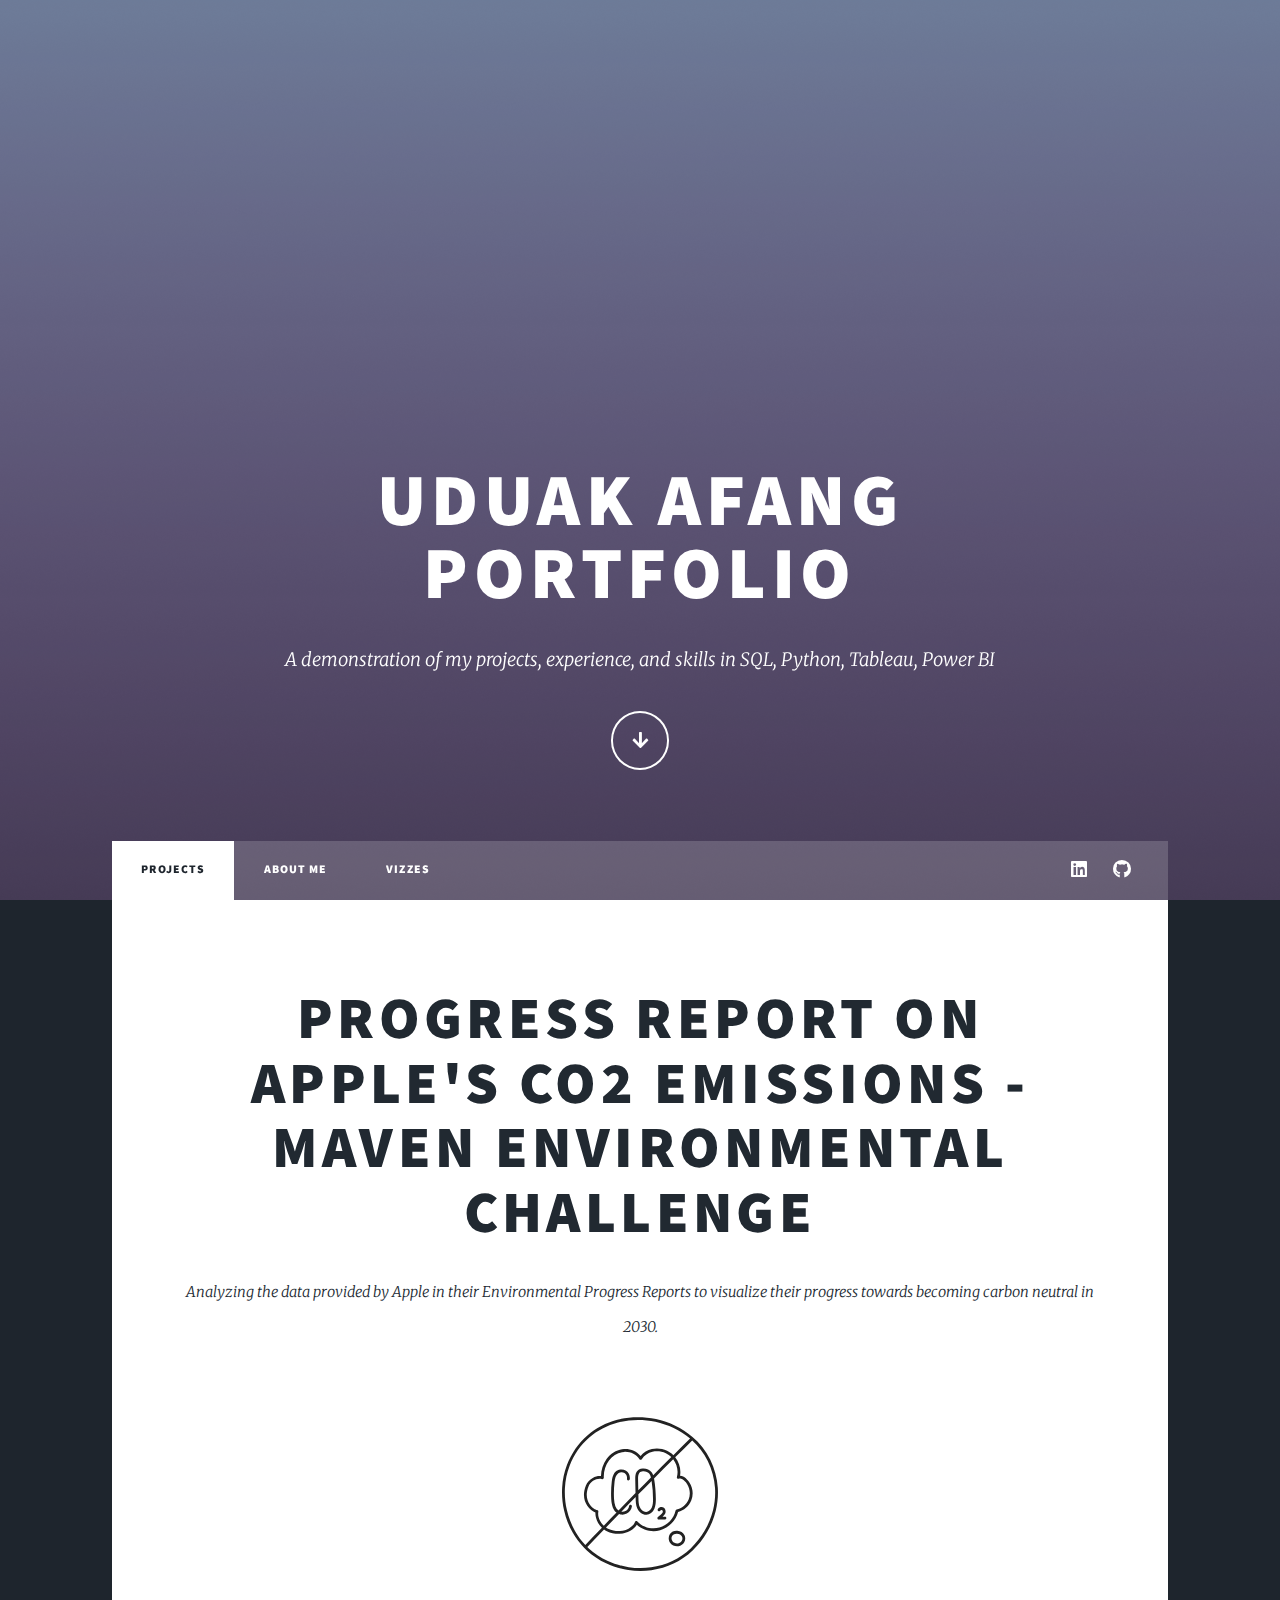
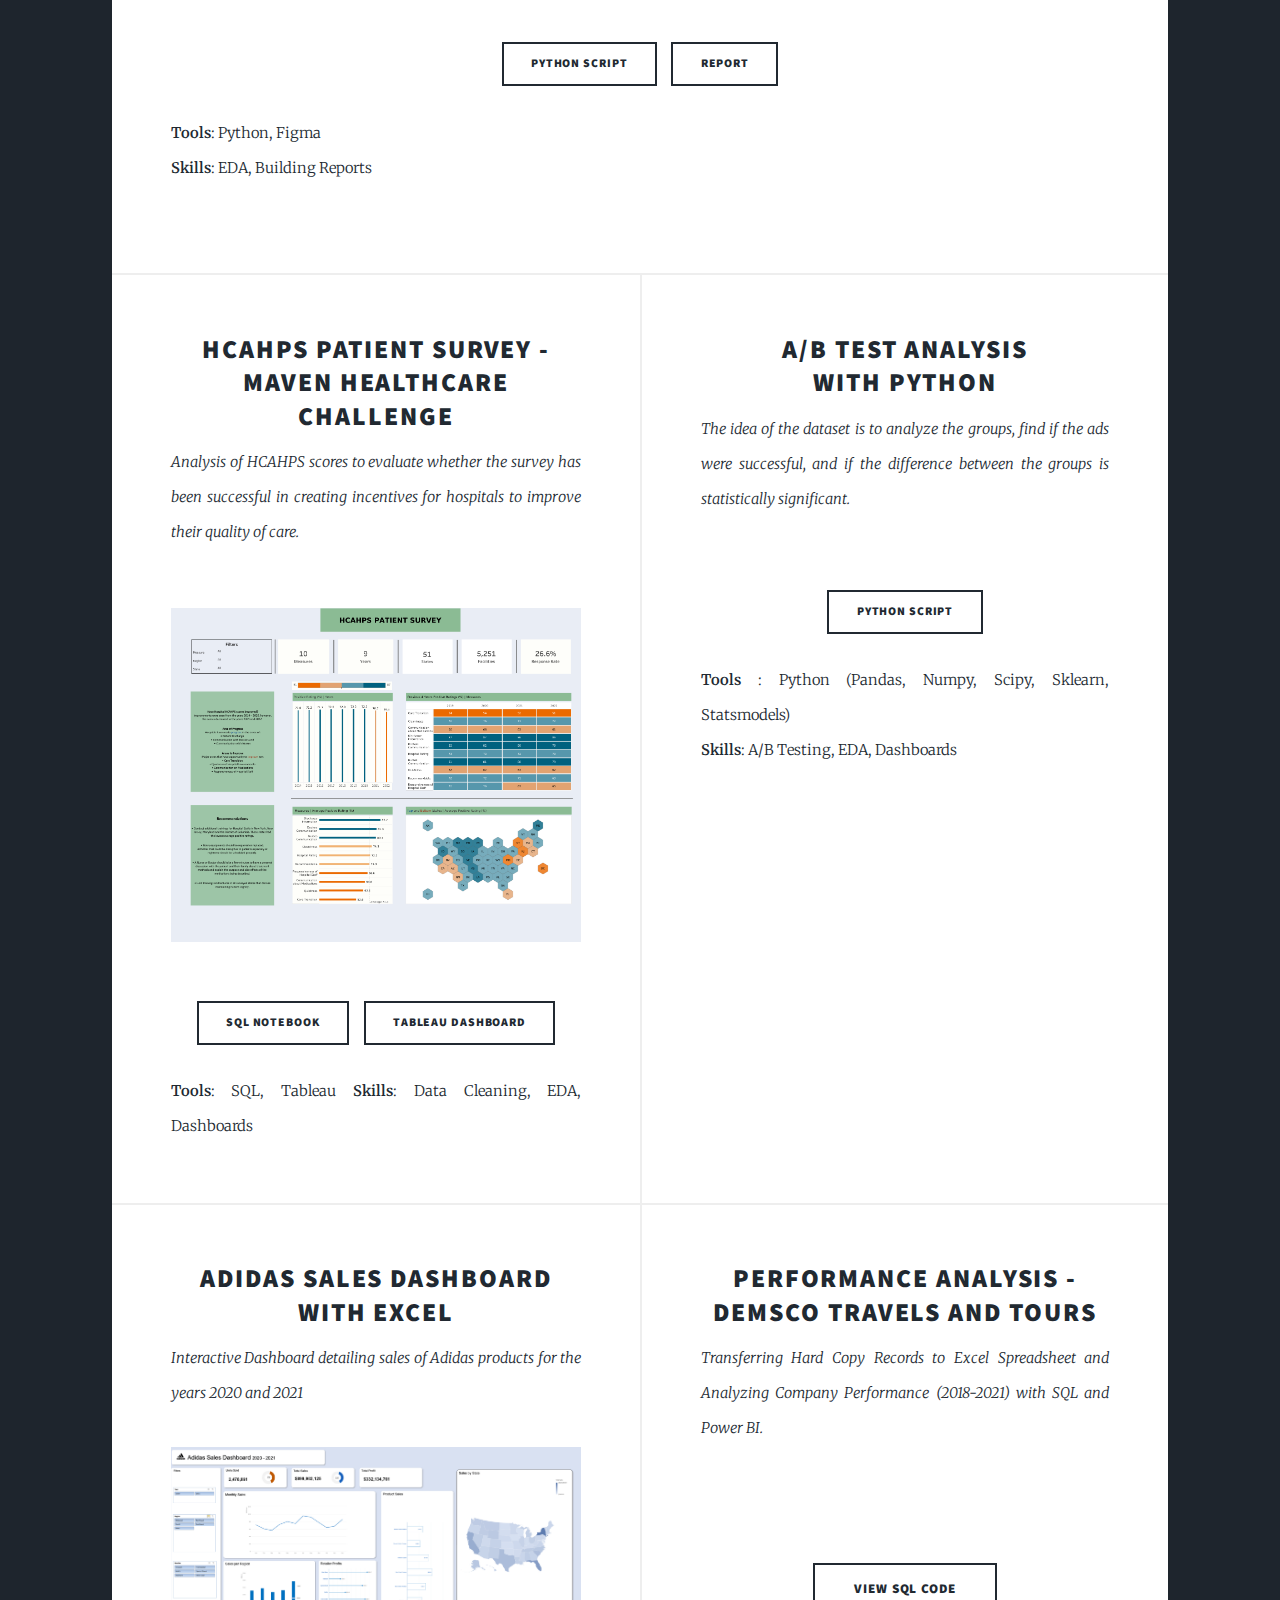
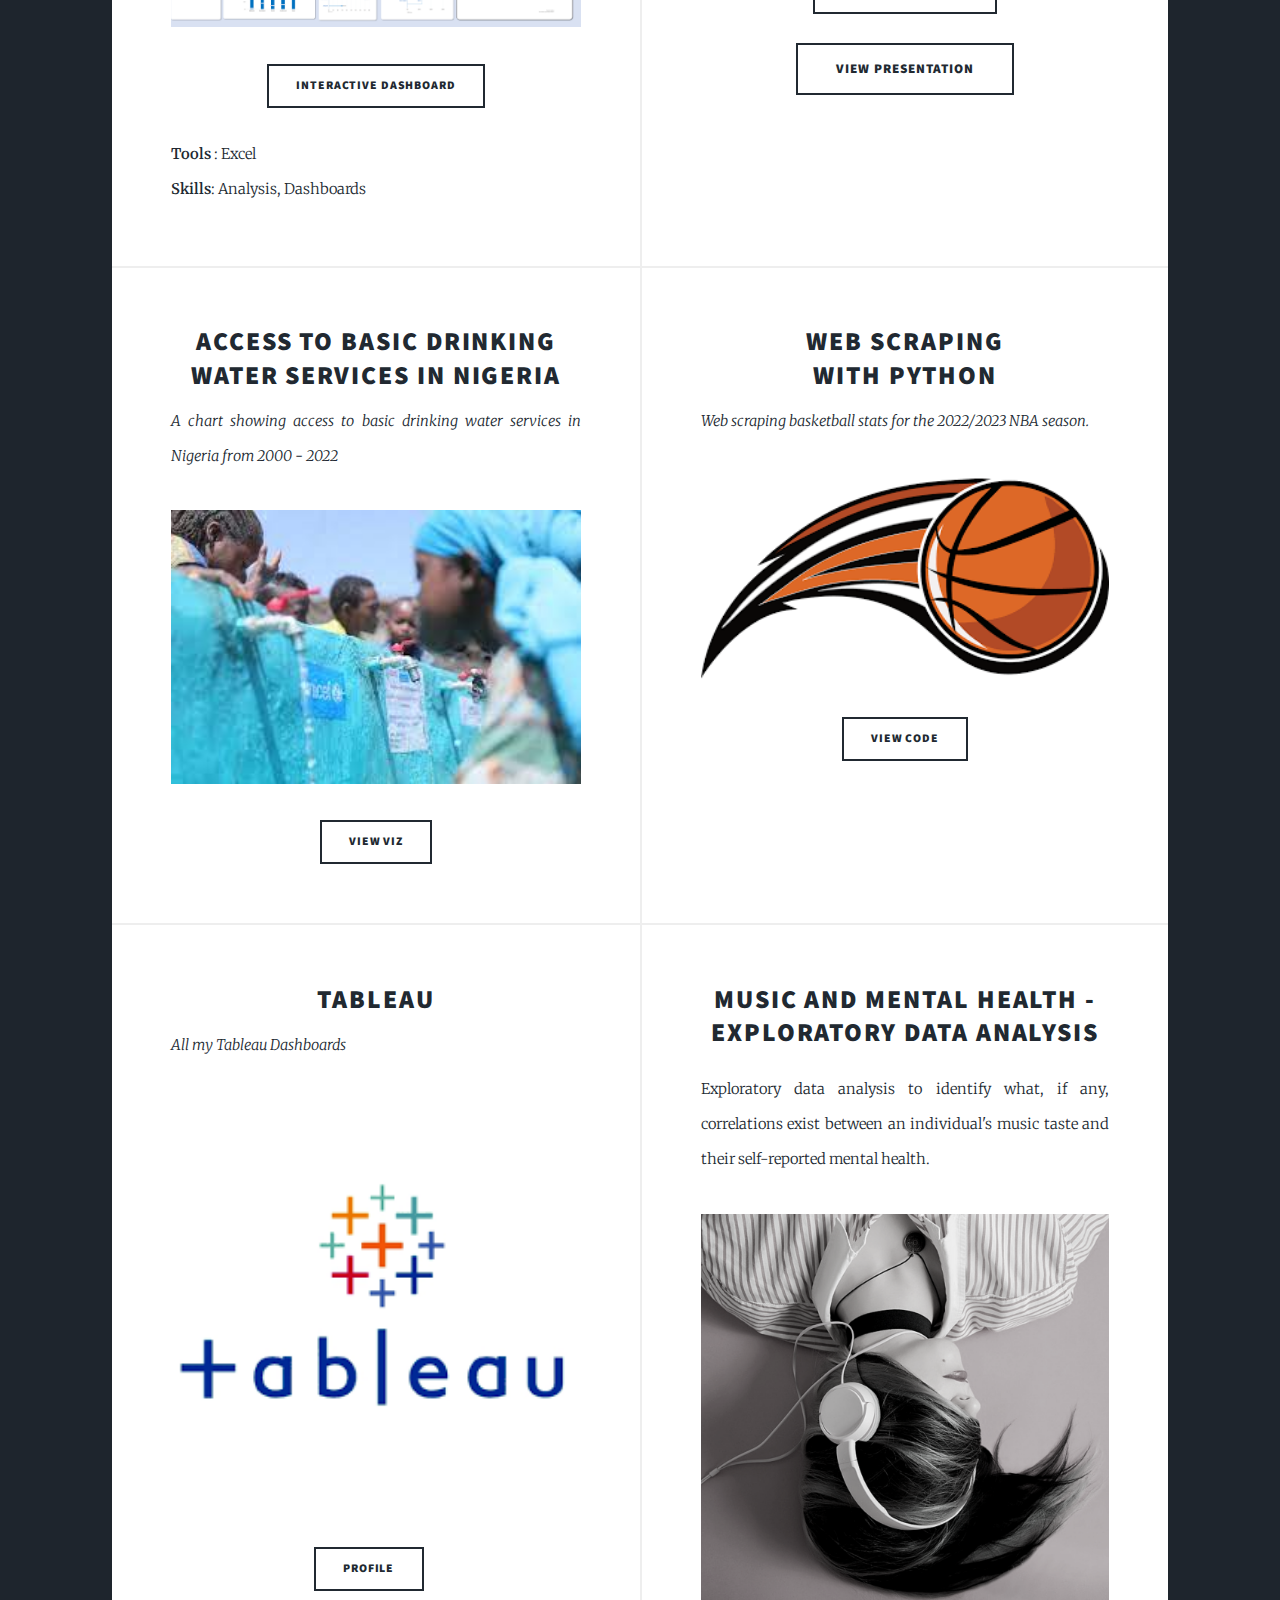
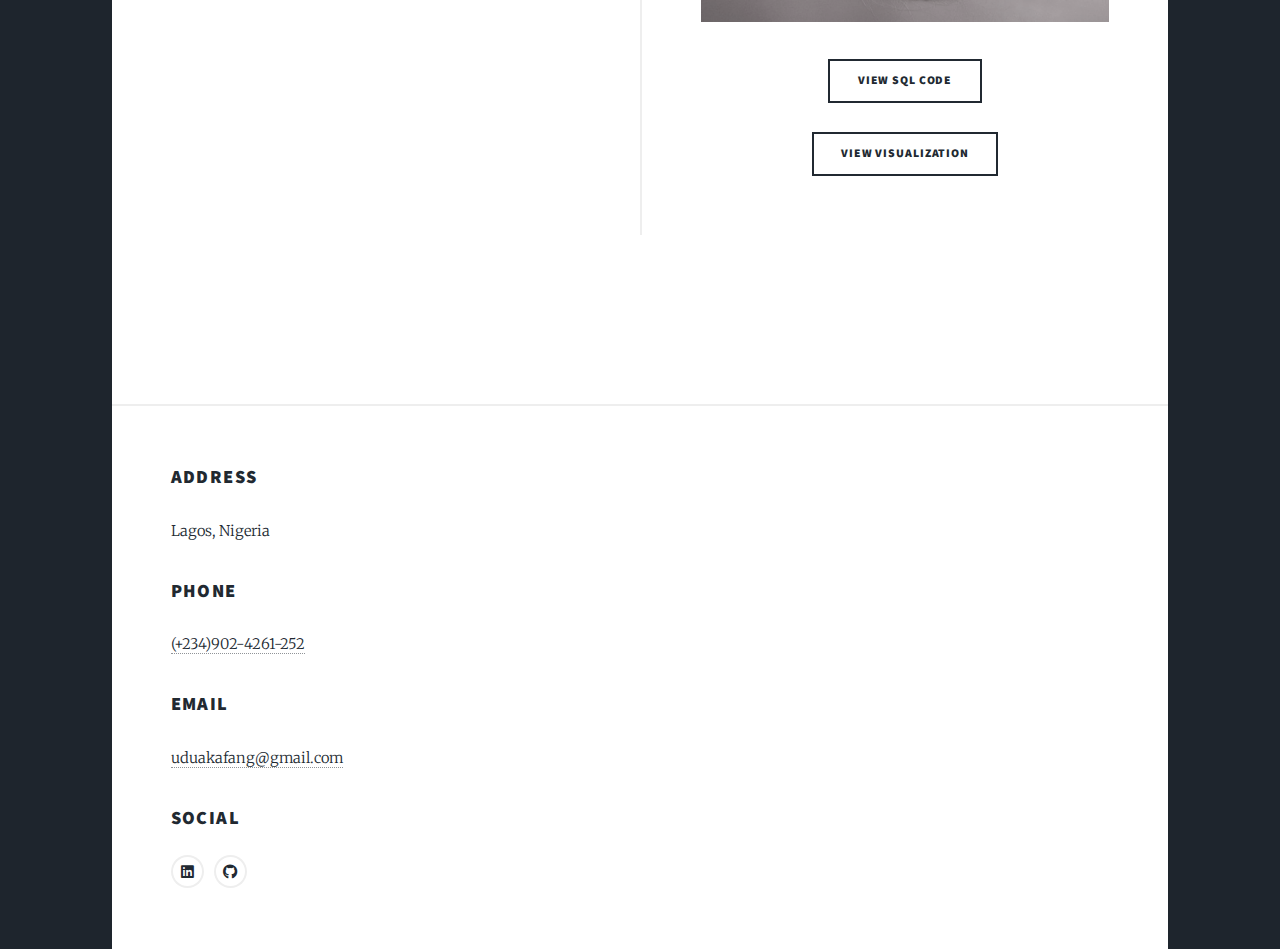
==== commit c2f8c893: "Update index.html" ====
--- a/index.html
+++ b/index.html
@@ -42,7 +42,7 @@
 				<!-- Nav -->
 					<nav id="nav">
 						<ul class="links">
-<!-- 							<li class="active"><a href="index.html">Projects</a></li>
+						<li class="active"><a href="index.html">Projects</a></li>
 							<li><a href="generic.html">About Me</a></li>
 							<li><a href="elements.html">Vizzes</a></li>
 						</ul>
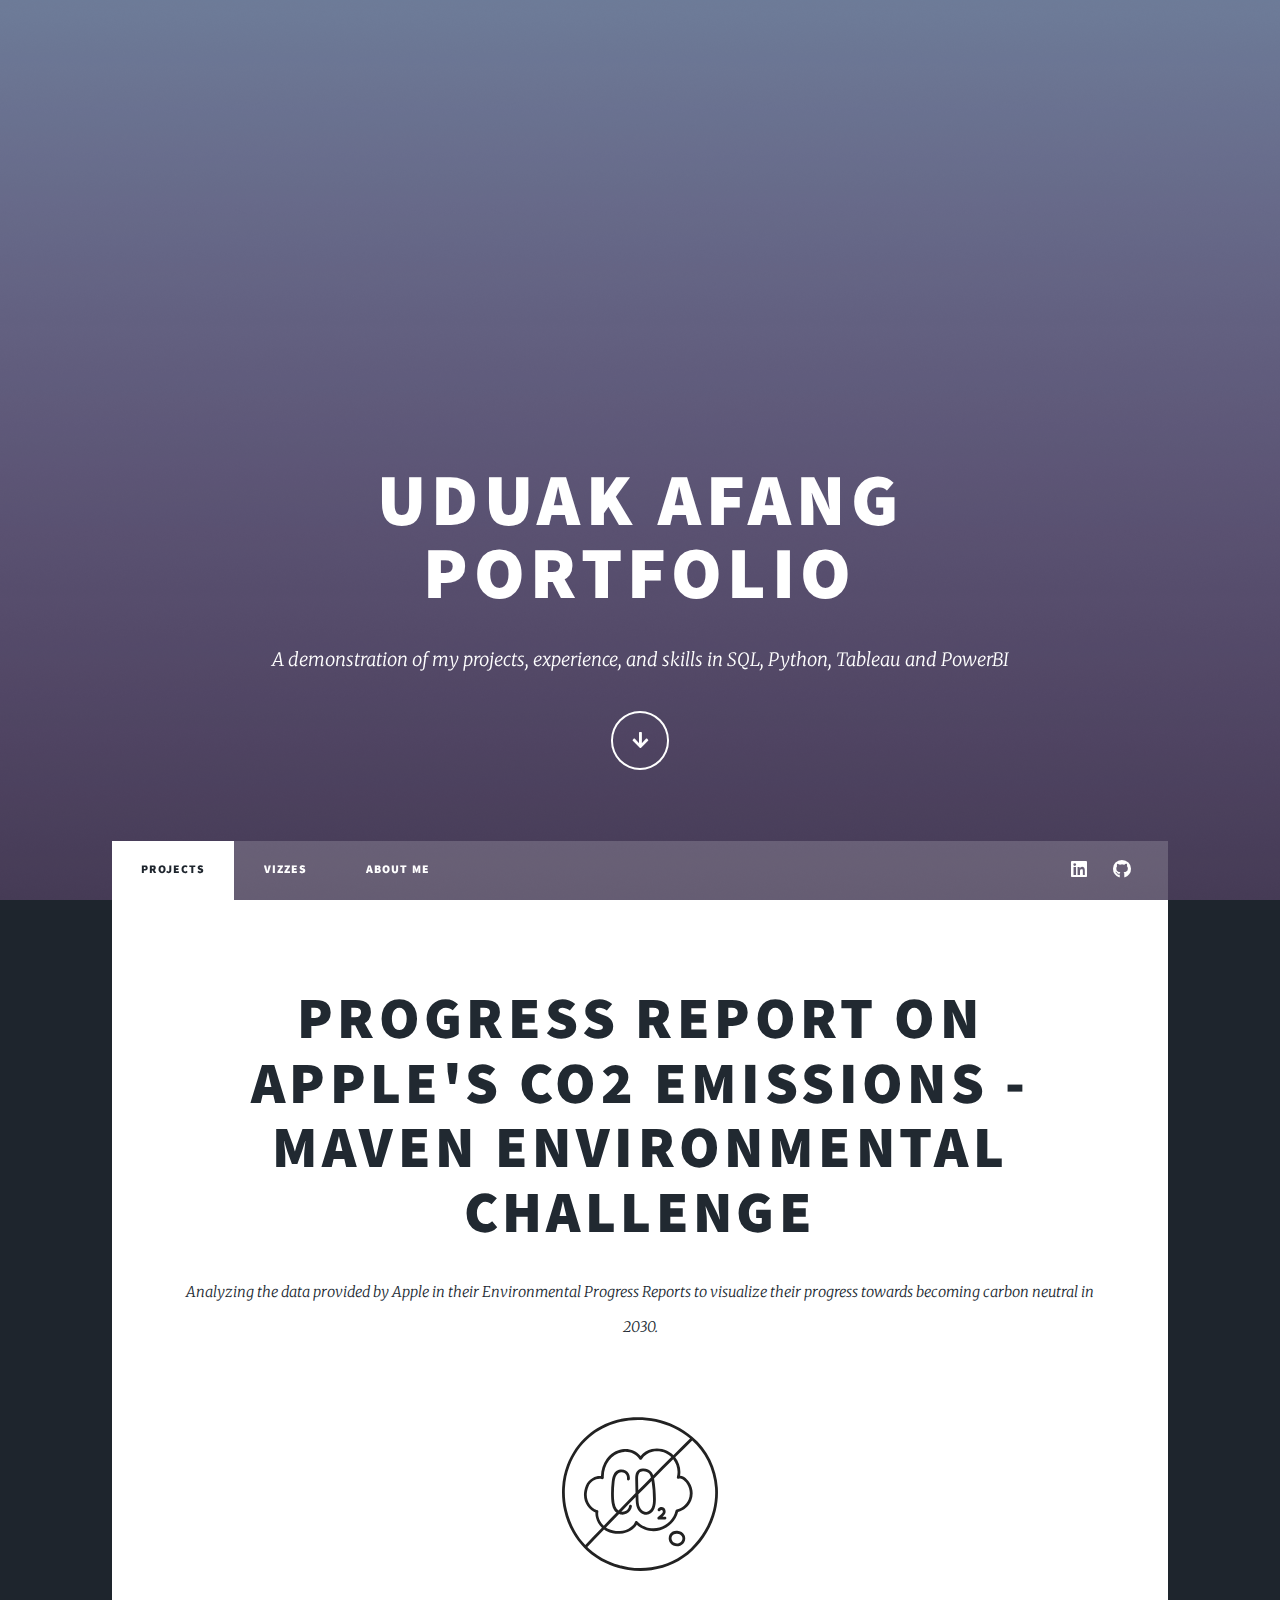
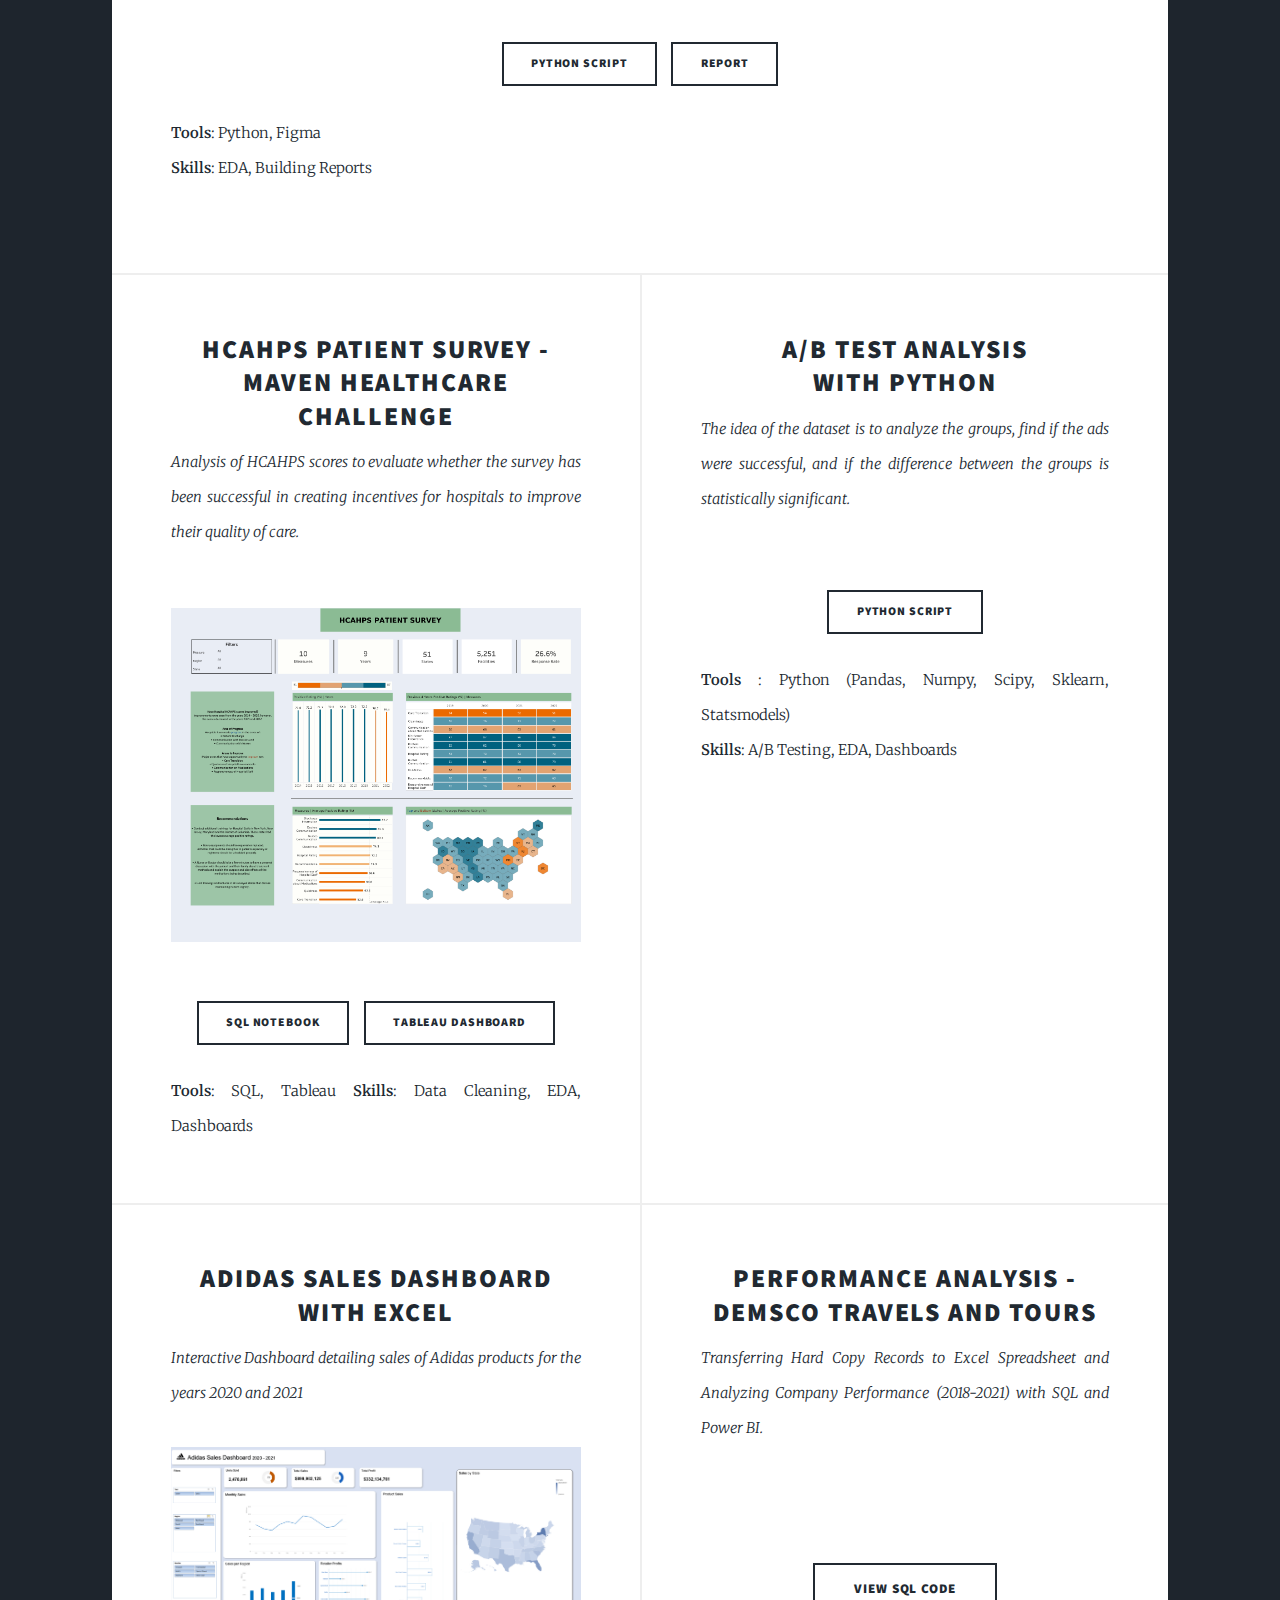
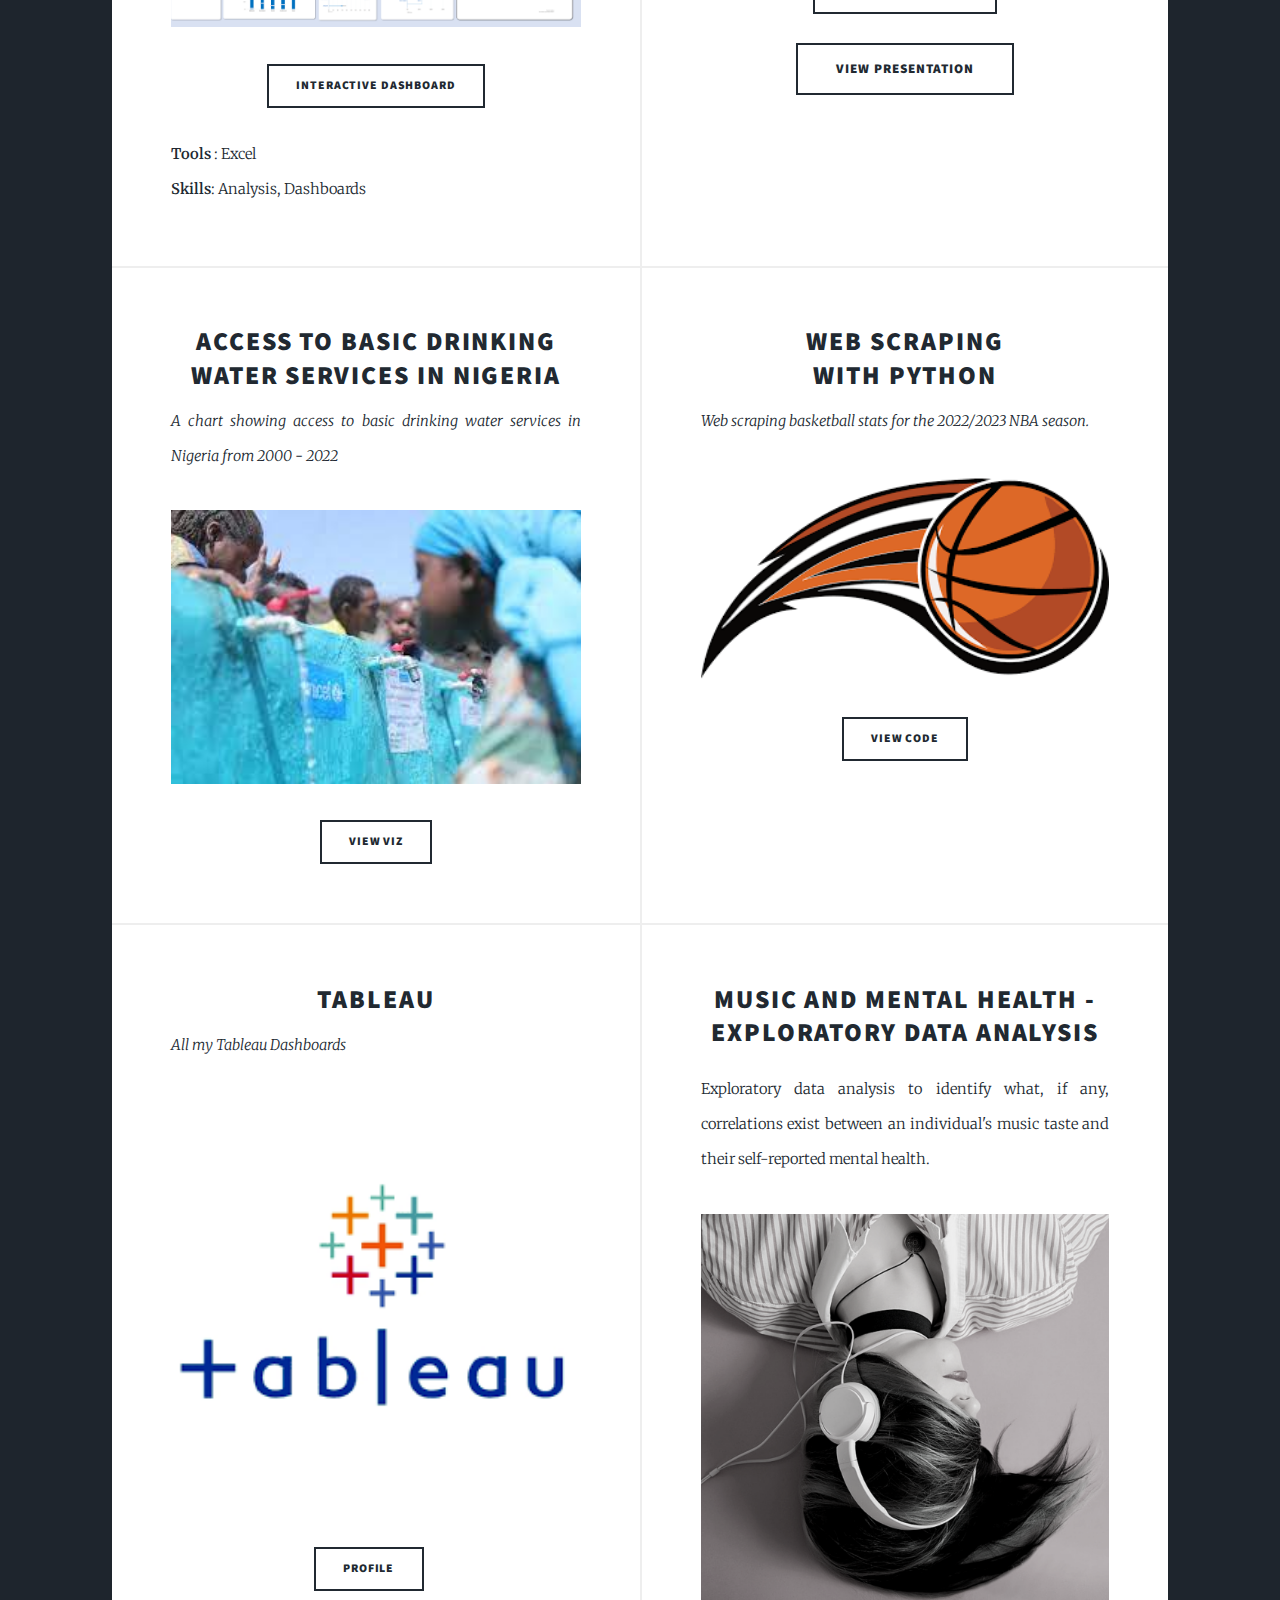
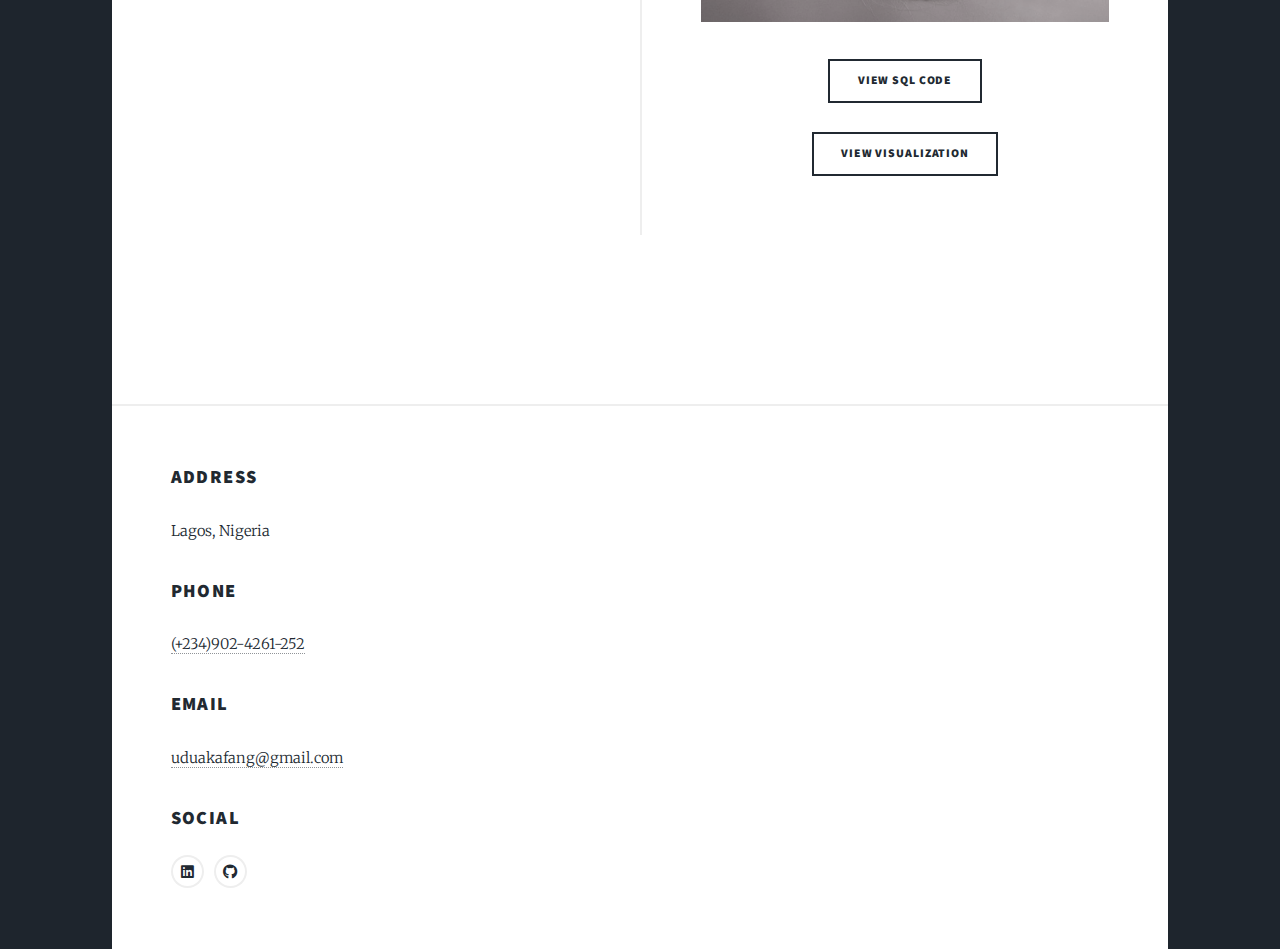
==== commit 9126586a: "Update index.html" ====
--- a/index.html
+++ b/index.html
@@ -28,7 +28,7 @@
 					<div id="intro">
 						<h1>UDUAK AFANG <br />
 						PORTFOLIO</h1>
-						<p>A demonstration of my projects, experience, and skills in SQL, Python, Tableau, Power BI </p>
+						<p>A demonstration of my projects, experience, and skills in SQL, Python, Tableau and PowerBI </p>
 						<ul class="actions">
 							<li><a href="#header" class="button icon solid solo fa-arrow-down scrolly">Continue</a></li>
 						</ul>
@@ -42,9 +42,10 @@
 				<!-- Nav -->
 					<nav id="nav">
 						<ul class="links">
-						<li class="active"><a href="index.html">Projects</a></li>
-							<li><a href="generic.html">About Me</a></li>
-							<li><a href="elements.html">Vizzes</a></li>
+						<li class="active"><a href="projects.html">Projects</a></li>
+							<li><a href="visualizations.html">Vizzes</a></li>
+							<li><a href="about.html">About Me</a></li>
+						
 						</ul>
 						<ul class="icons">
 							<li><a href="https://www.linkedin.com/in/uduakafang/" target="_blank" class="icon brands fa-linkedin"><span class="label">LinkedIn</span></a></li>
